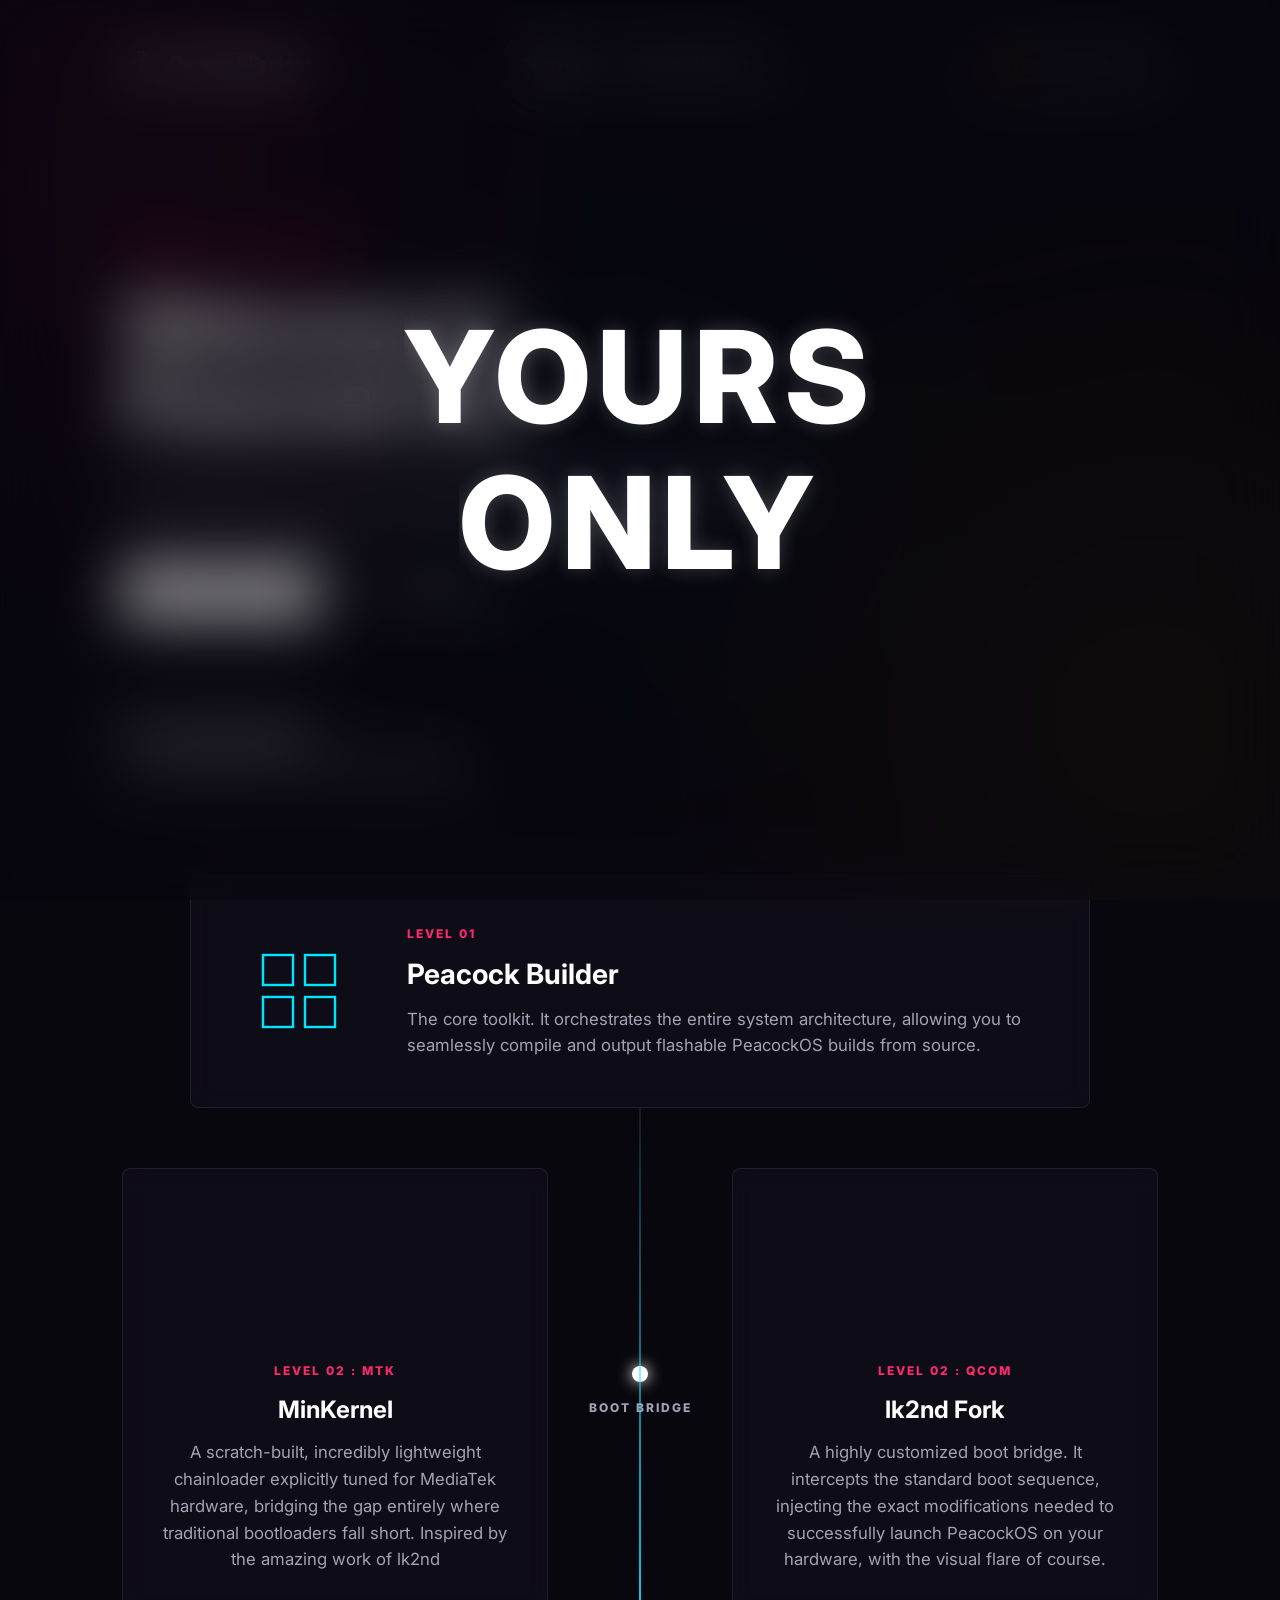
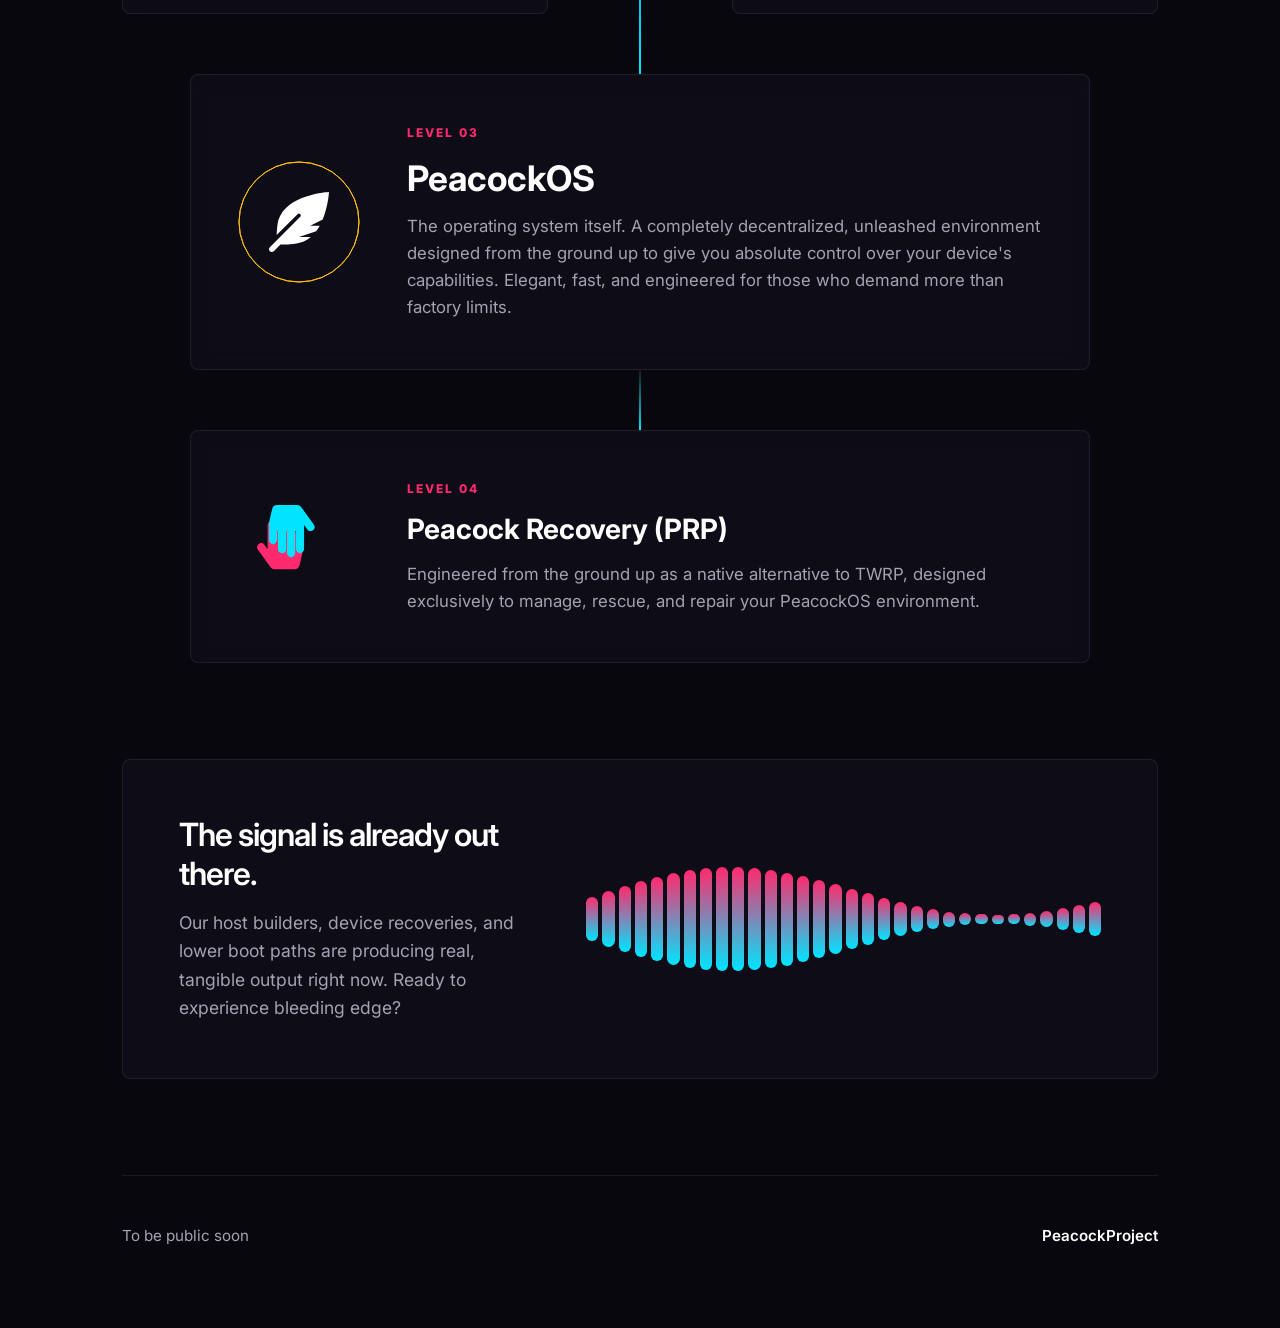
==== index.html @ 3c3fe7de "footer roller, aand we shouldn't display the introduction sequence all the time" ====
<!DOCTYPE html>
<html lang="en">

<head>
    <meta charset="UTF-8">
    <meta name="viewport" content="width=device-width, initial-scale=1.0">
    <title>Peacock // OS</title>
    <link rel="icon" href="./logo-mark-dark.png">
    <link rel="stylesheet" href="styles.css">
    <link rel="preconnect" href="https://fonts.googleapis.com">
    <link rel="preconnect" href="https://fonts.gstatic.com" crossorigin>
    <link href="https://fonts.googleapis.com/css2?family=Inter:wght@300;400;600;800&display=swap" rel="stylesheet">
</head>

<body class="intro-active">
    <div class="launch-intro" aria-hidden="true">
        <div class="launch-intro__center">
            <div class="launch-intro__mask-group">
                <div class="launch-intro__mask launch-intro__mask--top">
                    <span class="launch-intro__word">YOURS</span>
                </div>
                <div class="launch-intro__divider"></div>
                <div class="launch-intro__mask launch-intro__mask--bottom">
                    <span class="launch-intro__word">ONLY</span>
                </div>
            </div>
        </div>
    </div>

    <div class="ambient-background" aria-hidden="true"></div>

    <div class="page-container">
        <!-- GLOBAL HEADER -->
        <header class="sys-header reveal-jump">
            <div class="sys-brand">
                <img src="./logo-mark-dark.png" class="sys-logo" alt="" />
                <span class="sys-title">PeacockProject</span>
            </div>
            <nav class="sys-nav">
                <a href="index.html" class="nav-link active">Overview</a>
                <a href="devices.html" class="nav-link">Supported Devices</a>
            </nav>
            <div class="sys-status">
                <div class="status-indicator"></div>
                <span class="status-text">Development Branch</span>
            </div>
        </header>

        <!-- HERO / SECTION 0 -->
        <section class="module hero-module" id="surface">
            <div class="hero-content reveal-jump">
                <span class="eyebrow">Unshackle Your Device</span>
                <h1 class="hero-title">Welcome to<br>Peacock OS.</h1>
                <p class="hero-lead">We're opening the path to put you back in the driver's seat. Because great hardware
                    deserves an OS that actually listens to you.</p>
                <div class="hero-actions">
                    <a href="#stack" class="btn btn-primary">Explore The Stack</a>
                    <a href="https://github.com/orgs/PeacockProject/" class="btn btn-secondary">Join The Project</a>
                </div>
            </div>
        </section>

        <!-- STACK / SECTION 1 -->
        <section class="module stack-module" id="stack">
            <div class="module-header reveal-jump">
                <h2>The Architecture</h2>
                <p class="section-desc">Four specialized tools. One unified experience.</p>
            </div>

            <div class="arch-flow">
                <!-- LEVEL 1: Builder -->
                <article class="arch-segment segment-full reveal-jump">
                    <div class="segment-visual">
                        <svg class="anim-svg" viewBox="0 0 100 100">
                            <!-- Animated assembling blocks -->
                            <rect class="svg-block" x="20" y="20" width="25" height="25" fill="none"
                                stroke="var(--acc-cyan)" stroke-width="2" />
                            <rect class="svg-block delay-1" x="55" y="20" width="25" height="25" fill="none"
                                stroke="var(--acc-cyan)" stroke-width="2" />
                            <rect class="svg-block delay-2" x="20" y="55" width="25" height="25" fill="none"
                                stroke="var(--acc-cyan)" stroke-width="2" />
                            <rect class="svg-block delay-3" x="55" y="55" width="25" height="25" fill="none"
                                stroke="var(--acc-cyan)" stroke-width="2" />
                        </svg>
                    </div>
                    <div class="segment-content">
                        <div class="tool-index">Level 01</div>
                        <h3 class="tool-title">Peacock Builder</h3>
                        <p class="tool-desc">The core toolkit. It orchestrates the entire system architecture, allowing
                            you to seamlessly compile and output flashable PeacockOS builds from source.</p>
                    </div>
                </article>

                <!-- LEVEL 2: SPLIT (Kernel / Boot) -->
                <div class="arch-split reveal-jump">
                    <article class="arch-segment segment-half">
                        <div class="segment-visual" style="transform: scale(0.9);">
                            <svg class="anim-svg" viewBox="0 0 512 512">
                                <path class="draw-path magenta-path"
                                    d="M416 48v416c0 26.51-21.49 48-48 48H144c-26.51 0-48-21.49-48-48V48c0-26.51 21.49-48 48-48h224c26.51 0 48 21.49 48 48zm96 58v12a6 6 0 0 1-6 6h-18v6a6 6 0 0 1-6 6h-42V88h42a6 6 0 0 1 6 6v6h18a6 6 0 0 1 6 6zm0 96v12a6 6 0 0 1-6 6h-18v6a6 6 0 0 1-6 6h-42v-48h42a6 6 0 0 1 6 6v6h18a6 6 0 0 1 6 6zm0 96v12a6 6 0 0 1-6 6h-18v6a6 6 0 0 1-6 6h-42v-48h42a6 6 0 0 1 6 6v6h18a6 6 0 0 1 6 6zm0 96v12a6 6 0 0 1-6 6h-18v6a6 6 0 0 1-6 6h-42v-48h42a6 6 0 0 1 6 6v6h18a6 6 0 0 1 6 6zM30 376h42v48H30a6 6 0 0 1-6-6v-6H6a6 6 0 0 1-6-6v-12a6 6 0 0 1 6-6h18v-6a6 6 0 0 1 6-6zm0-96h42v48H30a6 6 0 0 1-6-6v-6H6a6 6 0 0 1-6-6v-12a6 6 0 0 1 6-6h18v-6a6 6 0 0 1 6-6zm0-96h42v48H30a6 6 0 0 1-6-6v-6H6a6 6 0 0 1-6-6v-12a6 6 0 0 1 6-6h18v-6a6 6 0 0 1 6-6zm0-96h42v48H30a6 6 0 0 1-6-6v-6H6a6 6 0 0 1-6-6v-12a6 6 0 0 1 6-6h18v-6a6 6 0 0 1 6-6z" />
                            </svg>
                        </div>
                        <div class="segment-content">
                            <div class="tool-index">Level 02 : MTK</div>
                            <h3 class="tool-title">MinKernel</h3>
                            <p class="tool-desc">A scratch-built, incredibly lightweight chainloader explicitly tuned
                                for MediaTek hardware, bridging the gap entirely where traditional bootloaders fall
                                short. Inspired by the amazing work of lk2nd</p>
                        </div>
                    </article>

                    <!-- Boot Bridge node -->
                    <div class="split-center">
                        <div class="center-node"></div>
                        <span class="center-label">BOOT BRIDGE</span>
                    </div>

                    <article class="arch-segment segment-half">
                        <div class="segment-visual" style="transform: scale(0.9);">
                            <svg class="anim-svg" viewBox="0 0 384 512">
                                <path class="draw-path cyan-path"
                                    d="M384 144c0-44.2-35.8-80-80-80s-80 35.8-80 80c0 36.4 24.3 67.1 57.5 76.8-.6 16.1-4.2 28.5-11 36.9-15.4 19.2-49.3 22.4-85.2 25.7-28.2 2.6-57.4 5.4-81.3 16.9v-144c32.5-10.2 56-40.5 56-76.3 0-44.2-35.8-80-80-80S0 35.8 0 80c0 35.8 23.5 66.1 56 76.3v199.3C23.5 365.9 0 396.2 0 432c0 44.2 35.8 80 80 80s80-35.8 80-80c0-34-21.2-63.1-51.2-74.6 3.1-5.2 7.8-9.8 14.9-13.4 16.2-8.2 40.4-10.4 66.1-12.8 42.2-3.9 90-8.4 118.2-43.4 14-17.4 21.1-39.8 21.6-67.9 31.6-10.8 54.4-40.7 54.4-75.9zM80 64c8.8 0 16 7.2 16 16s-7.2 16-16 16-16-7.2-16-16 7.2-16 16-16zm0 384c-8.8 0-16-7.2-16-16s7.2-16 16-16 16 7.2 16 16-7.2 16-16 16zm224-320c8.8 0 16 7.2 16 16s-7.2 16-16 16-16-7.2-16-16 7.2-16 16-16z" />
                            </svg>
                        </div>
                        <div class="segment-content">
                            <div class="tool-index">Level 02 : QCOM</div>
                            <h3 class="tool-title">lk2nd Fork</h3>
                            <p class="tool-desc">A highly customized boot bridge. It intercepts the standard boot
                                sequence, injecting the exact modifications needed to successfully launch PeacockOS on
                                your hardware, with the visual flare of course.</p>
                        </div>
                    </article>
                </div>



                <!-- LEVEL 3: OS -->
                <article class="arch-segment segment-full reveal-jump">
                    <div class="segment-visual">
                        <svg class="anim-svg" viewBox="0 0 512 512" style="overflow: visible;">
                            <!-- Expanding Gold Ripples -->
                            <circle class="svg-ripple-new" cx="256" cy="256" r="256" fill="none"
                                stroke="var(--acc-gold)" vector-effect="non-scaling-stroke" />
                            <circle class="svg-ripple-new delay-2" cx="256" cy="256" r="256" fill="none"
                                stroke="var(--acc-gold)" vector-effect="non-scaling-stroke" />

                            <!-- OS Stack Core (Peacock Feather) -->
                            <g transform="translate(128, 128) scale(0.5)">
                                <path class="svg-os-core" fill="var(--text-primary)"
                                    d="M512 0C460.22 3.56 96.44 38.2 71.01 287.61c-3.09 26.66-4.84 53.44-5.99 80.24l178.87-178.69c6.25-6.25 16.4-6.25 22.65 0s6.25 16.38 0 22.63L7.04 471.03c-9.38 9.37-9.38 24.57 0 33.94 9.38 9.37 24.59 9.37 33.98 0l57.13-57.07c42.09-.14 84.15-2.53 125.96-7.36 53.48-5.44 97.02-26.47 132.58-56.54H255.74l146.79-48.88c11.25-14.89 21.37-30.71 30.45-47.12h-81.14l106.54-53.21C500.29 132.86 510.19 26.26 512 0z" />
                            </g>
                        </svg>
                    </div>
                    <div class="segment-content">
                        <div class="tool-index">Level 03</div>
                        <h3 class="tool-title" style="font-size: 2.2rem; color: var(--text-primary);">PeacockOS</h3>
                        <p class="tool-desc">The operating system itself. A completely decentralized, unleashed
                            environment designed from the ground up to give you absolute control over your device's
                            capabilities. Elegant, fast, and engineered for those who demand more than factory limits.
                        </p>
                    </div>
                </article>

                <div class="flow-connector reveal-jump">
                    <div class="flow-line"></div>
                </div>

                <!-- LEVEL 4: PRP -->
                <article class="arch-segment segment-full reveal-jump">
                    <div class="segment-visual">
                        <svg class="anim-svg prp-rescue-svg" viewBox="0 0 1000 1000" style="overflow: visible;">
                            <!-- Hand needing help (bottom) - hand-paper facing up -->
                            <g class="hand-bottom" fill="var(--acc-magenta)">
                                <g transform="translate(150, 250) scale(0.85)">
                                    <path
                                        d="M408.781 128.007C386.356 127.578 368 146.36 368 168.79V256h-8V79.79c0-22.43-18.356-41.212-40.781-40.783C297.488 39.423 280 57.169 280 79v177h-8V40.79C272 18.36 253.644-.422 231.219.007 209.488.423 192 18.169 192 40v216h-8V80.79c0-22.43-18.356-41.212-40.781-40.783C121.488 40.423 104 58.169 104 80v235.992l-31.648-43.519c-12.993-17.866-38.009-21.817-55.877-8.823-17.865 12.994-21.815 38.01-8.822 55.877l125.601 172.705A48 48 0 0 0 172.073 512h197.59c22.274 0 41.622-15.324 46.724-37.006l26.508-112.66a192.011 192.011 0 0 0 5.104-43.975V168c.001-21.831-17.487-39.577-39.218-39.993z" />
                                </g>
                            </g>

                            <!-- Hand rescuing (top) - hand-paper -->
                            <g class="hand-top" fill="var(--acc-cyan)">
                                <!-- Rotated 180deg down -->
                                <g transform="translate(250, 150) scale(0.85) rotate(180 224 256)">
                                    <path
                                        d="M408.781 128.007C386.356 127.578 368 146.36 368 168.79V256h-8V79.79c0-22.43-18.356-41.212-40.781-40.783C297.488 39.423 280 57.169 280 79v177h-8V40.79C272 18.36 253.644-.422 231.219.007 209.488.423 192 18.169 192 40v216h-8V80.79c0-22.43-18.356-41.212-40.781-40.783C121.488 40.423 104 58.169 104 80v235.992l-31.648-43.519c-12.993-17.866-38.009-21.817-55.877-8.823-17.865 12.994-21.815 38.01-8.822 55.877l125.601 172.705A48 48 0 0 0 172.073 512h197.59c22.274 0 41.622-15.324 46.724-37.006l26.508-112.66a192.011 192.011 0 0 0 5.104-43.975V168c.001-21.831-17.487-39.577-39.218-39.993z" />
                                </g>
                            </g>
                        </svg>
                    </div>
                    <div class="segment-content">
                        <div class="tool-index">Level 04</div>
                        <h3 class="tool-title">Peacock Recovery (PRP)</h3>
                        <p class="tool-desc">Engineered from the ground up as a native alternative to TWRP, designed
                            exclusively to manage, rescue, and repair your PeacockOS environment.</p>
                    </div>
                </article>

            </div>
        </section>

        <!-- SIGNALS / SECTION 2 -->
        <section class="module signals-module reveal-jump" id="signals">
            <div class="signal-container" id="signal-reactor">
                <div class="signal-copy">
                    <h2 class="signal-title">The signal is already out there.</h2>
                    <p>Our host builders, device recoveries, and lower boot paths are producing real, tangible output
                        right now. Ready to experience bleeding edge?</p>
                </div>

                <!-- Fluid/Jumpy FFT Visualizer -->
                <div class="visualizer-wrapper">
                    <div class="visualizer" id="audio-vis"></div>
                </div>
            </div>
        </section>

        <footer class="sys-footer reveal-jump">
            <div class="footer-line">To be public soon</div>
            <div class="footer-brand">
                <div class="brand-roller">
                    <span class="brand-item">PeacockProject</span>
                    <span class="brand-item">YOURS ONLY</span>
                </div>
            </div>
        </footer>
    </div>

    <script src="script.js"></script>
</body>

</html>
---- styles.css ----
:root {
    --bg-dark: #08070d;
    --surface-dark: rgba(26, 22, 38, 0.4);
    --surface-border: rgba(255, 255, 255, 0.08);

    --acc-cyan: #00e5ff;
    --acc-magenta: #ff2a6d;
    --acc-gold: #ffbe0b;

    --text-primary: #ffffff;
    --text-dim: #a5a2b5;

    --transient: 0.4s cubic-bezier(0.16, 1, 0.3, 1);

    /* Extreme springy bezier for jumpy reveal animations */
    --spring: cubic-bezier(0.34, 1.56, 0.64, 1);
}

* {
    box-sizing: border-box;
    margin: 0;
    padding: 0;
    font-family: 'Inter', sans-serif;
    -webkit-font-smoothing: antialiased;
}

/* ----------------------------------------
 * CUSTOM SCROLLBAR
 * ---------------------------------------- */
html {
    scrollbar-color: var(--surface-border) var(--bg-dark);
    scrollbar-width: thin;
}

::-webkit-scrollbar {
    width: 6px;
    height: 6px;
}

::-webkit-scrollbar-track {
    background: var(--bg-dark);
}

::-webkit-scrollbar-thumb {
    background: var(--surface-border);
    border-radius: 4px;
}

::-webkit-scrollbar-thumb:hover {
    background: rgba(255, 255, 255, 0.25);
}

body {
    background-color: var(--bg-dark);
    color: var(--text-primary);
    line-height: 1.6;
    position: relative;
    overflow-x: hidden;
    /* Added to keep normal site from horizontal wobble */
}

/* ----------------------------------------
 * LAUNCH INTRO OVERLAY — Premium Typography Reveal
 * ---------------------------------------- */
.launch-intro {
    position: fixed;
    inset: 0;
    z-index: 100;
    display: grid;
    place-items: center;
    background: rgba(8, 7, 13, 0.4);
    backdrop-filter: blur(30px) saturate(1.5);
    -webkit-backdrop-filter: blur(30px) saturate(1.5);
    transition: opacity 1000ms ease;
    pointer-events: auto;
    overflow: hidden;
}

.launch-intro__center {
    display: flex;
    flex-direction: column;
    align-items: center;
}

.launch-intro__mask-group {
    display: flex;
    flex-direction: column;
    align-items: center;
    position: relative;
}

.launch-intro__divider {
    width: 120%;
    height: 1px;
    background: var(--acc-cyan);
    margin: 0 -10%;
    transform: scaleX(0);
    transform-origin: center;
    animation: introDividerIn 800ms cubic-bezier(0.22, 1, 0.36, 1) forwards, introDividerOut 600ms 1500ms ease forwards;
    box-shadow: 0 0 10px var(--acc-cyan);
    position: relative;
    z-index: 2;
}

.launch-intro__mask {
    overflow: hidden;
    line-height: 1.1;
}

.launch-intro__mask--top {
    padding-bottom: 2px;
}

.launch-intro__mask--bottom {
    padding-top: 2px;
}

.launch-intro__word {
    display: block;
    font-size: clamp(4rem, 12vw, 8rem);
    font-weight: 800;
    letter-spacing: 0.05em;
    color: #ffffff;
    text-transform: uppercase;
    text-shadow: 0 0 20px rgba(255, 255, 255, 0.2);
}

/* Animations for the words sliding out from behind the divider */
.launch-intro__mask--top .launch-intro__word {
    transform: translateY(100%);
    animation: introWordTopIn 800ms 400ms cubic-bezier(0.22, 1, 0.36, 1) forwards;
}

.launch-intro__mask--bottom .launch-intro__word {
    transform: translateY(-100%);
    animation: introWordBottomIn 800ms 400ms cubic-bezier(0.22, 1, 0.36, 1) forwards;
}

/* Exit state */
body.intro-complete .launch-intro {
    opacity: 0;
    pointer-events: none;
}

/* Keyframes */
@keyframes introDividerIn {
    0% {
        transform: scaleX(0);
        opacity: 0;
    }

    30% {
        opacity: 1;
    }

    100% {
        transform: scaleX(1);
        opacity: 1;
    }
}

@keyframes introDividerOut {
    to {
        transform: scaleX(0);
        opacity: 0;
    }
}

@keyframes introWordTopIn {
    to {
        transform: translateY(0);
    }
}

@keyframes introWordBottomIn {
    to {
        transform: translateY(0);
    }
}


/* Elegant, WARMER Ambient Background */
.ambient-background {
    position: fixed;
    top: 0;
    left: 0;
    right: 0;
    bottom: 0;
    background:
        radial-gradient(circle at 10% 20%, rgba(255, 42, 109, 0.05), transparent 35%),
        radial-gradient(circle at 90% 80%, rgba(255, 190, 11, 0.05), transparent 40%),
        radial-gradient(circle at 50% 50%, rgba(0, 229, 255, 0.02), transparent 50%);
    z-index: -1;
    pointer-events: none;
}

.page-container {
    max-width: 1100px;
    margin: 0 auto;
    padding: 3rem 2rem;
    display: flex;
    flex-direction: column;
    gap: 6rem;
}

/* Header */
.sys-header {
    display: grid;
    grid-template-columns: 1fr auto 1fr;
    align-items: center;
    padding-bottom: 2rem;
    border-bottom: 1px solid var(--surface-border);
}

.sys-brand {
    display: flex;
    align-items: center;
    gap: 1rem;
}

.sys-logo {
    width: 32px;
    height: 32px;
    filter: invert(1);
    opacity: 0.9;
}

.sys-title {
    font-size: 1.25rem;
    font-weight: 600;
    letter-spacing: -0.5px;
}

.sys-nav {
    display: flex;
    gap: 2rem;
}

.nav-link {
    color: var(--text-dim);
    text-decoration: none;
    font-size: 0.95rem;
    font-weight: 600;
    transition: color var(--transient);
}

.nav-link:hover,
.nav-link.active {
    color: var(--text-primary);
}

.sys-status {
    display: flex;
    align-items: center;
    gap: 0.75rem;
    justify-content: flex-end;
    font-size: 0.85rem;
    color: var(--text-dim);
    font-weight: 400;
}

.status-indicator {
    width: 8px;
    height: 8px;
    border-radius: 50%;
    background: var(--acc-gold);
    box-shadow: 0 0 12px var(--acc-gold);
    animation: smoothPulse 3s infinite ease-in-out;
}

@keyframes smoothPulse {

    0%,
    100% {
        opacity: 0.5;
        transform: scale(0.9);
    }

    50% {
        opacity: 1;
        transform: scale(1.1);
    }
}

/* Typography */
.eyebrow {
    color: var(--acc-magenta);
    font-weight: 600;
    font-size: 0.9rem;
    text-transform: uppercase;
    letter-spacing: 1.5px;
    margin-bottom: 1.5rem;
    display: block;
}

/* Hero Section */
.hero-module {
    display: flex;
    flex-direction: column;
    gap: 2rem;
    margin-top: 2rem;
}

.hero-title {
    font-size: 4.5rem;
    font-weight: 800;
    line-height: 1.05;
    letter-spacing: -2px;
    margin-bottom: 1.5rem;
    background: linear-gradient(135deg, #fff 0%, #d4d1e0 100%);
    -webkit-background-clip: text;
    background-clip: text;
    -webkit-text-fill-color: transparent;
}

.hero-lead {
    font-size: 1.35rem;
    color: var(--text-dim);
    max-width: 700px;
    font-weight: 400;
    line-height: 1.6;
}

.hero-actions {
    display: flex;
    gap: 1rem;
    margin-top: 2rem;
}

/* Buttons */
.btn {
    padding: 0.875rem 2rem;
    font-size: 0.95rem;
    text-decoration: none;
    font-weight: 600;
    border-radius: 4px;
    transition: all var(--transient);
    cursor: pointer;
    text-align: center;
}

.btn-primary {
    background: var(--text-primary);
    color: var(--bg-dark);
    box-shadow: 0 4px 15px rgba(255, 255, 255, 0.1);
}

.btn-primary:hover {
    background: var(--acc-cyan);
    color: var(--bg-dark);
    box-shadow: 0 4px 20px rgba(0, 229, 255, 0.3);
    transform: translateY(-2px);
}

.btn-secondary {
    background: transparent;
    color: var(--text-primary);
    border: 1px solid var(--surface-border);
}

.btn-secondary:hover {
    border-color: var(--acc-magenta);
    transform: translateY(-2px);
}

/* Narrative Architecture Flow */
.arch-flow {
    margin-top: 6rem;
    display: flex;
    flex-direction: column;
    align-items: center;
    gap: 0;
    width: 100%;
}

.flow-connector {
    height: 60px;
    display: flex;
    justify-content: center;
    align-items: center;
    width: 100%;
}

.flow-line {
    width: 2px;
    height: 100%;
    background-color: var(--surface-border);
    position: relative;
    overflow: hidden;
}

.flow-line::after {
    content: '';
    position: absolute;
    top: 0;
    left: 0;
    width: 100%;
    height: 100%;
    background: linear-gradient(to bottom, transparent, var(--acc-cyan));
    animation: dripDown 2s infinite linear;
}

@keyframes dripDown {
    0% {
        transform: scaleY(0);
        transform-origin: top;
        opacity: 1;
    }

    50% {
        transform: scaleY(1);
        transform-origin: top;
        opacity: 1;
    }

    50.1% {
        transform-origin: bottom;
    }

    100% {
        transform: scaleY(0);
        transform-origin: bottom;
        opacity: 0;
    }
}

.arch-segment {
    background: var(--surface-dark);
    border: 1px solid var(--surface-border);
    border-radius: 8px;
    backdrop-filter: blur(12px);
    display: flex;
    align-items: center;
    gap: 3rem;
    padding: 3rem;
    width: 100%;
    transition: all var(--transient);
}

.arch-segment:hover {
    transform: translateY(-4px);
    border-color: rgba(255, 255, 255, 0.15);
    background: rgba(35, 30, 48, 0.6);
    box-shadow: 0 10px 30px rgba(0, 0, 0, 0.2);
}

.segment-full {
    max-width: 900px;
}

.segment-half {
    flex: 1;
    flex-direction: column;
    text-align: center;
    gap: 2rem;
    padding: 2.5rem;
}

.arch-split {
    display: flex;
    width: 100%;
    max-width: 1100px;
    gap: 2rem;
    position: relative;
    align-items: stretch;
    margin: 60px 0;
}

.split-center {
    display: flex;
    flex-direction: column;
    justify-content: center;
    align-items: center;
    gap: 1rem;
    width: 120px;
    flex-shrink: 0;
}

/* Single continuous line spanning level 1→2→3, drawn on arch-split
   and extending into its 60px top/bottom margins */
.arch-split::before {
    content: '';
    position: absolute;
    top: -60px;
    bottom: -60px;
    left: 50%;
    transform: translateX(-50%);
    width: 2px;
    background-color: var(--surface-border);
    z-index: 0;
    pointer-events: none;
}

.arch-split::after {
    content: '';
    position: absolute;
    top: -60px;
    bottom: -60px;
    left: 50%;
    transform: translateX(-50%);
    width: 2px;
    overflow: hidden;
    background: linear-gradient(to bottom, transparent, var(--acc-cyan));
    animation: dripDown 2s infinite linear;
    z-index: 0;
    pointer-events: none;
}

.center-node {
    width: 16px;
    height: 16px;
    border-radius: 50%;
    background: var(--text-primary);
    box-shadow: 0 0 15px var(--text-primary);
    animation: smoothPulse 1.5s infinite ease-in-out;
}

.center-label {
    font-size: 0.75rem;
    color: var(--text-dim);
    letter-spacing: 2px;
    font-weight: 800;
    text-align: center;
}

.segment-visual {
    width: 120px;
    height: 120px;
    flex-shrink: 0;
    display: flex;
    justify-content: center;
    align-items: center;
}

.segment-half .segment-visual {
    margin: 0 auto;
}

.segment-content {
    flex: 1;
}

/* Custom SVG Animations */
.anim-svg {
    width: 100%;
    height: 100%;
    overflow: visible;
}

/* Level 1: Builder Blocks */
.svg-block {
    animation: assembleBlocks 2s infinite ease-in-out alternate;
}

.svg-block.delay-1 {
    animation-delay: 0.2s;
}

.svg-block.delay-2 {
    animation-delay: 0.4s;
}

.svg-block.delay-3 {
    animation-delay: 0.6s;
}

@keyframes assembleBlocks {
    0% {
        transform: scale(0.8) translate(-10px, -10px);
        opacity: 0;
    }

    50% {
        transform: scale(1) translate(0, 0);
        opacity: 1;
    }

    100% {
        transform: scale(1) translate(0, 0);
        opacity: 1;
    }
}

/* Level 2: Blueprint Animations */
.draw-path {
    fill: transparent;
    stroke-width: 14;
    stroke-linecap: round;
    stroke-linejoin: round;
    stroke-dasharray: 4000;
    stroke-dashoffset: 4000;
}

.magenta-path {
    stroke: var(--acc-magenta);
    animation: drawMagenta 4s infinite cubic-bezier(0.4, 0, 0.2, 1) alternate;
}

.cyan-path {
    stroke: var(--acc-cyan);
    animation: drawCyan 4s infinite cubic-bezier(0.4, 0, 0.2, 1) alternate;
    animation-delay: 0.5s;
}

@keyframes drawMagenta {
    0% {
        stroke-dashoffset: 4000;
        fill: transparent;
    }

    60%,
    70% {
        stroke-dashoffset: 0;
        fill: transparent;
    }

    100% {
        stroke-dashoffset: 0;
        fill: rgba(255, 42, 109, 0.7);
    }
}

@keyframes drawCyan {
    0% {
        stroke-dashoffset: 4000;
        fill: transparent;
    }

    60%,
    70% {
        stroke-dashoffset: 0;
        fill: transparent;
    }

    100% {
        stroke-dashoffset: 0;
        fill: rgba(0, 229, 255, 0.7);
    }
}

/* Level 3: Core OS Layer Stack */
.svg-os-core {
    animation: smoothPulseOS 3s infinite alternate ease-in-out;
    transform-origin: center;
}

@keyframes smoothPulseOS {
    0% {
        transform: scale(0.95);
        opacity: 0.8;
    }

    100% {
        transform: scale(1.05);
        opacity: 1;
    }
}

.svg-ripple-new {
    animation: rippleHeartbeat 4s infinite cubic-bezier(0.1, 0.9, 0.2, 1);
    transform-origin: center;
}

.svg-ripple-new.delay-2 {
    animation-delay: 2s;
}

@keyframes rippleHeartbeat {
    0% {
        transform: scale(0.4);
        opacity: 0;
        stroke-width: 2;
    }

    5% {
        transform: scale(0.5);
        opacity: 1.0;
        stroke-width: 18;
    }

    /* LUB (First powerful flash) */
    10% {
        transform: scale(1.0);
        opacity: 0.2;
        stroke-width: 4;
    }

    /* Heartbeat gap */
    15% {
        transform: scale(1.15);
        opacity: 0.8;
        stroke-width: 14;
    }

    /* DUB (Second powerful flash) */
    100% {
        transform: scale(12.0);
        opacity: 0;
        stroke-width: 1;
    }

    /* Massive expansion and long fade */
}

/* Level 4: Rescue Hands Choreography */
.hand-bottom {
    animation: beckonHelp 5s infinite cubic-bezier(0.4, 0, 0.2, 1);
    transform-origin: center;
}

.hand-top {
    animation: swoopRescue 5s infinite cubic-bezier(0.4, 0, 0.2, 1);
    transform-origin: center;
}

@keyframes beckonHelp {
    0% {
        transform: translateY(400px);
        opacity: 0;
    }

    40%,
    45% {
        transform: translateY(0px);
        opacity: 1;
    }

    /* Reaches out extremely slowly */
    65%,
    85% {
        transform: translateY(-200px);
        opacity: 1;
    }

    /* Synchronized lift up */
    100% {
        transform: translateY(-200px);
        opacity: 0;
    }
}

@keyframes swoopRescue {

    0%,
    25% {
        transform: translateY(-400px);
        opacity: 0;
    }

    45% {
        transform: translateY(-80px);
        opacity: 1;
    }

    /* Swoops down to meet precisely */
    65%,
    85% {
        transform: translateY(-280px);
        opacity: 1;
    }

    /* Synchronized lift up identically */
    100% {
        transform: translateY(-280px);
        opacity: 0;
    }
}

/* Reused card content styling */
.tool-index {
    font-size: 0.75rem;
    color: var(--acc-magenta);
    font-weight: 800;
    text-transform: uppercase;
    letter-spacing: 2px;
    margin-bottom: 1rem;
}

.tool-title {
    font-size: 1.75rem;
    font-weight: 700;
    margin-bottom: 1rem;
    line-height: 1.1;
}

.segment-half .tool-title {
    font-size: 1.5rem;
}

.tool-desc {
    color: var(--text-dim);
    font-size: 1.05rem;
    line-height: 1.6;
}

/* Signals Section */
.signal-container {
    display: grid;
    grid-template-columns: 1fr 1.5fr;
    gap: 4rem;
    align-items: center;
    background: var(--surface-dark);
    border: 1px solid var(--surface-border);
    border-radius: 8px;
    padding: 3.5rem;
}

.signal-copy h2 {
    font-size: 2rem;
    font-weight: 600;
    letter-spacing: -1px;
    margin-bottom: 1rem;
    line-height: 1.2;
}

.signal-copy p {
    color: var(--text-dim);
    font-size: 1.1rem;
}

.visualizer-wrapper {
    width: 100%;
}

.visualizer {
    height: 140px;
    display: flex;
    align-items: center;
    gap: 4px;
}

.vis-bar {
    flex: 1;
    border-radius: 8px;
    background: linear-gradient(to top, var(--acc-cyan), var(--acc-magenta));
    min-height: 4px;
    /* Removed CSS transition because JS will handle fluidity */
    will-change: height;
}

/* Footer */
.sys-footer {
    border-top: 1px solid var(--surface-border);
    padding-top: 3rem;
    padding-bottom: 2rem;
    display: flex;
    justify-content: space-between;
    font-size: 0.95rem;
    color: var(--text-dim);
}

.footer-brand {
    color: var(--text-primary);
    font-weight: 600;
    height: 1.4em;
    position: relative;
    user-select: none;
    min-width: 160px;
    display: flex;
    justify-content: flex-end;
    align-items: center;
}

.brand-roller {
    position: relative;
    width: 100%;
    height: 100%;
    display: grid;
    grid-template-areas: "stack";
    place-items: center end;
}

.brand-item {
    grid-area: stack;
    /* Extra snappy transition: fast opacity, springy scale */
    transition: 
        opacity 0.15s ease-out,
        transform 0.5s var(--spring);
    opacity: 0;
    pointer-events: none;
    transform: scale(0.65);
    white-space: nowrap;
}

/* Active state: Snaps in from scale(0.65) to scale(1) with spring overshoot */
.brand-roller:not(.is-alt) .brand-item:first-child,
.brand-roller.is-alt .brand-item:last-child {
    opacity: 1;
    pointer-events: auto;
    transform: scale(1);
    transition-delay: 0.1s; /* Slight delay to let the previous one clear */
}

/* 
 * ----------------------------------------
 * ENERGETIC SCROLL ANIMATIONS (JUMPY)
 * ----------------------------------------
 */
.reveal-jump {
    opacity: 0;
    /* Start pushed down and slightly scaled down */
    transform: translateY(60px) scale(0.95);
    /* The transition will only apply when class .is-visible is toggled */
    transition: opacity 0.8s ease-out, transform 0.8s var(--spring);
}

.reveal-jump.is-visible {
    opacity: 1;
    transform: translateY(0) scale(1);
}

/* Staggering for grid items */
article[style*="--stagger: 1"] {
    transition-delay: 0.0s;
}

article[style*="--stagger: 2"] {
    transition-delay: 0.1s;
}

article[style*="--stagger: 3"] {
    transition-delay: 0.2s;
}

article[style*="--stagger: 4"] {
    transition-delay: 0.3s;
}
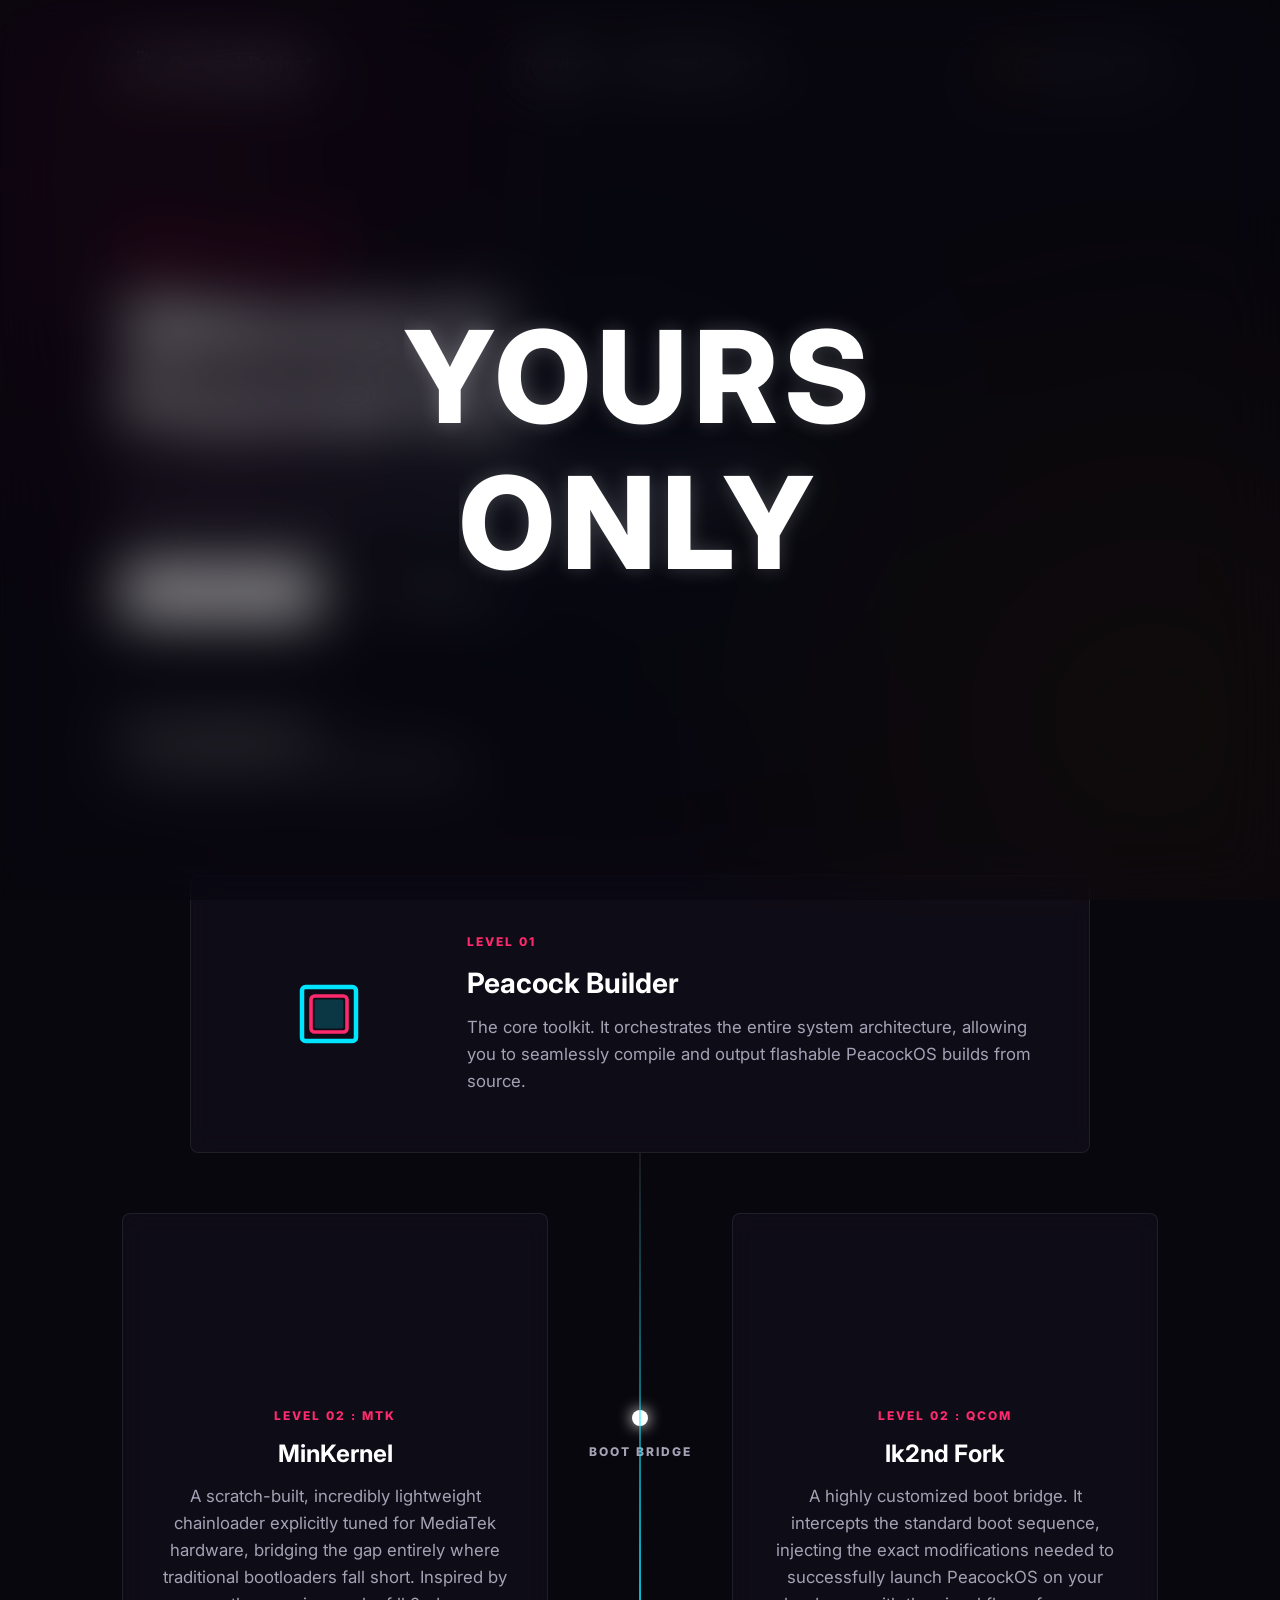
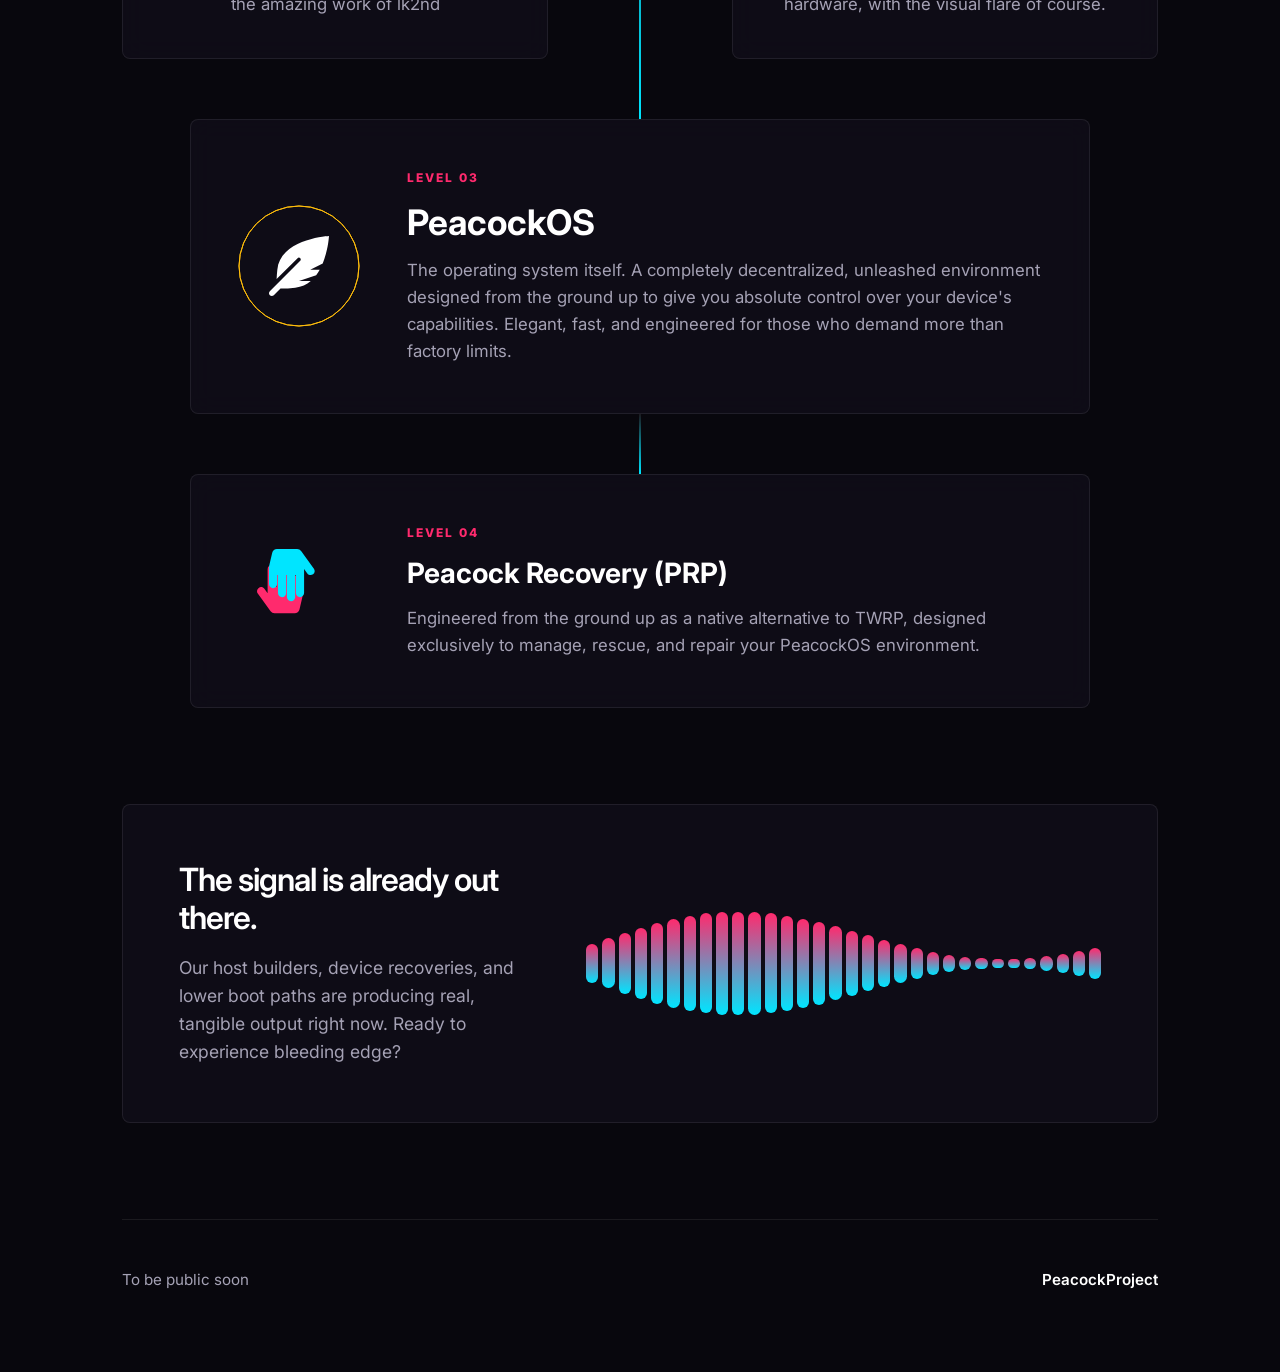
==== commit c8eaf82a: "change the anim for builder" ====
--- a/index.html
+++ b/index.html
@@ -69,18 +69,26 @@
 
             <div class="arch-flow">
                 <!-- LEVEL 1: Builder -->
-                <article class="arch-segment segment-full reveal-jump">
+                <article class="arch-segment segment-full builder-segment reveal-jump">
                     <div class="segment-visual">
                         <svg class="anim-svg" viewBox="0 0 100 100">
-                            <!-- Animated assembling blocks -->
-                            <rect class="svg-block" x="20" y="20" width="25" height="25" fill="none"
-                                stroke="var(--acc-cyan)" stroke-width="2" />
-                            <rect class="svg-block delay-1" x="55" y="20" width="25" height="25" fill="none"
-                                stroke="var(--acc-cyan)" stroke-width="2" />
-                            <rect class="svg-block delay-2" x="20" y="55" width="25" height="25" fill="none"
-                                stroke="var(--acc-cyan)" stroke-width="2" />
-                            <rect class="svg-block delay-3" x="55" y="55" width="25" height="25" fill="none"
-                                stroke="var(--acc-cyan)" stroke-width="2" />
+                            <!-- Central Assembler Core -->
+                            <rect class="svg-builder-core" x="35" y="35" width="30" height="30" rx="2"
+                                fill="none" stroke="var(--acc-cyan)" stroke-width="2.5" />
+                            <rect class="svg-builder-core-inner" x="42" y="42" width="16" height="16" rx="1"
+                                fill="var(--acc-cyan)" opacity="0.2" />
+
+                            <!-- Inbound Bits (Source) -->
+                            <line class="svg-packet p-top" x1="50" y1="5" x2="50" y2="15"
+                                stroke="var(--acc-cyan)" stroke-width="1.5" />
+                            <line class="svg-packet p-left" x1="5" y1="50" x2="15" y2="50"
+                                stroke="var(--acc-cyan)" stroke-width="1.5" />
+                            <line class="svg-packet p-right" x1="95" y1="50" x2="85" y2="50"
+                                stroke="var(--acc-cyan)" stroke-width="1.5" />
+
+                            <!-- Outbound Artifact (Build) -->
+                            <rect class="svg-build-output" x="40" y="40" width="20" height="20" rx="2"
+                                fill="none" stroke="var(--acc-magenta)" stroke-width="2" />
                         </svg>
                     </div>
                     <div class="segment-content">
--- a/styles.css
+++ b/styles.css
@@ -532,6 +532,11 @@
     align-items: center;
 }
 
+.builder-segment .segment-visual {
+    width: 180px;
+    height: 180px;
+}
+
 .segment-half .segment-visual {
     margin: 0 auto;
 }
@@ -547,38 +552,49 @@
     overflow: visible;
 }
 
-/* Level 1: Builder Blocks */
-.svg-block {
-    animation: assembleBlocks 2s infinite ease-in-out alternate;
-}
-
-.svg-block.delay-1 {
-    animation-delay: 0.2s;
-}
-
-.svg-block.delay-2 {
-    animation-delay: 0.4s;
-}
-
-.svg-block.delay-3 {
-    animation-delay: 0.6s;
-}
-
-@keyframes assembleBlocks {
-    0% {
-        transform: scale(0.8) translate(-10px, -10px);
-        opacity: 0;
-    }
-
+/* Level 1: Builder Assembler */
+.svg-builder-core {
+    transform-origin: center;
+    animation: coreEnergy 2s infinite ease-in-out;
+}
+
+@keyframes coreEnergy {
+    0%, 100% {
+        opacity: 0.8;
+        filter: drop-shadow(0 0 2px var(--acc-cyan));
+    }
     50% {
-        transform: scale(1) translate(0, 0);
-        opacity: 1;
-    }
-
-    100% {
-        transform: scale(1) translate(0, 0);
-        opacity: 1;
-    }
+        opacity: 1;
+        filter: drop-shadow(0 0 10px var(--acc-cyan));
+    }
+}
+
+.svg-packet {
+    opacity: 0;
+    animation: packetStream 1.5s infinite linear;
+}
+
+.p-top { animation-delay: 0s; --tx: 0; --ty: 30px; }
+.p-left { animation-delay: 0.5s; --tx: 30px; --ty: 0; }
+.p-right { animation-delay: 1s; --tx: -30px; --ty: 0; }
+
+@keyframes packetStream {
+    0% { transform: translate(0, 0); opacity: 0; }
+    20% { opacity: 1; }
+    80% { opacity: 1; }
+    100% { transform: translate(var(--tx), var(--ty)); opacity: 0; }
+}
+
+.svg-build-output {
+    transform-origin: center;
+    animation: outputBuild 3s infinite ease-in-out;
+}
+
+@keyframes outputBuild {
+    0% { transform: translateY(0) scale(0.8); opacity: 0; }
+    40% { transform: translateY(0) scale(1.1); opacity: 1; }
+    60% { transform: translateY(20px) scale(1.2); opacity: 0.5; }
+    100% { transform: translateY(40px) scale(1.4); opacity: 0; }
 }
 
 /* Level 2: Blueprint Animations */
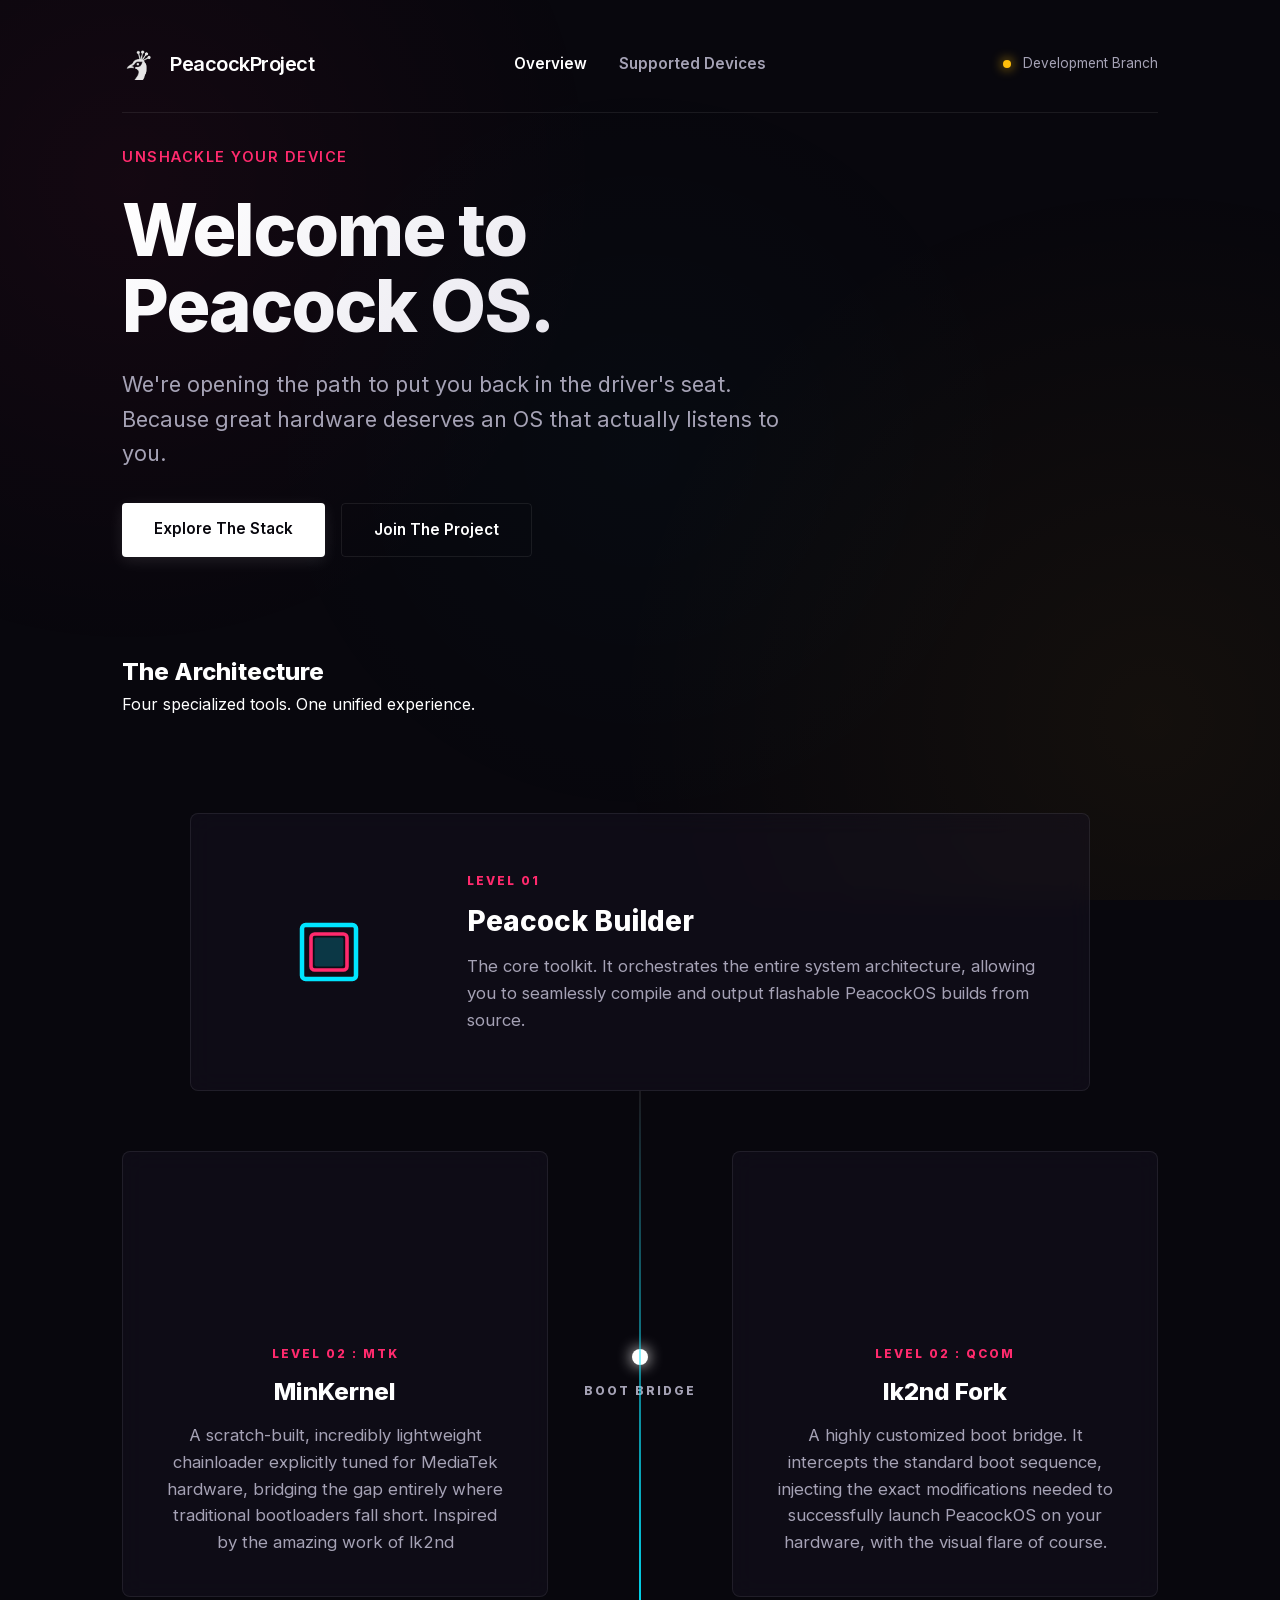
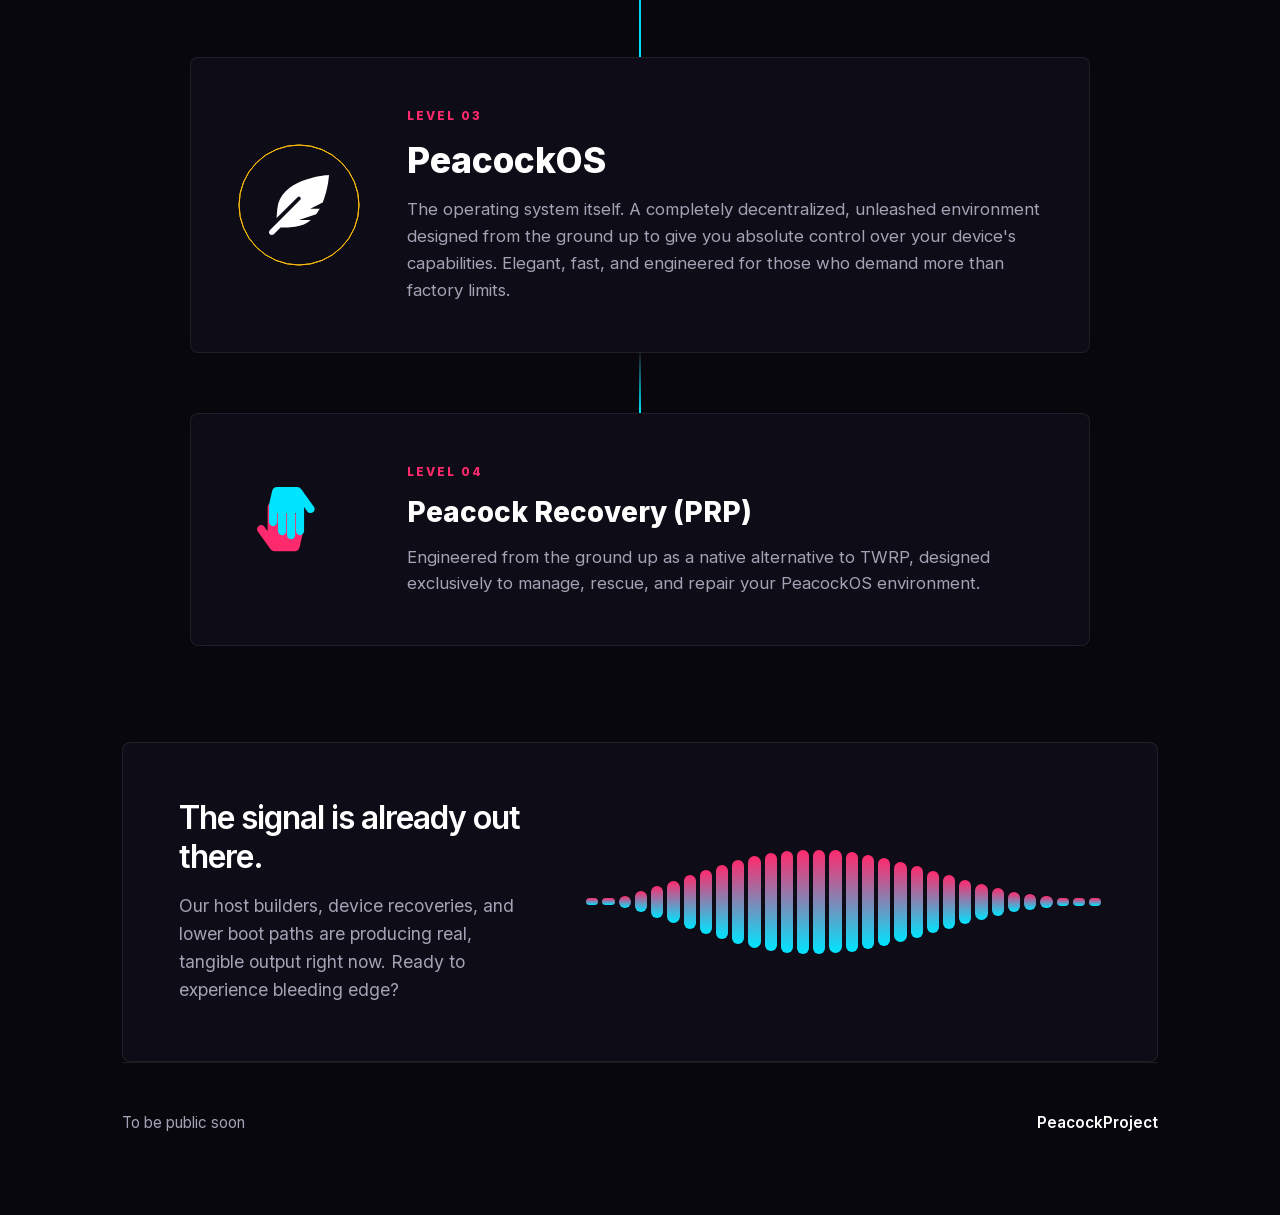
==== commit 46e21d58: "Replace root site with static Next.js export" ====
--- a/index.html
+++ b/index.html
@@ -1,239 +1 @@
-<!DOCTYPE html>
-<html lang="en">
-
-<head>
-    <meta charset="UTF-8">
-    <meta name="viewport" content="width=device-width, initial-scale=1.0">
-    <title>Peacock // OS</title>
-    <link rel="icon" href="./logo-mark-dark.png">
-    <link rel="stylesheet" href="styles.css">
-    <link rel="preconnect" href="https://fonts.googleapis.com">
-    <link rel="preconnect" href="https://fonts.gstatic.com" crossorigin>
-    <link href="https://fonts.googleapis.com/css2?family=Inter:wght@300;400;600;800&display=swap" rel="stylesheet">
-</head>
-
-<body class="intro-active">
-    <div class="launch-intro" aria-hidden="true">
-        <div class="launch-intro__center">
-            <div class="launch-intro__mask-group">
-                <div class="launch-intro__mask launch-intro__mask--top">
-                    <span class="launch-intro__word">YOURS</span>
-                </div>
-                <div class="launch-intro__divider"></div>
-                <div class="launch-intro__mask launch-intro__mask--bottom">
-                    <span class="launch-intro__word">ONLY</span>
-                </div>
-            </div>
-        </div>
-    </div>
-
-    <div class="ambient-background" aria-hidden="true"></div>
-
-    <div class="page-container">
-        <!-- GLOBAL HEADER -->
-        <header class="sys-header reveal-jump">
-            <div class="sys-brand">
-                <img src="./logo-mark-dark.png" class="sys-logo" alt="" />
-                <span class="sys-title">PeacockProject</span>
-            </div>
-            <nav class="sys-nav">
-                <a href="index.html" class="nav-link active">Overview</a>
-                <a href="devices.html" class="nav-link">Supported Devices</a>
-            </nav>
-            <div class="sys-status">
-                <div class="status-indicator"></div>
-                <span class="status-text">Development Branch</span>
-            </div>
-        </header>
-
-        <!-- HERO / SECTION 0 -->
-        <section class="module hero-module" id="surface">
-            <div class="hero-content reveal-jump">
-                <span class="eyebrow">Unshackle Your Device</span>
-                <h1 class="hero-title">Welcome to<br>Peacock OS.</h1>
-                <p class="hero-lead">We're opening the path to put you back in the driver's seat. Because great hardware
-                    deserves an OS that actually listens to you.</p>
-                <div class="hero-actions">
-                    <a href="#stack" class="btn btn-primary">Explore The Stack</a>
-                    <a href="https://github.com/orgs/PeacockProject/" class="btn btn-secondary">Join The Project</a>
-                </div>
-            </div>
-        </section>
-
-        <!-- STACK / SECTION 1 -->
-        <section class="module stack-module" id="stack">
-            <div class="module-header reveal-jump">
-                <h2>The Architecture</h2>
-                <p class="section-desc">Four specialized tools. One unified experience.</p>
-            </div>
-
-            <div class="arch-flow">
-                <!-- LEVEL 1: Builder -->
-                <article class="arch-segment segment-full builder-segment reveal-jump">
-                    <div class="segment-visual">
-                        <svg class="anim-svg" viewBox="0 0 100 100">
-                            <!-- Central Assembler Core -->
-                            <rect class="svg-builder-core" x="35" y="35" width="30" height="30" rx="2"
-                                fill="none" stroke="var(--acc-cyan)" stroke-width="2.5" />
-                            <rect class="svg-builder-core-inner" x="42" y="42" width="16" height="16" rx="1"
-                                fill="var(--acc-cyan)" opacity="0.2" />
-
-                            <!-- Inbound Bits (Source) -->
-                            <line class="svg-packet p-top" x1="50" y1="5" x2="50" y2="15"
-                                stroke="var(--acc-cyan)" stroke-width="1.5" />
-                            <line class="svg-packet p-left" x1="5" y1="50" x2="15" y2="50"
-                                stroke="var(--acc-cyan)" stroke-width="1.5" />
-                            <line class="svg-packet p-right" x1="95" y1="50" x2="85" y2="50"
-                                stroke="var(--acc-cyan)" stroke-width="1.5" />
-
-                            <!-- Outbound Artifact (Build) -->
-                            <rect class="svg-build-output" x="40" y="40" width="20" height="20" rx="2"
-                                fill="none" stroke="var(--acc-magenta)" stroke-width="2" />
-                        </svg>
-                    </div>
-                    <div class="segment-content">
-                        <div class="tool-index">Level 01</div>
-                        <h3 class="tool-title">Peacock Builder</h3>
-                        <p class="tool-desc">The core toolkit. It orchestrates the entire system architecture, allowing
-                            you to seamlessly compile and output flashable PeacockOS builds from source.</p>
-                    </div>
-                </article>
-
-                <!-- LEVEL 2: SPLIT (Kernel / Boot) -->
-                <div class="arch-split reveal-jump">
-                    <article class="arch-segment segment-half">
-                        <div class="segment-visual" style="transform: scale(0.9);">
-                            <svg class="anim-svg" viewBox="0 0 512 512">
-                                <path class="draw-path magenta-path"
-                                    d="M416 48v416c0 26.51-21.49 48-48 48H144c-26.51 0-48-21.49-48-48V48c0-26.51 21.49-48 48-48h224c26.51 0 48 21.49 48 48zm96 58v12a6 6 0 0 1-6 6h-18v6a6 6 0 0 1-6 6h-42V88h42a6 6 0 0 1 6 6v6h18a6 6 0 0 1 6 6zm0 96v12a6 6 0 0 1-6 6h-18v6a6 6 0 0 1-6 6h-42v-48h42a6 6 0 0 1 6 6v6h18a6 6 0 0 1 6 6zm0 96v12a6 6 0 0 1-6 6h-18v6a6 6 0 0 1-6 6h-42v-48h42a6 6 0 0 1 6 6v6h18a6 6 0 0 1 6 6zm0 96v12a6 6 0 0 1-6 6h-18v6a6 6 0 0 1-6 6h-42v-48h42a6 6 0 0 1 6 6v6h18a6 6 0 0 1 6 6zM30 376h42v48H30a6 6 0 0 1-6-6v-6H6a6 6 0 0 1-6-6v-12a6 6 0 0 1 6-6h18v-6a6 6 0 0 1 6-6zm0-96h42v48H30a6 6 0 0 1-6-6v-6H6a6 6 0 0 1-6-6v-12a6 6 0 0 1 6-6h18v-6a6 6 0 0 1 6-6zm0-96h42v48H30a6 6 0 0 1-6-6v-6H6a6 6 0 0 1-6-6v-12a6 6 0 0 1 6-6h18v-6a6 6 0 0 1 6-6zm0-96h42v48H30a6 6 0 0 1-6-6v-6H6a6 6 0 0 1-6-6v-12a6 6 0 0 1 6-6h18v-6a6 6 0 0 1 6-6z" />
-                            </svg>
-                        </div>
-                        <div class="segment-content">
-                            <div class="tool-index">Level 02 : MTK</div>
-                            <h3 class="tool-title">MinKernel</h3>
-                            <p class="tool-desc">A scratch-built, incredibly lightweight chainloader explicitly tuned
-                                for MediaTek hardware, bridging the gap entirely where traditional bootloaders fall
-                                short. Inspired by the amazing work of lk2nd</p>
-                        </div>
-                    </article>
-
-                    <!-- Boot Bridge node -->
-                    <div class="split-center">
-                        <div class="center-node"></div>
-                        <span class="center-label">BOOT BRIDGE</span>
-                    </div>
-
-                    <article class="arch-segment segment-half">
-                        <div class="segment-visual" style="transform: scale(0.9);">
-                            <svg class="anim-svg" viewBox="0 0 384 512">
-                                <path class="draw-path cyan-path"
-                                    d="M384 144c0-44.2-35.8-80-80-80s-80 35.8-80 80c0 36.4 24.3 67.1 57.5 76.8-.6 16.1-4.2 28.5-11 36.9-15.4 19.2-49.3 22.4-85.2 25.7-28.2 2.6-57.4 5.4-81.3 16.9v-144c32.5-10.2 56-40.5 56-76.3 0-44.2-35.8-80-80-80S0 35.8 0 80c0 35.8 23.5 66.1 56 76.3v199.3C23.5 365.9 0 396.2 0 432c0 44.2 35.8 80 80 80s80-35.8 80-80c0-34-21.2-63.1-51.2-74.6 3.1-5.2 7.8-9.8 14.9-13.4 16.2-8.2 40.4-10.4 66.1-12.8 42.2-3.9 90-8.4 118.2-43.4 14-17.4 21.1-39.8 21.6-67.9 31.6-10.8 54.4-40.7 54.4-75.9zM80 64c8.8 0 16 7.2 16 16s-7.2 16-16 16-16-7.2-16-16 7.2-16 16-16zm0 384c-8.8 0-16-7.2-16-16s7.2-16 16-16 16 7.2 16 16-7.2 16-16 16zm224-320c8.8 0 16 7.2 16 16s-7.2 16-16 16-16-7.2-16-16 7.2-16 16-16z" />
-                            </svg>
-                        </div>
-                        <div class="segment-content">
-                            <div class="tool-index">Level 02 : QCOM</div>
-                            <h3 class="tool-title">lk2nd Fork</h3>
-                            <p class="tool-desc">A highly customized boot bridge. It intercepts the standard boot
-                                sequence, injecting the exact modifications needed to successfully launch PeacockOS on
-                                your hardware, with the visual flare of course.</p>
-                        </div>
-                    </article>
-                </div>
-
-
-
-                <!-- LEVEL 3: OS -->
-                <article class="arch-segment segment-full reveal-jump">
-                    <div class="segment-visual">
-                        <svg class="anim-svg" viewBox="0 0 512 512" style="overflow: visible;">
-                            <!-- Expanding Gold Ripples -->
-                            <circle class="svg-ripple-new" cx="256" cy="256" r="256" fill="none"
-                                stroke="var(--acc-gold)" vector-effect="non-scaling-stroke" />
-                            <circle class="svg-ripple-new delay-2" cx="256" cy="256" r="256" fill="none"
-                                stroke="var(--acc-gold)" vector-effect="non-scaling-stroke" />
-
-                            <!-- OS Stack Core (Peacock Feather) -->
-                            <g transform="translate(128, 128) scale(0.5)">
-                                <path class="svg-os-core" fill="var(--text-primary)"
-                                    d="M512 0C460.22 3.56 96.44 38.2 71.01 287.61c-3.09 26.66-4.84 53.44-5.99 80.24l178.87-178.69c6.25-6.25 16.4-6.25 22.65 0s6.25 16.38 0 22.63L7.04 471.03c-9.38 9.37-9.38 24.57 0 33.94 9.38 9.37 24.59 9.37 33.98 0l57.13-57.07c42.09-.14 84.15-2.53 125.96-7.36 53.48-5.44 97.02-26.47 132.58-56.54H255.74l146.79-48.88c11.25-14.89 21.37-30.71 30.45-47.12h-81.14l106.54-53.21C500.29 132.86 510.19 26.26 512 0z" />
-                            </g>
-                        </svg>
-                    </div>
-                    <div class="segment-content">
-                        <div class="tool-index">Level 03</div>
-                        <h3 class="tool-title" style="font-size: 2.2rem; color: var(--text-primary);">PeacockOS</h3>
-                        <p class="tool-desc">The operating system itself. A completely decentralized, unleashed
-                            environment designed from the ground up to give you absolute control over your device's
-                            capabilities. Elegant, fast, and engineered for those who demand more than factory limits.
-                        </p>
-                    </div>
-                </article>
-
-                <div class="flow-connector reveal-jump">
-                    <div class="flow-line"></div>
-                </div>
-
-                <!-- LEVEL 4: PRP -->
-                <article class="arch-segment segment-full reveal-jump">
-                    <div class="segment-visual">
-                        <svg class="anim-svg prp-rescue-svg" viewBox="0 0 1000 1000" style="overflow: visible;">
-                            <!-- Hand needing help (bottom) - hand-paper facing up -->
-                            <g class="hand-bottom" fill="var(--acc-magenta)">
-                                <g transform="translate(150, 250) scale(0.85)">
-                                    <path
-                                        d="M408.781 128.007C386.356 127.578 368 146.36 368 168.79V256h-8V79.79c0-22.43-18.356-41.212-40.781-40.783C297.488 39.423 280 57.169 280 79v177h-8V40.79C272 18.36 253.644-.422 231.219.007 209.488.423 192 18.169 192 40v216h-8V80.79c0-22.43-18.356-41.212-40.781-40.783C121.488 40.423 104 58.169 104 80v235.992l-31.648-43.519c-12.993-17.866-38.009-21.817-55.877-8.823-17.865 12.994-21.815 38.01-8.822 55.877l125.601 172.705A48 48 0 0 0 172.073 512h197.59c22.274 0 41.622-15.324 46.724-37.006l26.508-112.66a192.011 192.011 0 0 0 5.104-43.975V168c.001-21.831-17.487-39.577-39.218-39.993z" />
-                                </g>
-                            </g>
-
-                            <!-- Hand rescuing (top) - hand-paper -->
-                            <g class="hand-top" fill="var(--acc-cyan)">
-                                <!-- Rotated 180deg down -->
-                                <g transform="translate(250, 150) scale(0.85) rotate(180 224 256)">
-                                    <path
-                                        d="M408.781 128.007C386.356 127.578 368 146.36 368 168.79V256h-8V79.79c0-22.43-18.356-41.212-40.781-40.783C297.488 39.423 280 57.169 280 79v177h-8V40.79C272 18.36 253.644-.422 231.219.007 209.488.423 192 18.169 192 40v216h-8V80.79c0-22.43-18.356-41.212-40.781-40.783C121.488 40.423 104 58.169 104 80v235.992l-31.648-43.519c-12.993-17.866-38.009-21.817-55.877-8.823-17.865 12.994-21.815 38.01-8.822 55.877l125.601 172.705A48 48 0 0 0 172.073 512h197.59c22.274 0 41.622-15.324 46.724-37.006l26.508-112.66a192.011 192.011 0 0 0 5.104-43.975V168c.001-21.831-17.487-39.577-39.218-39.993z" />
-                                </g>
-                            </g>
-                        </svg>
-                    </div>
-                    <div class="segment-content">
-                        <div class="tool-index">Level 04</div>
-                        <h3 class="tool-title">Peacock Recovery (PRP)</h3>
-                        <p class="tool-desc">Engineered from the ground up as a native alternative to TWRP, designed
-                            exclusively to manage, rescue, and repair your PeacockOS environment.</p>
-                    </div>
-                </article>
-
-            </div>
-        </section>
-
-        <!-- SIGNALS / SECTION 2 -->
-        <section class="module signals-module reveal-jump" id="signals">
-            <div class="signal-container" id="signal-reactor">
-                <div class="signal-copy">
-                    <h2 class="signal-title">The signal is already out there.</h2>
-                    <p>Our host builders, device recoveries, and lower boot paths are producing real, tangible output
-                        right now. Ready to experience bleeding edge?</p>
-                </div>
-
-                <!-- Fluid/Jumpy FFT Visualizer -->
-                <div class="visualizer-wrapper">
-                    <div class="visualizer" id="audio-vis"></div>
-                </div>
-            </div>
-        </section>
-
-        <footer class="sys-footer reveal-jump">
-            <div class="footer-line">To be public soon</div>
-            <div class="footer-brand">
-                <div class="brand-roller">
-                    <span class="brand-item">PeacockProject</span>
-                    <span class="brand-item">YOURS ONLY</span>
-                </div>
-            </div>
-        </footer>
-    </div>
-
-    <script src="script.js"></script>
-</body>
-
-</html>+<!DOCTYPE html><html lang="en" class="inter_21da586e-module__jGVAvq__variable"><head><meta charSet="utf-8"/><meta name="viewport" content="width=device-width, initial-scale=1"/><link rel="preload" href="/_next/static/media/83afe278b6a6bb3c-s.p.0q-301v4kxxnr.woff2" as="font" crossorigin="" type="font/woff2"/><link rel="preload" as="image" href="/logo-mark-dark.png"/><link rel="stylesheet" href="/_next/static/chunks/067dyvo2xwlrw.css" data-precedence="next"/><link rel="preload" as="script" fetchPriority="low" href="/_next/static/chunks/0bzupvr5gt3k9.js"/><script src="/_next/static/chunks/0wtesm2ne~5-y.js" async=""></script><script src="/_next/static/chunks/16g.ca89g7fib.js" async=""></script><script src="/_next/static/chunks/turbopack-0~b1q~npl1~n-.js" async=""></script><script src="/_next/static/chunks/0bei.lln0a-hw.js" async=""></script><script src="/_next/static/chunks/0d3shmwh5_nmn.js" async=""></script><script src="/_next/static/chunks/0vkqmy-4x_0rw.js" async=""></script><meta name="next-size-adjust" content=""/><title>Peacock // OS</title><meta name="description" content="PeacockProject static site built with Next.js while preserving the original design language and interactions."/><link rel="icon" href="/logo-mark-dark.png"/><script src="/_next/static/chunks/03~yq9q893hmn.js" noModule=""></script></head><body><div hidden=""><!--$--><!--/$--></div><div class="launch-intro" aria-hidden="true"><div class="ambient-background ambient-background--intro"></div><div class="launch-intro__center"><div class="launch-intro__mask-group"><div class="launch-intro__mask launch-intro__mask--top"><span class="launch-intro__word">YOURS</span></div><div class="launch-intro__divider"></div><div class="launch-intro__mask launch-intro__mask--bottom"><span class="launch-intro__word">ONLY</span></div></div></div></div><div class="ambient-background" aria-hidden="true"></div><div class="page-container"><header class="sys-header reveal-jump"><div class="sys-brand"><img src="/logo-mark-dark.png" class="sys-logo" alt=""/><span class="sys-title">PeacockProject</span></div><nav class="sys-nav"><a class="nav-link active" href="/">Overview</a><a class="nav-link" href="/devices/">Supported Devices</a></nav><div class="sys-status"><div class="status-indicator"></div><span class="status-text">Development Branch</span></div></header><main class="page-content"><section class="module hero-module" id="surface"><div class="hero-content reveal-jump"><span class="eyebrow">Unshackle Your Device</span><h1 class="hero-title">Welcome to<br/>Peacock OS.</h1><p class="hero-lead">We&#x27;re opening the path to put you back in the driver&#x27;s seat. Because great hardware deserves an OS that actually listens to you.</p><div class="hero-actions"><a href="#stack" class="btn btn-primary">Explore The Stack</a><a href="https://github.com/orgs/PeacockProject/" class="btn btn-secondary">Join The Project</a></div></div></section><section class="module stack-module" id="stack"><div class="module-header reveal-jump"><h2>The Architecture</h2><p class="section-desc">Four specialized tools. One unified experience.</p></div><div class="arch-flow"><article class="arch-segment segment-full builder-segment reveal-jump"><div class="segment-visual"><svg class="anim-svg" viewBox="0 0 100 100"><rect class="svg-builder-core" x="35" y="35" width="30" height="30" rx="2" fill="none" stroke="var(--acc-cyan)" stroke-width="2.5"></rect><rect class="svg-builder-core-inner" x="42" y="42" width="16" height="16" rx="1" fill="var(--acc-cyan)" opacity="0.2"></rect><line class="svg-packet p-top" x1="50" y1="5" x2="50" y2="15" stroke="var(--acc-cyan)" stroke-width="1.5"></line><line class="svg-packet p-left" x1="5" y1="50" x2="15" y2="50" stroke="var(--acc-cyan)" stroke-width="1.5"></line><line class="svg-packet p-right" x1="95" y1="50" x2="85" y2="50" stroke="var(--acc-cyan)" stroke-width="1.5"></line><rect class="svg-build-output" x="40" y="40" width="20" height="20" rx="2" fill="none" stroke="var(--acc-magenta)" stroke-width="2"></rect></svg></div><div class="segment-content"><div class="tool-index">Level 01</div><h3 class="tool-title">Peacock Builder</h3><p class="tool-desc">The core toolkit. It orchestrates the entire system architecture, allowing you to seamlessly compile and output flashable PeacockOS builds from source.</p></div></article><div class="arch-split reveal-jump"><article class="arch-segment segment-half"><div class="segment-visual" style="transform:scale(0.9)"><svg class="anim-svg" viewBox="0 0 512 512"><path class="draw-path magenta-path" d="M416 48v416c0 26.51-21.49 48-48 48H144c-26.51 0-48-21.49-48-48V48c0-26.51 21.49-48 48-48h224c26.51 0 48 21.49 48 48zm96 58v12a6 6 0 0 1-6 6h-18v6a6 6 0 0 1-6 6h-42V88h42a6 6 0 0 1 6 6v6h18a6 6 0 0 1 6 6zm0 96v12a6 6 0 0 1-6 6h-18v6a6 6 0 0 1-6 6h-42v-48h42a6 6 0 0 1 6 6v6h18a6 6 0 0 1 6 6zm0 96v12a6 6 0 0 1-6 6h-18v6a6 6 0 0 1-6 6h-42v-48h42a6 6 0 0 1 6 6v6h18a6 6 0 0 1 6 6zm0 96v12a6 6 0 0 1-6 6h-18v6a6 6 0 0 1-6 6h-42v-48h42a6 6 0 0 1 6 6v6h18a6 6 0 0 1 6 6zM30 376h42v48H30a6 6 0 0 1-6-6v-6H6a6 6 0 0 1-6-6v-12a6 6 0 0 1 6-6h18v-6a6 6 0 0 1 6-6zm0-96h42v48H30a6 6 0 0 1-6-6v-6H6a6 6 0 0 1-6-6v-12a6 6 0 0 1 6-6h18v-6a6 6 0 0 1 6-6zm0-96h42v48H30a6 6 0 0 1-6-6v-6H6a6 6 0 0 1-6-6v-12a6 6 0 0 1 6-6h18v-6a6 6 0 0 1 6-6zm0-96h42v48H30a6 6 0 0 1-6-6v-6H6a6 6 0 0 1-6-6v-12a6 6 0 0 1 6-6h18v-6a6 6 0 0 1 6-6z"></path></svg></div><div class="segment-content"><div class="tool-index">Level 02 : MTK</div><h3 class="tool-title">MinKernel</h3><p class="tool-desc">A scratch-built, incredibly lightweight chainloader explicitly tuned for MediaTek hardware, bridging the gap entirely where traditional bootloaders fall short. Inspired by the amazing work of lk2nd</p></div></article><div class="split-center"><div class="center-node"></div><span class="center-label">BOOT BRIDGE</span></div><article class="arch-segment segment-half"><div class="segment-visual" style="transform:scale(0.9)"><svg class="anim-svg" viewBox="0 0 384 512"><path class="draw-path cyan-path" d="M384 144c0-44.2-35.8-80-80-80s-80 35.8-80 80c0 36.4 24.3 67.1 57.5 76.8-.6 16.1-4.2 28.5-11 36.9-15.4 19.2-49.3 22.4-85.2 25.7-28.2 2.6-57.4 5.4-81.3 16.9v-144c32.5-10.2 56-40.5 56-76.3 0-44.2-35.8-80-80-80S0 35.8 0 80c0 35.8 23.5 66.1 56 76.3v199.3C23.5 365.9 0 396.2 0 432c0 44.2 35.8 80 80 80s80-35.8 80-80c0-34-21.2-63.1-51.2-74.6 3.1-5.2 7.8-9.8 14.9-13.4 16.2-8.2 40.4-10.4 66.1-12.8 42.2-3.9 90-8.4 118.2-43.4 14-17.4 21.1-39.8 21.6-67.9 31.6-10.8 54.4-40.7 54.4-75.9zM80 64c8.8 0 16 7.2 16 16s-7.2 16-16 16-16-7.2-16-16 7.2-16 16-16zm0 384c-8.8 0-16-7.2-16-16s7.2-16 16-16 16 7.2 16 16-7.2 16-16 16zm224-320c8.8 0 16 7.2 16 16s-7.2 16-16 16-16-7.2-16-16 7.2-16 16-16z"></path></svg></div><div class="segment-content"><div class="tool-index">Level 02 : QCOM</div><h3 class="tool-title">lk2nd Fork</h3><p class="tool-desc">A highly customized boot bridge. It intercepts the standard boot sequence, injecting the exact modifications needed to successfully launch PeacockOS on your hardware, with the visual flare of course.</p></div></article></div><article class="arch-segment segment-full reveal-jump"><div class="segment-visual"><svg class="anim-svg" viewBox="0 0 512 512" style="overflow:visible"><circle class="svg-ripple-new" cx="256" cy="256" r="256" fill="none" stroke="var(--acc-gold)" vector-effect="non-scaling-stroke"></circle><circle class="svg-ripple-new delay-2" cx="256" cy="256" r="256" fill="none" stroke="var(--acc-gold)" vector-effect="non-scaling-stroke"></circle><g transform="translate(128, 128) scale(0.5)"><path class="svg-os-core" fill="var(--text-primary)" d="M512 0C460.22 3.56 96.44 38.2 71.01 287.61c-3.09 26.66-4.84 53.44-5.99 80.24l178.87-178.69c6.25-6.25 16.4-6.25 22.65 0s6.25 16.38 0 22.63L7.04 471.03c-9.38 9.37-9.38 24.57 0 33.94 9.38 9.37 24.59 9.37 33.98 0l57.13-57.07c42.09-.14 84.15-2.53 125.96-7.36 53.48-5.44 97.02-26.47 132.58-56.54H255.74l146.79-48.88c11.25-14.89 21.37-30.71 30.45-47.12h-81.14l106.54-53.21C500.29 132.86 510.19 26.26 512 0z"></path></g></svg></div><div class="segment-content"><div class="tool-index">Level 03</div><h3 class="tool-title" style="font-size:2.2rem;color:var(--text-primary)">PeacockOS</h3><p class="tool-desc">The operating system itself. A completely decentralized, unleashed environment designed from the ground up to give you absolute control over your device&#x27;s capabilities. Elegant, fast, and engineered for those who demand more than factory limits.</p></div></article><div class="flow-connector reveal-jump"><div class="flow-line"></div></div><article class="arch-segment segment-full reveal-jump"><div class="segment-visual"><svg class="anim-svg prp-rescue-svg" viewBox="0 0 1000 1000" style="overflow:visible"><g class="hand-bottom" fill="var(--acc-magenta)"><g transform="translate(150, 250) scale(0.85)"><path d="M408.781 128.007C386.356 127.578 368 146.36 368 168.79V256h-8V79.79c0-22.43-18.356-41.212-40.781-40.783C297.488 39.423 280 57.169 280 79v177h-8V40.79C272 18.36 253.644-.422 231.219.007 209.488.423 192 18.169 192 40v216h-8V80.79c0-22.43-18.356-41.212-40.781-40.783C121.488 40.423 104 58.169 104 80v235.992l-31.648-43.519c-12.993-17.866-38.009-21.817-55.877-8.823-17.865 12.994-21.815 38.01-8.822 55.877l125.601 172.705A48 48 0 0 0 172.073 512h197.59c22.274 0 41.622-15.324 46.724-37.006l26.508-112.66a192.011 192.011 0 0 0 5.104-43.975V168c.001-21.831-17.487-39.577-39.218-39.993z"></path></g></g><g class="hand-top" fill="var(--acc-cyan)"><g transform="translate(250, 150) scale(0.85) rotate(180 224 256)"><path d="M408.781 128.007C386.356 127.578 368 146.36 368 168.79V256h-8V79.79c0-22.43-18.356-41.212-40.781-40.783C297.488 39.423 280 57.169 280 79v177h-8V40.79C272 18.36 253.644-.422 231.219.007 209.488.423 192 18.169 192 40v216h-8V80.79c0-22.43-18.356-41.212-40.781-40.783C121.488 40.423 104 58.169 104 80v235.992l-31.648-43.519c-12.993-17.866-38.009-21.817-55.877-8.823-17.865 12.994-21.815 38.01-8.822 55.877l125.601 172.705A48 48 0 0 0 172.073 512h197.59c22.274 0 41.622-15.324 46.724-37.006l26.508-112.66a192.011 192.011 0 0 0 5.104-43.975V168c.001-21.831-17.487-39.577-39.218-39.993z"></path></g></g></svg></div><div class="segment-content"><div class="tool-index">Level 04</div><h3 class="tool-title">Peacock Recovery (PRP)</h3><p class="tool-desc">Engineered from the ground up as a native alternative to TWRP, designed exclusively to manage, rescue, and repair your PeacockOS environment.</p></div></article></div></section><section class="module signals-module reveal-jump" id="signals"><div class="signal-container" id="signal-reactor"><div class="signal-copy"><h2 class="signal-title">The signal is already out there.</h2><p>Our host builders, device recoveries, and lower boot paths are producing real, tangible output right now. Ready to experience bleeding edge?</p></div><div class="visualizer-wrapper"><div class="visualizer" id="audio-vis"><div class="vis-bar"></div><div class="vis-bar"></div><div class="vis-bar"></div><div class="vis-bar"></div><div class="vis-bar"></div><div class="vis-bar"></div><div class="vis-bar"></div><div class="vis-bar"></div><div class="vis-bar"></div><div class="vis-bar"></div><div class="vis-bar"></div><div class="vis-bar"></div><div class="vis-bar"></div><div class="vis-bar"></div><div class="vis-bar"></div><div class="vis-bar"></div><div class="vis-bar"></div><div class="vis-bar"></div><div class="vis-bar"></div><div class="vis-bar"></div><div class="vis-bar"></div><div class="vis-bar"></div><div class="vis-bar"></div><div class="vis-bar"></div><div class="vis-bar"></div><div class="vis-bar"></div><div class="vis-bar"></div><div class="vis-bar"></div><div class="vis-bar"></div><div class="vis-bar"></div><div class="vis-bar"></div><div class="vis-bar"></div></div></div></div></section><!--$--><!--/$--></main><footer class="sys-footer reveal-jump"><div class="footer-line">To be public soon</div><div class="footer-brand"><div class="brand-roller" data-direction="init" data-state="project"><span class="brand-item brand-item--project">PeacockProject</span><span class="brand-item brand-item--alt">YOURS ONLY</span></div></div></footer></div><script src="/_next/static/chunks/0bzupvr5gt3k9.js" id="_R_" async=""></script><script>(self.__next_f=self.__next_f||[]).push([0])</script><script>self.__next_f.push([1,"1:\"$Sreact.fragment\"\n2:I[37509,[\"/_next/static/chunks/0bei.lln0a-hw.js\",\"/_next/static/chunks/0d3shmwh5_nmn.js\"],\"HomeIntro\"]\n3:I[48303,[\"/_next/static/chunks/0bei.lln0a-hw.js\",\"/_next/static/chunks/0d3shmwh5_nmn.js\"],\"SiteHeader\"]\n4:I[39756,[\"/_next/static/chunks/0bei.lln0a-hw.js\",\"/_next/static/chunks/0d3shmwh5_nmn.js\"],\"default\"]\n5:I[37457,[\"/_next/static/chunks/0bei.lln0a-hw.js\",\"/_next/static/chunks/0d3shmwh5_nmn.js\"],\"default\"]\n6:I[16200,[\"/_next/static/chunks/0bei.lln0a-hw.js\",\"/_next/static/chunks/0d3shmwh5_nmn.js\"],\"SiteFooter\"]\n7:I[36260,[\"/_next/static/chunks/0bei.lln0a-hw.js\",\"/_next/static/chunks/0d3shmwh5_nmn.js\"],\"SiteEffects\"]\n10:I[68027,[\"/_next/static/chunks/0bei.lln0a-hw.js\",\"/_next/static/chunks/0d3shmwh5_nmn.js\"],\"default\",1]\n:HL[\"/_next/static/chunks/067dyvo2xwlrw.css\",\"style\"]\n:HL[\"/_next/static/media/83afe278b6a6bb3c-s.p.0q-301v4kxxnr.woff2\",\"font\",{\"crossOrigin\":\"\",\"type\":\"font/woff2\"}]\n"])</script><script>self.__next_f.push([1,"0:{\"P\":null,\"c\":[\"\",\"\"],\"q\":\"\",\"i\":false,\"f\":[[[\"\",{\"children\":[\"__PAGE__\",{}]},\"$undefined\",\"$undefined\",16],[[\"$\",\"$1\",\"c\",{\"children\":[[[\"$\",\"link\",\"0\",{\"rel\":\"stylesheet\",\"href\":\"/_next/static/chunks/067dyvo2xwlrw.css\",\"precedence\":\"next\",\"crossOrigin\":\"$undefined\",\"nonce\":\"$undefined\"}],[\"$\",\"script\",\"script-0\",{\"src\":\"/_next/static/chunks/0bei.lln0a-hw.js\",\"async\":true,\"nonce\":\"$undefined\"}],[\"$\",\"script\",\"script-1\",{\"src\":\"/_next/static/chunks/0d3shmwh5_nmn.js\",\"async\":true,\"nonce\":\"$undefined\"}]],[\"$\",\"html\",null,{\"lang\":\"en\",\"className\":\"inter_21da586e-module__jGVAvq__variable\",\"children\":[\"$\",\"body\",null,{\"children\":[[\"$\",\"$L2\",null,{}],[\"$\",\"div\",null,{\"className\":\"ambient-background\",\"aria-hidden\":\"true\"}],[\"$\",\"div\",null,{\"className\":\"page-container\",\"children\":[[\"$\",\"$L3\",null,{}],[\"$\",\"main\",null,{\"className\":\"page-content\",\"children\":[\"$\",\"$L4\",null,{\"parallelRouterKey\":\"children\",\"error\":\"$undefined\",\"errorStyles\":\"$undefined\",\"errorScripts\":\"$undefined\",\"template\":[\"$\",\"$L5\",null,{}],\"templateStyles\":\"$undefined\",\"templateScripts\":\"$undefined\",\"notFound\":[[[\"$\",\"title\",null,{\"children\":\"404: This page could not be found.\"}],[\"$\",\"div\",null,{\"style\":{\"fontFamily\":\"system-ui,\\\"Segoe UI\\\",Roboto,Helvetica,Arial,sans-serif,\\\"Apple Color Emoji\\\",\\\"Segoe UI Emoji\\\"\",\"height\":\"100vh\",\"textAlign\":\"center\",\"display\":\"flex\",\"flexDirection\":\"column\",\"alignItems\":\"center\",\"justifyContent\":\"center\"},\"children\":[\"$\",\"div\",null,{\"children\":[[\"$\",\"style\",null,{\"dangerouslySetInnerHTML\":{\"__html\":\"body{color:#000;background:#fff;margin:0}.next-error-h1{border-right:1px solid rgba(0,0,0,.3)}@media (prefers-color-scheme:dark){body{color:#fff;background:#000}.next-error-h1{border-right:1px solid rgba(255,255,255,.3)}}\"}}],[\"$\",\"h1\",null,{\"className\":\"next-error-h1\",\"style\":{\"display\":\"inline-block\",\"margin\":\"0 20px 0 0\",\"padding\":\"0 23px 0 0\",\"fontSize\":24,\"fontWeight\":500,\"verticalAlign\":\"top\",\"lineHeight\":\"49px\"},\"children\":404}],[\"$\",\"div\",null,{\"style\":{\"display\":\"inline-block\"},\"children\":[\"$\",\"h2\",null,{\"style\":{\"fontSize\":14,\"fontWeight\":400,\"lineHeight\":\"49px\",\"margin\":0},\"children\":\"This page could not be found.\"}]}]]}]}]],[]],\"forbidden\":\"$undefined\",\"unauthorized\":\"$undefined\"}]}],[\"$\",\"$L6\",null,{}]]}],[\"$\",\"$L7\",null,{}]]}]}]]}],{\"children\":[[\"$\",\"$1\",\"c\",{\"children\":[[[\"$\",\"section\",null,{\"className\":\"module hero-module\",\"id\":\"surface\",\"children\":[\"$\",\"div\",null,{\"className\":\"hero-content reveal-jump\",\"children\":[[\"$\",\"span\",null,{\"className\":\"eyebrow\",\"children\":\"Unshackle Your Device\"}],[\"$\",\"h1\",null,{\"className\":\"hero-title\",\"children\":[\"Welcome to\",[\"$\",\"br\",null,{}],\"Peacock OS.\"]}],[\"$\",\"p\",null,{\"className\":\"hero-lead\",\"children\":\"We're opening the path to put you back in the driver's seat. Because great hardware deserves an OS that actually listens to you.\"}],[\"$\",\"div\",null,{\"className\":\"hero-actions\",\"children\":[[\"$\",\"a\",null,{\"href\":\"#stack\",\"className\":\"btn btn-primary\",\"children\":\"Explore The Stack\"}],[\"$\",\"a\",null,{\"href\":\"https://github.com/orgs/PeacockProject/\",\"className\":\"btn btn-secondary\",\"children\":\"Join The Project\"}]]}]]}]}],[\"$\",\"section\",null,{\"className\":\"module stack-module\",\"id\":\"stack\",\"children\":[[\"$\",\"div\",null,{\"className\":\"module-header reveal-jump\",\"children\":[[\"$\",\"h2\",null,{\"children\":\"The Architecture\"}],[\"$\",\"p\",null,{\"className\":\"section-desc\",\"children\":\"Four specialized tools. One unified experience.\"}]]}],[\"$\",\"div\",null,{\"className\":\"arch-flow\",\"children\":[[\"$\",\"article\",null,{\"className\":\"arch-segment segment-full builder-segment reveal-jump\",\"children\":[[\"$\",\"div\",null,{\"className\":\"segment-visual\",\"children\":[\"$\",\"svg\",null,{\"className\":\"anim-svg\",\"viewBox\":\"0 0 100 100\",\"children\":[[\"$\",\"rect\",null,{\"className\":\"svg-builder-core\",\"x\":\"35\",\"y\":\"35\",\"width\":\"30\",\"height\":\"30\",\"rx\":\"2\",\"fill\":\"none\",\"stroke\":\"var(--acc-cyan)\",\"strokeWidth\":\"2.5\"}],[\"$\",\"rect\",null,{\"className\":\"svg-builder-core-inner\",\"x\":\"42\",\"y\":\"42\",\"width\":\"16\",\"height\":\"16\",\"rx\":\"1\",\"fill\":\"var(--acc-cyan)\",\"opacity\":\"0.2\"}],[\"$\",\"line\",null,{\"className\":\"svg-packet p-top\",\"x1\":\"50\",\"y1\":\"5\",\"x2\":\"50\",\"y2\":\"15\",\"stroke\":\"var(--acc-cyan)\",\"strokeWidth\":\"1.5\"}],[\"$\",\"line\",null,{\"className\":\"svg-packet p-left\",\"x1\":\"5\",\"y1\":\"50\",\"x2\":\"15\",\"y2\":\"50\",\"stroke\":\"var(--acc-cyan)\",\"strokeWidth\":\"1.5\"}],[\"$\",\"line\",null,{\"className\":\"svg-packet p-right\",\"x1\":\"95\",\"y1\":\"50\",\"x2\":\"85\",\"y2\":\"50\",\"stroke\":\"var(--acc-cyan)\",\"strokeWidth\":\"1.5\"}],[\"$\",\"rect\",null,{\"className\":\"svg-build-output\",\"x\":\"40\",\"y\":\"40\",\"width\":\"20\",\"height\":\"20\",\"rx\":\"2\",\"fill\":\"none\",\"stroke\":\"var(--acc-magenta)\",\"strokeWidth\":\"2\"}]]}]}],[\"$\",\"div\",null,{\"className\":\"segment-content\",\"children\":[[\"$\",\"div\",null,{\"className\":\"tool-index\",\"children\":\"Level 01\"}],[\"$\",\"h3\",null,{\"className\":\"tool-title\",\"children\":\"Peacock Builder\"}],[\"$\",\"p\",null,{\"className\":\"tool-desc\",\"children\":\"The core toolkit. It orchestrates the entire system architecture, allowing you to seamlessly compile and output flashable PeacockOS builds from source.\"}]]}]]}],\"$L8\",\"$L9\",\"$La\",\"$Lb\"]}]]}],\"$Lc\"],[\"$Ld\"],\"$Le\"]}],{},null,false,null]},null,false,null],\"$Lf\",false]],\"m\":\"$undefined\",\"G\":[\"$10\",[\"$L11\"]],\"S\":true,\"h\":null,\"s\":\"$undefined\",\"l\":\"$undefined\",\"p\":\"$undefined\",\"d\":\"$undefined\",\"b\":\"gR3j6_B81Z5BOPqmdd4fd\"}\n"])</script><script>self.__next_f.push([1,"12:I[93641,[\"/_next/static/chunks/0bei.lln0a-hw.js\",\"/_next/static/chunks/0d3shmwh5_nmn.js\",\"/_next/static/chunks/0vkqmy-4x_0rw.js\"],\"SignalVisualizer\"]\n13:I[97367,[\"/_next/static/chunks/0bei.lln0a-hw.js\",\"/_next/static/chunks/0d3shmwh5_nmn.js\"],\"OutletBoundary\"]\n14:\"$Sreact.suspense\"\n16:I[97367,[\"/_next/static/chunks/0bei.lln0a-hw.js\",\"/_next/static/chunks/0d3shmwh5_nmn.js\"],\"ViewportBoundary\"]\n18:I[97367,[\"/_next/static/chunks/0bei.lln0a-hw.js\",\"/_next/static/chunks/0d3shmwh5_nmn.js\"],\"MetadataBoundary\"]\n"])</script><script>self.__next_f.push([1,"8:[\"$\",\"div\",null,{\"className\":\"arch-split reveal-jump\",\"children\":[[\"$\",\"article\",null,{\"className\":\"arch-segment segment-half\",\"children\":[[\"$\",\"div\",null,{\"className\":\"segment-visual\",\"style\":{\"transform\":\"scale(0.9)\"},\"children\":[\"$\",\"svg\",null,{\"className\":\"anim-svg\",\"viewBox\":\"0 0 512 512\",\"children\":[\"$\",\"path\",null,{\"className\":\"draw-path magenta-path\",\"d\":\"M416 48v416c0 26.51-21.49 48-48 48H144c-26.51 0-48-21.49-48-48V48c0-26.51 21.49-48 48-48h224c26.51 0 48 21.49 48 48zm96 58v12a6 6 0 0 1-6 6h-18v6a6 6 0 0 1-6 6h-42V88h42a6 6 0 0 1 6 6v6h18a6 6 0 0 1 6 6zm0 96v12a6 6 0 0 1-6 6h-18v6a6 6 0 0 1-6 6h-42v-48h42a6 6 0 0 1 6 6v6h18a6 6 0 0 1 6 6zm0 96v12a6 6 0 0 1-6 6h-18v6a6 6 0 0 1-6 6h-42v-48h42a6 6 0 0 1 6 6v6h18a6 6 0 0 1 6 6zm0 96v12a6 6 0 0 1-6 6h-18v6a6 6 0 0 1-6 6h-42v-48h42a6 6 0 0 1 6 6v6h18a6 6 0 0 1 6 6zM30 376h42v48H30a6 6 0 0 1-6-6v-6H6a6 6 0 0 1-6-6v-12a6 6 0 0 1 6-6h18v-6a6 6 0 0 1 6-6zm0-96h42v48H30a6 6 0 0 1-6-6v-6H6a6 6 0 0 1-6-6v-12a6 6 0 0 1 6-6h18v-6a6 6 0 0 1 6-6zm0-96h42v48H30a6 6 0 0 1-6-6v-6H6a6 6 0 0 1-6-6v-12a6 6 0 0 1 6-6h18v-6a6 6 0 0 1 6-6zm0-96h42v48H30a6 6 0 0 1-6-6v-6H6a6 6 0 0 1-6-6v-12a6 6 0 0 1 6-6h18v-6a6 6 0 0 1 6-6z\"}]}]}],[\"$\",\"div\",null,{\"className\":\"segment-content\",\"children\":[[\"$\",\"div\",null,{\"className\":\"tool-index\",\"children\":\"Level 02 : MTK\"}],[\"$\",\"h3\",null,{\"className\":\"tool-title\",\"children\":\"MinKernel\"}],[\"$\",\"p\",null,{\"className\":\"tool-desc\",\"children\":\"A scratch-built, incredibly lightweight chainloader explicitly tuned for MediaTek hardware, bridging the gap entirely where traditional bootloaders fall short. Inspired by the amazing work of lk2nd\"}]]}]]}],[\"$\",\"div\",null,{\"className\":\"split-center\",\"children\":[[\"$\",\"div\",null,{\"className\":\"center-node\"}],[\"$\",\"span\",null,{\"className\":\"center-label\",\"children\":\"BOOT BRIDGE\"}]]}],[\"$\",\"article\",null,{\"className\":\"arch-segment segment-half\",\"children\":[[\"$\",\"div\",null,{\"className\":\"segment-visual\",\"style\":{\"transform\":\"scale(0.9)\"},\"children\":[\"$\",\"svg\",null,{\"className\":\"anim-svg\",\"viewBox\":\"0 0 384 512\",\"children\":[\"$\",\"path\",null,{\"className\":\"draw-path cyan-path\",\"d\":\"M384 144c0-44.2-35.8-80-80-80s-80 35.8-80 80c0 36.4 24.3 67.1 57.5 76.8-.6 16.1-4.2 28.5-11 36.9-15.4 19.2-49.3 22.4-85.2 25.7-28.2 2.6-57.4 5.4-81.3 16.9v-144c32.5-10.2 56-40.5 56-76.3 0-44.2-35.8-80-80-80S0 35.8 0 80c0 35.8 23.5 66.1 56 76.3v199.3C23.5 365.9 0 396.2 0 432c0 44.2 35.8 80 80 80s80-35.8 80-80c0-34-21.2-63.1-51.2-74.6 3.1-5.2 7.8-9.8 14.9-13.4 16.2-8.2 40.4-10.4 66.1-12.8 42.2-3.9 90-8.4 118.2-43.4 14-17.4 21.1-39.8 21.6-67.9 31.6-10.8 54.4-40.7 54.4-75.9zM80 64c8.8 0 16 7.2 16 16s-7.2 16-16 16-16-7.2-16-16 7.2-16 16-16zm0 384c-8.8 0-16-7.2-16-16s7.2-16 16-16 16 7.2 16 16-7.2 16-16 16zm224-320c8.8 0 16 7.2 16 16s-7.2 16-16 16-16-7.2-16-16 7.2-16 16-16z\"}]}]}],[\"$\",\"div\",null,{\"className\":\"segment-content\",\"children\":[[\"$\",\"div\",null,{\"className\":\"tool-index\",\"children\":\"Level 02 : QCOM\"}],[\"$\",\"h3\",null,{\"className\":\"tool-title\",\"children\":\"lk2nd Fork\"}],[\"$\",\"p\",null,{\"className\":\"tool-desc\",\"children\":\"A highly customized boot bridge. It intercepts the standard boot sequence, injecting the exact modifications needed to successfully launch PeacockOS on your hardware, with the visual flare of course.\"}]]}]]}]]}]\n"])</script><script>self.__next_f.push([1,"9:[\"$\",\"article\",null,{\"className\":\"arch-segment segment-full reveal-jump\",\"children\":[[\"$\",\"div\",null,{\"className\":\"segment-visual\",\"children\":[\"$\",\"svg\",null,{\"className\":\"anim-svg\",\"viewBox\":\"0 0 512 512\",\"style\":{\"overflow\":\"visible\"},\"children\":[[\"$\",\"circle\",null,{\"className\":\"svg-ripple-new\",\"cx\":\"256\",\"cy\":\"256\",\"r\":\"256\",\"fill\":\"none\",\"stroke\":\"var(--acc-gold)\",\"vectorEffect\":\"non-scaling-stroke\"}],[\"$\",\"circle\",null,{\"className\":\"svg-ripple-new delay-2\",\"cx\":\"256\",\"cy\":\"256\",\"r\":\"256\",\"fill\":\"none\",\"stroke\":\"var(--acc-gold)\",\"vectorEffect\":\"non-scaling-stroke\"}],[\"$\",\"g\",null,{\"transform\":\"translate(128, 128) scale(0.5)\",\"children\":[\"$\",\"path\",null,{\"className\":\"svg-os-core\",\"fill\":\"var(--text-primary)\",\"d\":\"M512 0C460.22 3.56 96.44 38.2 71.01 287.61c-3.09 26.66-4.84 53.44-5.99 80.24l178.87-178.69c6.25-6.25 16.4-6.25 22.65 0s6.25 16.38 0 22.63L7.04 471.03c-9.38 9.37-9.38 24.57 0 33.94 9.38 9.37 24.59 9.37 33.98 0l57.13-57.07c42.09-.14 84.15-2.53 125.96-7.36 53.48-5.44 97.02-26.47 132.58-56.54H255.74l146.79-48.88c11.25-14.89 21.37-30.71 30.45-47.12h-81.14l106.54-53.21C500.29 132.86 510.19 26.26 512 0z\"}]}]]}]}],[\"$\",\"div\",null,{\"className\":\"segment-content\",\"children\":[[\"$\",\"div\",null,{\"className\":\"tool-index\",\"children\":\"Level 03\"}],[\"$\",\"h3\",null,{\"className\":\"tool-title\",\"style\":{\"fontSize\":\"2.2rem\",\"color\":\"var(--text-primary)\"},\"children\":\"PeacockOS\"}],[\"$\",\"p\",null,{\"className\":\"tool-desc\",\"children\":\"The operating system itself. A completely decentralized, unleashed environment designed from the ground up to give you absolute control over your device's capabilities. Elegant, fast, and engineered for those who demand more than factory limits.\"}]]}]]}]\n"])</script><script>self.__next_f.push([1,"a:[\"$\",\"div\",null,{\"className\":\"flow-connector reveal-jump\",\"children\":[\"$\",\"div\",null,{\"className\":\"flow-line\"}]}]\n"])</script><script>self.__next_f.push([1,"b:[\"$\",\"article\",null,{\"className\":\"arch-segment segment-full reveal-jump\",\"children\":[[\"$\",\"div\",null,{\"className\":\"segment-visual\",\"children\":[\"$\",\"svg\",null,{\"className\":\"anim-svg prp-rescue-svg\",\"viewBox\":\"0 0 1000 1000\",\"style\":{\"overflow\":\"visible\"},\"children\":[[\"$\",\"g\",null,{\"className\":\"hand-bottom\",\"fill\":\"var(--acc-magenta)\",\"children\":[\"$\",\"g\",null,{\"transform\":\"translate(150, 250) scale(0.85)\",\"children\":[\"$\",\"path\",null,{\"d\":\"M408.781 128.007C386.356 127.578 368 146.36 368 168.79V256h-8V79.79c0-22.43-18.356-41.212-40.781-40.783C297.488 39.423 280 57.169 280 79v177h-8V40.79C272 18.36 253.644-.422 231.219.007 209.488.423 192 18.169 192 40v216h-8V80.79c0-22.43-18.356-41.212-40.781-40.783C121.488 40.423 104 58.169 104 80v235.992l-31.648-43.519c-12.993-17.866-38.009-21.817-55.877-8.823-17.865 12.994-21.815 38.01-8.822 55.877l125.601 172.705A48 48 0 0 0 172.073 512h197.59c22.274 0 41.622-15.324 46.724-37.006l26.508-112.66a192.011 192.011 0 0 0 5.104-43.975V168c.001-21.831-17.487-39.577-39.218-39.993z\"}]}]}],[\"$\",\"g\",null,{\"className\":\"hand-top\",\"fill\":\"var(--acc-cyan)\",\"children\":[\"$\",\"g\",null,{\"transform\":\"translate(250, 150) scale(0.85) rotate(180 224 256)\",\"children\":[\"$\",\"path\",null,{\"d\":\"M408.781 128.007C386.356 127.578 368 146.36 368 168.79V256h-8V79.79c0-22.43-18.356-41.212-40.781-40.783C297.488 39.423 280 57.169 280 79v177h-8V40.79C272 18.36 253.644-.422 231.219.007 209.488.423 192 18.169 192 40v216h-8V80.79c0-22.43-18.356-41.212-40.781-40.783C121.488 40.423 104 58.169 104 80v235.992l-31.648-43.519c-12.993-17.866-38.009-21.817-55.877-8.823-17.865 12.994-21.815 38.01-8.822 55.877l125.601 172.705A48 48 0 0 0 172.073 512h197.59c22.274 0 41.622-15.324 46.724-37.006l26.508-112.66a192.011 192.011 0 0 0 5.104-43.975V168c.001-21.831-17.487-39.577-39.218-39.993z\"}]}]}]]}]}],[\"$\",\"div\",null,{\"className\":\"segment-content\",\"children\":[[\"$\",\"div\",null,{\"className\":\"tool-index\",\"children\":\"Level 04\"}],[\"$\",\"h3\",null,{\"className\":\"tool-title\",\"children\":\"Peacock Recovery (PRP)\"}],[\"$\",\"p\",null,{\"className\":\"tool-desc\",\"children\":\"Engineered from the ground up as a native alternative to TWRP, designed exclusively to manage, rescue, and repair your PeacockOS environment.\"}]]}]]}]\n"])</script><script>self.__next_f.push([1,"c:[\"$\",\"section\",null,{\"className\":\"module signals-module reveal-jump\",\"id\":\"signals\",\"children\":[\"$\",\"div\",null,{\"className\":\"signal-container\",\"id\":\"signal-reactor\",\"children\":[[\"$\",\"div\",null,{\"className\":\"signal-copy\",\"children\":[[\"$\",\"h2\",null,{\"className\":\"signal-title\",\"children\":\"The signal is already out there.\"}],[\"$\",\"p\",null,{\"children\":\"Our host builders, device recoveries, and lower boot paths are producing real, tangible output right now. Ready to experience bleeding edge?\"}]]}],[\"$\",\"div\",null,{\"className\":\"visualizer-wrapper\",\"children\":[\"$\",\"$L12\",null,{}]}]]}]}]\nd:[\"$\",\"script\",\"script-0\",{\"src\":\"/_next/static/chunks/0vkqmy-4x_0rw.js\",\"async\":true,\"nonce\":\"$undefined\"}]\ne:[\"$\",\"$L13\",null,{\"children\":[\"$\",\"$14\",null,{\"name\":\"Next.MetadataOutlet\",\"children\":\"$@15\"}]}]\nf:[\"$\",\"$1\",\"h\",{\"children\":[null,[\"$\",\"$L16\",null,{\"children\":\"$L17\"}],[\"$\",\"div\",null,{\"hidden\":true,\"children\":[\"$\",\"$L18\",null,{\"children\":[\"$\",\"$14\",null,{\"name\":\"Next.Metadata\",\"children\":\"$L19\"}]}]}],[\"$\",\"meta\",null,{\"name\":\"next-size-adjust\",\"content\":\"\"}]]}]\n11:[\"$\",\"link\",\"0\",{\"rel\":\"stylesheet\",\"href\":\"/_next/static/chunks/067dyvo2xwlrw.css\",\"precedence\":\"next\",\"crossOrigin\":\"$undefined\",\"nonce\":\"$undefined\"}]\n"])</script><script>self.__next_f.push([1,"17:[[\"$\",\"meta\",\"0\",{\"charSet\":\"utf-8\"}],[\"$\",\"meta\",\"1\",{\"name\":\"viewport\",\"content\":\"width=device-width, initial-scale=1\"}]]\n"])</script><script>self.__next_f.push([1,"1a:I[27201,[\"/_next/static/chunks/0bei.lln0a-hw.js\",\"/_next/static/chunks/0d3shmwh5_nmn.js\"],\"IconMark\"]\n15:null\n19:[[\"$\",\"title\",\"0\",{\"children\":\"Peacock // OS\"}],[\"$\",\"meta\",\"1\",{\"name\":\"description\",\"content\":\"PeacockProject static site built with Next.js while preserving the original design language and interactions.\"}],[\"$\",\"link\",\"2\",{\"rel\":\"icon\",\"href\":\"/logo-mark-dark.png\"}],[\"$\",\"$L1a\",\"3\",{}]]\n"])</script></body></html>
--- a/_next/static/chunks/067dyvo2xwlrw.css
+++ b/_next/static/chunks/067dyvo2xwlrw.css
@@ -0,0 +1,2 @@
+@font-face{font-family:Inter;font-style:normal;font-weight:300;font-display:swap;src:url(../media/2c55a0e60120577a-s.0bjc5tiuqdqro.woff2)format("woff2");unicode-range:U+460-52F,U+1C80-1C8A,U+20B4,U+2DE0-2DFF,U+A640-A69F,U+FE2E-FE2F}@font-face{font-family:Inter;font-style:normal;font-weight:300;font-display:swap;src:url(../media/9c72aa0f40e4eef8-s.0m6w47a4e5dy9.woff2)format("woff2");unicode-range:U+301,U+400-45F,U+490-491,U+4B0-4B1,U+2116}@font-face{font-family:Inter;font-style:normal;font-weight:300;font-display:swap;src:url(../media/ad66f9afd8947f86-s.11u06r12fd6v_.woff2)format("woff2");unicode-range:U+1F??}@font-face{font-family:Inter;font-style:normal;font-weight:300;font-display:swap;src:url(../media/5476f68d60460930-s.0wxq9webf.ew4.woff2)format("woff2");unicode-range:U+370-377,U+37A-37F,U+384-38A,U+38C,U+38E-3A1,U+3A3-3FF}@font-face{font-family:Inter;font-style:normal;font-weight:300;font-display:swap;src:url(../media/2bbe8d2671613f1f-s.067x_6k0k23tk.woff2)format("woff2");unicode-range:U+102-103,U+110-111,U+128-129,U+168-169,U+1A0-1A1,U+1AF-1B0,U+300-301,U+303-304,U+308-309,U+323,U+329,U+1EA0-1EF9,U+20AB}@font-face{font-family:Inter;font-style:normal;font-weight:300;font-display:swap;src:url(../media/1bffadaabf893a1e-s.16ipb6fqu393i.woff2)format("woff2");unicode-range:U+100-2BA,U+2BD-2C5,U+2C7-2CC,U+2CE-2D7,U+2DD-2FF,U+304,U+308,U+329,U+1D00-1DBF,U+1E00-1E9F,U+1EF2-1EFF,U+2020,U+20A0-20AB,U+20AD-20C0,U+2113,U+2C60-2C7F,U+A720-A7FF}@font-face{font-family:Inter;font-style:normal;font-weight:300;font-display:swap;src:url(../media/83afe278b6a6bb3c-s.p.0q-301v4kxxnr.woff2)format("woff2");unicode-range:U+??,U+131,U+152-153,U+2BB-2BC,U+2C6,U+2DA,U+2DC,U+304,U+308,U+329,U+2000-206F,U+20AC,U+2122,U+2191,U+2193,U+2212,U+2215,U+FEFF,U+FFFD}@font-face{font-family:Inter;font-style:normal;font-weight:400;font-display:swap;src:url(../media/2c55a0e60120577a-s.0bjc5tiuqdqro.woff2)format("woff2");unicode-range:U+460-52F,U+1C80-1C8A,U+20B4,U+2DE0-2DFF,U+A640-A69F,U+FE2E-FE2F}@font-face{font-family:Inter;font-style:normal;font-weight:400;font-display:swap;src:url(../media/9c72aa0f40e4eef8-s.0m6w47a4e5dy9.woff2)format("woff2");unicode-range:U+301,U+400-45F,U+490-491,U+4B0-4B1,U+2116}@font-face{font-family:Inter;font-style:normal;font-weight:400;font-display:swap;src:url(../media/ad66f9afd8947f86-s.11u06r12fd6v_.woff2)format("woff2");unicode-range:U+1F??}@font-face{font-family:Inter;font-style:normal;font-weight:400;font-display:swap;src:url(../media/5476f68d60460930-s.0wxq9webf.ew4.woff2)format("woff2");unicode-range:U+370-377,U+37A-37F,U+384-38A,U+38C,U+38E-3A1,U+3A3-3FF}@font-face{font-family:Inter;font-style:normal;font-weight:400;font-display:swap;src:url(../media/2bbe8d2671613f1f-s.067x_6k0k23tk.woff2)format("woff2");unicode-range:U+102-103,U+110-111,U+128-129,U+168-169,U+1A0-1A1,U+1AF-1B0,U+300-301,U+303-304,U+308-309,U+323,U+329,U+1EA0-1EF9,U+20AB}@font-face{font-family:Inter;font-style:normal;font-weight:400;font-display:swap;src:url(../media/1bffadaabf893a1e-s.16ipb6fqu393i.woff2)format("woff2");unicode-range:U+100-2BA,U+2BD-2C5,U+2C7-2CC,U+2CE-2D7,U+2DD-2FF,U+304,U+308,U+329,U+1D00-1DBF,U+1E00-1E9F,U+1EF2-1EFF,U+2020,U+20A0-20AB,U+20AD-20C0,U+2113,U+2C60-2C7F,U+A720-A7FF}@font-face{font-family:Inter;font-style:normal;font-weight:400;font-display:swap;src:url(../media/83afe278b6a6bb3c-s.p.0q-301v4kxxnr.woff2)format("woff2");unicode-range:U+??,U+131,U+152-153,U+2BB-2BC,U+2C6,U+2DA,U+2DC,U+304,U+308,U+329,U+2000-206F,U+20AC,U+2122,U+2191,U+2193,U+2212,U+2215,U+FEFF,U+FFFD}@font-face{font-family:Inter;font-style:normal;font-weight:600;font-display:swap;src:url(../media/2c55a0e60120577a-s.0bjc5tiuqdqro.woff2)format("woff2");unicode-range:U+460-52F,U+1C80-1C8A,U+20B4,U+2DE0-2DFF,U+A640-A69F,U+FE2E-FE2F}@font-face{font-family:Inter;font-style:normal;font-weight:600;font-display:swap;src:url(../media/9c72aa0f40e4eef8-s.0m6w47a4e5dy9.woff2)format("woff2");unicode-range:U+301,U+400-45F,U+490-491,U+4B0-4B1,U+2116}@font-face{font-family:Inter;font-style:normal;font-weight:600;font-display:swap;src:url(../media/ad66f9afd8947f86-s.11u06r12fd6v_.woff2)format("woff2");unicode-range:U+1F??}@font-face{font-family:Inter;font-style:normal;font-weight:600;font-display:swap;src:url(../media/5476f68d60460930-s.0wxq9webf.ew4.woff2)format("woff2");unicode-range:U+370-377,U+37A-37F,U+384-38A,U+38C,U+38E-3A1,U+3A3-3FF}@font-face{font-family:Inter;font-style:normal;font-weight:600;font-display:swap;src:url(../media/2bbe8d2671613f1f-s.067x_6k0k23tk.woff2)format("woff2");unicode-range:U+102-103,U+110-111,U+128-129,U+168-169,U+1A0-1A1,U+1AF-1B0,U+300-301,U+303-304,U+308-309,U+323,U+329,U+1EA0-1EF9,U+20AB}@font-face{font-family:Inter;font-style:normal;font-weight:600;font-display:swap;src:url(../media/1bffadaabf893a1e-s.16ipb6fqu393i.woff2)format("woff2");unicode-range:U+100-2BA,U+2BD-2C5,U+2C7-2CC,U+2CE-2D7,U+2DD-2FF,U+304,U+308,U+329,U+1D00-1DBF,U+1E00-1E9F,U+1EF2-1EFF,U+2020,U+20A0-20AB,U+20AD-20C0,U+2113,U+2C60-2C7F,U+A720-A7FF}@font-face{font-family:Inter;font-style:normal;font-weight:600;font-display:swap;src:url(../media/83afe278b6a6bb3c-s.p.0q-301v4kxxnr.woff2)format("woff2");unicode-range:U+??,U+131,U+152-153,U+2BB-2BC,U+2C6,U+2DA,U+2DC,U+304,U+308,U+329,U+2000-206F,U+20AC,U+2122,U+2191,U+2193,U+2212,U+2215,U+FEFF,U+FFFD}@font-face{font-family:Inter;font-style:normal;font-weight:800;font-display:swap;src:url(../media/2c55a0e60120577a-s.0bjc5tiuqdqro.woff2)format("woff2");unicode-range:U+460-52F,U+1C80-1C8A,U+20B4,U+2DE0-2DFF,U+A640-A69F,U+FE2E-FE2F}@font-face{font-family:Inter;font-style:normal;font-weight:800;font-display:swap;src:url(../media/9c72aa0f40e4eef8-s.0m6w47a4e5dy9.woff2)format("woff2");unicode-range:U+301,U+400-45F,U+490-491,U+4B0-4B1,U+2116}@font-face{font-family:Inter;font-style:normal;font-weight:800;font-display:swap;src:url(../media/ad66f9afd8947f86-s.11u06r12fd6v_.woff2)format("woff2");unicode-range:U+1F??}@font-face{font-family:Inter;font-style:normal;font-weight:800;font-display:swap;src:url(../media/5476f68d60460930-s.0wxq9webf.ew4.woff2)format("woff2");unicode-range:U+370-377,U+37A-37F,U+384-38A,U+38C,U+38E-3A1,U+3A3-3FF}@font-face{font-family:Inter;font-style:normal;font-weight:800;font-display:swap;src:url(../media/2bbe8d2671613f1f-s.067x_6k0k23tk.woff2)format("woff2");unicode-range:U+102-103,U+110-111,U+128-129,U+168-169,U+1A0-1A1,U+1AF-1B0,U+300-301,U+303-304,U+308-309,U+323,U+329,U+1EA0-1EF9,U+20AB}@font-face{font-family:Inter;font-style:normal;font-weight:800;font-display:swap;src:url(../media/1bffadaabf893a1e-s.16ipb6fqu393i.woff2)format("woff2");unicode-range:U+100-2BA,U+2BD-2C5,U+2C7-2CC,U+2CE-2D7,U+2DD-2FF,U+304,U+308,U+329,U+1D00-1DBF,U+1E00-1E9F,U+1EF2-1EFF,U+2020,U+20A0-20AB,U+20AD-20C0,U+2113,U+2C60-2C7F,U+A720-A7FF}@font-face{font-family:Inter;font-style:normal;font-weight:800;font-display:swap;src:url(../media/83afe278b6a6bb3c-s.p.0q-301v4kxxnr.woff2)format("woff2");unicode-range:U+??,U+131,U+152-153,U+2BB-2BC,U+2C6,U+2DA,U+2DC,U+304,U+308,U+329,U+2000-206F,U+20AC,U+2122,U+2191,U+2193,U+2212,U+2215,U+FEFF,U+FFFD}@font-face{font-family:Inter Fallback;src:local(Arial);ascent-override:90.44%;descent-override:22.52%;line-gap-override:0.0%;size-adjust:107.12%}.inter_21da586e-module__jGVAvq__className{font-family:Inter,Inter Fallback;font-style:normal}.inter_21da586e-module__jGVAvq__variable{--font-inter:"Inter", "Inter Fallback"}
+:root{--bg-dark:#08070d;--surface-dark:#1a162666;--surface-border:#ffffff14;--acc-cyan:#00e5ff;--acc-magenta:#ff2a6d;--acc-gold:#ffbe0b;--text-primary:#fff;--text-dim:#a5a2b5;--transient:.4s cubic-bezier(.16, 1, .3, 1);--spring:cubic-bezier(.34, 1.56, .64, 1)}*{box-sizing:border-box;font-family:var(--font-inter), sans-serif;-webkit-font-smoothing:antialiased;margin:0;padding:0}html{scrollbar-color:var(--surface-border) var(--bg-dark);scrollbar-width:thin}::-webkit-scrollbar{width:6px;height:6px}::-webkit-scrollbar-track{background:var(--bg-dark)}::-webkit-scrollbar-thumb{background:var(--surface-border);border-radius:4px}::-webkit-scrollbar-thumb:hover{background:#ffffff40}body{background-color:var(--bg-dark);color:var(--text-primary);line-height:1.6;position:relative;overflow-x:hidden}.launch-intro{z-index:100;-webkit-backdrop-filter:blur(30px)saturate(1.5);pointer-events:auto;background:#08070d66;place-items:center;transition:opacity 1s;display:grid;position:fixed;inset:0;overflow:hidden}.launch-intro__center{z-index:1;flex-direction:column;align-items:center;display:flex;position:relative}.launch-intro__mask-group{flex-direction:column;align-items:center;display:flex;position:relative}.launch-intro__divider{background:var(--acc-cyan);transform-origin:50%;width:120%;height:1px;box-shadow:0 0 10px var(--acc-cyan);z-index:2;margin:0 -10%;animation:.8s cubic-bezier(.22,1,.36,1) forwards introDividerIn,.6s 1.5s forwards introDividerOut;position:relative;transform:scaleX(0)}.launch-intro__mask{line-height:1.1;overflow:hidden}.launch-intro__mask--top{padding-bottom:2px}.launch-intro__mask--bottom{padding-top:2px}.launch-intro__word{letter-spacing:.05em;color:#fff;text-transform:uppercase;text-shadow:0 0 20px #fff3;font-size:clamp(4rem,12vw,8rem);font-weight:800;display:block}.launch-intro__mask--top .launch-intro__word{animation:.8s cubic-bezier(.22,1,.36,1) .4s forwards introWordTopIn;transform:translateY(100%)}.launch-intro__mask--bottom .launch-intro__word{animation:.8s cubic-bezier(.22,1,.36,1) .4s forwards introWordBottomIn;transform:translateY(-100%)}body.intro-complete .launch-intro{opacity:0;pointer-events:none}@keyframes introDividerIn{0%{opacity:0;transform:scaleX(0)}30%{opacity:1}to{opacity:1;transform:scaleX(1)}}@keyframes introDividerOut{to{opacity:0;transform:scaleX(0)}}@keyframes introWordTopIn{to{transform:translateY(0)}}@keyframes introWordBottomIn{to{transform:translateY(0)}}.ambient-background{z-index:-1;pointer-events:none;background:radial-gradient(circle at 10% 20%,#ff2a6d0d,#0000 35%),radial-gradient(circle at 90% 80%,#ffbe0b0d,#0000 40%),radial-gradient(circle,#00e5ff05,#0000 50%);position:fixed;inset:0}.ambient-background--intro{z-index:0}body.intro-active>.ambient-background:not(.ambient-background--intro){opacity:0}.page-container{flex-direction:column;gap:0;max-width:1100px;margin:0 auto;padding:3rem 2rem;display:flex}.page-content{flex-direction:column;gap:6rem;display:flex}body.intro-active .page-container{display:none}.sys-header{border-bottom:1px solid var(--surface-border);grid-template-columns:1fr auto 1fr;align-items:center;padding-bottom:2rem;display:grid}.sys-brand{align-items:center;gap:1rem;display:flex}.sys-logo{filter:invert();opacity:.9;width:32px;height:32px}.sys-title{letter-spacing:-.5px;font-size:1.25rem;font-weight:600}.sys-nav{gap:2rem;display:flex}.nav-link{color:var(--text-dim);transition:color var(--transient);font-size:.95rem;font-weight:600;text-decoration:none}.nav-link:hover,.nav-link.active{color:var(--text-primary)}.sys-status{color:var(--text-dim);justify-content:flex-end;align-items:center;gap:.75rem;font-size:.85rem;font-weight:400;display:flex}.status-indicator{background:var(--acc-gold);width:8px;height:8px;box-shadow:0 0 12px var(--acc-gold);border-radius:50%;animation:3s ease-in-out infinite smoothPulse}@keyframes smoothPulse{0%,to{opacity:.5;transform:scale(.9)}50%{opacity:1;transform:scale(1.1)}}.eyebrow{color:var(--acc-magenta);text-transform:uppercase;letter-spacing:1.5px;margin-bottom:1.5rem;font-size:.9rem;font-weight:600;display:block}.hero-module{flex-direction:column;gap:2rem;margin-top:2rem;display:flex}.hero-title{letter-spacing:-2px;background:linear-gradient(135deg,#fff 0%,#d4d1e0 100%);-webkit-text-fill-color:transparent;-webkit-background-clip:text;background-clip:text;margin-bottom:1.5rem;font-size:4.5rem;font-weight:800;line-height:1.05}.hero-lead{color:var(--text-dim);max-width:700px;font-size:1.35rem;font-weight:400;line-height:1.6}.hero-actions{gap:1rem;margin-top:2rem;display:flex}.btn{transition:all var(--transient);cursor:pointer;text-align:center;border-radius:4px;padding:.875rem 2rem;font-size:.95rem;font-weight:600;text-decoration:none}.btn-primary{background:var(--text-primary);color:var(--bg-dark);box-shadow:0 4px 15px #ffffff1a}.btn-primary:hover{background:var(--acc-cyan);color:var(--bg-dark);transform:translateY(-2px);box-shadow:0 4px 20px #00e5ff4d}.btn-secondary{color:var(--text-primary);border:1px solid var(--surface-border);background:0 0}.btn-secondary:hover{border-color:var(--acc-magenta);transform:translateY(-2px)}.arch-flow{flex-direction:column;align-items:center;gap:0;width:100%;margin-top:6rem;display:flex}.flow-connector{justify-content:center;align-items:center;width:100%;height:60px;display:flex}.flow-line{background-color:var(--surface-border);width:2px;height:100%;position:relative;overflow:hidden}.flow-line:after{content:"";background:linear-gradient(to bottom, transparent, var(--acc-cyan));width:100%;height:100%;animation:2s linear infinite dripDown;position:absolute;top:0;left:0}@keyframes dripDown{0%{transform-origin:top;opacity:1;transform:scaleY(0)}50%{transform-origin:top;opacity:1;transform:scaleY(1)}50.1%{transform-origin:bottom}to{transform-origin:bottom;opacity:0;transform:scaleY(0)}}.arch-segment{background:var(--surface-dark);border:1px solid var(--surface-border);-webkit-backdrop-filter:blur(12px);backdrop-filter:blur(12px);width:100%;transition:all var(--transient);border-radius:8px;align-items:center;gap:3rem;padding:3rem;display:flex}.arch-segment:hover{background:#231e3099;border-color:#ffffff26;transform:translateY(-4px);box-shadow:0 10px 30px #0003}.segment-full{max-width:900px}.segment-half{text-align:center;flex-direction:column;flex:1;gap:2rem;padding:2.5rem}.arch-split{align-items:stretch;gap:2rem;width:100%;max-width:1100px;margin:60px 0;display:flex;position:relative}.split-center{flex-direction:column;flex-shrink:0;justify-content:center;align-items:center;gap:1rem;width:120px;display:flex}.arch-split:before{content:"";background-color:var(--surface-border);z-index:0;pointer-events:none;width:2px;position:absolute;top:-60px;bottom:-60px;left:50%;transform:translate(-50%)}.arch-split:after{content:"";background:linear-gradient(to bottom, transparent, var(--acc-cyan));z-index:0;pointer-events:none;width:2px;animation:2s linear infinite dripDown;position:absolute;top:-60px;bottom:-60px;left:50%;overflow:hidden;transform:translate(-50%)}.center-node{background:var(--text-primary);width:16px;height:16px;box-shadow:0 0 15px var(--text-primary);border-radius:50%;animation:1.5s ease-in-out infinite smoothPulse}.center-label{color:var(--text-dim);letter-spacing:2px;text-align:center;font-size:.75rem;font-weight:800}.segment-visual{flex-shrink:0;justify-content:center;align-items:center;width:120px;height:120px;display:flex}.builder-segment .segment-visual{width:180px;height:180px}.segment-half .segment-visual{margin:0 auto}.segment-content{flex:1}.anim-svg{width:100%;height:100%;overflow:visible}.svg-builder-core{transform-origin:50%;animation:2s ease-in-out infinite coreEnergy}@keyframes coreEnergy{0%,to{opacity:.8;filter:drop-shadow(0 0 2px var(--acc-cyan))}50%{opacity:1;filter:drop-shadow(0 0 10px var(--acc-cyan))}}.svg-packet{opacity:0;animation:1.5s linear infinite packetStream}.p-top{--tx:0;--ty:30px;animation-delay:0s}.p-left{--tx:30px;--ty:0;animation-delay:.5s}.p-right{--tx:-30px;--ty:0;animation-delay:1s}@keyframes packetStream{0%{opacity:0;transform:translate(0)}20%{opacity:1}80%{opacity:1}to{transform:translate(var(--tx), var(--ty));opacity:0}}.svg-build-output{transform-origin:50%;animation:3s ease-in-out infinite outputBuild}@keyframes outputBuild{0%{opacity:0;transform:translateY(0)scale(.8)}40%{opacity:1;transform:translateY(0)scale(1.1)}60%{opacity:.5;transform:translateY(20px)scale(1.2)}to{opacity:0;transform:translateY(40px)scale(1.4)}}.draw-path{fill:#0000;stroke-width:14px;stroke-linecap:round;stroke-linejoin:round;stroke-dasharray:4000;stroke-dashoffset:4000px}.magenta-path{stroke:var(--acc-magenta);animation:4s cubic-bezier(.4,0,.2,1) infinite alternate drawMagenta}.cyan-path{stroke:var(--acc-cyan);animation:4s cubic-bezier(.4,0,.2,1) .5s infinite alternate drawCyan}@keyframes drawMagenta{0%{stroke-dashoffset:4000px;fill:#0000}60%,70%{stroke-dashoffset:0;fill:#0000}to{stroke-dashoffset:0;fill:#ff2a6db3}}@keyframes drawCyan{0%{stroke-dashoffset:4000px;fill:#0000}60%,70%{stroke-dashoffset:0;fill:#0000}to{stroke-dashoffset:0;fill:#00e5ffb3}}.svg-os-core{transform-origin:50%;animation:3s ease-in-out infinite alternate smoothPulseOS}@keyframes smoothPulseOS{0%{opacity:.8;transform:scale(.95)}to{opacity:1;transform:scale(1.05)}}.svg-ripple-new{transform-origin:50%;animation:4s cubic-bezier(.1,.9,.2,1) infinite rippleHeartbeat}.svg-ripple-new.delay-2{animation-delay:2s}@keyframes rippleHeartbeat{0%{opacity:0;stroke-width:2px;transform:scale(.4)}5%{opacity:1;stroke-width:18px;transform:scale(.5)}10%{opacity:.2;stroke-width:4px;transform:scale(1)}15%{opacity:.8;stroke-width:14px;transform:scale(1.15)}to{opacity:0;stroke-width:1px;transform:scale(12)}}.hand-bottom{transform-origin:50%;animation:5s cubic-bezier(.4,0,.2,1) infinite beckonHelp}.hand-top{transform-origin:50%;animation:5s cubic-bezier(.4,0,.2,1) infinite swoopRescue}@keyframes beckonHelp{0%{opacity:0;transform:translateY(400px)}40%,45%{opacity:1;transform:translateY(0)}65%,85%{opacity:1;transform:translateY(-200px)}to{opacity:0;transform:translateY(-200px)}}@keyframes swoopRescue{0%,25%{opacity:0;transform:translateY(-400px)}45%{opacity:1;transform:translateY(-80px)}65%,85%{opacity:1;transform:translateY(-280px)}to{opacity:0;transform:translateY(-280px)}}.tool-index{color:var(--acc-magenta);text-transform:uppercase;letter-spacing:2px;margin-bottom:1rem;font-size:.75rem;font-weight:800}.tool-title{margin-bottom:1rem;font-size:1.75rem;font-weight:700;line-height:1.1}.segment-half .tool-title{font-size:1.5rem}.tool-desc{color:var(--text-dim);font-size:1.05rem;line-height:1.6}.signal-container{background:var(--surface-dark);border:1px solid var(--surface-border);border-radius:8px;grid-template-columns:1fr 1.5fr;align-items:center;gap:4rem;padding:3.5rem;display:grid}.signal-copy h2{letter-spacing:-1px;margin-bottom:1rem;font-size:2rem;font-weight:600;line-height:1.2}.signal-copy p{color:var(--text-dim);font-size:1.1rem}.visualizer-wrapper{width:100%}.visualizer{align-items:center;gap:4px;height:140px;display:flex}.vis-bar{background:linear-gradient(to top, var(--acc-cyan), var(--acc-magenta));will-change:height;border-radius:8px;flex:1;min-height:4px}.sys-footer{border-top:1px solid var(--surface-border);color:var(--text-dim);justify-content:space-between;padding-top:3rem;padding-bottom:2rem;font-size:.95rem;display:flex}.footer-brand{color:var(--text-primary);-webkit-user-select:none;user-select:none;justify-content:flex-end;align-items:center;min-width:160px;height:1.4em;font-weight:600;display:flex;position:relative}.brand-roller{perspective:900px;isolation:isolate;grid-template-areas:"stack";place-items:center end;width:100%;height:100%;display:grid;position:relative}.brand-item{opacity:0;pointer-events:none;transform-origin:100%;white-space:nowrap;will-change:opacity, transform, filter;grid-area:stack}.brand-item--alt{letter-spacing:.08em}.brand-roller[data-state=project] .brand-item--project{opacity:1;pointer-events:auto;animation:.44s cubic-bezier(.18,1.2,.32,1) both footerBrandSlamIn}.brand-roller[data-state=project][data-direction=to-project] .brand-item--project{animation:.52s cubic-bezier(.2,.9,.25,1.08) both footerBrandReformIn}.brand-roller[data-state=project] .brand-item--alt{animation:.18s ease-out both footerBrandGhostOut}.brand-roller[data-state=project][data-direction=to-project] .brand-item--alt{animation:.26s cubic-bezier(.55,0,.75,.2) both footerAltCollapseOut}.brand-roller[data-state=alt] .brand-item--project{animation:.26s cubic-bezier(.55,0,.75,.2) both footerBrandKickOut}.brand-roller[data-state=alt] .brand-item--alt{opacity:1;pointer-events:auto;text-shadow:0 0 10px #ffffff2e,0 0 22px #ffffff14;animation:.42s cubic-bezier(.18,1.2,.32,1) both footerBrandSlamIn,.26s linear footerAltFlicker}@keyframes footerBrandSlamIn{0%{opacity:0;filter:blur(8px);transform:translate(20px,18px)scale(.82)rotateX(-24deg)skew(-12deg)}48%{opacity:1;filter:blur();transform:translate(-6px,-2px)scale(1.08)rotateX(0)skew(0)}70%{transform:translate(2px,1px)scale(.97)}to{opacity:1;filter:blur();transform:translate(0,0)scale(1)}}@keyframes footerBrandKickOut{0%{opacity:1;filter:blur();transform:translate(0,0)scale(1)}to{opacity:0;filter:blur(6px);transform:translate(18px,-12px)scale(.9)skew(-16deg)}}@keyframes footerBrandReformIn{0%{opacity:0;letter-spacing:.18em;filter:blur(10px);transform:translate(-28px,8px)scale(.92)skew(18deg)}38%{opacity:.9;letter-spacing:.08em;filter:blur(1px);transform:translate(6px,-1px)scale(1.03)skew(-6deg)}62%{opacity:1;letter-spacing:.01em;filter:blur();transform:translate(-2px)scale(.995)}to{opacity:1;letter-spacing:0;filter:blur();transform:translate(0,0)scale(1)}}@keyframes footerBrandGhostOut{0%,to{opacity:0;filter:blur(6px);transform:translate(-10px,6px)scale(.88)}}@keyframes footerAltCollapseOut{0%{opacity:1;filter:blur();transform:translate(0,0)scale(1)}45%{opacity:.65;transform:translate(3px,1px)scale(.94)skew(10deg)}to{opacity:0;filter:blur(8px);transform:translate(14px,7px)scale(.82)skew(20deg)}}@keyframes footerAltFlicker{0%{opacity:0;filter:blur(3px)}12%{opacity:.95;filter:blur()}22%{opacity:.2;transform:translate(2px)scale(1.01)}34%{opacity:1;transform:translate(-1px)scale(1)}48%{opacity:.35}62%{opacity:1}to{opacity:1;filter:blur()}}.section-offset{margin-top:4rem}.devices-title{font-size:3.5rem}.matrix-disclaimer{color:var(--text-dim);border-left:2px solid var(--acc-cyan);background:#ffffff08;border-radius:0 4px 4px 0;max-width:800px;margin-top:2rem;margin-bottom:2.5rem;padding:1rem 1.5rem;font-size:.9rem;line-height:1.5}.hardware-matrix{border:1px solid var(--surface-border);scrollbar-width:thin;background:#14121c66;border-radius:8px;flex-direction:column;width:100%;display:flex;overflow-x:auto}.matrix-header,.matrix-row{grid-template-columns:280px repeat(7,140px);align-items:center;gap:2rem;width:max-content;min-width:100%;padding:1.25rem 1.5rem;display:grid}.matrix-header{border-bottom:1px solid var(--surface-border);text-transform:uppercase;letter-spacing:1px;color:var(--text-dim);background:#ffffff08;font-size:.75rem;font-weight:800;line-height:1.2}.matrix-row{border-bottom:1px solid var(--surface-border);transition:background var(--transient)}.matrix-row:last-child{border-bottom:none}.matrix-row:hover{background:#ffffff05}.col-device{color:var(--acc-cyan);text-align:left;font-size:1.05rem;font-weight:600}.col-feature{text-align:center;color:var(--text-dim);justify-content:center;min-height:1.5em;font-size:.9rem;display:flex}.status-tag{text-transform:uppercase;letter-spacing:.5px;border-radius:4px;padding:.25rem .75rem;font-size:.75rem;font-weight:800}.status-tag.mainline{color:var(--acc-cyan);background:#00e5ff1a;border:1px solid #00e5ff33}.status-tag.downstream{color:var(--acc-magenta);background:#ff00e61a;border:1px solid #ff00e633}.reveal-jump{opacity:0;transition:opacity .8s ease-out, transform .8s var(--spring);transform:translateY(60px)scale(.95)}.reveal-jump.is-visible{opacity:1;transform:translateY(0)scale(1)}article[style*="--stagger: 1"]{transition-delay:0s}article[style*="--stagger: 2"]{transition-delay:.1s}article[style*="--stagger: 3"]{transition-delay:.2s}article[style*="--stagger: 4"]{transition-delay:.3s}@media (max-width:980px){.page-container{padding:2rem 1.25rem}.page-content{gap:4.5rem}.sys-header{grid-template-columns:1fr auto;gap:1rem 1.5rem}.sys-nav{grid-column:1/-1;justify-content:flex-start;gap:1.25rem;padding-top:.25rem}.hero-title{letter-spacing:-1.5px;font-size:clamp(3.2rem,11vw,4.4rem)}.hero-lead{max-width:38rem;font-size:1.15rem}.arch-segment{gap:2rem;padding:2.25rem}.segment-full{max-width:none}.arch-split{flex-direction:column;gap:1.5rem;margin:2.5rem 0}.arch-split:before,.arch-split:after{display:none}.split-center{flex-direction:row;justify-content:center;gap:.85rem;width:100%}.center-label{letter-spacing:1.5px}.signal-container{grid-template-columns:1fr;gap:2rem;padding:2.5rem}.sys-footer{gap:1rem}.matrix-header,.matrix-row{grid-template-columns:240px repeat(7,120px);gap:1.5rem}}@media (max-width:640px){.page-container{padding:1.25rem 1rem 2rem}.page-content{gap:3.5rem}.launch-intro__word{font-size:clamp(3rem,18vw,5.2rem)}.launch-intro__divider{width:min(120%,16rem);margin:0}.sys-header{grid-template-columns:1fr;gap:1rem;padding-bottom:1.25rem}.sys-brand,.sys-nav,.sys-status{width:100%}.sys-brand{gap:.75rem}.sys-title{font-size:1.1rem}.sys-nav{flex-wrap:wrap;grid-column:auto;gap:.75rem}.nav-link{font-size:.92rem}.sys-status{justify-content:flex-start;font-size:.8rem}.hero-module{margin-top:.75rem}.hero-title,.devices-title{letter-spacing:-1.2px;font-size:clamp(2.9rem,15vw,3.9rem);line-height:.98}.hero-lead,.section-desc,.tool-desc,.signal-copy p{font-size:1rem}.hero-actions{flex-direction:column;align-items:stretch}.btn{width:100%;padding:.95rem 1.25rem}.arch-flow{gap:1rem;margin-top:3rem}.arch-segment{text-align:left;flex-direction:column;align-items:flex-start;gap:1.5rem;padding:1.5rem}.segment-half{text-align:left;padding:1.5rem}.arch-split{gap:1rem;margin:0}.arch-split .segment-half{text-align:center;background:linear-gradient(180deg, #ffffff05, #fff0), var(--surface-dark);align-items:center;gap:1.15rem;padding:1.5rem 1.2rem 1.65rem}.arch-split .segment-half .segment-content{width:100%}.arch-split .segment-half .tool-desc{max-width:18rem;margin:0 auto}.segment-half .segment-visual,.segment-visual,.builder-segment .segment-visual{width:110px;height:110px;margin:0}.split-center{justify-content:center;gap:.6rem;margin:.15rem 0 .35rem;padding:.2rem 0;position:relative}.center-node,.center-label{z-index:1;position:relative}.center-label{letter-spacing:1.7px;background:#08070deb;border:1px solid #ffffff14;border-radius:999px;padding:.25rem .65rem;font-size:.68rem}.center-node{flex-shrink:0;width:14px;height:14px;display:block}.tool-title{font-size:1.45rem}.segment-half .tool-title{font-size:1.35rem}.flow-connector{display:none}.signal-container{gap:1.5rem;padding:1.5rem}.signal-copy h2{font-size:1.6rem}.visualizer{gap:3px;height:110px}.sys-footer{flex-direction:column;align-items:flex-start;gap:.75rem;padding-top:2rem}.footer-brand{justify-content:flex-start;width:100%;min-width:0}.brand-roller{place-items:center start}.matrix-disclaimer{margin-bottom:1.5rem;padding:.9rem 1rem;font-size:.88rem}.hardware-matrix{border-radius:6px}.matrix-header,.matrix-row{grid-template-columns:210px repeat(7,108px);gap:1rem;padding:1rem}.col-device{font-size:.98rem}.col-feature{font-size:.84rem}.status-tag{padding:.25rem .55rem;font-size:.68rem}}
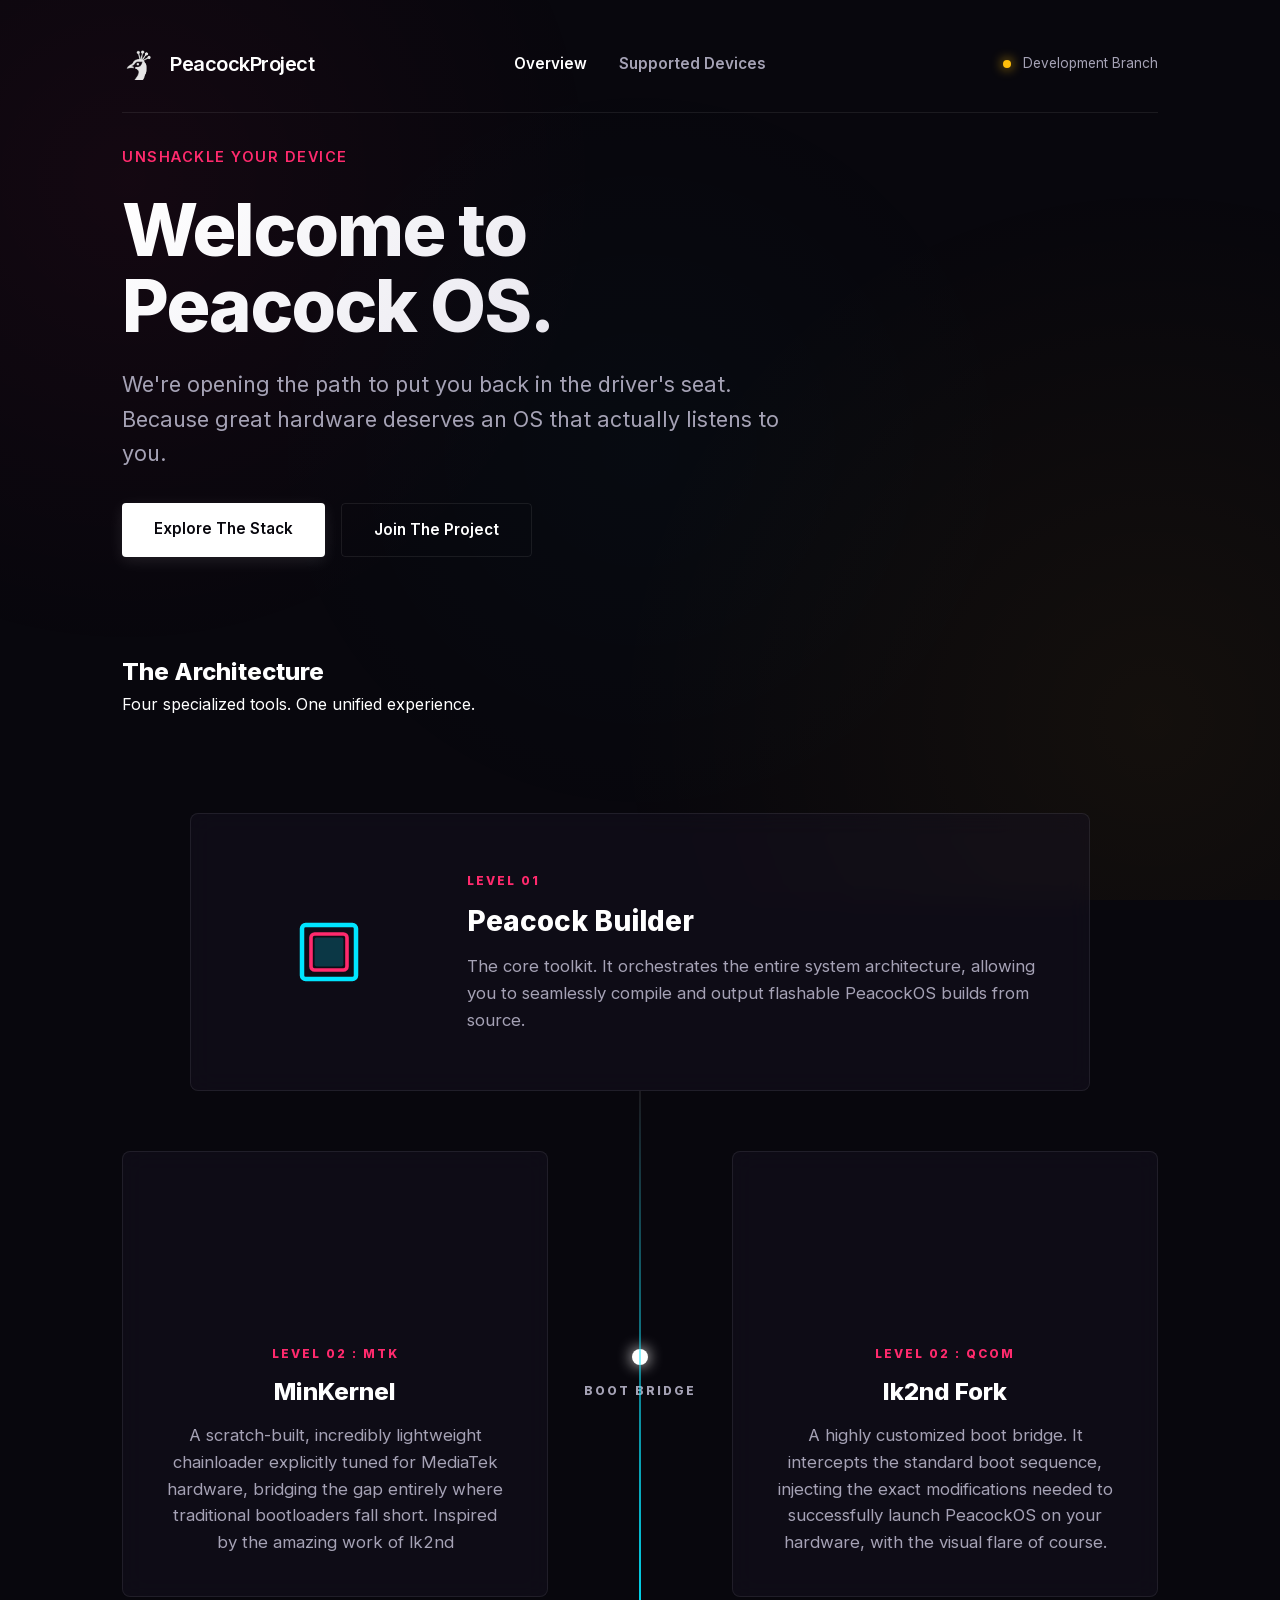
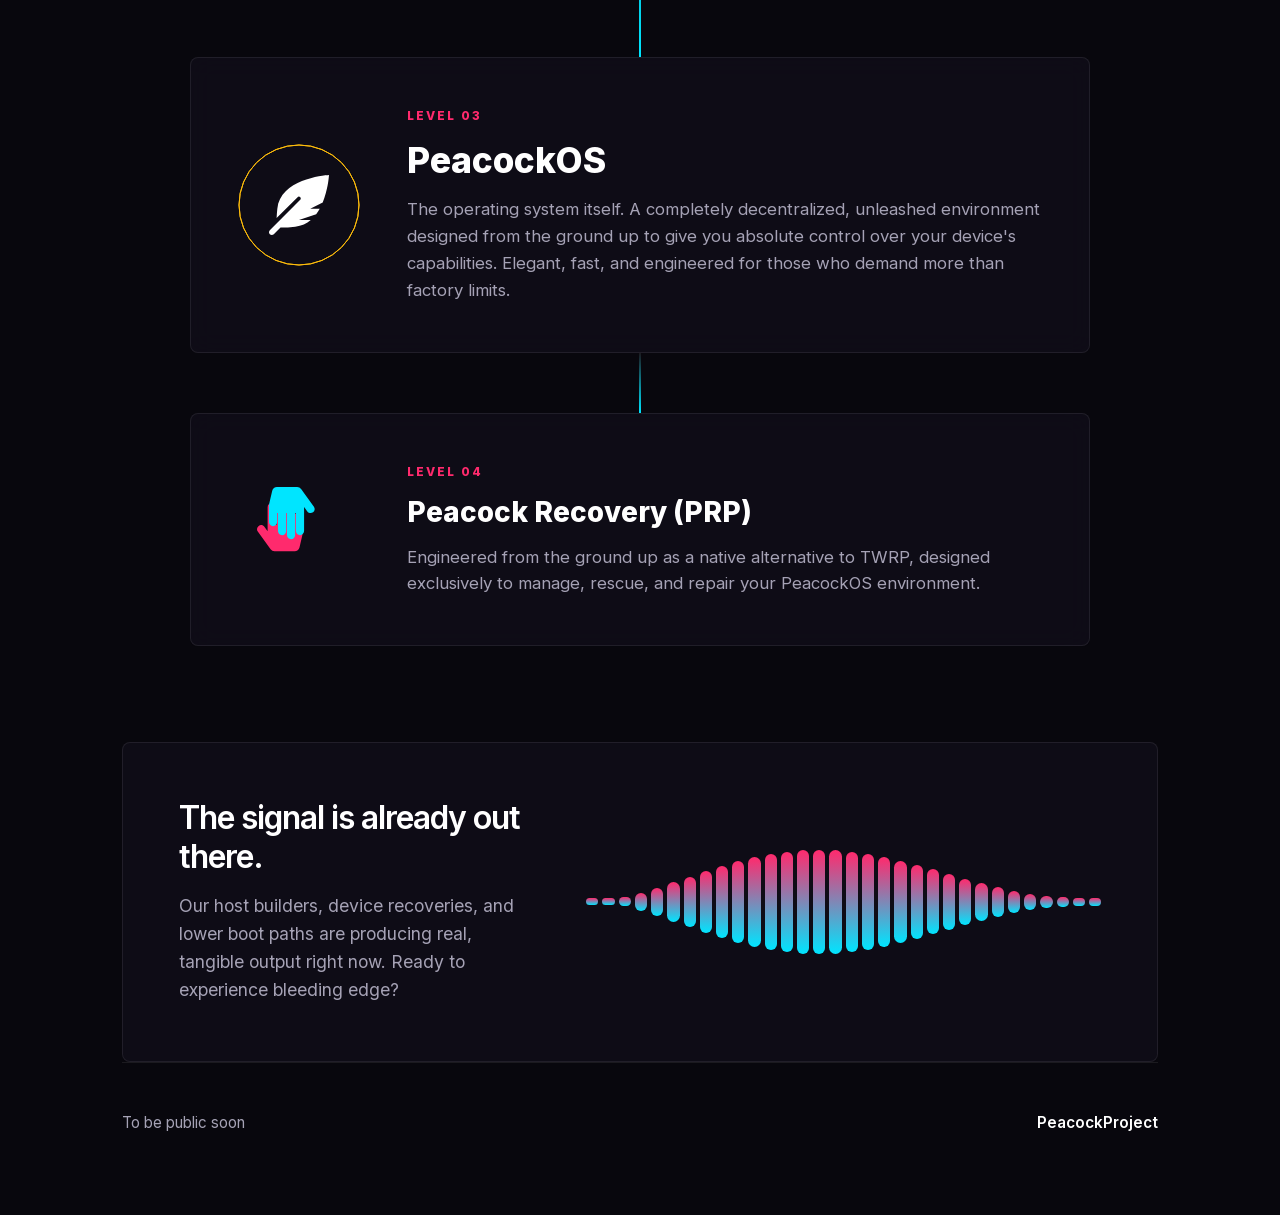
==== commit 26798332: "Update static export for intro skip fix" ====
--- a/index.html
+++ b/index.html
@@ -1 +1 @@
-<!DOCTYPE html><html lang="en" class="inter_21da586e-module__jGVAvq__variable"><head><meta charSet="utf-8"/><meta name="viewport" content="width=device-width, initial-scale=1"/><link rel="preload" href="/_next/static/media/83afe278b6a6bb3c-s.p.0q-301v4kxxnr.woff2" as="font" crossorigin="" type="font/woff2"/><link rel="preload" as="image" href="/logo-mark-dark.png"/><link rel="stylesheet" href="/_next/static/chunks/067dyvo2xwlrw.css" data-precedence="next"/><link rel="preload" as="script" fetchPriority="low" href="/_next/static/chunks/0bzupvr5gt3k9.js"/><script src="/_next/static/chunks/0wtesm2ne~5-y.js" async=""></script><script src="/_next/static/chunks/16g.ca89g7fib.js" async=""></script><script src="/_next/static/chunks/turbopack-0~b1q~npl1~n-.js" async=""></script><script src="/_next/static/chunks/0bei.lln0a-hw.js" async=""></script><script src="/_next/static/chunks/0d3shmwh5_nmn.js" async=""></script><script src="/_next/static/chunks/0vkqmy-4x_0rw.js" async=""></script><meta name="next-size-adjust" content=""/><title>Peacock // OS</title><meta name="description" content="PeacockProject static site built with Next.js while preserving the original design language and interactions."/><link rel="icon" href="/logo-mark-dark.png"/><script src="/_next/static/chunks/03~yq9q893hmn.js" noModule=""></script></head><body><div hidden=""><!--$--><!--/$--></div><div class="launch-intro" aria-hidden="true"><div class="ambient-background ambient-background--intro"></div><div class="launch-intro__center"><div class="launch-intro__mask-group"><div class="launch-intro__mask launch-intro__mask--top"><span class="launch-intro__word">YOURS</span></div><div class="launch-intro__divider"></div><div class="launch-intro__mask launch-intro__mask--bottom"><span class="launch-intro__word">ONLY</span></div></div></div></div><div class="ambient-background" aria-hidden="true"></div><div class="page-container"><header class="sys-header reveal-jump"><div class="sys-brand"><img src="/logo-mark-dark.png" class="sys-logo" alt=""/><span class="sys-title">PeacockProject</span></div><nav class="sys-nav"><a class="nav-link active" href="/">Overview</a><a class="nav-link" href="/devices/">Supported Devices</a></nav><div class="sys-status"><div class="status-indicator"></div><span class="status-text">Development Branch</span></div></header><main class="page-content"><section class="module hero-module" id="surface"><div class="hero-content reveal-jump"><span class="eyebrow">Unshackle Your Device</span><h1 class="hero-title">Welcome to<br/>Peacock OS.</h1><p class="hero-lead">We&#x27;re opening the path to put you back in the driver&#x27;s seat. Because great hardware deserves an OS that actually listens to you.</p><div class="hero-actions"><a href="#stack" class="btn btn-primary">Explore The Stack</a><a href="https://github.com/orgs/PeacockProject/" class="btn btn-secondary">Join The Project</a></div></div></section><section class="module stack-module" id="stack"><div class="module-header reveal-jump"><h2>The Architecture</h2><p class="section-desc">Four specialized tools. One unified experience.</p></div><div class="arch-flow"><article class="arch-segment segment-full builder-segment reveal-jump"><div class="segment-visual"><svg class="anim-svg" viewBox="0 0 100 100"><rect class="svg-builder-core" x="35" y="35" width="30" height="30" rx="2" fill="none" stroke="var(--acc-cyan)" stroke-width="2.5"></rect><rect class="svg-builder-core-inner" x="42" y="42" width="16" height="16" rx="1" fill="var(--acc-cyan)" opacity="0.2"></rect><line class="svg-packet p-top" x1="50" y1="5" x2="50" y2="15" stroke="var(--acc-cyan)" stroke-width="1.5"></line><line class="svg-packet p-left" x1="5" y1="50" x2="15" y2="50" stroke="var(--acc-cyan)" stroke-width="1.5"></line><line class="svg-packet p-right" x1="95" y1="50" x2="85" y2="50" stroke="var(--acc-cyan)" stroke-width="1.5"></line><rect class="svg-build-output" x="40" y="40" width="20" height="20" rx="2" fill="none" stroke="var(--acc-magenta)" stroke-width="2"></rect></svg></div><div class="segment-content"><div class="tool-index">Level 01</div><h3 class="tool-title">Peacock Builder</h3><p class="tool-desc">The core toolkit. It orchestrates the entire system architecture, allowing you to seamlessly compile and output flashable PeacockOS builds from source.</p></div></article><div class="arch-split reveal-jump"><article class="arch-segment segment-half"><div class="segment-visual" style="transform:scale(0.9)"><svg class="anim-svg" viewBox="0 0 512 512"><path class="draw-path magenta-path" d="M416 48v416c0 26.51-21.49 48-48 48H144c-26.51 0-48-21.49-48-48V48c0-26.51 21.49-48 48-48h224c26.51 0 48 21.49 48 48zm96 58v12a6 6 0 0 1-6 6h-18v6a6 6 0 0 1-6 6h-42V88h42a6 6 0 0 1 6 6v6h18a6 6 0 0 1 6 6zm0 96v12a6 6 0 0 1-6 6h-18v6a6 6 0 0 1-6 6h-42v-48h42a6 6 0 0 1 6 6v6h18a6 6 0 0 1 6 6zm0 96v12a6 6 0 0 1-6 6h-18v6a6 6 0 0 1-6 6h-42v-48h42a6 6 0 0 1 6 6v6h18a6 6 0 0 1 6 6zm0 96v12a6 6 0 0 1-6 6h-18v6a6 6 0 0 1-6 6h-42v-48h42a6 6 0 0 1 6 6v6h18a6 6 0 0 1 6 6zM30 376h42v48H30a6 6 0 0 1-6-6v-6H6a6 6 0 0 1-6-6v-12a6 6 0 0 1 6-6h18v-6a6 6 0 0 1 6-6zm0-96h42v48H30a6 6 0 0 1-6-6v-6H6a6 6 0 0 1-6-6v-12a6 6 0 0 1 6-6h18v-6a6 6 0 0 1 6-6zm0-96h42v48H30a6 6 0 0 1-6-6v-6H6a6 6 0 0 1-6-6v-12a6 6 0 0 1 6-6h18v-6a6 6 0 0 1 6-6zm0-96h42v48H30a6 6 0 0 1-6-6v-6H6a6 6 0 0 1-6-6v-12a6 6 0 0 1 6-6h18v-6a6 6 0 0 1 6-6z"></path></svg></div><div class="segment-content"><div class="tool-index">Level 02 : MTK</div><h3 class="tool-title">MinKernel</h3><p class="tool-desc">A scratch-built, incredibly lightweight chainloader explicitly tuned for MediaTek hardware, bridging the gap entirely where traditional bootloaders fall short. Inspired by the amazing work of lk2nd</p></div></article><div class="split-center"><div class="center-node"></div><span class="center-label">BOOT BRIDGE</span></div><article class="arch-segment segment-half"><div class="segment-visual" style="transform:scale(0.9)"><svg class="anim-svg" viewBox="0 0 384 512"><path class="draw-path cyan-path" d="M384 144c0-44.2-35.8-80-80-80s-80 35.8-80 80c0 36.4 24.3 67.1 57.5 76.8-.6 16.1-4.2 28.5-11 36.9-15.4 19.2-49.3 22.4-85.2 25.7-28.2 2.6-57.4 5.4-81.3 16.9v-144c32.5-10.2 56-40.5 56-76.3 0-44.2-35.8-80-80-80S0 35.8 0 80c0 35.8 23.5 66.1 56 76.3v199.3C23.5 365.9 0 396.2 0 432c0 44.2 35.8 80 80 80s80-35.8 80-80c0-34-21.2-63.1-51.2-74.6 3.1-5.2 7.8-9.8 14.9-13.4 16.2-8.2 40.4-10.4 66.1-12.8 42.2-3.9 90-8.4 118.2-43.4 14-17.4 21.1-39.8 21.6-67.9 31.6-10.8 54.4-40.7 54.4-75.9zM80 64c8.8 0 16 7.2 16 16s-7.2 16-16 16-16-7.2-16-16 7.2-16 16-16zm0 384c-8.8 0-16-7.2-16-16s7.2-16 16-16 16 7.2 16 16-7.2 16-16 16zm224-320c8.8 0 16 7.2 16 16s-7.2 16-16 16-16-7.2-16-16 7.2-16 16-16z"></path></svg></div><div class="segment-content"><div class="tool-index">Level 02 : QCOM</div><h3 class="tool-title">lk2nd Fork</h3><p class="tool-desc">A highly customized boot bridge. It intercepts the standard boot sequence, injecting the exact modifications needed to successfully launch PeacockOS on your hardware, with the visual flare of course.</p></div></article></div><article class="arch-segment segment-full reveal-jump"><div class="segment-visual"><svg class="anim-svg" viewBox="0 0 512 512" style="overflow:visible"><circle class="svg-ripple-new" cx="256" cy="256" r="256" fill="none" stroke="var(--acc-gold)" vector-effect="non-scaling-stroke"></circle><circle class="svg-ripple-new delay-2" cx="256" cy="256" r="256" fill="none" stroke="var(--acc-gold)" vector-effect="non-scaling-stroke"></circle><g transform="translate(128, 128) scale(0.5)"><path class="svg-os-core" fill="var(--text-primary)" d="M512 0C460.22 3.56 96.44 38.2 71.01 287.61c-3.09 26.66-4.84 53.44-5.99 80.24l178.87-178.69c6.25-6.25 16.4-6.25 22.65 0s6.25 16.38 0 22.63L7.04 471.03c-9.38 9.37-9.38 24.57 0 33.94 9.38 9.37 24.59 9.37 33.98 0l57.13-57.07c42.09-.14 84.15-2.53 125.96-7.36 53.48-5.44 97.02-26.47 132.58-56.54H255.74l146.79-48.88c11.25-14.89 21.37-30.71 30.45-47.12h-81.14l106.54-53.21C500.29 132.86 510.19 26.26 512 0z"></path></g></svg></div><div class="segment-content"><div class="tool-index">Level 03</div><h3 class="tool-title" style="font-size:2.2rem;color:var(--text-primary)">PeacockOS</h3><p class="tool-desc">The operating system itself. A completely decentralized, unleashed environment designed from the ground up to give you absolute control over your device&#x27;s capabilities. Elegant, fast, and engineered for those who demand more than factory limits.</p></div></article><div class="flow-connector reveal-jump"><div class="flow-line"></div></div><article class="arch-segment segment-full reveal-jump"><div class="segment-visual"><svg class="anim-svg prp-rescue-svg" viewBox="0 0 1000 1000" style="overflow:visible"><g class="hand-bottom" fill="var(--acc-magenta)"><g transform="translate(150, 250) scale(0.85)"><path d="M408.781 128.007C386.356 127.578 368 146.36 368 168.79V256h-8V79.79c0-22.43-18.356-41.212-40.781-40.783C297.488 39.423 280 57.169 280 79v177h-8V40.79C272 18.36 253.644-.422 231.219.007 209.488.423 192 18.169 192 40v216h-8V80.79c0-22.43-18.356-41.212-40.781-40.783C121.488 40.423 104 58.169 104 80v235.992l-31.648-43.519c-12.993-17.866-38.009-21.817-55.877-8.823-17.865 12.994-21.815 38.01-8.822 55.877l125.601 172.705A48 48 0 0 0 172.073 512h197.59c22.274 0 41.622-15.324 46.724-37.006l26.508-112.66a192.011 192.011 0 0 0 5.104-43.975V168c.001-21.831-17.487-39.577-39.218-39.993z"></path></g></g><g class="hand-top" fill="var(--acc-cyan)"><g transform="translate(250, 150) scale(0.85) rotate(180 224 256)"><path d="M408.781 128.007C386.356 127.578 368 146.36 368 168.79V256h-8V79.79c0-22.43-18.356-41.212-40.781-40.783C297.488 39.423 280 57.169 280 79v177h-8V40.79C272 18.36 253.644-.422 231.219.007 209.488.423 192 18.169 192 40v216h-8V80.79c0-22.43-18.356-41.212-40.781-40.783C121.488 40.423 104 58.169 104 80v235.992l-31.648-43.519c-12.993-17.866-38.009-21.817-55.877-8.823-17.865 12.994-21.815 38.01-8.822 55.877l125.601 172.705A48 48 0 0 0 172.073 512h197.59c22.274 0 41.622-15.324 46.724-37.006l26.508-112.66a192.011 192.011 0 0 0 5.104-43.975V168c.001-21.831-17.487-39.577-39.218-39.993z"></path></g></g></svg></div><div class="segment-content"><div class="tool-index">Level 04</div><h3 class="tool-title">Peacock Recovery (PRP)</h3><p class="tool-desc">Engineered from the ground up as a native alternative to TWRP, designed exclusively to manage, rescue, and repair your PeacockOS environment.</p></div></article></div></section><section class="module signals-module reveal-jump" id="signals"><div class="signal-container" id="signal-reactor"><div class="signal-copy"><h2 class="signal-title">The signal is already out there.</h2><p>Our host builders, device recoveries, and lower boot paths are producing real, tangible output right now. Ready to experience bleeding edge?</p></div><div class="visualizer-wrapper"><div class="visualizer" id="audio-vis"><div class="vis-bar"></div><div class="vis-bar"></div><div class="vis-bar"></div><div class="vis-bar"></div><div class="vis-bar"></div><div class="vis-bar"></div><div class="vis-bar"></div><div class="vis-bar"></div><div class="vis-bar"></div><div class="vis-bar"></div><div class="vis-bar"></div><div class="vis-bar"></div><div class="vis-bar"></div><div class="vis-bar"></div><div class="vis-bar"></div><div class="vis-bar"></div><div class="vis-bar"></div><div class="vis-bar"></div><div class="vis-bar"></div><div class="vis-bar"></div><div class="vis-bar"></div><div class="vis-bar"></div><div class="vis-bar"></div><div class="vis-bar"></div><div class="vis-bar"></div><div class="vis-bar"></div><div class="vis-bar"></div><div class="vis-bar"></div><div class="vis-bar"></div><div class="vis-bar"></div><div class="vis-bar"></div><div class="vis-bar"></div></div></div></div></section><!--$--><!--/$--></main><footer class="sys-footer reveal-jump"><div class="footer-line">To be public soon</div><div class="footer-brand"><div class="brand-roller" data-direction="init" data-state="project"><span class="brand-item brand-item--project">PeacockProject</span><span class="brand-item brand-item--alt">YOURS ONLY</span></div></div></footer></div><script src="/_next/static/chunks/0bzupvr5gt3k9.js" id="_R_" async=""></script><script>(self.__next_f=self.__next_f||[]).push([0])</script><script>self.__next_f.push([1,"1:\"$Sreact.fragment\"\n2:I[37509,[\"/_next/static/chunks/0bei.lln0a-hw.js\",\"/_next/static/chunks/0d3shmwh5_nmn.js\"],\"HomeIntro\"]\n3:I[48303,[\"/_next/static/chunks/0bei.lln0a-hw.js\",\"/_next/static/chunks/0d3shmwh5_nmn.js\"],\"SiteHeader\"]\n4:I[39756,[\"/_next/static/chunks/0bei.lln0a-hw.js\",\"/_next/static/chunks/0d3shmwh5_nmn.js\"],\"default\"]\n5:I[37457,[\"/_next/static/chunks/0bei.lln0a-hw.js\",\"/_next/static/chunks/0d3shmwh5_nmn.js\"],\"default\"]\n6:I[16200,[\"/_next/static/chunks/0bei.lln0a-hw.js\",\"/_next/static/chunks/0d3shmwh5_nmn.js\"],\"SiteFooter\"]\n7:I[36260,[\"/_next/static/chunks/0bei.lln0a-hw.js\",\"/_next/static/chunks/0d3shmwh5_nmn.js\"],\"SiteEffects\"]\n10:I[68027,[\"/_next/static/chunks/0bei.lln0a-hw.js\",\"/_next/static/chunks/0d3shmwh5_nmn.js\"],\"default\",1]\n:HL[\"/_next/static/chunks/067dyvo2xwlrw.css\",\"style\"]\n:HL[\"/_next/static/media/83afe278b6a6bb3c-s.p.0q-301v4kxxnr.woff2\",\"font\",{\"crossOrigin\":\"\",\"type\":\"font/woff2\"}]\n"])</script><script>self.__next_f.push([1,"0:{\"P\":null,\"c\":[\"\",\"\"],\"q\":\"\",\"i\":false,\"f\":[[[\"\",{\"children\":[\"__PAGE__\",{}]},\"$undefined\",\"$undefined\",16],[[\"$\",\"$1\",\"c\",{\"children\":[[[\"$\",\"link\",\"0\",{\"rel\":\"stylesheet\",\"href\":\"/_next/static/chunks/067dyvo2xwlrw.css\",\"precedence\":\"next\",\"crossOrigin\":\"$undefined\",\"nonce\":\"$undefined\"}],[\"$\",\"script\",\"script-0\",{\"src\":\"/_next/static/chunks/0bei.lln0a-hw.js\",\"async\":true,\"nonce\":\"$undefined\"}],[\"$\",\"script\",\"script-1\",{\"src\":\"/_next/static/chunks/0d3shmwh5_nmn.js\",\"async\":true,\"nonce\":\"$undefined\"}]],[\"$\",\"html\",null,{\"lang\":\"en\",\"className\":\"inter_21da586e-module__jGVAvq__variable\",\"children\":[\"$\",\"body\",null,{\"children\":[[\"$\",\"$L2\",null,{}],[\"$\",\"div\",null,{\"className\":\"ambient-background\",\"aria-hidden\":\"true\"}],[\"$\",\"div\",null,{\"className\":\"page-container\",\"children\":[[\"$\",\"$L3\",null,{}],[\"$\",\"main\",null,{\"className\":\"page-content\",\"children\":[\"$\",\"$L4\",null,{\"parallelRouterKey\":\"children\",\"error\":\"$undefined\",\"errorStyles\":\"$undefined\",\"errorScripts\":\"$undefined\",\"template\":[\"$\",\"$L5\",null,{}],\"templateStyles\":\"$undefined\",\"templateScripts\":\"$undefined\",\"notFound\":[[[\"$\",\"title\",null,{\"children\":\"404: This page could not be found.\"}],[\"$\",\"div\",null,{\"style\":{\"fontFamily\":\"system-ui,\\\"Segoe UI\\\",Roboto,Helvetica,Arial,sans-serif,\\\"Apple Color Emoji\\\",\\\"Segoe UI Emoji\\\"\",\"height\":\"100vh\",\"textAlign\":\"center\",\"display\":\"flex\",\"flexDirection\":\"column\",\"alignItems\":\"center\",\"justifyContent\":\"center\"},\"children\":[\"$\",\"div\",null,{\"children\":[[\"$\",\"style\",null,{\"dangerouslySetInnerHTML\":{\"__html\":\"body{color:#000;background:#fff;margin:0}.next-error-h1{border-right:1px solid rgba(0,0,0,.3)}@media (prefers-color-scheme:dark){body{color:#fff;background:#000}.next-error-h1{border-right:1px solid rgba(255,255,255,.3)}}\"}}],[\"$\",\"h1\",null,{\"className\":\"next-error-h1\",\"style\":{\"display\":\"inline-block\",\"margin\":\"0 20px 0 0\",\"padding\":\"0 23px 0 0\",\"fontSize\":24,\"fontWeight\":500,\"verticalAlign\":\"top\",\"lineHeight\":\"49px\"},\"children\":404}],[\"$\",\"div\",null,{\"style\":{\"display\":\"inline-block\"},\"children\":[\"$\",\"h2\",null,{\"style\":{\"fontSize\":14,\"fontWeight\":400,\"lineHeight\":\"49px\",\"margin\":0},\"children\":\"This page could not be found.\"}]}]]}]}]],[]],\"forbidden\":\"$undefined\",\"unauthorized\":\"$undefined\"}]}],[\"$\",\"$L6\",null,{}]]}],[\"$\",\"$L7\",null,{}]]}]}]]}],{\"children\":[[\"$\",\"$1\",\"c\",{\"children\":[[[\"$\",\"section\",null,{\"className\":\"module hero-module\",\"id\":\"surface\",\"children\":[\"$\",\"div\",null,{\"className\":\"hero-content reveal-jump\",\"children\":[[\"$\",\"span\",null,{\"className\":\"eyebrow\",\"children\":\"Unshackle Your Device\"}],[\"$\",\"h1\",null,{\"className\":\"hero-title\",\"children\":[\"Welcome to\",[\"$\",\"br\",null,{}],\"Peacock OS.\"]}],[\"$\",\"p\",null,{\"className\":\"hero-lead\",\"children\":\"We're opening the path to put you back in the driver's seat. Because great hardware deserves an OS that actually listens to you.\"}],[\"$\",\"div\",null,{\"className\":\"hero-actions\",\"children\":[[\"$\",\"a\",null,{\"href\":\"#stack\",\"className\":\"btn btn-primary\",\"children\":\"Explore The Stack\"}],[\"$\",\"a\",null,{\"href\":\"https://github.com/orgs/PeacockProject/\",\"className\":\"btn btn-secondary\",\"children\":\"Join The Project\"}]]}]]}]}],[\"$\",\"section\",null,{\"className\":\"module stack-module\",\"id\":\"stack\",\"children\":[[\"$\",\"div\",null,{\"className\":\"module-header reveal-jump\",\"children\":[[\"$\",\"h2\",null,{\"children\":\"The Architecture\"}],[\"$\",\"p\",null,{\"className\":\"section-desc\",\"children\":\"Four specialized tools. One unified experience.\"}]]}],[\"$\",\"div\",null,{\"className\":\"arch-flow\",\"children\":[[\"$\",\"article\",null,{\"className\":\"arch-segment segment-full builder-segment reveal-jump\",\"children\":[[\"$\",\"div\",null,{\"className\":\"segment-visual\",\"children\":[\"$\",\"svg\",null,{\"className\":\"anim-svg\",\"viewBox\":\"0 0 100 100\",\"children\":[[\"$\",\"rect\",null,{\"className\":\"svg-builder-core\",\"x\":\"35\",\"y\":\"35\",\"width\":\"30\",\"height\":\"30\",\"rx\":\"2\",\"fill\":\"none\",\"stroke\":\"var(--acc-cyan)\",\"strokeWidth\":\"2.5\"}],[\"$\",\"rect\",null,{\"className\":\"svg-builder-core-inner\",\"x\":\"42\",\"y\":\"42\",\"width\":\"16\",\"height\":\"16\",\"rx\":\"1\",\"fill\":\"var(--acc-cyan)\",\"opacity\":\"0.2\"}],[\"$\",\"line\",null,{\"className\":\"svg-packet p-top\",\"x1\":\"50\",\"y1\":\"5\",\"x2\":\"50\",\"y2\":\"15\",\"stroke\":\"var(--acc-cyan)\",\"strokeWidth\":\"1.5\"}],[\"$\",\"line\",null,{\"className\":\"svg-packet p-left\",\"x1\":\"5\",\"y1\":\"50\",\"x2\":\"15\",\"y2\":\"50\",\"stroke\":\"var(--acc-cyan)\",\"strokeWidth\":\"1.5\"}],[\"$\",\"line\",null,{\"className\":\"svg-packet p-right\",\"x1\":\"95\",\"y1\":\"50\",\"x2\":\"85\",\"y2\":\"50\",\"stroke\":\"var(--acc-cyan)\",\"strokeWidth\":\"1.5\"}],[\"$\",\"rect\",null,{\"className\":\"svg-build-output\",\"x\":\"40\",\"y\":\"40\",\"width\":\"20\",\"height\":\"20\",\"rx\":\"2\",\"fill\":\"none\",\"stroke\":\"var(--acc-magenta)\",\"strokeWidth\":\"2\"}]]}]}],[\"$\",\"div\",null,{\"className\":\"segment-content\",\"children\":[[\"$\",\"div\",null,{\"className\":\"tool-index\",\"children\":\"Level 01\"}],[\"$\",\"h3\",null,{\"className\":\"tool-title\",\"children\":\"Peacock Builder\"}],[\"$\",\"p\",null,{\"className\":\"tool-desc\",\"children\":\"The core toolkit. It orchestrates the entire system architecture, allowing you to seamlessly compile and output flashable PeacockOS builds from source.\"}]]}]]}],\"$L8\",\"$L9\",\"$La\",\"$Lb\"]}]]}],\"$Lc\"],[\"$Ld\"],\"$Le\"]}],{},null,false,null]},null,false,null],\"$Lf\",false]],\"m\":\"$undefined\",\"G\":[\"$10\",[\"$L11\"]],\"S\":true,\"h\":null,\"s\":\"$undefined\",\"l\":\"$undefined\",\"p\":\"$undefined\",\"d\":\"$undefined\",\"b\":\"gR3j6_B81Z5BOPqmdd4fd\"}\n"])</script><script>self.__next_f.push([1,"12:I[93641,[\"/_next/static/chunks/0bei.lln0a-hw.js\",\"/_next/static/chunks/0d3shmwh5_nmn.js\",\"/_next/static/chunks/0vkqmy-4x_0rw.js\"],\"SignalVisualizer\"]\n13:I[97367,[\"/_next/static/chunks/0bei.lln0a-hw.js\",\"/_next/static/chunks/0d3shmwh5_nmn.js\"],\"OutletBoundary\"]\n14:\"$Sreact.suspense\"\n16:I[97367,[\"/_next/static/chunks/0bei.lln0a-hw.js\",\"/_next/static/chunks/0d3shmwh5_nmn.js\"],\"ViewportBoundary\"]\n18:I[97367,[\"/_next/static/chunks/0bei.lln0a-hw.js\",\"/_next/static/chunks/0d3shmwh5_nmn.js\"],\"MetadataBoundary\"]\n"])</script><script>self.__next_f.push([1,"8:[\"$\",\"div\",null,{\"className\":\"arch-split reveal-jump\",\"children\":[[\"$\",\"article\",null,{\"className\":\"arch-segment segment-half\",\"children\":[[\"$\",\"div\",null,{\"className\":\"segment-visual\",\"style\":{\"transform\":\"scale(0.9)\"},\"children\":[\"$\",\"svg\",null,{\"className\":\"anim-svg\",\"viewBox\":\"0 0 512 512\",\"children\":[\"$\",\"path\",null,{\"className\":\"draw-path magenta-path\",\"d\":\"M416 48v416c0 26.51-21.49 48-48 48H144c-26.51 0-48-21.49-48-48V48c0-26.51 21.49-48 48-48h224c26.51 0 48 21.49 48 48zm96 58v12a6 6 0 0 1-6 6h-18v6a6 6 0 0 1-6 6h-42V88h42a6 6 0 0 1 6 6v6h18a6 6 0 0 1 6 6zm0 96v12a6 6 0 0 1-6 6h-18v6a6 6 0 0 1-6 6h-42v-48h42a6 6 0 0 1 6 6v6h18a6 6 0 0 1 6 6zm0 96v12a6 6 0 0 1-6 6h-18v6a6 6 0 0 1-6 6h-42v-48h42a6 6 0 0 1 6 6v6h18a6 6 0 0 1 6 6zm0 96v12a6 6 0 0 1-6 6h-18v6a6 6 0 0 1-6 6h-42v-48h42a6 6 0 0 1 6 6v6h18a6 6 0 0 1 6 6zM30 376h42v48H30a6 6 0 0 1-6-6v-6H6a6 6 0 0 1-6-6v-12a6 6 0 0 1 6-6h18v-6a6 6 0 0 1 6-6zm0-96h42v48H30a6 6 0 0 1-6-6v-6H6a6 6 0 0 1-6-6v-12a6 6 0 0 1 6-6h18v-6a6 6 0 0 1 6-6zm0-96h42v48H30a6 6 0 0 1-6-6v-6H6a6 6 0 0 1-6-6v-12a6 6 0 0 1 6-6h18v-6a6 6 0 0 1 6-6zm0-96h42v48H30a6 6 0 0 1-6-6v-6H6a6 6 0 0 1-6-6v-12a6 6 0 0 1 6-6h18v-6a6 6 0 0 1 6-6z\"}]}]}],[\"$\",\"div\",null,{\"className\":\"segment-content\",\"children\":[[\"$\",\"div\",null,{\"className\":\"tool-index\",\"children\":\"Level 02 : MTK\"}],[\"$\",\"h3\",null,{\"className\":\"tool-title\",\"children\":\"MinKernel\"}],[\"$\",\"p\",null,{\"className\":\"tool-desc\",\"children\":\"A scratch-built, incredibly lightweight chainloader explicitly tuned for MediaTek hardware, bridging the gap entirely where traditional bootloaders fall short. Inspired by the amazing work of lk2nd\"}]]}]]}],[\"$\",\"div\",null,{\"className\":\"split-center\",\"children\":[[\"$\",\"div\",null,{\"className\":\"center-node\"}],[\"$\",\"span\",null,{\"className\":\"center-label\",\"children\":\"BOOT BRIDGE\"}]]}],[\"$\",\"article\",null,{\"className\":\"arch-segment segment-half\",\"children\":[[\"$\",\"div\",null,{\"className\":\"segment-visual\",\"style\":{\"transform\":\"scale(0.9)\"},\"children\":[\"$\",\"svg\",null,{\"className\":\"anim-svg\",\"viewBox\":\"0 0 384 512\",\"children\":[\"$\",\"path\",null,{\"className\":\"draw-path cyan-path\",\"d\":\"M384 144c0-44.2-35.8-80-80-80s-80 35.8-80 80c0 36.4 24.3 67.1 57.5 76.8-.6 16.1-4.2 28.5-11 36.9-15.4 19.2-49.3 22.4-85.2 25.7-28.2 2.6-57.4 5.4-81.3 16.9v-144c32.5-10.2 56-40.5 56-76.3 0-44.2-35.8-80-80-80S0 35.8 0 80c0 35.8 23.5 66.1 56 76.3v199.3C23.5 365.9 0 396.2 0 432c0 44.2 35.8 80 80 80s80-35.8 80-80c0-34-21.2-63.1-51.2-74.6 3.1-5.2 7.8-9.8 14.9-13.4 16.2-8.2 40.4-10.4 66.1-12.8 42.2-3.9 90-8.4 118.2-43.4 14-17.4 21.1-39.8 21.6-67.9 31.6-10.8 54.4-40.7 54.4-75.9zM80 64c8.8 0 16 7.2 16 16s-7.2 16-16 16-16-7.2-16-16 7.2-16 16-16zm0 384c-8.8 0-16-7.2-16-16s7.2-16 16-16 16 7.2 16 16-7.2 16-16 16zm224-320c8.8 0 16 7.2 16 16s-7.2 16-16 16-16-7.2-16-16 7.2-16 16-16z\"}]}]}],[\"$\",\"div\",null,{\"className\":\"segment-content\",\"children\":[[\"$\",\"div\",null,{\"className\":\"tool-index\",\"children\":\"Level 02 : QCOM\"}],[\"$\",\"h3\",null,{\"className\":\"tool-title\",\"children\":\"lk2nd Fork\"}],[\"$\",\"p\",null,{\"className\":\"tool-desc\",\"children\":\"A highly customized boot bridge. It intercepts the standard boot sequence, injecting the exact modifications needed to successfully launch PeacockOS on your hardware, with the visual flare of course.\"}]]}]]}]]}]\n"])</script><script>self.__next_f.push([1,"9:[\"$\",\"article\",null,{\"className\":\"arch-segment segment-full reveal-jump\",\"children\":[[\"$\",\"div\",null,{\"className\":\"segment-visual\",\"children\":[\"$\",\"svg\",null,{\"className\":\"anim-svg\",\"viewBox\":\"0 0 512 512\",\"style\":{\"overflow\":\"visible\"},\"children\":[[\"$\",\"circle\",null,{\"className\":\"svg-ripple-new\",\"cx\":\"256\",\"cy\":\"256\",\"r\":\"256\",\"fill\":\"none\",\"stroke\":\"var(--acc-gold)\",\"vectorEffect\":\"non-scaling-stroke\"}],[\"$\",\"circle\",null,{\"className\":\"svg-ripple-new delay-2\",\"cx\":\"256\",\"cy\":\"256\",\"r\":\"256\",\"fill\":\"none\",\"stroke\":\"var(--acc-gold)\",\"vectorEffect\":\"non-scaling-stroke\"}],[\"$\",\"g\",null,{\"transform\":\"translate(128, 128) scale(0.5)\",\"children\":[\"$\",\"path\",null,{\"className\":\"svg-os-core\",\"fill\":\"var(--text-primary)\",\"d\":\"M512 0C460.22 3.56 96.44 38.2 71.01 287.61c-3.09 26.66-4.84 53.44-5.99 80.24l178.87-178.69c6.25-6.25 16.4-6.25 22.65 0s6.25 16.38 0 22.63L7.04 471.03c-9.38 9.37-9.38 24.57 0 33.94 9.38 9.37 24.59 9.37 33.98 0l57.13-57.07c42.09-.14 84.15-2.53 125.96-7.36 53.48-5.44 97.02-26.47 132.58-56.54H255.74l146.79-48.88c11.25-14.89 21.37-30.71 30.45-47.12h-81.14l106.54-53.21C500.29 132.86 510.19 26.26 512 0z\"}]}]]}]}],[\"$\",\"div\",null,{\"className\":\"segment-content\",\"children\":[[\"$\",\"div\",null,{\"className\":\"tool-index\",\"children\":\"Level 03\"}],[\"$\",\"h3\",null,{\"className\":\"tool-title\",\"style\":{\"fontSize\":\"2.2rem\",\"color\":\"var(--text-primary)\"},\"children\":\"PeacockOS\"}],[\"$\",\"p\",null,{\"className\":\"tool-desc\",\"children\":\"The operating system itself. A completely decentralized, unleashed environment designed from the ground up to give you absolute control over your device's capabilities. Elegant, fast, and engineered for those who demand more than factory limits.\"}]]}]]}]\n"])</script><script>self.__next_f.push([1,"a:[\"$\",\"div\",null,{\"className\":\"flow-connector reveal-jump\",\"children\":[\"$\",\"div\",null,{\"className\":\"flow-line\"}]}]\n"])</script><script>self.__next_f.push([1,"b:[\"$\",\"article\",null,{\"className\":\"arch-segment segment-full reveal-jump\",\"children\":[[\"$\",\"div\",null,{\"className\":\"segment-visual\",\"children\":[\"$\",\"svg\",null,{\"className\":\"anim-svg prp-rescue-svg\",\"viewBox\":\"0 0 1000 1000\",\"style\":{\"overflow\":\"visible\"},\"children\":[[\"$\",\"g\",null,{\"className\":\"hand-bottom\",\"fill\":\"var(--acc-magenta)\",\"children\":[\"$\",\"g\",null,{\"transform\":\"translate(150, 250) scale(0.85)\",\"children\":[\"$\",\"path\",null,{\"d\":\"M408.781 128.007C386.356 127.578 368 146.36 368 168.79V256h-8V79.79c0-22.43-18.356-41.212-40.781-40.783C297.488 39.423 280 57.169 280 79v177h-8V40.79C272 18.36 253.644-.422 231.219.007 209.488.423 192 18.169 192 40v216h-8V80.79c0-22.43-18.356-41.212-40.781-40.783C121.488 40.423 104 58.169 104 80v235.992l-31.648-43.519c-12.993-17.866-38.009-21.817-55.877-8.823-17.865 12.994-21.815 38.01-8.822 55.877l125.601 172.705A48 48 0 0 0 172.073 512h197.59c22.274 0 41.622-15.324 46.724-37.006l26.508-112.66a192.011 192.011 0 0 0 5.104-43.975V168c.001-21.831-17.487-39.577-39.218-39.993z\"}]}]}],[\"$\",\"g\",null,{\"className\":\"hand-top\",\"fill\":\"var(--acc-cyan)\",\"children\":[\"$\",\"g\",null,{\"transform\":\"translate(250, 150) scale(0.85) rotate(180 224 256)\",\"children\":[\"$\",\"path\",null,{\"d\":\"M408.781 128.007C386.356 127.578 368 146.36 368 168.79V256h-8V79.79c0-22.43-18.356-41.212-40.781-40.783C297.488 39.423 280 57.169 280 79v177h-8V40.79C272 18.36 253.644-.422 231.219.007 209.488.423 192 18.169 192 40v216h-8V80.79c0-22.43-18.356-41.212-40.781-40.783C121.488 40.423 104 58.169 104 80v235.992l-31.648-43.519c-12.993-17.866-38.009-21.817-55.877-8.823-17.865 12.994-21.815 38.01-8.822 55.877l125.601 172.705A48 48 0 0 0 172.073 512h197.59c22.274 0 41.622-15.324 46.724-37.006l26.508-112.66a192.011 192.011 0 0 0 5.104-43.975V168c.001-21.831-17.487-39.577-39.218-39.993z\"}]}]}]]}]}],[\"$\",\"div\",null,{\"className\":\"segment-content\",\"children\":[[\"$\",\"div\",null,{\"className\":\"tool-index\",\"children\":\"Level 04\"}],[\"$\",\"h3\",null,{\"className\":\"tool-title\",\"children\":\"Peacock Recovery (PRP)\"}],[\"$\",\"p\",null,{\"className\":\"tool-desc\",\"children\":\"Engineered from the ground up as a native alternative to TWRP, designed exclusively to manage, rescue, and repair your PeacockOS environment.\"}]]}]]}]\n"])</script><script>self.__next_f.push([1,"c:[\"$\",\"section\",null,{\"className\":\"module signals-module reveal-jump\",\"id\":\"signals\",\"children\":[\"$\",\"div\",null,{\"className\":\"signal-container\",\"id\":\"signal-reactor\",\"children\":[[\"$\",\"div\",null,{\"className\":\"signal-copy\",\"children\":[[\"$\",\"h2\",null,{\"className\":\"signal-title\",\"children\":\"The signal is already out there.\"}],[\"$\",\"p\",null,{\"children\":\"Our host builders, device recoveries, and lower boot paths are producing real, tangible output right now. Ready to experience bleeding edge?\"}]]}],[\"$\",\"div\",null,{\"className\":\"visualizer-wrapper\",\"children\":[\"$\",\"$L12\",null,{}]}]]}]}]\nd:[\"$\",\"script\",\"script-0\",{\"src\":\"/_next/static/chunks/0vkqmy-4x_0rw.js\",\"async\":true,\"nonce\":\"$undefined\"}]\ne:[\"$\",\"$L13\",null,{\"children\":[\"$\",\"$14\",null,{\"name\":\"Next.MetadataOutlet\",\"children\":\"$@15\"}]}]\nf:[\"$\",\"$1\",\"h\",{\"children\":[null,[\"$\",\"$L16\",null,{\"children\":\"$L17\"}],[\"$\",\"div\",null,{\"hidden\":true,\"children\":[\"$\",\"$L18\",null,{\"children\":[\"$\",\"$14\",null,{\"name\":\"Next.Metadata\",\"children\":\"$L19\"}]}]}],[\"$\",\"meta\",null,{\"name\":\"next-size-adjust\",\"content\":\"\"}]]}]\n11:[\"$\",\"link\",\"0\",{\"rel\":\"stylesheet\",\"href\":\"/_next/static/chunks/067dyvo2xwlrw.css\",\"precedence\":\"next\",\"crossOrigin\":\"$undefined\",\"nonce\":\"$undefined\"}]\n"])</script><script>self.__next_f.push([1,"17:[[\"$\",\"meta\",\"0\",{\"charSet\":\"utf-8\"}],[\"$\",\"meta\",\"1\",{\"name\":\"viewport\",\"content\":\"width=device-width, initial-scale=1\"}]]\n"])</script><script>self.__next_f.push([1,"1a:I[27201,[\"/_next/static/chunks/0bei.lln0a-hw.js\",\"/_next/static/chunks/0d3shmwh5_nmn.js\"],\"IconMark\"]\n15:null\n19:[[\"$\",\"title\",\"0\",{\"children\":\"Peacock // OS\"}],[\"$\",\"meta\",\"1\",{\"name\":\"description\",\"content\":\"PeacockProject static site built with Next.js while preserving the original design language and interactions.\"}],[\"$\",\"link\",\"2\",{\"rel\":\"icon\",\"href\":\"/logo-mark-dark.png\"}],[\"$\",\"$L1a\",\"3\",{}]]\n"])</script></body></html>+<!DOCTYPE html><html lang="en" class="inter_21da586e-module__jGVAvq__variable"><head><meta charSet="utf-8"/><meta name="viewport" content="width=device-width, initial-scale=1"/><link rel="preload" href="/_next/static/media/83afe278b6a6bb3c-s.p.0q-301v4kxxnr.woff2" as="font" crossorigin="" type="font/woff2"/><link rel="preload" as="image" href="/logo-mark-dark.png"/><link rel="stylesheet" href="/_next/static/chunks/067dyvo2xwlrw.css" data-precedence="next"/><link rel="preload" as="script" fetchPriority="low" href="/_next/static/chunks/0bzupvr5gt3k9.js"/><script src="/_next/static/chunks/0wtesm2ne~5-y.js" async=""></script><script src="/_next/static/chunks/16g.ca89g7fib.js" async=""></script><script src="/_next/static/chunks/turbopack-0~b1q~npl1~n-.js" async=""></script><script src="/_next/static/chunks/0h-jufpm1r-bk.js" async=""></script><script src="/_next/static/chunks/0d3shmwh5_nmn.js" async=""></script><script src="/_next/static/chunks/0vkqmy-4x_0rw.js" async=""></script><meta name="next-size-adjust" content=""/><title>Peacock // OS</title><meta name="description" content="PeacockProject static site built with Next.js while preserving the original design language and interactions."/><link rel="icon" href="/logo-mark-dark.png"/><script src="/_next/static/chunks/03~yq9q893hmn.js" noModule=""></script></head><body><div hidden=""><!--$--><!--/$--></div><div class="ambient-background" aria-hidden="true"></div><div class="page-container"><header class="sys-header reveal-jump"><div class="sys-brand"><img src="/logo-mark-dark.png" class="sys-logo" alt=""/><span class="sys-title">PeacockProject</span></div><nav class="sys-nav"><a class="nav-link active" href="/">Overview</a><a class="nav-link" href="/devices/">Supported Devices</a></nav><div class="sys-status"><div class="status-indicator"></div><span class="status-text">Development Branch</span></div></header><main class="page-content"><section class="module hero-module" id="surface"><div class="hero-content reveal-jump"><span class="eyebrow">Unshackle Your Device</span><h1 class="hero-title">Welcome to<br/>Peacock OS.</h1><p class="hero-lead">We&#x27;re opening the path to put you back in the driver&#x27;s seat. Because great hardware deserves an OS that actually listens to you.</p><div class="hero-actions"><a href="#stack" class="btn btn-primary">Explore The Stack</a><a href="https://github.com/orgs/PeacockProject/" class="btn btn-secondary">Join The Project</a></div></div></section><section class="module stack-module" id="stack"><div class="module-header reveal-jump"><h2>The Architecture</h2><p class="section-desc">Four specialized tools. One unified experience.</p></div><div class="arch-flow"><article class="arch-segment segment-full builder-segment reveal-jump"><div class="segment-visual"><svg class="anim-svg" viewBox="0 0 100 100"><rect class="svg-builder-core" x="35" y="35" width="30" height="30" rx="2" fill="none" stroke="var(--acc-cyan)" stroke-width="2.5"></rect><rect class="svg-builder-core-inner" x="42" y="42" width="16" height="16" rx="1" fill="var(--acc-cyan)" opacity="0.2"></rect><line class="svg-packet p-top" x1="50" y1="5" x2="50" y2="15" stroke="var(--acc-cyan)" stroke-width="1.5"></line><line class="svg-packet p-left" x1="5" y1="50" x2="15" y2="50" stroke="var(--acc-cyan)" stroke-width="1.5"></line><line class="svg-packet p-right" x1="95" y1="50" x2="85" y2="50" stroke="var(--acc-cyan)" stroke-width="1.5"></line><rect class="svg-build-output" x="40" y="40" width="20" height="20" rx="2" fill="none" stroke="var(--acc-magenta)" stroke-width="2"></rect></svg></div><div class="segment-content"><div class="tool-index">Level 01</div><h3 class="tool-title">Peacock Builder</h3><p class="tool-desc">The core toolkit. It orchestrates the entire system architecture, allowing you to seamlessly compile and output flashable PeacockOS builds from source.</p></div></article><div class="arch-split reveal-jump"><article class="arch-segment segment-half"><div class="segment-visual" style="transform:scale(0.9)"><svg class="anim-svg" viewBox="0 0 512 512"><path class="draw-path magenta-path" d="M416 48v416c0 26.51-21.49 48-48 48H144c-26.51 0-48-21.49-48-48V48c0-26.51 21.49-48 48-48h224c26.51 0 48 21.49 48 48zm96 58v12a6 6 0 0 1-6 6h-18v6a6 6 0 0 1-6 6h-42V88h42a6 6 0 0 1 6 6v6h18a6 6 0 0 1 6 6zm0 96v12a6 6 0 0 1-6 6h-18v6a6 6 0 0 1-6 6h-42v-48h42a6 6 0 0 1 6 6v6h18a6 6 0 0 1 6 6zm0 96v12a6 6 0 0 1-6 6h-18v6a6 6 0 0 1-6 6h-42v-48h42a6 6 0 0 1 6 6v6h18a6 6 0 0 1 6 6zm0 96v12a6 6 0 0 1-6 6h-18v6a6 6 0 0 1-6 6h-42v-48h42a6 6 0 0 1 6 6v6h18a6 6 0 0 1 6 6zM30 376h42v48H30a6 6 0 0 1-6-6v-6H6a6 6 0 0 1-6-6v-12a6 6 0 0 1 6-6h18v-6a6 6 0 0 1 6-6zm0-96h42v48H30a6 6 0 0 1-6-6v-6H6a6 6 0 0 1-6-6v-12a6 6 0 0 1 6-6h18v-6a6 6 0 0 1 6-6zm0-96h42v48H30a6 6 0 0 1-6-6v-6H6a6 6 0 0 1-6-6v-12a6 6 0 0 1 6-6h18v-6a6 6 0 0 1 6-6zm0-96h42v48H30a6 6 0 0 1-6-6v-6H6a6 6 0 0 1-6-6v-12a6 6 0 0 1 6-6h18v-6a6 6 0 0 1 6-6z"></path></svg></div><div class="segment-content"><div class="tool-index">Level 02 : MTK</div><h3 class="tool-title">MinKernel</h3><p class="tool-desc">A scratch-built, incredibly lightweight chainloader explicitly tuned for MediaTek hardware, bridging the gap entirely where traditional bootloaders fall short. Inspired by the amazing work of lk2nd</p></div></article><div class="split-center"><div class="center-node"></div><span class="center-label">BOOT BRIDGE</span></div><article class="arch-segment segment-half"><div class="segment-visual" style="transform:scale(0.9)"><svg class="anim-svg" viewBox="0 0 384 512"><path class="draw-path cyan-path" d="M384 144c0-44.2-35.8-80-80-80s-80 35.8-80 80c0 36.4 24.3 67.1 57.5 76.8-.6 16.1-4.2 28.5-11 36.9-15.4 19.2-49.3 22.4-85.2 25.7-28.2 2.6-57.4 5.4-81.3 16.9v-144c32.5-10.2 56-40.5 56-76.3 0-44.2-35.8-80-80-80S0 35.8 0 80c0 35.8 23.5 66.1 56 76.3v199.3C23.5 365.9 0 396.2 0 432c0 44.2 35.8 80 80 80s80-35.8 80-80c0-34-21.2-63.1-51.2-74.6 3.1-5.2 7.8-9.8 14.9-13.4 16.2-8.2 40.4-10.4 66.1-12.8 42.2-3.9 90-8.4 118.2-43.4 14-17.4 21.1-39.8 21.6-67.9 31.6-10.8 54.4-40.7 54.4-75.9zM80 64c8.8 0 16 7.2 16 16s-7.2 16-16 16-16-7.2-16-16 7.2-16 16-16zm0 384c-8.8 0-16-7.2-16-16s7.2-16 16-16 16 7.2 16 16-7.2 16-16 16zm224-320c8.8 0 16 7.2 16 16s-7.2 16-16 16-16-7.2-16-16 7.2-16 16-16z"></path></svg></div><div class="segment-content"><div class="tool-index">Level 02 : QCOM</div><h3 class="tool-title">lk2nd Fork</h3><p class="tool-desc">A highly customized boot bridge. It intercepts the standard boot sequence, injecting the exact modifications needed to successfully launch PeacockOS on your hardware, with the visual flare of course.</p></div></article></div><article class="arch-segment segment-full reveal-jump"><div class="segment-visual"><svg class="anim-svg" viewBox="0 0 512 512" style="overflow:visible"><circle class="svg-ripple-new" cx="256" cy="256" r="256" fill="none" stroke="var(--acc-gold)" vector-effect="non-scaling-stroke"></circle><circle class="svg-ripple-new delay-2" cx="256" cy="256" r="256" fill="none" stroke="var(--acc-gold)" vector-effect="non-scaling-stroke"></circle><g transform="translate(128, 128) scale(0.5)"><path class="svg-os-core" fill="var(--text-primary)" d="M512 0C460.22 3.56 96.44 38.2 71.01 287.61c-3.09 26.66-4.84 53.44-5.99 80.24l178.87-178.69c6.25-6.25 16.4-6.25 22.65 0s6.25 16.38 0 22.63L7.04 471.03c-9.38 9.37-9.38 24.57 0 33.94 9.38 9.37 24.59 9.37 33.98 0l57.13-57.07c42.09-.14 84.15-2.53 125.96-7.36 53.48-5.44 97.02-26.47 132.58-56.54H255.74l146.79-48.88c11.25-14.89 21.37-30.71 30.45-47.12h-81.14l106.54-53.21C500.29 132.86 510.19 26.26 512 0z"></path></g></svg></div><div class="segment-content"><div class="tool-index">Level 03</div><h3 class="tool-title" style="font-size:2.2rem;color:var(--text-primary)">PeacockOS</h3><p class="tool-desc">The operating system itself. A completely decentralized, unleashed environment designed from the ground up to give you absolute control over your device&#x27;s capabilities. Elegant, fast, and engineered for those who demand more than factory limits.</p></div></article><div class="flow-connector reveal-jump"><div class="flow-line"></div></div><article class="arch-segment segment-full reveal-jump"><div class="segment-visual"><svg class="anim-svg prp-rescue-svg" viewBox="0 0 1000 1000" style="overflow:visible"><g class="hand-bottom" fill="var(--acc-magenta)"><g transform="translate(150, 250) scale(0.85)"><path d="M408.781 128.007C386.356 127.578 368 146.36 368 168.79V256h-8V79.79c0-22.43-18.356-41.212-40.781-40.783C297.488 39.423 280 57.169 280 79v177h-8V40.79C272 18.36 253.644-.422 231.219.007 209.488.423 192 18.169 192 40v216h-8V80.79c0-22.43-18.356-41.212-40.781-40.783C121.488 40.423 104 58.169 104 80v235.992l-31.648-43.519c-12.993-17.866-38.009-21.817-55.877-8.823-17.865 12.994-21.815 38.01-8.822 55.877l125.601 172.705A48 48 0 0 0 172.073 512h197.59c22.274 0 41.622-15.324 46.724-37.006l26.508-112.66a192.011 192.011 0 0 0 5.104-43.975V168c.001-21.831-17.487-39.577-39.218-39.993z"></path></g></g><g class="hand-top" fill="var(--acc-cyan)"><g transform="translate(250, 150) scale(0.85) rotate(180 224 256)"><path d="M408.781 128.007C386.356 127.578 368 146.36 368 168.79V256h-8V79.79c0-22.43-18.356-41.212-40.781-40.783C297.488 39.423 280 57.169 280 79v177h-8V40.79C272 18.36 253.644-.422 231.219.007 209.488.423 192 18.169 192 40v216h-8V80.79c0-22.43-18.356-41.212-40.781-40.783C121.488 40.423 104 58.169 104 80v235.992l-31.648-43.519c-12.993-17.866-38.009-21.817-55.877-8.823-17.865 12.994-21.815 38.01-8.822 55.877l125.601 172.705A48 48 0 0 0 172.073 512h197.59c22.274 0 41.622-15.324 46.724-37.006l26.508-112.66a192.011 192.011 0 0 0 5.104-43.975V168c.001-21.831-17.487-39.577-39.218-39.993z"></path></g></g></svg></div><div class="segment-content"><div class="tool-index">Level 04</div><h3 class="tool-title">Peacock Recovery (PRP)</h3><p class="tool-desc">Engineered from the ground up as a native alternative to TWRP, designed exclusively to manage, rescue, and repair your PeacockOS environment.</p></div></article></div></section><section class="module signals-module reveal-jump" id="signals"><div class="signal-container" id="signal-reactor"><div class="signal-copy"><h2 class="signal-title">The signal is already out there.</h2><p>Our host builders, device recoveries, and lower boot paths are producing real, tangible output right now. Ready to experience bleeding edge?</p></div><div class="visualizer-wrapper"><div class="visualizer" id="audio-vis"><div class="vis-bar"></div><div class="vis-bar"></div><div class="vis-bar"></div><div class="vis-bar"></div><div class="vis-bar"></div><div class="vis-bar"></div><div class="vis-bar"></div><div class="vis-bar"></div><div class="vis-bar"></div><div class="vis-bar"></div><div class="vis-bar"></div><div class="vis-bar"></div><div class="vis-bar"></div><div class="vis-bar"></div><div class="vis-bar"></div><div class="vis-bar"></div><div class="vis-bar"></div><div class="vis-bar"></div><div class="vis-bar"></div><div class="vis-bar"></div><div class="vis-bar"></div><div class="vis-bar"></div><div class="vis-bar"></div><div class="vis-bar"></div><div class="vis-bar"></div><div class="vis-bar"></div><div class="vis-bar"></div><div class="vis-bar"></div><div class="vis-bar"></div><div class="vis-bar"></div><div class="vis-bar"></div><div class="vis-bar"></div></div></div></div></section><!--$--><!--/$--></main><footer class="sys-footer reveal-jump"><div class="footer-line">To be public soon</div><div class="footer-brand"><div class="brand-roller" data-direction="init" data-state="project"><span class="brand-item brand-item--project">PeacockProject</span><span class="brand-item brand-item--alt">YOURS ONLY</span></div></div></footer></div><script src="/_next/static/chunks/0bzupvr5gt3k9.js" id="_R_" async=""></script><script>(self.__next_f=self.__next_f||[]).push([0])</script><script>self.__next_f.push([1,"1:\"$Sreact.fragment\"\n2:I[37509,[\"/_next/static/chunks/0h-jufpm1r-bk.js\",\"/_next/static/chunks/0d3shmwh5_nmn.js\"],\"HomeIntro\"]\n3:I[48303,[\"/_next/static/chunks/0h-jufpm1r-bk.js\",\"/_next/static/chunks/0d3shmwh5_nmn.js\"],\"SiteHeader\"]\n4:I[39756,[\"/_next/static/chunks/0h-jufpm1r-bk.js\",\"/_next/static/chunks/0d3shmwh5_nmn.js\"],\"default\"]\n5:I[37457,[\"/_next/static/chunks/0h-jufpm1r-bk.js\",\"/_next/static/chunks/0d3shmwh5_nmn.js\"],\"default\"]\n6:I[16200,[\"/_next/static/chunks/0h-jufpm1r-bk.js\",\"/_next/static/chunks/0d3shmwh5_nmn.js\"],\"SiteFooter\"]\n7:I[36260,[\"/_next/static/chunks/0h-jufpm1r-bk.js\",\"/_next/static/chunks/0d3shmwh5_nmn.js\"],\"SiteEffects\"]\n10:I[68027,[\"/_next/static/chunks/0h-jufpm1r-bk.js\",\"/_next/static/chunks/0d3shmwh5_nmn.js\"],\"default\",1]\n:HL[\"/_next/static/chunks/067dyvo2xwlrw.css\",\"style\"]\n:HL[\"/_next/static/media/83afe278b6a6bb3c-s.p.0q-301v4kxxnr.woff2\",\"font\",{\"crossOrigin\":\"\",\"type\":\"font/woff2\"}]\n"])</script><script>self.__next_f.push([1,"0:{\"P\":null,\"c\":[\"\",\"\"],\"q\":\"\",\"i\":false,\"f\":[[[\"\",{\"children\":[\"__PAGE__\",{}]},\"$undefined\",\"$undefined\",16],[[\"$\",\"$1\",\"c\",{\"children\":[[[\"$\",\"link\",\"0\",{\"rel\":\"stylesheet\",\"href\":\"/_next/static/chunks/067dyvo2xwlrw.css\",\"precedence\":\"next\",\"crossOrigin\":\"$undefined\",\"nonce\":\"$undefined\"}],[\"$\",\"script\",\"script-0\",{\"src\":\"/_next/static/chunks/0h-jufpm1r-bk.js\",\"async\":true,\"nonce\":\"$undefined\"}],[\"$\",\"script\",\"script-1\",{\"src\":\"/_next/static/chunks/0d3shmwh5_nmn.js\",\"async\":true,\"nonce\":\"$undefined\"}]],[\"$\",\"html\",null,{\"lang\":\"en\",\"className\":\"inter_21da586e-module__jGVAvq__variable\",\"children\":[\"$\",\"body\",null,{\"children\":[[\"$\",\"$L2\",null,{}],[\"$\",\"div\",null,{\"className\":\"ambient-background\",\"aria-hidden\":\"true\"}],[\"$\",\"div\",null,{\"className\":\"page-container\",\"children\":[[\"$\",\"$L3\",null,{}],[\"$\",\"main\",null,{\"className\":\"page-content\",\"children\":[\"$\",\"$L4\",null,{\"parallelRouterKey\":\"children\",\"error\":\"$undefined\",\"errorStyles\":\"$undefined\",\"errorScripts\":\"$undefined\",\"template\":[\"$\",\"$L5\",null,{}],\"templateStyles\":\"$undefined\",\"templateScripts\":\"$undefined\",\"notFound\":[[[\"$\",\"title\",null,{\"children\":\"404: This page could not be found.\"}],[\"$\",\"div\",null,{\"style\":{\"fontFamily\":\"system-ui,\\\"Segoe UI\\\",Roboto,Helvetica,Arial,sans-serif,\\\"Apple Color Emoji\\\",\\\"Segoe UI Emoji\\\"\",\"height\":\"100vh\",\"textAlign\":\"center\",\"display\":\"flex\",\"flexDirection\":\"column\",\"alignItems\":\"center\",\"justifyContent\":\"center\"},\"children\":[\"$\",\"div\",null,{\"children\":[[\"$\",\"style\",null,{\"dangerouslySetInnerHTML\":{\"__html\":\"body{color:#000;background:#fff;margin:0}.next-error-h1{border-right:1px solid rgba(0,0,0,.3)}@media (prefers-color-scheme:dark){body{color:#fff;background:#000}.next-error-h1{border-right:1px solid rgba(255,255,255,.3)}}\"}}],[\"$\",\"h1\",null,{\"className\":\"next-error-h1\",\"style\":{\"display\":\"inline-block\",\"margin\":\"0 20px 0 0\",\"padding\":\"0 23px 0 0\",\"fontSize\":24,\"fontWeight\":500,\"verticalAlign\":\"top\",\"lineHeight\":\"49px\"},\"children\":404}],[\"$\",\"div\",null,{\"style\":{\"display\":\"inline-block\"},\"children\":[\"$\",\"h2\",null,{\"style\":{\"fontSize\":14,\"fontWeight\":400,\"lineHeight\":\"49px\",\"margin\":0},\"children\":\"This page could not be found.\"}]}]]}]}]],[]],\"forbidden\":\"$undefined\",\"unauthorized\":\"$undefined\"}]}],[\"$\",\"$L6\",null,{}]]}],[\"$\",\"$L7\",null,{}]]}]}]]}],{\"children\":[[\"$\",\"$1\",\"c\",{\"children\":[[[\"$\",\"section\",null,{\"className\":\"module hero-module\",\"id\":\"surface\",\"children\":[\"$\",\"div\",null,{\"className\":\"hero-content reveal-jump\",\"children\":[[\"$\",\"span\",null,{\"className\":\"eyebrow\",\"children\":\"Unshackle Your Device\"}],[\"$\",\"h1\",null,{\"className\":\"hero-title\",\"children\":[\"Welcome to\",[\"$\",\"br\",null,{}],\"Peacock OS.\"]}],[\"$\",\"p\",null,{\"className\":\"hero-lead\",\"children\":\"We're opening the path to put you back in the driver's seat. Because great hardware deserves an OS that actually listens to you.\"}],[\"$\",\"div\",null,{\"className\":\"hero-actions\",\"children\":[[\"$\",\"a\",null,{\"href\":\"#stack\",\"className\":\"btn btn-primary\",\"children\":\"Explore The Stack\"}],[\"$\",\"a\",null,{\"href\":\"https://github.com/orgs/PeacockProject/\",\"className\":\"btn btn-secondary\",\"children\":\"Join The Project\"}]]}]]}]}],[\"$\",\"section\",null,{\"className\":\"module stack-module\",\"id\":\"stack\",\"children\":[[\"$\",\"div\",null,{\"className\":\"module-header reveal-jump\",\"children\":[[\"$\",\"h2\",null,{\"children\":\"The Architecture\"}],[\"$\",\"p\",null,{\"className\":\"section-desc\",\"children\":\"Four specialized tools. One unified experience.\"}]]}],[\"$\",\"div\",null,{\"className\":\"arch-flow\",\"children\":[[\"$\",\"article\",null,{\"className\":\"arch-segment segment-full builder-segment reveal-jump\",\"children\":[[\"$\",\"div\",null,{\"className\":\"segment-visual\",\"children\":[\"$\",\"svg\",null,{\"className\":\"anim-svg\",\"viewBox\":\"0 0 100 100\",\"children\":[[\"$\",\"rect\",null,{\"className\":\"svg-builder-core\",\"x\":\"35\",\"y\":\"35\",\"width\":\"30\",\"height\":\"30\",\"rx\":\"2\",\"fill\":\"none\",\"stroke\":\"var(--acc-cyan)\",\"strokeWidth\":\"2.5\"}],[\"$\",\"rect\",null,{\"className\":\"svg-builder-core-inner\",\"x\":\"42\",\"y\":\"42\",\"width\":\"16\",\"height\":\"16\",\"rx\":\"1\",\"fill\":\"var(--acc-cyan)\",\"opacity\":\"0.2\"}],[\"$\",\"line\",null,{\"className\":\"svg-packet p-top\",\"x1\":\"50\",\"y1\":\"5\",\"x2\":\"50\",\"y2\":\"15\",\"stroke\":\"var(--acc-cyan)\",\"strokeWidth\":\"1.5\"}],[\"$\",\"line\",null,{\"className\":\"svg-packet p-left\",\"x1\":\"5\",\"y1\":\"50\",\"x2\":\"15\",\"y2\":\"50\",\"stroke\":\"var(--acc-cyan)\",\"strokeWidth\":\"1.5\"}],[\"$\",\"line\",null,{\"className\":\"svg-packet p-right\",\"x1\":\"95\",\"y1\":\"50\",\"x2\":\"85\",\"y2\":\"50\",\"stroke\":\"var(--acc-cyan)\",\"strokeWidth\":\"1.5\"}],[\"$\",\"rect\",null,{\"className\":\"svg-build-output\",\"x\":\"40\",\"y\":\"40\",\"width\":\"20\",\"height\":\"20\",\"rx\":\"2\",\"fill\":\"none\",\"stroke\":\"var(--acc-magenta)\",\"strokeWidth\":\"2\"}]]}]}],[\"$\",\"div\",null,{\"className\":\"segment-content\",\"children\":[[\"$\",\"div\",null,{\"className\":\"tool-index\",\"children\":\"Level 01\"}],[\"$\",\"h3\",null,{\"className\":\"tool-title\",\"children\":\"Peacock Builder\"}],[\"$\",\"p\",null,{\"className\":\"tool-desc\",\"children\":\"The core toolkit. It orchestrates the entire system architecture, allowing you to seamlessly compile and output flashable PeacockOS builds from source.\"}]]}]]}],\"$L8\",\"$L9\",\"$La\",\"$Lb\"]}]]}],\"$Lc\"],[\"$Ld\"],\"$Le\"]}],{},null,false,null]},null,false,null],\"$Lf\",false]],\"m\":\"$undefined\",\"G\":[\"$10\",[\"$L11\"]],\"S\":true,\"h\":null,\"s\":\"$undefined\",\"l\":\"$undefined\",\"p\":\"$undefined\",\"d\":\"$undefined\",\"b\":\"dGeat1KcF65G0ehK0OfGv\"}\n"])</script><script>self.__next_f.push([1,"12:I[93641,[\"/_next/static/chunks/0h-jufpm1r-bk.js\",\"/_next/static/chunks/0d3shmwh5_nmn.js\",\"/_next/static/chunks/0vkqmy-4x_0rw.js\"],\"SignalVisualizer\"]\n13:I[97367,[\"/_next/static/chunks/0h-jufpm1r-bk.js\",\"/_next/static/chunks/0d3shmwh5_nmn.js\"],\"OutletBoundary\"]\n14:\"$Sreact.suspense\"\n16:I[97367,[\"/_next/static/chunks/0h-jufpm1r-bk.js\",\"/_next/static/chunks/0d3shmwh5_nmn.js\"],\"ViewportBoundary\"]\n18:I[97367,[\"/_next/static/chunks/0h-jufpm1r-bk.js\",\"/_next/static/chunks/0d3shmwh5_nmn.js\"],\"MetadataBoundary\"]\n"])</script><script>self.__next_f.push([1,"8:[\"$\",\"div\",null,{\"className\":\"arch-split reveal-jump\",\"children\":[[\"$\",\"article\",null,{\"className\":\"arch-segment segment-half\",\"children\":[[\"$\",\"div\",null,{\"className\":\"segment-visual\",\"style\":{\"transform\":\"scale(0.9)\"},\"children\":[\"$\",\"svg\",null,{\"className\":\"anim-svg\",\"viewBox\":\"0 0 512 512\",\"children\":[\"$\",\"path\",null,{\"className\":\"draw-path magenta-path\",\"d\":\"M416 48v416c0 26.51-21.49 48-48 48H144c-26.51 0-48-21.49-48-48V48c0-26.51 21.49-48 48-48h224c26.51 0 48 21.49 48 48zm96 58v12a6 6 0 0 1-6 6h-18v6a6 6 0 0 1-6 6h-42V88h42a6 6 0 0 1 6 6v6h18a6 6 0 0 1 6 6zm0 96v12a6 6 0 0 1-6 6h-18v6a6 6 0 0 1-6 6h-42v-48h42a6 6 0 0 1 6 6v6h18a6 6 0 0 1 6 6zm0 96v12a6 6 0 0 1-6 6h-18v6a6 6 0 0 1-6 6h-42v-48h42a6 6 0 0 1 6 6v6h18a6 6 0 0 1 6 6zm0 96v12a6 6 0 0 1-6 6h-18v6a6 6 0 0 1-6 6h-42v-48h42a6 6 0 0 1 6 6v6h18a6 6 0 0 1 6 6zM30 376h42v48H30a6 6 0 0 1-6-6v-6H6a6 6 0 0 1-6-6v-12a6 6 0 0 1 6-6h18v-6a6 6 0 0 1 6-6zm0-96h42v48H30a6 6 0 0 1-6-6v-6H6a6 6 0 0 1-6-6v-12a6 6 0 0 1 6-6h18v-6a6 6 0 0 1 6-6zm0-96h42v48H30a6 6 0 0 1-6-6v-6H6a6 6 0 0 1-6-6v-12a6 6 0 0 1 6-6h18v-6a6 6 0 0 1 6-6zm0-96h42v48H30a6 6 0 0 1-6-6v-6H6a6 6 0 0 1-6-6v-12a6 6 0 0 1 6-6h18v-6a6 6 0 0 1 6-6z\"}]}]}],[\"$\",\"div\",null,{\"className\":\"segment-content\",\"children\":[[\"$\",\"div\",null,{\"className\":\"tool-index\",\"children\":\"Level 02 : MTK\"}],[\"$\",\"h3\",null,{\"className\":\"tool-title\",\"children\":\"MinKernel\"}],[\"$\",\"p\",null,{\"className\":\"tool-desc\",\"children\":\"A scratch-built, incredibly lightweight chainloader explicitly tuned for MediaTek hardware, bridging the gap entirely where traditional bootloaders fall short. Inspired by the amazing work of lk2nd\"}]]}]]}],[\"$\",\"div\",null,{\"className\":\"split-center\",\"children\":[[\"$\",\"div\",null,{\"className\":\"center-node\"}],[\"$\",\"span\",null,{\"className\":\"center-label\",\"children\":\"BOOT BRIDGE\"}]]}],[\"$\",\"article\",null,{\"className\":\"arch-segment segment-half\",\"children\":[[\"$\",\"div\",null,{\"className\":\"segment-visual\",\"style\":{\"transform\":\"scale(0.9)\"},\"children\":[\"$\",\"svg\",null,{\"className\":\"anim-svg\",\"viewBox\":\"0 0 384 512\",\"children\":[\"$\",\"path\",null,{\"className\":\"draw-path cyan-path\",\"d\":\"M384 144c0-44.2-35.8-80-80-80s-80 35.8-80 80c0 36.4 24.3 67.1 57.5 76.8-.6 16.1-4.2 28.5-11 36.9-15.4 19.2-49.3 22.4-85.2 25.7-28.2 2.6-57.4 5.4-81.3 16.9v-144c32.5-10.2 56-40.5 56-76.3 0-44.2-35.8-80-80-80S0 35.8 0 80c0 35.8 23.5 66.1 56 76.3v199.3C23.5 365.9 0 396.2 0 432c0 44.2 35.8 80 80 80s80-35.8 80-80c0-34-21.2-63.1-51.2-74.6 3.1-5.2 7.8-9.8 14.9-13.4 16.2-8.2 40.4-10.4 66.1-12.8 42.2-3.9 90-8.4 118.2-43.4 14-17.4 21.1-39.8 21.6-67.9 31.6-10.8 54.4-40.7 54.4-75.9zM80 64c8.8 0 16 7.2 16 16s-7.2 16-16 16-16-7.2-16-16 7.2-16 16-16zm0 384c-8.8 0-16-7.2-16-16s7.2-16 16-16 16 7.2 16 16-7.2 16-16 16zm224-320c8.8 0 16 7.2 16 16s-7.2 16-16 16-16-7.2-16-16 7.2-16 16-16z\"}]}]}],[\"$\",\"div\",null,{\"className\":\"segment-content\",\"children\":[[\"$\",\"div\",null,{\"className\":\"tool-index\",\"children\":\"Level 02 : QCOM\"}],[\"$\",\"h3\",null,{\"className\":\"tool-title\",\"children\":\"lk2nd Fork\"}],[\"$\",\"p\",null,{\"className\":\"tool-desc\",\"children\":\"A highly customized boot bridge. It intercepts the standard boot sequence, injecting the exact modifications needed to successfully launch PeacockOS on your hardware, with the visual flare of course.\"}]]}]]}]]}]\n"])</script><script>self.__next_f.push([1,"9:[\"$\",\"article\",null,{\"className\":\"arch-segment segment-full reveal-jump\",\"children\":[[\"$\",\"div\",null,{\"className\":\"segment-visual\",\"children\":[\"$\",\"svg\",null,{\"className\":\"anim-svg\",\"viewBox\":\"0 0 512 512\",\"style\":{\"overflow\":\"visible\"},\"children\":[[\"$\",\"circle\",null,{\"className\":\"svg-ripple-new\",\"cx\":\"256\",\"cy\":\"256\",\"r\":\"256\",\"fill\":\"none\",\"stroke\":\"var(--acc-gold)\",\"vectorEffect\":\"non-scaling-stroke\"}],[\"$\",\"circle\",null,{\"className\":\"svg-ripple-new delay-2\",\"cx\":\"256\",\"cy\":\"256\",\"r\":\"256\",\"fill\":\"none\",\"stroke\":\"var(--acc-gold)\",\"vectorEffect\":\"non-scaling-stroke\"}],[\"$\",\"g\",null,{\"transform\":\"translate(128, 128) scale(0.5)\",\"children\":[\"$\",\"path\",null,{\"className\":\"svg-os-core\",\"fill\":\"var(--text-primary)\",\"d\":\"M512 0C460.22 3.56 96.44 38.2 71.01 287.61c-3.09 26.66-4.84 53.44-5.99 80.24l178.87-178.69c6.25-6.25 16.4-6.25 22.65 0s6.25 16.38 0 22.63L7.04 471.03c-9.38 9.37-9.38 24.57 0 33.94 9.38 9.37 24.59 9.37 33.98 0l57.13-57.07c42.09-.14 84.15-2.53 125.96-7.36 53.48-5.44 97.02-26.47 132.58-56.54H255.74l146.79-48.88c11.25-14.89 21.37-30.71 30.45-47.12h-81.14l106.54-53.21C500.29 132.86 510.19 26.26 512 0z\"}]}]]}]}],[\"$\",\"div\",null,{\"className\":\"segment-content\",\"children\":[[\"$\",\"div\",null,{\"className\":\"tool-index\",\"children\":\"Level 03\"}],[\"$\",\"h3\",null,{\"className\":\"tool-title\",\"style\":{\"fontSize\":\"2.2rem\",\"color\":\"var(--text-primary)\"},\"children\":\"PeacockOS\"}],[\"$\",\"p\",null,{\"className\":\"tool-desc\",\"children\":\"The operating system itself. A completely decentralized, unleashed environment designed from the ground up to give you absolute control over your device's capabilities. Elegant, fast, and engineered for those who demand more than factory limits.\"}]]}]]}]\n"])</script><script>self.__next_f.push([1,"a:[\"$\",\"div\",null,{\"className\":\"flow-connector reveal-jump\",\"children\":[\"$\",\"div\",null,{\"className\":\"flow-line\"}]}]\n"])</script><script>self.__next_f.push([1,"b:[\"$\",\"article\",null,{\"className\":\"arch-segment segment-full reveal-jump\",\"children\":[[\"$\",\"div\",null,{\"className\":\"segment-visual\",\"children\":[\"$\",\"svg\",null,{\"className\":\"anim-svg prp-rescue-svg\",\"viewBox\":\"0 0 1000 1000\",\"style\":{\"overflow\":\"visible\"},\"children\":[[\"$\",\"g\",null,{\"className\":\"hand-bottom\",\"fill\":\"var(--acc-magenta)\",\"children\":[\"$\",\"g\",null,{\"transform\":\"translate(150, 250) scale(0.85)\",\"children\":[\"$\",\"path\",null,{\"d\":\"M408.781 128.007C386.356 127.578 368 146.36 368 168.79V256h-8V79.79c0-22.43-18.356-41.212-40.781-40.783C297.488 39.423 280 57.169 280 79v177h-8V40.79C272 18.36 253.644-.422 231.219.007 209.488.423 192 18.169 192 40v216h-8V80.79c0-22.43-18.356-41.212-40.781-40.783C121.488 40.423 104 58.169 104 80v235.992l-31.648-43.519c-12.993-17.866-38.009-21.817-55.877-8.823-17.865 12.994-21.815 38.01-8.822 55.877l125.601 172.705A48 48 0 0 0 172.073 512h197.59c22.274 0 41.622-15.324 46.724-37.006l26.508-112.66a192.011 192.011 0 0 0 5.104-43.975V168c.001-21.831-17.487-39.577-39.218-39.993z\"}]}]}],[\"$\",\"g\",null,{\"className\":\"hand-top\",\"fill\":\"var(--acc-cyan)\",\"children\":[\"$\",\"g\",null,{\"transform\":\"translate(250, 150) scale(0.85) rotate(180 224 256)\",\"children\":[\"$\",\"path\",null,{\"d\":\"M408.781 128.007C386.356 127.578 368 146.36 368 168.79V256h-8V79.79c0-22.43-18.356-41.212-40.781-40.783C297.488 39.423 280 57.169 280 79v177h-8V40.79C272 18.36 253.644-.422 231.219.007 209.488.423 192 18.169 192 40v216h-8V80.79c0-22.43-18.356-41.212-40.781-40.783C121.488 40.423 104 58.169 104 80v235.992l-31.648-43.519c-12.993-17.866-38.009-21.817-55.877-8.823-17.865 12.994-21.815 38.01-8.822 55.877l125.601 172.705A48 48 0 0 0 172.073 512h197.59c22.274 0 41.622-15.324 46.724-37.006l26.508-112.66a192.011 192.011 0 0 0 5.104-43.975V168c.001-21.831-17.487-39.577-39.218-39.993z\"}]}]}]]}]}],[\"$\",\"div\",null,{\"className\":\"segment-content\",\"children\":[[\"$\",\"div\",null,{\"className\":\"tool-index\",\"children\":\"Level 04\"}],[\"$\",\"h3\",null,{\"className\":\"tool-title\",\"children\":\"Peacock Recovery (PRP)\"}],[\"$\",\"p\",null,{\"className\":\"tool-desc\",\"children\":\"Engineered from the ground up as a native alternative to TWRP, designed exclusively to manage, rescue, and repair your PeacockOS environment.\"}]]}]]}]\n"])</script><script>self.__next_f.push([1,"c:[\"$\",\"section\",null,{\"className\":\"module signals-module reveal-jump\",\"id\":\"signals\",\"children\":[\"$\",\"div\",null,{\"className\":\"signal-container\",\"id\":\"signal-reactor\",\"children\":[[\"$\",\"div\",null,{\"className\":\"signal-copy\",\"children\":[[\"$\",\"h2\",null,{\"className\":\"signal-title\",\"children\":\"The signal is already out there.\"}],[\"$\",\"p\",null,{\"children\":\"Our host builders, device recoveries, and lower boot paths are producing real, tangible output right now. Ready to experience bleeding edge?\"}]]}],[\"$\",\"div\",null,{\"className\":\"visualizer-wrapper\",\"children\":[\"$\",\"$L12\",null,{}]}]]}]}]\nd:[\"$\",\"script\",\"script-0\",{\"src\":\"/_next/static/chunks/0vkqmy-4x_0rw.js\",\"async\":true,\"nonce\":\"$undefined\"}]\ne:[\"$\",\"$L13\",null,{\"children\":[\"$\",\"$14\",null,{\"name\":\"Next.MetadataOutlet\",\"children\":\"$@15\"}]}]\nf:[\"$\",\"$1\",\"h\",{\"children\":[null,[\"$\",\"$L16\",null,{\"children\":\"$L17\"}],[\"$\",\"div\",null,{\"hidden\":true,\"children\":[\"$\",\"$L18\",null,{\"children\":[\"$\",\"$14\",null,{\"name\":\"Next.Metadata\",\"children\":\"$L19\"}]}]}],[\"$\",\"meta\",null,{\"name\":\"next-size-adjust\",\"content\":\"\"}]]}]\n11:[\"$\",\"link\",\"0\",{\"rel\":\"stylesheet\",\"href\":\"/_next/static/chunks/067dyvo2xwlrw.css\",\"precedence\":\"next\",\"crossOrigin\":\"$undefined\",\"nonce\":\"$undefined\"}]\n"])</script><script>self.__next_f.push([1,"17:[[\"$\",\"meta\",\"0\",{\"charSet\":\"utf-8\"}],[\"$\",\"meta\",\"1\",{\"name\":\"viewport\",\"content\":\"width=device-width, initial-scale=1\"}]]\n"])</script><script>self.__next_f.push([1,"1a:I[27201,[\"/_next/static/chunks/0h-jufpm1r-bk.js\",\"/_next/static/chunks/0d3shmwh5_nmn.js\"],\"IconMark\"]\n15:null\n19:[[\"$\",\"title\",\"0\",{\"children\":\"Peacock // OS\"}],[\"$\",\"meta\",\"1\",{\"name\":\"description\",\"content\":\"PeacockProject static site built with Next.js while preserving the original design language and interactions.\"}],[\"$\",\"link\",\"2\",{\"rel\":\"icon\",\"href\":\"/logo-mark-dark.png\"}],[\"$\",\"$L1a\",\"3\",{}]]\n"])</script></body></html>
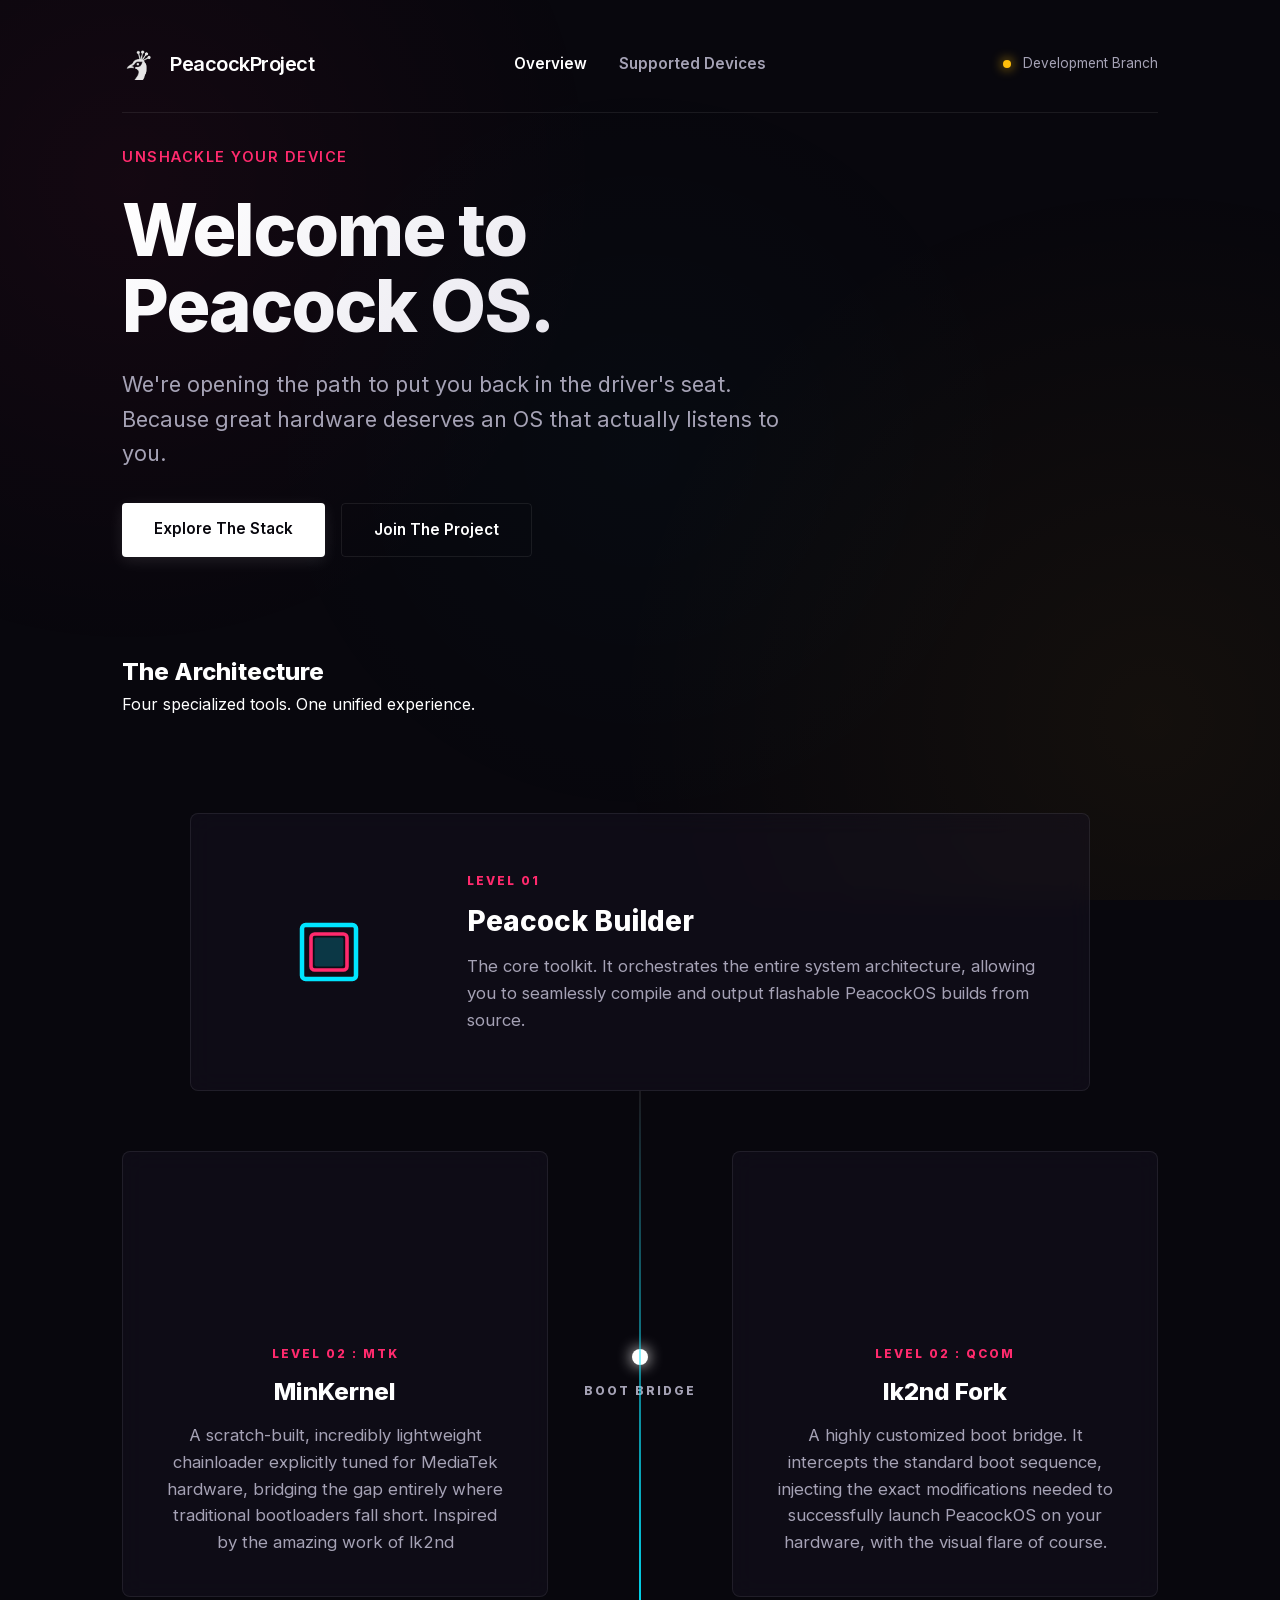
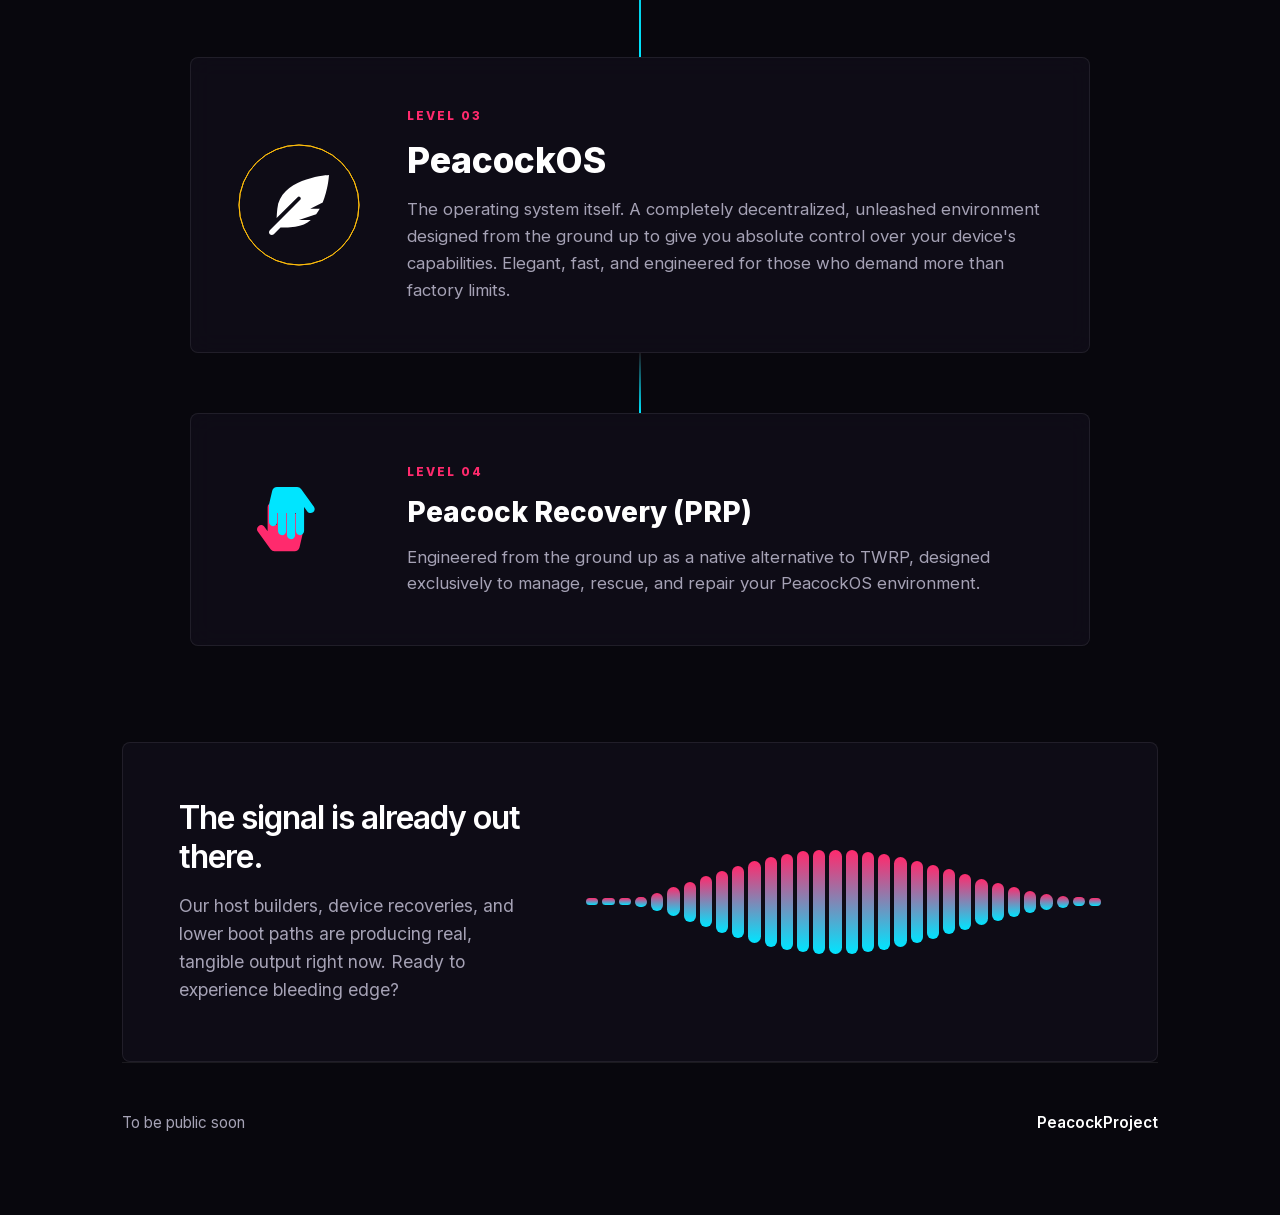
==== commit 211fe754: "Refresh static export for intro reveal handoff" ====
--- a/index.html
+++ b/index.html
@@ -1 +1 @@
-<!DOCTYPE html><html lang="en" class="inter_21da586e-module__jGVAvq__variable"><head><meta charSet="utf-8"/><meta name="viewport" content="width=device-width, initial-scale=1"/><link rel="preload" href="/_next/static/media/83afe278b6a6bb3c-s.p.0q-301v4kxxnr.woff2" as="font" crossorigin="" type="font/woff2"/><link rel="preload" as="image" href="/logo-mark-dark.png"/><link rel="stylesheet" href="/_next/static/chunks/067dyvo2xwlrw.css" data-precedence="next"/><link rel="preload" as="script" fetchPriority="low" href="/_next/static/chunks/0bzupvr5gt3k9.js"/><script src="/_next/static/chunks/0wtesm2ne~5-y.js" async=""></script><script src="/_next/static/chunks/16g.ca89g7fib.js" async=""></script><script src="/_next/static/chunks/turbopack-0~b1q~npl1~n-.js" async=""></script><script src="/_next/static/chunks/0h-jufpm1r-bk.js" async=""></script><script src="/_next/static/chunks/0d3shmwh5_nmn.js" async=""></script><script src="/_next/static/chunks/0vkqmy-4x_0rw.js" async=""></script><meta name="next-size-adjust" content=""/><title>Peacock // OS</title><meta name="description" content="PeacockProject static site built with Next.js while preserving the original design language and interactions."/><link rel="icon" href="/logo-mark-dark.png"/><script src="/_next/static/chunks/03~yq9q893hmn.js" noModule=""></script></head><body><div hidden=""><!--$--><!--/$--></div><div class="ambient-background" aria-hidden="true"></div><div class="page-container"><header class="sys-header reveal-jump"><div class="sys-brand"><img src="/logo-mark-dark.png" class="sys-logo" alt=""/><span class="sys-title">PeacockProject</span></div><nav class="sys-nav"><a class="nav-link active" href="/">Overview</a><a class="nav-link" href="/devices/">Supported Devices</a></nav><div class="sys-status"><div class="status-indicator"></div><span class="status-text">Development Branch</span></div></header><main class="page-content"><section class="module hero-module" id="surface"><div class="hero-content reveal-jump"><span class="eyebrow">Unshackle Your Device</span><h1 class="hero-title">Welcome to<br/>Peacock OS.</h1><p class="hero-lead">We&#x27;re opening the path to put you back in the driver&#x27;s seat. Because great hardware deserves an OS that actually listens to you.</p><div class="hero-actions"><a href="#stack" class="btn btn-primary">Explore The Stack</a><a href="https://github.com/orgs/PeacockProject/" class="btn btn-secondary">Join The Project</a></div></div></section><section class="module stack-module" id="stack"><div class="module-header reveal-jump"><h2>The Architecture</h2><p class="section-desc">Four specialized tools. One unified experience.</p></div><div class="arch-flow"><article class="arch-segment segment-full builder-segment reveal-jump"><div class="segment-visual"><svg class="anim-svg" viewBox="0 0 100 100"><rect class="svg-builder-core" x="35" y="35" width="30" height="30" rx="2" fill="none" stroke="var(--acc-cyan)" stroke-width="2.5"></rect><rect class="svg-builder-core-inner" x="42" y="42" width="16" height="16" rx="1" fill="var(--acc-cyan)" opacity="0.2"></rect><line class="svg-packet p-top" x1="50" y1="5" x2="50" y2="15" stroke="var(--acc-cyan)" stroke-width="1.5"></line><line class="svg-packet p-left" x1="5" y1="50" x2="15" y2="50" stroke="var(--acc-cyan)" stroke-width="1.5"></line><line class="svg-packet p-right" x1="95" y1="50" x2="85" y2="50" stroke="var(--acc-cyan)" stroke-width="1.5"></line><rect class="svg-build-output" x="40" y="40" width="20" height="20" rx="2" fill="none" stroke="var(--acc-magenta)" stroke-width="2"></rect></svg></div><div class="segment-content"><div class="tool-index">Level 01</div><h3 class="tool-title">Peacock Builder</h3><p class="tool-desc">The core toolkit. It orchestrates the entire system architecture, allowing you to seamlessly compile and output flashable PeacockOS builds from source.</p></div></article><div class="arch-split reveal-jump"><article class="arch-segment segment-half"><div class="segment-visual" style="transform:scale(0.9)"><svg class="anim-svg" viewBox="0 0 512 512"><path class="draw-path magenta-path" d="M416 48v416c0 26.51-21.49 48-48 48H144c-26.51 0-48-21.49-48-48V48c0-26.51 21.49-48 48-48h224c26.51 0 48 21.49 48 48zm96 58v12a6 6 0 0 1-6 6h-18v6a6 6 0 0 1-6 6h-42V88h42a6 6 0 0 1 6 6v6h18a6 6 0 0 1 6 6zm0 96v12a6 6 0 0 1-6 6h-18v6a6 6 0 0 1-6 6h-42v-48h42a6 6 0 0 1 6 6v6h18a6 6 0 0 1 6 6zm0 96v12a6 6 0 0 1-6 6h-18v6a6 6 0 0 1-6 6h-42v-48h42a6 6 0 0 1 6 6v6h18a6 6 0 0 1 6 6zm0 96v12a6 6 0 0 1-6 6h-18v6a6 6 0 0 1-6 6h-42v-48h42a6 6 0 0 1 6 6v6h18a6 6 0 0 1 6 6zM30 376h42v48H30a6 6 0 0 1-6-6v-6H6a6 6 0 0 1-6-6v-12a6 6 0 0 1 6-6h18v-6a6 6 0 0 1 6-6zm0-96h42v48H30a6 6 0 0 1-6-6v-6H6a6 6 0 0 1-6-6v-12a6 6 0 0 1 6-6h18v-6a6 6 0 0 1 6-6zm0-96h42v48H30a6 6 0 0 1-6-6v-6H6a6 6 0 0 1-6-6v-12a6 6 0 0 1 6-6h18v-6a6 6 0 0 1 6-6zm0-96h42v48H30a6 6 0 0 1-6-6v-6H6a6 6 0 0 1-6-6v-12a6 6 0 0 1 6-6h18v-6a6 6 0 0 1 6-6z"></path></svg></div><div class="segment-content"><div class="tool-index">Level 02 : MTK</div><h3 class="tool-title">MinKernel</h3><p class="tool-desc">A scratch-built, incredibly lightweight chainloader explicitly tuned for MediaTek hardware, bridging the gap entirely where traditional bootloaders fall short. Inspired by the amazing work of lk2nd</p></div></article><div class="split-center"><div class="center-node"></div><span class="center-label">BOOT BRIDGE</span></div><article class="arch-segment segment-half"><div class="segment-visual" style="transform:scale(0.9)"><svg class="anim-svg" viewBox="0 0 384 512"><path class="draw-path cyan-path" d="M384 144c0-44.2-35.8-80-80-80s-80 35.8-80 80c0 36.4 24.3 67.1 57.5 76.8-.6 16.1-4.2 28.5-11 36.9-15.4 19.2-49.3 22.4-85.2 25.7-28.2 2.6-57.4 5.4-81.3 16.9v-144c32.5-10.2 56-40.5 56-76.3 0-44.2-35.8-80-80-80S0 35.8 0 80c0 35.8 23.5 66.1 56 76.3v199.3C23.5 365.9 0 396.2 0 432c0 44.2 35.8 80 80 80s80-35.8 80-80c0-34-21.2-63.1-51.2-74.6 3.1-5.2 7.8-9.8 14.9-13.4 16.2-8.2 40.4-10.4 66.1-12.8 42.2-3.9 90-8.4 118.2-43.4 14-17.4 21.1-39.8 21.6-67.9 31.6-10.8 54.4-40.7 54.4-75.9zM80 64c8.8 0 16 7.2 16 16s-7.2 16-16 16-16-7.2-16-16 7.2-16 16-16zm0 384c-8.8 0-16-7.2-16-16s7.2-16 16-16 16 7.2 16 16-7.2 16-16 16zm224-320c8.8 0 16 7.2 16 16s-7.2 16-16 16-16-7.2-16-16 7.2-16 16-16z"></path></svg></div><div class="segment-content"><div class="tool-index">Level 02 : QCOM</div><h3 class="tool-title">lk2nd Fork</h3><p class="tool-desc">A highly customized boot bridge. It intercepts the standard boot sequence, injecting the exact modifications needed to successfully launch PeacockOS on your hardware, with the visual flare of course.</p></div></article></div><article class="arch-segment segment-full reveal-jump"><div class="segment-visual"><svg class="anim-svg" viewBox="0 0 512 512" style="overflow:visible"><circle class="svg-ripple-new" cx="256" cy="256" r="256" fill="none" stroke="var(--acc-gold)" vector-effect="non-scaling-stroke"></circle><circle class="svg-ripple-new delay-2" cx="256" cy="256" r="256" fill="none" stroke="var(--acc-gold)" vector-effect="non-scaling-stroke"></circle><g transform="translate(128, 128) scale(0.5)"><path class="svg-os-core" fill="var(--text-primary)" d="M512 0C460.22 3.56 96.44 38.2 71.01 287.61c-3.09 26.66-4.84 53.44-5.99 80.24l178.87-178.69c6.25-6.25 16.4-6.25 22.65 0s6.25 16.38 0 22.63L7.04 471.03c-9.38 9.37-9.38 24.57 0 33.94 9.38 9.37 24.59 9.37 33.98 0l57.13-57.07c42.09-.14 84.15-2.53 125.96-7.36 53.48-5.44 97.02-26.47 132.58-56.54H255.74l146.79-48.88c11.25-14.89 21.37-30.71 30.45-47.12h-81.14l106.54-53.21C500.29 132.86 510.19 26.26 512 0z"></path></g></svg></div><div class="segment-content"><div class="tool-index">Level 03</div><h3 class="tool-title" style="font-size:2.2rem;color:var(--text-primary)">PeacockOS</h3><p class="tool-desc">The operating system itself. A completely decentralized, unleashed environment designed from the ground up to give you absolute control over your device&#x27;s capabilities. Elegant, fast, and engineered for those who demand more than factory limits.</p></div></article><div class="flow-connector reveal-jump"><div class="flow-line"></div></div><article class="arch-segment segment-full reveal-jump"><div class="segment-visual"><svg class="anim-svg prp-rescue-svg" viewBox="0 0 1000 1000" style="overflow:visible"><g class="hand-bottom" fill="var(--acc-magenta)"><g transform="translate(150, 250) scale(0.85)"><path d="M408.781 128.007C386.356 127.578 368 146.36 368 168.79V256h-8V79.79c0-22.43-18.356-41.212-40.781-40.783C297.488 39.423 280 57.169 280 79v177h-8V40.79C272 18.36 253.644-.422 231.219.007 209.488.423 192 18.169 192 40v216h-8V80.79c0-22.43-18.356-41.212-40.781-40.783C121.488 40.423 104 58.169 104 80v235.992l-31.648-43.519c-12.993-17.866-38.009-21.817-55.877-8.823-17.865 12.994-21.815 38.01-8.822 55.877l125.601 172.705A48 48 0 0 0 172.073 512h197.59c22.274 0 41.622-15.324 46.724-37.006l26.508-112.66a192.011 192.011 0 0 0 5.104-43.975V168c.001-21.831-17.487-39.577-39.218-39.993z"></path></g></g><g class="hand-top" fill="var(--acc-cyan)"><g transform="translate(250, 150) scale(0.85) rotate(180 224 256)"><path d="M408.781 128.007C386.356 127.578 368 146.36 368 168.79V256h-8V79.79c0-22.43-18.356-41.212-40.781-40.783C297.488 39.423 280 57.169 280 79v177h-8V40.79C272 18.36 253.644-.422 231.219.007 209.488.423 192 18.169 192 40v216h-8V80.79c0-22.43-18.356-41.212-40.781-40.783C121.488 40.423 104 58.169 104 80v235.992l-31.648-43.519c-12.993-17.866-38.009-21.817-55.877-8.823-17.865 12.994-21.815 38.01-8.822 55.877l125.601 172.705A48 48 0 0 0 172.073 512h197.59c22.274 0 41.622-15.324 46.724-37.006l26.508-112.66a192.011 192.011 0 0 0 5.104-43.975V168c.001-21.831-17.487-39.577-39.218-39.993z"></path></g></g></svg></div><div class="segment-content"><div class="tool-index">Level 04</div><h3 class="tool-title">Peacock Recovery (PRP)</h3><p class="tool-desc">Engineered from the ground up as a native alternative to TWRP, designed exclusively to manage, rescue, and repair your PeacockOS environment.</p></div></article></div></section><section class="module signals-module reveal-jump" id="signals"><div class="signal-container" id="signal-reactor"><div class="signal-copy"><h2 class="signal-title">The signal is already out there.</h2><p>Our host builders, device recoveries, and lower boot paths are producing real, tangible output right now. Ready to experience bleeding edge?</p></div><div class="visualizer-wrapper"><div class="visualizer" id="audio-vis"><div class="vis-bar"></div><div class="vis-bar"></div><div class="vis-bar"></div><div class="vis-bar"></div><div class="vis-bar"></div><div class="vis-bar"></div><div class="vis-bar"></div><div class="vis-bar"></div><div class="vis-bar"></div><div class="vis-bar"></div><div class="vis-bar"></div><div class="vis-bar"></div><div class="vis-bar"></div><div class="vis-bar"></div><div class="vis-bar"></div><div class="vis-bar"></div><div class="vis-bar"></div><div class="vis-bar"></div><div class="vis-bar"></div><div class="vis-bar"></div><div class="vis-bar"></div><div class="vis-bar"></div><div class="vis-bar"></div><div class="vis-bar"></div><div class="vis-bar"></div><div class="vis-bar"></div><div class="vis-bar"></div><div class="vis-bar"></div><div class="vis-bar"></div><div class="vis-bar"></div><div class="vis-bar"></div><div class="vis-bar"></div></div></div></div></section><!--$--><!--/$--></main><footer class="sys-footer reveal-jump"><div class="footer-line">To be public soon</div><div class="footer-brand"><div class="brand-roller" data-direction="init" data-state="project"><span class="brand-item brand-item--project">PeacockProject</span><span class="brand-item brand-item--alt">YOURS ONLY</span></div></div></footer></div><script src="/_next/static/chunks/0bzupvr5gt3k9.js" id="_R_" async=""></script><script>(self.__next_f=self.__next_f||[]).push([0])</script><script>self.__next_f.push([1,"1:\"$Sreact.fragment\"\n2:I[37509,[\"/_next/static/chunks/0h-jufpm1r-bk.js\",\"/_next/static/chunks/0d3shmwh5_nmn.js\"],\"HomeIntro\"]\n3:I[48303,[\"/_next/static/chunks/0h-jufpm1r-bk.js\",\"/_next/static/chunks/0d3shmwh5_nmn.js\"],\"SiteHeader\"]\n4:I[39756,[\"/_next/static/chunks/0h-jufpm1r-bk.js\",\"/_next/static/chunks/0d3shmwh5_nmn.js\"],\"default\"]\n5:I[37457,[\"/_next/static/chunks/0h-jufpm1r-bk.js\",\"/_next/static/chunks/0d3shmwh5_nmn.js\"],\"default\"]\n6:I[16200,[\"/_next/static/chunks/0h-jufpm1r-bk.js\",\"/_next/static/chunks/0d3shmwh5_nmn.js\"],\"SiteFooter\"]\n7:I[36260,[\"/_next/static/chunks/0h-jufpm1r-bk.js\",\"/_next/static/chunks/0d3shmwh5_nmn.js\"],\"SiteEffects\"]\n10:I[68027,[\"/_next/static/chunks/0h-jufpm1r-bk.js\",\"/_next/static/chunks/0d3shmwh5_nmn.js\"],\"default\",1]\n:HL[\"/_next/static/chunks/067dyvo2xwlrw.css\",\"style\"]\n:HL[\"/_next/static/media/83afe278b6a6bb3c-s.p.0q-301v4kxxnr.woff2\",\"font\",{\"crossOrigin\":\"\",\"type\":\"font/woff2\"}]\n"])</script><script>self.__next_f.push([1,"0:{\"P\":null,\"c\":[\"\",\"\"],\"q\":\"\",\"i\":false,\"f\":[[[\"\",{\"children\":[\"__PAGE__\",{}]},\"$undefined\",\"$undefined\",16],[[\"$\",\"$1\",\"c\",{\"children\":[[[\"$\",\"link\",\"0\",{\"rel\":\"stylesheet\",\"href\":\"/_next/static/chunks/067dyvo2xwlrw.css\",\"precedence\":\"next\",\"crossOrigin\":\"$undefined\",\"nonce\":\"$undefined\"}],[\"$\",\"script\",\"script-0\",{\"src\":\"/_next/static/chunks/0h-jufpm1r-bk.js\",\"async\":true,\"nonce\":\"$undefined\"}],[\"$\",\"script\",\"script-1\",{\"src\":\"/_next/static/chunks/0d3shmwh5_nmn.js\",\"async\":true,\"nonce\":\"$undefined\"}]],[\"$\",\"html\",null,{\"lang\":\"en\",\"className\":\"inter_21da586e-module__jGVAvq__variable\",\"children\":[\"$\",\"body\",null,{\"children\":[[\"$\",\"$L2\",null,{}],[\"$\",\"div\",null,{\"className\":\"ambient-background\",\"aria-hidden\":\"true\"}],[\"$\",\"div\",null,{\"className\":\"page-container\",\"children\":[[\"$\",\"$L3\",null,{}],[\"$\",\"main\",null,{\"className\":\"page-content\",\"children\":[\"$\",\"$L4\",null,{\"parallelRouterKey\":\"children\",\"error\":\"$undefined\",\"errorStyles\":\"$undefined\",\"errorScripts\":\"$undefined\",\"template\":[\"$\",\"$L5\",null,{}],\"templateStyles\":\"$undefined\",\"templateScripts\":\"$undefined\",\"notFound\":[[[\"$\",\"title\",null,{\"children\":\"404: This page could not be found.\"}],[\"$\",\"div\",null,{\"style\":{\"fontFamily\":\"system-ui,\\\"Segoe UI\\\",Roboto,Helvetica,Arial,sans-serif,\\\"Apple Color Emoji\\\",\\\"Segoe UI Emoji\\\"\",\"height\":\"100vh\",\"textAlign\":\"center\",\"display\":\"flex\",\"flexDirection\":\"column\",\"alignItems\":\"center\",\"justifyContent\":\"center\"},\"children\":[\"$\",\"div\",null,{\"children\":[[\"$\",\"style\",null,{\"dangerouslySetInnerHTML\":{\"__html\":\"body{color:#000;background:#fff;margin:0}.next-error-h1{border-right:1px solid rgba(0,0,0,.3)}@media (prefers-color-scheme:dark){body{color:#fff;background:#000}.next-error-h1{border-right:1px solid rgba(255,255,255,.3)}}\"}}],[\"$\",\"h1\",null,{\"className\":\"next-error-h1\",\"style\":{\"display\":\"inline-block\",\"margin\":\"0 20px 0 0\",\"padding\":\"0 23px 0 0\",\"fontSize\":24,\"fontWeight\":500,\"verticalAlign\":\"top\",\"lineHeight\":\"49px\"},\"children\":404}],[\"$\",\"div\",null,{\"style\":{\"display\":\"inline-block\"},\"children\":[\"$\",\"h2\",null,{\"style\":{\"fontSize\":14,\"fontWeight\":400,\"lineHeight\":\"49px\",\"margin\":0},\"children\":\"This page could not be found.\"}]}]]}]}]],[]],\"forbidden\":\"$undefined\",\"unauthorized\":\"$undefined\"}]}],[\"$\",\"$L6\",null,{}]]}],[\"$\",\"$L7\",null,{}]]}]}]]}],{\"children\":[[\"$\",\"$1\",\"c\",{\"children\":[[[\"$\",\"section\",null,{\"className\":\"module hero-module\",\"id\":\"surface\",\"children\":[\"$\",\"div\",null,{\"className\":\"hero-content reveal-jump\",\"children\":[[\"$\",\"span\",null,{\"className\":\"eyebrow\",\"children\":\"Unshackle Your Device\"}],[\"$\",\"h1\",null,{\"className\":\"hero-title\",\"children\":[\"Welcome to\",[\"$\",\"br\",null,{}],\"Peacock OS.\"]}],[\"$\",\"p\",null,{\"className\":\"hero-lead\",\"children\":\"We're opening the path to put you back in the driver's seat. Because great hardware deserves an OS that actually listens to you.\"}],[\"$\",\"div\",null,{\"className\":\"hero-actions\",\"children\":[[\"$\",\"a\",null,{\"href\":\"#stack\",\"className\":\"btn btn-primary\",\"children\":\"Explore The Stack\"}],[\"$\",\"a\",null,{\"href\":\"https://github.com/orgs/PeacockProject/\",\"className\":\"btn btn-secondary\",\"children\":\"Join The Project\"}]]}]]}]}],[\"$\",\"section\",null,{\"className\":\"module stack-module\",\"id\":\"stack\",\"children\":[[\"$\",\"div\",null,{\"className\":\"module-header reveal-jump\",\"children\":[[\"$\",\"h2\",null,{\"children\":\"The Architecture\"}],[\"$\",\"p\",null,{\"className\":\"section-desc\",\"children\":\"Four specialized tools. One unified experience.\"}]]}],[\"$\",\"div\",null,{\"className\":\"arch-flow\",\"children\":[[\"$\",\"article\",null,{\"className\":\"arch-segment segment-full builder-segment reveal-jump\",\"children\":[[\"$\",\"div\",null,{\"className\":\"segment-visual\",\"children\":[\"$\",\"svg\",null,{\"className\":\"anim-svg\",\"viewBox\":\"0 0 100 100\",\"children\":[[\"$\",\"rect\",null,{\"className\":\"svg-builder-core\",\"x\":\"35\",\"y\":\"35\",\"width\":\"30\",\"height\":\"30\",\"rx\":\"2\",\"fill\":\"none\",\"stroke\":\"var(--acc-cyan)\",\"strokeWidth\":\"2.5\"}],[\"$\",\"rect\",null,{\"className\":\"svg-builder-core-inner\",\"x\":\"42\",\"y\":\"42\",\"width\":\"16\",\"height\":\"16\",\"rx\":\"1\",\"fill\":\"var(--acc-cyan)\",\"opacity\":\"0.2\"}],[\"$\",\"line\",null,{\"className\":\"svg-packet p-top\",\"x1\":\"50\",\"y1\":\"5\",\"x2\":\"50\",\"y2\":\"15\",\"stroke\":\"var(--acc-cyan)\",\"strokeWidth\":\"1.5\"}],[\"$\",\"line\",null,{\"className\":\"svg-packet p-left\",\"x1\":\"5\",\"y1\":\"50\",\"x2\":\"15\",\"y2\":\"50\",\"stroke\":\"var(--acc-cyan)\",\"strokeWidth\":\"1.5\"}],[\"$\",\"line\",null,{\"className\":\"svg-packet p-right\",\"x1\":\"95\",\"y1\":\"50\",\"x2\":\"85\",\"y2\":\"50\",\"stroke\":\"var(--acc-cyan)\",\"strokeWidth\":\"1.5\"}],[\"$\",\"rect\",null,{\"className\":\"svg-build-output\",\"x\":\"40\",\"y\":\"40\",\"width\":\"20\",\"height\":\"20\",\"rx\":\"2\",\"fill\":\"none\",\"stroke\":\"var(--acc-magenta)\",\"strokeWidth\":\"2\"}]]}]}],[\"$\",\"div\",null,{\"className\":\"segment-content\",\"children\":[[\"$\",\"div\",null,{\"className\":\"tool-index\",\"children\":\"Level 01\"}],[\"$\",\"h3\",null,{\"className\":\"tool-title\",\"children\":\"Peacock Builder\"}],[\"$\",\"p\",null,{\"className\":\"tool-desc\",\"children\":\"The core toolkit. It orchestrates the entire system architecture, allowing you to seamlessly compile and output flashable PeacockOS builds from source.\"}]]}]]}],\"$L8\",\"$L9\",\"$La\",\"$Lb\"]}]]}],\"$Lc\"],[\"$Ld\"],\"$Le\"]}],{},null,false,null]},null,false,null],\"$Lf\",false]],\"m\":\"$undefined\",\"G\":[\"$10\",[\"$L11\"]],\"S\":true,\"h\":null,\"s\":\"$undefined\",\"l\":\"$undefined\",\"p\":\"$undefined\",\"d\":\"$undefined\",\"b\":\"dGeat1KcF65G0ehK0OfGv\"}\n"])</script><script>self.__next_f.push([1,"12:I[93641,[\"/_next/static/chunks/0h-jufpm1r-bk.js\",\"/_next/static/chunks/0d3shmwh5_nmn.js\",\"/_next/static/chunks/0vkqmy-4x_0rw.js\"],\"SignalVisualizer\"]\n13:I[97367,[\"/_next/static/chunks/0h-jufpm1r-bk.js\",\"/_next/static/chunks/0d3shmwh5_nmn.js\"],\"OutletBoundary\"]\n14:\"$Sreact.suspense\"\n16:I[97367,[\"/_next/static/chunks/0h-jufpm1r-bk.js\",\"/_next/static/chunks/0d3shmwh5_nmn.js\"],\"ViewportBoundary\"]\n18:I[97367,[\"/_next/static/chunks/0h-jufpm1r-bk.js\",\"/_next/static/chunks/0d3shmwh5_nmn.js\"],\"MetadataBoundary\"]\n"])</script><script>self.__next_f.push([1,"8:[\"$\",\"div\",null,{\"className\":\"arch-split reveal-jump\",\"children\":[[\"$\",\"article\",null,{\"className\":\"arch-segment segment-half\",\"children\":[[\"$\",\"div\",null,{\"className\":\"segment-visual\",\"style\":{\"transform\":\"scale(0.9)\"},\"children\":[\"$\",\"svg\",null,{\"className\":\"anim-svg\",\"viewBox\":\"0 0 512 512\",\"children\":[\"$\",\"path\",null,{\"className\":\"draw-path magenta-path\",\"d\":\"M416 48v416c0 26.51-21.49 48-48 48H144c-26.51 0-48-21.49-48-48V48c0-26.51 21.49-48 48-48h224c26.51 0 48 21.49 48 48zm96 58v12a6 6 0 0 1-6 6h-18v6a6 6 0 0 1-6 6h-42V88h42a6 6 0 0 1 6 6v6h18a6 6 0 0 1 6 6zm0 96v12a6 6 0 0 1-6 6h-18v6a6 6 0 0 1-6 6h-42v-48h42a6 6 0 0 1 6 6v6h18a6 6 0 0 1 6 6zm0 96v12a6 6 0 0 1-6 6h-18v6a6 6 0 0 1-6 6h-42v-48h42a6 6 0 0 1 6 6v6h18a6 6 0 0 1 6 6zm0 96v12a6 6 0 0 1-6 6h-18v6a6 6 0 0 1-6 6h-42v-48h42a6 6 0 0 1 6 6v6h18a6 6 0 0 1 6 6zM30 376h42v48H30a6 6 0 0 1-6-6v-6H6a6 6 0 0 1-6-6v-12a6 6 0 0 1 6-6h18v-6a6 6 0 0 1 6-6zm0-96h42v48H30a6 6 0 0 1-6-6v-6H6a6 6 0 0 1-6-6v-12a6 6 0 0 1 6-6h18v-6a6 6 0 0 1 6-6zm0-96h42v48H30a6 6 0 0 1-6-6v-6H6a6 6 0 0 1-6-6v-12a6 6 0 0 1 6-6h18v-6a6 6 0 0 1 6-6zm0-96h42v48H30a6 6 0 0 1-6-6v-6H6a6 6 0 0 1-6-6v-12a6 6 0 0 1 6-6h18v-6a6 6 0 0 1 6-6z\"}]}]}],[\"$\",\"div\",null,{\"className\":\"segment-content\",\"children\":[[\"$\",\"div\",null,{\"className\":\"tool-index\",\"children\":\"Level 02 : MTK\"}],[\"$\",\"h3\",null,{\"className\":\"tool-title\",\"children\":\"MinKernel\"}],[\"$\",\"p\",null,{\"className\":\"tool-desc\",\"children\":\"A scratch-built, incredibly lightweight chainloader explicitly tuned for MediaTek hardware, bridging the gap entirely where traditional bootloaders fall short. Inspired by the amazing work of lk2nd\"}]]}]]}],[\"$\",\"div\",null,{\"className\":\"split-center\",\"children\":[[\"$\",\"div\",null,{\"className\":\"center-node\"}],[\"$\",\"span\",null,{\"className\":\"center-label\",\"children\":\"BOOT BRIDGE\"}]]}],[\"$\",\"article\",null,{\"className\":\"arch-segment segment-half\",\"children\":[[\"$\",\"div\",null,{\"className\":\"segment-visual\",\"style\":{\"transform\":\"scale(0.9)\"},\"children\":[\"$\",\"svg\",null,{\"className\":\"anim-svg\",\"viewBox\":\"0 0 384 512\",\"children\":[\"$\",\"path\",null,{\"className\":\"draw-path cyan-path\",\"d\":\"M384 144c0-44.2-35.8-80-80-80s-80 35.8-80 80c0 36.4 24.3 67.1 57.5 76.8-.6 16.1-4.2 28.5-11 36.9-15.4 19.2-49.3 22.4-85.2 25.7-28.2 2.6-57.4 5.4-81.3 16.9v-144c32.5-10.2 56-40.5 56-76.3 0-44.2-35.8-80-80-80S0 35.8 0 80c0 35.8 23.5 66.1 56 76.3v199.3C23.5 365.9 0 396.2 0 432c0 44.2 35.8 80 80 80s80-35.8 80-80c0-34-21.2-63.1-51.2-74.6 3.1-5.2 7.8-9.8 14.9-13.4 16.2-8.2 40.4-10.4 66.1-12.8 42.2-3.9 90-8.4 118.2-43.4 14-17.4 21.1-39.8 21.6-67.9 31.6-10.8 54.4-40.7 54.4-75.9zM80 64c8.8 0 16 7.2 16 16s-7.2 16-16 16-16-7.2-16-16 7.2-16 16-16zm0 384c-8.8 0-16-7.2-16-16s7.2-16 16-16 16 7.2 16 16-7.2 16-16 16zm224-320c8.8 0 16 7.2 16 16s-7.2 16-16 16-16-7.2-16-16 7.2-16 16-16z\"}]}]}],[\"$\",\"div\",null,{\"className\":\"segment-content\",\"children\":[[\"$\",\"div\",null,{\"className\":\"tool-index\",\"children\":\"Level 02 : QCOM\"}],[\"$\",\"h3\",null,{\"className\":\"tool-title\",\"children\":\"lk2nd Fork\"}],[\"$\",\"p\",null,{\"className\":\"tool-desc\",\"children\":\"A highly customized boot bridge. It intercepts the standard boot sequence, injecting the exact modifications needed to successfully launch PeacockOS on your hardware, with the visual flare of course.\"}]]}]]}]]}]\n"])</script><script>self.__next_f.push([1,"9:[\"$\",\"article\",null,{\"className\":\"arch-segment segment-full reveal-jump\",\"children\":[[\"$\",\"div\",null,{\"className\":\"segment-visual\",\"children\":[\"$\",\"svg\",null,{\"className\":\"anim-svg\",\"viewBox\":\"0 0 512 512\",\"style\":{\"overflow\":\"visible\"},\"children\":[[\"$\",\"circle\",null,{\"className\":\"svg-ripple-new\",\"cx\":\"256\",\"cy\":\"256\",\"r\":\"256\",\"fill\":\"none\",\"stroke\":\"var(--acc-gold)\",\"vectorEffect\":\"non-scaling-stroke\"}],[\"$\",\"circle\",null,{\"className\":\"svg-ripple-new delay-2\",\"cx\":\"256\",\"cy\":\"256\",\"r\":\"256\",\"fill\":\"none\",\"stroke\":\"var(--acc-gold)\",\"vectorEffect\":\"non-scaling-stroke\"}],[\"$\",\"g\",null,{\"transform\":\"translate(128, 128) scale(0.5)\",\"children\":[\"$\",\"path\",null,{\"className\":\"svg-os-core\",\"fill\":\"var(--text-primary)\",\"d\":\"M512 0C460.22 3.56 96.44 38.2 71.01 287.61c-3.09 26.66-4.84 53.44-5.99 80.24l178.87-178.69c6.25-6.25 16.4-6.25 22.65 0s6.25 16.38 0 22.63L7.04 471.03c-9.38 9.37-9.38 24.57 0 33.94 9.38 9.37 24.59 9.37 33.98 0l57.13-57.07c42.09-.14 84.15-2.53 125.96-7.36 53.48-5.44 97.02-26.47 132.58-56.54H255.74l146.79-48.88c11.25-14.89 21.37-30.71 30.45-47.12h-81.14l106.54-53.21C500.29 132.86 510.19 26.26 512 0z\"}]}]]}]}],[\"$\",\"div\",null,{\"className\":\"segment-content\",\"children\":[[\"$\",\"div\",null,{\"className\":\"tool-index\",\"children\":\"Level 03\"}],[\"$\",\"h3\",null,{\"className\":\"tool-title\",\"style\":{\"fontSize\":\"2.2rem\",\"color\":\"var(--text-primary)\"},\"children\":\"PeacockOS\"}],[\"$\",\"p\",null,{\"className\":\"tool-desc\",\"children\":\"The operating system itself. A completely decentralized, unleashed environment designed from the ground up to give you absolute control over your device's capabilities. Elegant, fast, and engineered for those who demand more than factory limits.\"}]]}]]}]\n"])</script><script>self.__next_f.push([1,"a:[\"$\",\"div\",null,{\"className\":\"flow-connector reveal-jump\",\"children\":[\"$\",\"div\",null,{\"className\":\"flow-line\"}]}]\n"])</script><script>self.__next_f.push([1,"b:[\"$\",\"article\",null,{\"className\":\"arch-segment segment-full reveal-jump\",\"children\":[[\"$\",\"div\",null,{\"className\":\"segment-visual\",\"children\":[\"$\",\"svg\",null,{\"className\":\"anim-svg prp-rescue-svg\",\"viewBox\":\"0 0 1000 1000\",\"style\":{\"overflow\":\"visible\"},\"children\":[[\"$\",\"g\",null,{\"className\":\"hand-bottom\",\"fill\":\"var(--acc-magenta)\",\"children\":[\"$\",\"g\",null,{\"transform\":\"translate(150, 250) scale(0.85)\",\"children\":[\"$\",\"path\",null,{\"d\":\"M408.781 128.007C386.356 127.578 368 146.36 368 168.79V256h-8V79.79c0-22.43-18.356-41.212-40.781-40.783C297.488 39.423 280 57.169 280 79v177h-8V40.79C272 18.36 253.644-.422 231.219.007 209.488.423 192 18.169 192 40v216h-8V80.79c0-22.43-18.356-41.212-40.781-40.783C121.488 40.423 104 58.169 104 80v235.992l-31.648-43.519c-12.993-17.866-38.009-21.817-55.877-8.823-17.865 12.994-21.815 38.01-8.822 55.877l125.601 172.705A48 48 0 0 0 172.073 512h197.59c22.274 0 41.622-15.324 46.724-37.006l26.508-112.66a192.011 192.011 0 0 0 5.104-43.975V168c.001-21.831-17.487-39.577-39.218-39.993z\"}]}]}],[\"$\",\"g\",null,{\"className\":\"hand-top\",\"fill\":\"var(--acc-cyan)\",\"children\":[\"$\",\"g\",null,{\"transform\":\"translate(250, 150) scale(0.85) rotate(180 224 256)\",\"children\":[\"$\",\"path\",null,{\"d\":\"M408.781 128.007C386.356 127.578 368 146.36 368 168.79V256h-8V79.79c0-22.43-18.356-41.212-40.781-40.783C297.488 39.423 280 57.169 280 79v177h-8V40.79C272 18.36 253.644-.422 231.219.007 209.488.423 192 18.169 192 40v216h-8V80.79c0-22.43-18.356-41.212-40.781-40.783C121.488 40.423 104 58.169 104 80v235.992l-31.648-43.519c-12.993-17.866-38.009-21.817-55.877-8.823-17.865 12.994-21.815 38.01-8.822 55.877l125.601 172.705A48 48 0 0 0 172.073 512h197.59c22.274 0 41.622-15.324 46.724-37.006l26.508-112.66a192.011 192.011 0 0 0 5.104-43.975V168c.001-21.831-17.487-39.577-39.218-39.993z\"}]}]}]]}]}],[\"$\",\"div\",null,{\"className\":\"segment-content\",\"children\":[[\"$\",\"div\",null,{\"className\":\"tool-index\",\"children\":\"Level 04\"}],[\"$\",\"h3\",null,{\"className\":\"tool-title\",\"children\":\"Peacock Recovery (PRP)\"}],[\"$\",\"p\",null,{\"className\":\"tool-desc\",\"children\":\"Engineered from the ground up as a native alternative to TWRP, designed exclusively to manage, rescue, and repair your PeacockOS environment.\"}]]}]]}]\n"])</script><script>self.__next_f.push([1,"c:[\"$\",\"section\",null,{\"className\":\"module signals-module reveal-jump\",\"id\":\"signals\",\"children\":[\"$\",\"div\",null,{\"className\":\"signal-container\",\"id\":\"signal-reactor\",\"children\":[[\"$\",\"div\",null,{\"className\":\"signal-copy\",\"children\":[[\"$\",\"h2\",null,{\"className\":\"signal-title\",\"children\":\"The signal is already out there.\"}],[\"$\",\"p\",null,{\"children\":\"Our host builders, device recoveries, and lower boot paths are producing real, tangible output right now. Ready to experience bleeding edge?\"}]]}],[\"$\",\"div\",null,{\"className\":\"visualizer-wrapper\",\"children\":[\"$\",\"$L12\",null,{}]}]]}]}]\nd:[\"$\",\"script\",\"script-0\",{\"src\":\"/_next/static/chunks/0vkqmy-4x_0rw.js\",\"async\":true,\"nonce\":\"$undefined\"}]\ne:[\"$\",\"$L13\",null,{\"children\":[\"$\",\"$14\",null,{\"name\":\"Next.MetadataOutlet\",\"children\":\"$@15\"}]}]\nf:[\"$\",\"$1\",\"h\",{\"children\":[null,[\"$\",\"$L16\",null,{\"children\":\"$L17\"}],[\"$\",\"div\",null,{\"hidden\":true,\"children\":[\"$\",\"$L18\",null,{\"children\":[\"$\",\"$14\",null,{\"name\":\"Next.Metadata\",\"children\":\"$L19\"}]}]}],[\"$\",\"meta\",null,{\"name\":\"next-size-adjust\",\"content\":\"\"}]]}]\n11:[\"$\",\"link\",\"0\",{\"rel\":\"stylesheet\",\"href\":\"/_next/static/chunks/067dyvo2xwlrw.css\",\"precedence\":\"next\",\"crossOrigin\":\"$undefined\",\"nonce\":\"$undefined\"}]\n"])</script><script>self.__next_f.push([1,"17:[[\"$\",\"meta\",\"0\",{\"charSet\":\"utf-8\"}],[\"$\",\"meta\",\"1\",{\"name\":\"viewport\",\"content\":\"width=device-width, initial-scale=1\"}]]\n"])</script><script>self.__next_f.push([1,"1a:I[27201,[\"/_next/static/chunks/0h-jufpm1r-bk.js\",\"/_next/static/chunks/0d3shmwh5_nmn.js\"],\"IconMark\"]\n15:null\n19:[[\"$\",\"title\",\"0\",{\"children\":\"Peacock // OS\"}],[\"$\",\"meta\",\"1\",{\"name\":\"description\",\"content\":\"PeacockProject static site built with Next.js while preserving the original design language and interactions.\"}],[\"$\",\"link\",\"2\",{\"rel\":\"icon\",\"href\":\"/logo-mark-dark.png\"}],[\"$\",\"$L1a\",\"3\",{}]]\n"])</script></body></html>+<!DOCTYPE html><html lang="en" class="inter_21da586e-module__jGVAvq__variable"><head><meta charSet="utf-8"/><meta name="viewport" content="width=device-width, initial-scale=1"/><link rel="preload" href="/_next/static/media/83afe278b6a6bb3c-s.p.0q-301v4kxxnr.woff2" as="font" crossorigin="" type="font/woff2"/><link rel="preload" as="image" href="/logo-mark-dark.png"/><link rel="stylesheet" href="/_next/static/chunks/067dyvo2xwlrw.css" data-precedence="next"/><link rel="preload" as="script" fetchPriority="low" href="/_next/static/chunks/0bzupvr5gt3k9.js"/><script src="/_next/static/chunks/0wtesm2ne~5-y.js" async=""></script><script src="/_next/static/chunks/16g.ca89g7fib.js" async=""></script><script src="/_next/static/chunks/turbopack-0~b1q~npl1~n-.js" async=""></script><script src="/_next/static/chunks/0palhgcng43il.js" async=""></script><script src="/_next/static/chunks/0d3shmwh5_nmn.js" async=""></script><script src="/_next/static/chunks/0vkqmy-4x_0rw.js" async=""></script><meta name="next-size-adjust" content=""/><title>Peacock // OS</title><meta name="description" content="PeacockProject static site built with Next.js while preserving the original design language and interactions."/><link rel="icon" href="/logo-mark-dark.png"/><script src="/_next/static/chunks/03~yq9q893hmn.js" noModule=""></script></head><body><div hidden=""><!--$--><!--/$--></div><div class="ambient-background" aria-hidden="true"></div><div class="page-container"><header class="sys-header reveal-jump"><div class="sys-brand"><img src="/logo-mark-dark.png" class="sys-logo" alt=""/><span class="sys-title">PeacockProject</span></div><nav class="sys-nav"><a class="nav-link active" href="/">Overview</a><a class="nav-link" href="/devices/">Supported Devices</a></nav><div class="sys-status"><div class="status-indicator"></div><span class="status-text">Development Branch</span></div></header><main class="page-content"><section class="module hero-module" id="surface"><div class="hero-content reveal-jump"><span class="eyebrow">Unshackle Your Device</span><h1 class="hero-title">Welcome to<br/>Peacock OS.</h1><p class="hero-lead">We&#x27;re opening the path to put you back in the driver&#x27;s seat. Because great hardware deserves an OS that actually listens to you.</p><div class="hero-actions"><a href="#stack" class="btn btn-primary">Explore The Stack</a><a href="https://github.com/orgs/PeacockProject/" class="btn btn-secondary">Join The Project</a></div></div></section><section class="module stack-module" id="stack"><div class="module-header reveal-jump"><h2>The Architecture</h2><p class="section-desc">Four specialized tools. One unified experience.</p></div><div class="arch-flow"><article class="arch-segment segment-full builder-segment reveal-jump"><div class="segment-visual"><svg class="anim-svg" viewBox="0 0 100 100"><rect class="svg-builder-core" x="35" y="35" width="30" height="30" rx="2" fill="none" stroke="var(--acc-cyan)" stroke-width="2.5"></rect><rect class="svg-builder-core-inner" x="42" y="42" width="16" height="16" rx="1" fill="var(--acc-cyan)" opacity="0.2"></rect><line class="svg-packet p-top" x1="50" y1="5" x2="50" y2="15" stroke="var(--acc-cyan)" stroke-width="1.5"></line><line class="svg-packet p-left" x1="5" y1="50" x2="15" y2="50" stroke="var(--acc-cyan)" stroke-width="1.5"></line><line class="svg-packet p-right" x1="95" y1="50" x2="85" y2="50" stroke="var(--acc-cyan)" stroke-width="1.5"></line><rect class="svg-build-output" x="40" y="40" width="20" height="20" rx="2" fill="none" stroke="var(--acc-magenta)" stroke-width="2"></rect></svg></div><div class="segment-content"><div class="tool-index">Level 01</div><h3 class="tool-title">Peacock Builder</h3><p class="tool-desc">The core toolkit. It orchestrates the entire system architecture, allowing you to seamlessly compile and output flashable PeacockOS builds from source.</p></div></article><div class="arch-split reveal-jump"><article class="arch-segment segment-half"><div class="segment-visual" style="transform:scale(0.9)"><svg class="anim-svg" viewBox="0 0 512 512"><path class="draw-path magenta-path" d="M416 48v416c0 26.51-21.49 48-48 48H144c-26.51 0-48-21.49-48-48V48c0-26.51 21.49-48 48-48h224c26.51 0 48 21.49 48 48zm96 58v12a6 6 0 0 1-6 6h-18v6a6 6 0 0 1-6 6h-42V88h42a6 6 0 0 1 6 6v6h18a6 6 0 0 1 6 6zm0 96v12a6 6 0 0 1-6 6h-18v6a6 6 0 0 1-6 6h-42v-48h42a6 6 0 0 1 6 6v6h18a6 6 0 0 1 6 6zm0 96v12a6 6 0 0 1-6 6h-18v6a6 6 0 0 1-6 6h-42v-48h42a6 6 0 0 1 6 6v6h18a6 6 0 0 1 6 6zm0 96v12a6 6 0 0 1-6 6h-18v6a6 6 0 0 1-6 6h-42v-48h42a6 6 0 0 1 6 6v6h18a6 6 0 0 1 6 6zM30 376h42v48H30a6 6 0 0 1-6-6v-6H6a6 6 0 0 1-6-6v-12a6 6 0 0 1 6-6h18v-6a6 6 0 0 1 6-6zm0-96h42v48H30a6 6 0 0 1-6-6v-6H6a6 6 0 0 1-6-6v-12a6 6 0 0 1 6-6h18v-6a6 6 0 0 1 6-6zm0-96h42v48H30a6 6 0 0 1-6-6v-6H6a6 6 0 0 1-6-6v-12a6 6 0 0 1 6-6h18v-6a6 6 0 0 1 6-6zm0-96h42v48H30a6 6 0 0 1-6-6v-6H6a6 6 0 0 1-6-6v-12a6 6 0 0 1 6-6h18v-6a6 6 0 0 1 6-6z"></path></svg></div><div class="segment-content"><div class="tool-index">Level 02 : MTK</div><h3 class="tool-title">MinKernel</h3><p class="tool-desc">A scratch-built, incredibly lightweight chainloader explicitly tuned for MediaTek hardware, bridging the gap entirely where traditional bootloaders fall short. Inspired by the amazing work of lk2nd</p></div></article><div class="split-center"><div class="center-node"></div><span class="center-label">BOOT BRIDGE</span></div><article class="arch-segment segment-half"><div class="segment-visual" style="transform:scale(0.9)"><svg class="anim-svg" viewBox="0 0 384 512"><path class="draw-path cyan-path" d="M384 144c0-44.2-35.8-80-80-80s-80 35.8-80 80c0 36.4 24.3 67.1 57.5 76.8-.6 16.1-4.2 28.5-11 36.9-15.4 19.2-49.3 22.4-85.2 25.7-28.2 2.6-57.4 5.4-81.3 16.9v-144c32.5-10.2 56-40.5 56-76.3 0-44.2-35.8-80-80-80S0 35.8 0 80c0 35.8 23.5 66.1 56 76.3v199.3C23.5 365.9 0 396.2 0 432c0 44.2 35.8 80 80 80s80-35.8 80-80c0-34-21.2-63.1-51.2-74.6 3.1-5.2 7.8-9.8 14.9-13.4 16.2-8.2 40.4-10.4 66.1-12.8 42.2-3.9 90-8.4 118.2-43.4 14-17.4 21.1-39.8 21.6-67.9 31.6-10.8 54.4-40.7 54.4-75.9zM80 64c8.8 0 16 7.2 16 16s-7.2 16-16 16-16-7.2-16-16 7.2-16 16-16zm0 384c-8.8 0-16-7.2-16-16s7.2-16 16-16 16 7.2 16 16-7.2 16-16 16zm224-320c8.8 0 16 7.2 16 16s-7.2 16-16 16-16-7.2-16-16 7.2-16 16-16z"></path></svg></div><div class="segment-content"><div class="tool-index">Level 02 : QCOM</div><h3 class="tool-title">lk2nd Fork</h3><p class="tool-desc">A highly customized boot bridge. It intercepts the standard boot sequence, injecting the exact modifications needed to successfully launch PeacockOS on your hardware, with the visual flare of course.</p></div></article></div><article class="arch-segment segment-full reveal-jump"><div class="segment-visual"><svg class="anim-svg" viewBox="0 0 512 512" style="overflow:visible"><circle class="svg-ripple-new" cx="256" cy="256" r="256" fill="none" stroke="var(--acc-gold)" vector-effect="non-scaling-stroke"></circle><circle class="svg-ripple-new delay-2" cx="256" cy="256" r="256" fill="none" stroke="var(--acc-gold)" vector-effect="non-scaling-stroke"></circle><g transform="translate(128, 128) scale(0.5)"><path class="svg-os-core" fill="var(--text-primary)" d="M512 0C460.22 3.56 96.44 38.2 71.01 287.61c-3.09 26.66-4.84 53.44-5.99 80.24l178.87-178.69c6.25-6.25 16.4-6.25 22.65 0s6.25 16.38 0 22.63L7.04 471.03c-9.38 9.37-9.38 24.57 0 33.94 9.38 9.37 24.59 9.37 33.98 0l57.13-57.07c42.09-.14 84.15-2.53 125.96-7.36 53.48-5.44 97.02-26.47 132.58-56.54H255.74l146.79-48.88c11.25-14.89 21.37-30.71 30.45-47.12h-81.14l106.54-53.21C500.29 132.86 510.19 26.26 512 0z"></path></g></svg></div><div class="segment-content"><div class="tool-index">Level 03</div><h3 class="tool-title" style="font-size:2.2rem;color:var(--text-primary)">PeacockOS</h3><p class="tool-desc">The operating system itself. A completely decentralized, unleashed environment designed from the ground up to give you absolute control over your device&#x27;s capabilities. Elegant, fast, and engineered for those who demand more than factory limits.</p></div></article><div class="flow-connector reveal-jump"><div class="flow-line"></div></div><article class="arch-segment segment-full reveal-jump"><div class="segment-visual"><svg class="anim-svg prp-rescue-svg" viewBox="0 0 1000 1000" style="overflow:visible"><g class="hand-bottom" fill="var(--acc-magenta)"><g transform="translate(150, 250) scale(0.85)"><path d="M408.781 128.007C386.356 127.578 368 146.36 368 168.79V256h-8V79.79c0-22.43-18.356-41.212-40.781-40.783C297.488 39.423 280 57.169 280 79v177h-8V40.79C272 18.36 253.644-.422 231.219.007 209.488.423 192 18.169 192 40v216h-8V80.79c0-22.43-18.356-41.212-40.781-40.783C121.488 40.423 104 58.169 104 80v235.992l-31.648-43.519c-12.993-17.866-38.009-21.817-55.877-8.823-17.865 12.994-21.815 38.01-8.822 55.877l125.601 172.705A48 48 0 0 0 172.073 512h197.59c22.274 0 41.622-15.324 46.724-37.006l26.508-112.66a192.011 192.011 0 0 0 5.104-43.975V168c.001-21.831-17.487-39.577-39.218-39.993z"></path></g></g><g class="hand-top" fill="var(--acc-cyan)"><g transform="translate(250, 150) scale(0.85) rotate(180 224 256)"><path d="M408.781 128.007C386.356 127.578 368 146.36 368 168.79V256h-8V79.79c0-22.43-18.356-41.212-40.781-40.783C297.488 39.423 280 57.169 280 79v177h-8V40.79C272 18.36 253.644-.422 231.219.007 209.488.423 192 18.169 192 40v216h-8V80.79c0-22.43-18.356-41.212-40.781-40.783C121.488 40.423 104 58.169 104 80v235.992l-31.648-43.519c-12.993-17.866-38.009-21.817-55.877-8.823-17.865 12.994-21.815 38.01-8.822 55.877l125.601 172.705A48 48 0 0 0 172.073 512h197.59c22.274 0 41.622-15.324 46.724-37.006l26.508-112.66a192.011 192.011 0 0 0 5.104-43.975V168c.001-21.831-17.487-39.577-39.218-39.993z"></path></g></g></svg></div><div class="segment-content"><div class="tool-index">Level 04</div><h3 class="tool-title">Peacock Recovery (PRP)</h3><p class="tool-desc">Engineered from the ground up as a native alternative to TWRP, designed exclusively to manage, rescue, and repair your PeacockOS environment.</p></div></article></div></section><section class="module signals-module reveal-jump" id="signals"><div class="signal-container" id="signal-reactor"><div class="signal-copy"><h2 class="signal-title">The signal is already out there.</h2><p>Our host builders, device recoveries, and lower boot paths are producing real, tangible output right now. Ready to experience bleeding edge?</p></div><div class="visualizer-wrapper"><div class="visualizer" id="audio-vis"><div class="vis-bar"></div><div class="vis-bar"></div><div class="vis-bar"></div><div class="vis-bar"></div><div class="vis-bar"></div><div class="vis-bar"></div><div class="vis-bar"></div><div class="vis-bar"></div><div class="vis-bar"></div><div class="vis-bar"></div><div class="vis-bar"></div><div class="vis-bar"></div><div class="vis-bar"></div><div class="vis-bar"></div><div class="vis-bar"></div><div class="vis-bar"></div><div class="vis-bar"></div><div class="vis-bar"></div><div class="vis-bar"></div><div class="vis-bar"></div><div class="vis-bar"></div><div class="vis-bar"></div><div class="vis-bar"></div><div class="vis-bar"></div><div class="vis-bar"></div><div class="vis-bar"></div><div class="vis-bar"></div><div class="vis-bar"></div><div class="vis-bar"></div><div class="vis-bar"></div><div class="vis-bar"></div><div class="vis-bar"></div></div></div></div></section><!--$--><!--/$--></main><footer class="sys-footer reveal-jump"><div class="footer-line">To be public soon</div><div class="footer-brand"><div class="brand-roller" data-direction="init" data-state="project"><span class="brand-item brand-item--project">PeacockProject</span><span class="brand-item brand-item--alt">YOURS ONLY</span></div></div></footer></div><script src="/_next/static/chunks/0bzupvr5gt3k9.js" id="_R_" async=""></script><script>(self.__next_f=self.__next_f||[]).push([0])</script><script>self.__next_f.push([1,"1:\"$Sreact.fragment\"\n2:I[37509,[\"/_next/static/chunks/0palhgcng43il.js\",\"/_next/static/chunks/0d3shmwh5_nmn.js\"],\"HomeIntro\"]\n3:I[48303,[\"/_next/static/chunks/0palhgcng43il.js\",\"/_next/static/chunks/0d3shmwh5_nmn.js\"],\"SiteHeader\"]\n4:I[39756,[\"/_next/static/chunks/0palhgcng43il.js\",\"/_next/static/chunks/0d3shmwh5_nmn.js\"],\"default\"]\n5:I[37457,[\"/_next/static/chunks/0palhgcng43il.js\",\"/_next/static/chunks/0d3shmwh5_nmn.js\"],\"default\"]\n6:I[16200,[\"/_next/static/chunks/0palhgcng43il.js\",\"/_next/static/chunks/0d3shmwh5_nmn.js\"],\"SiteFooter\"]\n7:I[36260,[\"/_next/static/chunks/0palhgcng43il.js\",\"/_next/static/chunks/0d3shmwh5_nmn.js\"],\"SiteEffects\"]\n10:I[68027,[\"/_next/static/chunks/0palhgcng43il.js\",\"/_next/static/chunks/0d3shmwh5_nmn.js\"],\"default\",1]\n:HL[\"/_next/static/chunks/067dyvo2xwlrw.css\",\"style\"]\n:HL[\"/_next/static/media/83afe278b6a6bb3c-s.p.0q-301v4kxxnr.woff2\",\"font\",{\"crossOrigin\":\"\",\"type\":\"font/woff2\"}]\n"])</script><script>self.__next_f.push([1,"0:{\"P\":null,\"c\":[\"\",\"\"],\"q\":\"\",\"i\":false,\"f\":[[[\"\",{\"children\":[\"__PAGE__\",{}]},\"$undefined\",\"$undefined\",16],[[\"$\",\"$1\",\"c\",{\"children\":[[[\"$\",\"link\",\"0\",{\"rel\":\"stylesheet\",\"href\":\"/_next/static/chunks/067dyvo2xwlrw.css\",\"precedence\":\"next\",\"crossOrigin\":\"$undefined\",\"nonce\":\"$undefined\"}],[\"$\",\"script\",\"script-0\",{\"src\":\"/_next/static/chunks/0palhgcng43il.js\",\"async\":true,\"nonce\":\"$undefined\"}],[\"$\",\"script\",\"script-1\",{\"src\":\"/_next/static/chunks/0d3shmwh5_nmn.js\",\"async\":true,\"nonce\":\"$undefined\"}]],[\"$\",\"html\",null,{\"lang\":\"en\",\"className\":\"inter_21da586e-module__jGVAvq__variable\",\"children\":[\"$\",\"body\",null,{\"children\":[[\"$\",\"$L2\",null,{}],[\"$\",\"div\",null,{\"className\":\"ambient-background\",\"aria-hidden\":\"true\"}],[\"$\",\"div\",null,{\"className\":\"page-container\",\"children\":[[\"$\",\"$L3\",null,{}],[\"$\",\"main\",null,{\"className\":\"page-content\",\"children\":[\"$\",\"$L4\",null,{\"parallelRouterKey\":\"children\",\"error\":\"$undefined\",\"errorStyles\":\"$undefined\",\"errorScripts\":\"$undefined\",\"template\":[\"$\",\"$L5\",null,{}],\"templateStyles\":\"$undefined\",\"templateScripts\":\"$undefined\",\"notFound\":[[[\"$\",\"title\",null,{\"children\":\"404: This page could not be found.\"}],[\"$\",\"div\",null,{\"style\":{\"fontFamily\":\"system-ui,\\\"Segoe UI\\\",Roboto,Helvetica,Arial,sans-serif,\\\"Apple Color Emoji\\\",\\\"Segoe UI Emoji\\\"\",\"height\":\"100vh\",\"textAlign\":\"center\",\"display\":\"flex\",\"flexDirection\":\"column\",\"alignItems\":\"center\",\"justifyContent\":\"center\"},\"children\":[\"$\",\"div\",null,{\"children\":[[\"$\",\"style\",null,{\"dangerouslySetInnerHTML\":{\"__html\":\"body{color:#000;background:#fff;margin:0}.next-error-h1{border-right:1px solid rgba(0,0,0,.3)}@media (prefers-color-scheme:dark){body{color:#fff;background:#000}.next-error-h1{border-right:1px solid rgba(255,255,255,.3)}}\"}}],[\"$\",\"h1\",null,{\"className\":\"next-error-h1\",\"style\":{\"display\":\"inline-block\",\"margin\":\"0 20px 0 0\",\"padding\":\"0 23px 0 0\",\"fontSize\":24,\"fontWeight\":500,\"verticalAlign\":\"top\",\"lineHeight\":\"49px\"},\"children\":404}],[\"$\",\"div\",null,{\"style\":{\"display\":\"inline-block\"},\"children\":[\"$\",\"h2\",null,{\"style\":{\"fontSize\":14,\"fontWeight\":400,\"lineHeight\":\"49px\",\"margin\":0},\"children\":\"This page could not be found.\"}]}]]}]}]],[]],\"forbidden\":\"$undefined\",\"unauthorized\":\"$undefined\"}]}],[\"$\",\"$L6\",null,{}]]}],[\"$\",\"$L7\",null,{}]]}]}]]}],{\"children\":[[\"$\",\"$1\",\"c\",{\"children\":[[[\"$\",\"section\",null,{\"className\":\"module hero-module\",\"id\":\"surface\",\"children\":[\"$\",\"div\",null,{\"className\":\"hero-content reveal-jump\",\"children\":[[\"$\",\"span\",null,{\"className\":\"eyebrow\",\"children\":\"Unshackle Your Device\"}],[\"$\",\"h1\",null,{\"className\":\"hero-title\",\"children\":[\"Welcome to\",[\"$\",\"br\",null,{}],\"Peacock OS.\"]}],[\"$\",\"p\",null,{\"className\":\"hero-lead\",\"children\":\"We're opening the path to put you back in the driver's seat. Because great hardware deserves an OS that actually listens to you.\"}],[\"$\",\"div\",null,{\"className\":\"hero-actions\",\"children\":[[\"$\",\"a\",null,{\"href\":\"#stack\",\"className\":\"btn btn-primary\",\"children\":\"Explore The Stack\"}],[\"$\",\"a\",null,{\"href\":\"https://github.com/orgs/PeacockProject/\",\"className\":\"btn btn-secondary\",\"children\":\"Join The Project\"}]]}]]}]}],[\"$\",\"section\",null,{\"className\":\"module stack-module\",\"id\":\"stack\",\"children\":[[\"$\",\"div\",null,{\"className\":\"module-header reveal-jump\",\"children\":[[\"$\",\"h2\",null,{\"children\":\"The Architecture\"}],[\"$\",\"p\",null,{\"className\":\"section-desc\",\"children\":\"Four specialized tools. One unified experience.\"}]]}],[\"$\",\"div\",null,{\"className\":\"arch-flow\",\"children\":[[\"$\",\"article\",null,{\"className\":\"arch-segment segment-full builder-segment reveal-jump\",\"children\":[[\"$\",\"div\",null,{\"className\":\"segment-visual\",\"children\":[\"$\",\"svg\",null,{\"className\":\"anim-svg\",\"viewBox\":\"0 0 100 100\",\"children\":[[\"$\",\"rect\",null,{\"className\":\"svg-builder-core\",\"x\":\"35\",\"y\":\"35\",\"width\":\"30\",\"height\":\"30\",\"rx\":\"2\",\"fill\":\"none\",\"stroke\":\"var(--acc-cyan)\",\"strokeWidth\":\"2.5\"}],[\"$\",\"rect\",null,{\"className\":\"svg-builder-core-inner\",\"x\":\"42\",\"y\":\"42\",\"width\":\"16\",\"height\":\"16\",\"rx\":\"1\",\"fill\":\"var(--acc-cyan)\",\"opacity\":\"0.2\"}],[\"$\",\"line\",null,{\"className\":\"svg-packet p-top\",\"x1\":\"50\",\"y1\":\"5\",\"x2\":\"50\",\"y2\":\"15\",\"stroke\":\"var(--acc-cyan)\",\"strokeWidth\":\"1.5\"}],[\"$\",\"line\",null,{\"className\":\"svg-packet p-left\",\"x1\":\"5\",\"y1\":\"50\",\"x2\":\"15\",\"y2\":\"50\",\"stroke\":\"var(--acc-cyan)\",\"strokeWidth\":\"1.5\"}],[\"$\",\"line\",null,{\"className\":\"svg-packet p-right\",\"x1\":\"95\",\"y1\":\"50\",\"x2\":\"85\",\"y2\":\"50\",\"stroke\":\"var(--acc-cyan)\",\"strokeWidth\":\"1.5\"}],[\"$\",\"rect\",null,{\"className\":\"svg-build-output\",\"x\":\"40\",\"y\":\"40\",\"width\":\"20\",\"height\":\"20\",\"rx\":\"2\",\"fill\":\"none\",\"stroke\":\"var(--acc-magenta)\",\"strokeWidth\":\"2\"}]]}]}],[\"$\",\"div\",null,{\"className\":\"segment-content\",\"children\":[[\"$\",\"div\",null,{\"className\":\"tool-index\",\"children\":\"Level 01\"}],[\"$\",\"h3\",null,{\"className\":\"tool-title\",\"children\":\"Peacock Builder\"}],[\"$\",\"p\",null,{\"className\":\"tool-desc\",\"children\":\"The core toolkit. It orchestrates the entire system architecture, allowing you to seamlessly compile and output flashable PeacockOS builds from source.\"}]]}]]}],\"$L8\",\"$L9\",\"$La\",\"$Lb\"]}]]}],\"$Lc\"],[\"$Ld\"],\"$Le\"]}],{},null,false,null]},null,false,null],\"$Lf\",false]],\"m\":\"$undefined\",\"G\":[\"$10\",[\"$L11\"]],\"S\":true,\"h\":null,\"s\":\"$undefined\",\"l\":\"$undefined\",\"p\":\"$undefined\",\"d\":\"$undefined\",\"b\":\"LMcVMeE8R8FS7VRLOVkOo\"}\n"])</script><script>self.__next_f.push([1,"12:I[93641,[\"/_next/static/chunks/0palhgcng43il.js\",\"/_next/static/chunks/0d3shmwh5_nmn.js\",\"/_next/static/chunks/0vkqmy-4x_0rw.js\"],\"SignalVisualizer\"]\n13:I[97367,[\"/_next/static/chunks/0palhgcng43il.js\",\"/_next/static/chunks/0d3shmwh5_nmn.js\"],\"OutletBoundary\"]\n14:\"$Sreact.suspense\"\n16:I[97367,[\"/_next/static/chunks/0palhgcng43il.js\",\"/_next/static/chunks/0d3shmwh5_nmn.js\"],\"ViewportBoundary\"]\n18:I[97367,[\"/_next/static/chunks/0palhgcng43il.js\",\"/_next/static/chunks/0d3shmwh5_nmn.js\"],\"MetadataBoundary\"]\n"])</script><script>self.__next_f.push([1,"8:[\"$\",\"div\",null,{\"className\":\"arch-split reveal-jump\",\"children\":[[\"$\",\"article\",null,{\"className\":\"arch-segment segment-half\",\"children\":[[\"$\",\"div\",null,{\"className\":\"segment-visual\",\"style\":{\"transform\":\"scale(0.9)\"},\"children\":[\"$\",\"svg\",null,{\"className\":\"anim-svg\",\"viewBox\":\"0 0 512 512\",\"children\":[\"$\",\"path\",null,{\"className\":\"draw-path magenta-path\",\"d\":\"M416 48v416c0 26.51-21.49 48-48 48H144c-26.51 0-48-21.49-48-48V48c0-26.51 21.49-48 48-48h224c26.51 0 48 21.49 48 48zm96 58v12a6 6 0 0 1-6 6h-18v6a6 6 0 0 1-6 6h-42V88h42a6 6 0 0 1 6 6v6h18a6 6 0 0 1 6 6zm0 96v12a6 6 0 0 1-6 6h-18v6a6 6 0 0 1-6 6h-42v-48h42a6 6 0 0 1 6 6v6h18a6 6 0 0 1 6 6zm0 96v12a6 6 0 0 1-6 6h-18v6a6 6 0 0 1-6 6h-42v-48h42a6 6 0 0 1 6 6v6h18a6 6 0 0 1 6 6zm0 96v12a6 6 0 0 1-6 6h-18v6a6 6 0 0 1-6 6h-42v-48h42a6 6 0 0 1 6 6v6h18a6 6 0 0 1 6 6zM30 376h42v48H30a6 6 0 0 1-6-6v-6H6a6 6 0 0 1-6-6v-12a6 6 0 0 1 6-6h18v-6a6 6 0 0 1 6-6zm0-96h42v48H30a6 6 0 0 1-6-6v-6H6a6 6 0 0 1-6-6v-12a6 6 0 0 1 6-6h18v-6a6 6 0 0 1 6-6zm0-96h42v48H30a6 6 0 0 1-6-6v-6H6a6 6 0 0 1-6-6v-12a6 6 0 0 1 6-6h18v-6a6 6 0 0 1 6-6zm0-96h42v48H30a6 6 0 0 1-6-6v-6H6a6 6 0 0 1-6-6v-12a6 6 0 0 1 6-6h18v-6a6 6 0 0 1 6-6z\"}]}]}],[\"$\",\"div\",null,{\"className\":\"segment-content\",\"children\":[[\"$\",\"div\",null,{\"className\":\"tool-index\",\"children\":\"Level 02 : MTK\"}],[\"$\",\"h3\",null,{\"className\":\"tool-title\",\"children\":\"MinKernel\"}],[\"$\",\"p\",null,{\"className\":\"tool-desc\",\"children\":\"A scratch-built, incredibly lightweight chainloader explicitly tuned for MediaTek hardware, bridging the gap entirely where traditional bootloaders fall short. Inspired by the amazing work of lk2nd\"}]]}]]}],[\"$\",\"div\",null,{\"className\":\"split-center\",\"children\":[[\"$\",\"div\",null,{\"className\":\"center-node\"}],[\"$\",\"span\",null,{\"className\":\"center-label\",\"children\":\"BOOT BRIDGE\"}]]}],[\"$\",\"article\",null,{\"className\":\"arch-segment segment-half\",\"children\":[[\"$\",\"div\",null,{\"className\":\"segment-visual\",\"style\":{\"transform\":\"scale(0.9)\"},\"children\":[\"$\",\"svg\",null,{\"className\":\"anim-svg\",\"viewBox\":\"0 0 384 512\",\"children\":[\"$\",\"path\",null,{\"className\":\"draw-path cyan-path\",\"d\":\"M384 144c0-44.2-35.8-80-80-80s-80 35.8-80 80c0 36.4 24.3 67.1 57.5 76.8-.6 16.1-4.2 28.5-11 36.9-15.4 19.2-49.3 22.4-85.2 25.7-28.2 2.6-57.4 5.4-81.3 16.9v-144c32.5-10.2 56-40.5 56-76.3 0-44.2-35.8-80-80-80S0 35.8 0 80c0 35.8 23.5 66.1 56 76.3v199.3C23.5 365.9 0 396.2 0 432c0 44.2 35.8 80 80 80s80-35.8 80-80c0-34-21.2-63.1-51.2-74.6 3.1-5.2 7.8-9.8 14.9-13.4 16.2-8.2 40.4-10.4 66.1-12.8 42.2-3.9 90-8.4 118.2-43.4 14-17.4 21.1-39.8 21.6-67.9 31.6-10.8 54.4-40.7 54.4-75.9zM80 64c8.8 0 16 7.2 16 16s-7.2 16-16 16-16-7.2-16-16 7.2-16 16-16zm0 384c-8.8 0-16-7.2-16-16s7.2-16 16-16 16 7.2 16 16-7.2 16-16 16zm224-320c8.8 0 16 7.2 16 16s-7.2 16-16 16-16-7.2-16-16 7.2-16 16-16z\"}]}]}],[\"$\",\"div\",null,{\"className\":\"segment-content\",\"children\":[[\"$\",\"div\",null,{\"className\":\"tool-index\",\"children\":\"Level 02 : QCOM\"}],[\"$\",\"h3\",null,{\"className\":\"tool-title\",\"children\":\"lk2nd Fork\"}],[\"$\",\"p\",null,{\"className\":\"tool-desc\",\"children\":\"A highly customized boot bridge. It intercepts the standard boot sequence, injecting the exact modifications needed to successfully launch PeacockOS on your hardware, with the visual flare of course.\"}]]}]]}]]}]\n"])</script><script>self.__next_f.push([1,"9:[\"$\",\"article\",null,{\"className\":\"arch-segment segment-full reveal-jump\",\"children\":[[\"$\",\"div\",null,{\"className\":\"segment-visual\",\"children\":[\"$\",\"svg\",null,{\"className\":\"anim-svg\",\"viewBox\":\"0 0 512 512\",\"style\":{\"overflow\":\"visible\"},\"children\":[[\"$\",\"circle\",null,{\"className\":\"svg-ripple-new\",\"cx\":\"256\",\"cy\":\"256\",\"r\":\"256\",\"fill\":\"none\",\"stroke\":\"var(--acc-gold)\",\"vectorEffect\":\"non-scaling-stroke\"}],[\"$\",\"circle\",null,{\"className\":\"svg-ripple-new delay-2\",\"cx\":\"256\",\"cy\":\"256\",\"r\":\"256\",\"fill\":\"none\",\"stroke\":\"var(--acc-gold)\",\"vectorEffect\":\"non-scaling-stroke\"}],[\"$\",\"g\",null,{\"transform\":\"translate(128, 128) scale(0.5)\",\"children\":[\"$\",\"path\",null,{\"className\":\"svg-os-core\",\"fill\":\"var(--text-primary)\",\"d\":\"M512 0C460.22 3.56 96.44 38.2 71.01 287.61c-3.09 26.66-4.84 53.44-5.99 80.24l178.87-178.69c6.25-6.25 16.4-6.25 22.65 0s6.25 16.38 0 22.63L7.04 471.03c-9.38 9.37-9.38 24.57 0 33.94 9.38 9.37 24.59 9.37 33.98 0l57.13-57.07c42.09-.14 84.15-2.53 125.96-7.36 53.48-5.44 97.02-26.47 132.58-56.54H255.74l146.79-48.88c11.25-14.89 21.37-30.71 30.45-47.12h-81.14l106.54-53.21C500.29 132.86 510.19 26.26 512 0z\"}]}]]}]}],[\"$\",\"div\",null,{\"className\":\"segment-content\",\"children\":[[\"$\",\"div\",null,{\"className\":\"tool-index\",\"children\":\"Level 03\"}],[\"$\",\"h3\",null,{\"className\":\"tool-title\",\"style\":{\"fontSize\":\"2.2rem\",\"color\":\"var(--text-primary)\"},\"children\":\"PeacockOS\"}],[\"$\",\"p\",null,{\"className\":\"tool-desc\",\"children\":\"The operating system itself. A completely decentralized, unleashed environment designed from the ground up to give you absolute control over your device's capabilities. Elegant, fast, and engineered for those who demand more than factory limits.\"}]]}]]}]\n"])</script><script>self.__next_f.push([1,"a:[\"$\",\"div\",null,{\"className\":\"flow-connector reveal-jump\",\"children\":[\"$\",\"div\",null,{\"className\":\"flow-line\"}]}]\n"])</script><script>self.__next_f.push([1,"b:[\"$\",\"article\",null,{\"className\":\"arch-segment segment-full reveal-jump\",\"children\":[[\"$\",\"div\",null,{\"className\":\"segment-visual\",\"children\":[\"$\",\"svg\",null,{\"className\":\"anim-svg prp-rescue-svg\",\"viewBox\":\"0 0 1000 1000\",\"style\":{\"overflow\":\"visible\"},\"children\":[[\"$\",\"g\",null,{\"className\":\"hand-bottom\",\"fill\":\"var(--acc-magenta)\",\"children\":[\"$\",\"g\",null,{\"transform\":\"translate(150, 250) scale(0.85)\",\"children\":[\"$\",\"path\",null,{\"d\":\"M408.781 128.007C386.356 127.578 368 146.36 368 168.79V256h-8V79.79c0-22.43-18.356-41.212-40.781-40.783C297.488 39.423 280 57.169 280 79v177h-8V40.79C272 18.36 253.644-.422 231.219.007 209.488.423 192 18.169 192 40v216h-8V80.79c0-22.43-18.356-41.212-40.781-40.783C121.488 40.423 104 58.169 104 80v235.992l-31.648-43.519c-12.993-17.866-38.009-21.817-55.877-8.823-17.865 12.994-21.815 38.01-8.822 55.877l125.601 172.705A48 48 0 0 0 172.073 512h197.59c22.274 0 41.622-15.324 46.724-37.006l26.508-112.66a192.011 192.011 0 0 0 5.104-43.975V168c.001-21.831-17.487-39.577-39.218-39.993z\"}]}]}],[\"$\",\"g\",null,{\"className\":\"hand-top\",\"fill\":\"var(--acc-cyan)\",\"children\":[\"$\",\"g\",null,{\"transform\":\"translate(250, 150) scale(0.85) rotate(180 224 256)\",\"children\":[\"$\",\"path\",null,{\"d\":\"M408.781 128.007C386.356 127.578 368 146.36 368 168.79V256h-8V79.79c0-22.43-18.356-41.212-40.781-40.783C297.488 39.423 280 57.169 280 79v177h-8V40.79C272 18.36 253.644-.422 231.219.007 209.488.423 192 18.169 192 40v216h-8V80.79c0-22.43-18.356-41.212-40.781-40.783C121.488 40.423 104 58.169 104 80v235.992l-31.648-43.519c-12.993-17.866-38.009-21.817-55.877-8.823-17.865 12.994-21.815 38.01-8.822 55.877l125.601 172.705A48 48 0 0 0 172.073 512h197.59c22.274 0 41.622-15.324 46.724-37.006l26.508-112.66a192.011 192.011 0 0 0 5.104-43.975V168c.001-21.831-17.487-39.577-39.218-39.993z\"}]}]}]]}]}],[\"$\",\"div\",null,{\"className\":\"segment-content\",\"children\":[[\"$\",\"div\",null,{\"className\":\"tool-index\",\"children\":\"Level 04\"}],[\"$\",\"h3\",null,{\"className\":\"tool-title\",\"children\":\"Peacock Recovery (PRP)\"}],[\"$\",\"p\",null,{\"className\":\"tool-desc\",\"children\":\"Engineered from the ground up as a native alternative to TWRP, designed exclusively to manage, rescue, and repair your PeacockOS environment.\"}]]}]]}]\n"])</script><script>self.__next_f.push([1,"c:[\"$\",\"section\",null,{\"className\":\"module signals-module reveal-jump\",\"id\":\"signals\",\"children\":[\"$\",\"div\",null,{\"className\":\"signal-container\",\"id\":\"signal-reactor\",\"children\":[[\"$\",\"div\",null,{\"className\":\"signal-copy\",\"children\":[[\"$\",\"h2\",null,{\"className\":\"signal-title\",\"children\":\"The signal is already out there.\"}],[\"$\",\"p\",null,{\"children\":\"Our host builders, device recoveries, and lower boot paths are producing real, tangible output right now. Ready to experience bleeding edge?\"}]]}],[\"$\",\"div\",null,{\"className\":\"visualizer-wrapper\",\"children\":[\"$\",\"$L12\",null,{}]}]]}]}]\nd:[\"$\",\"script\",\"script-0\",{\"src\":\"/_next/static/chunks/0vkqmy-4x_0rw.js\",\"async\":true,\"nonce\":\"$undefined\"}]\ne:[\"$\",\"$L13\",null,{\"children\":[\"$\",\"$14\",null,{\"name\":\"Next.MetadataOutlet\",\"children\":\"$@15\"}]}]\nf:[\"$\",\"$1\",\"h\",{\"children\":[null,[\"$\",\"$L16\",null,{\"children\":\"$L17\"}],[\"$\",\"div\",null,{\"hidden\":true,\"children\":[\"$\",\"$L18\",null,{\"children\":[\"$\",\"$14\",null,{\"name\":\"Next.Metadata\",\"children\":\"$L19\"}]}]}],[\"$\",\"meta\",null,{\"name\":\"next-size-adjust\",\"content\":\"\"}]]}]\n11:[\"$\",\"link\",\"0\",{\"rel\":\"stylesheet\",\"href\":\"/_next/static/chunks/067dyvo2xwlrw.css\",\"precedence\":\"next\",\"crossOrigin\":\"$undefined\",\"nonce\":\"$undefined\"}]\n"])</script><script>self.__next_f.push([1,"17:[[\"$\",\"meta\",\"0\",{\"charSet\":\"utf-8\"}],[\"$\",\"meta\",\"1\",{\"name\":\"viewport\",\"content\":\"width=device-width, initial-scale=1\"}]]\n"])</script><script>self.__next_f.push([1,"1a:I[27201,[\"/_next/static/chunks/0palhgcng43il.js\",\"/_next/static/chunks/0d3shmwh5_nmn.js\"],\"IconMark\"]\n15:null\n19:[[\"$\",\"title\",\"0\",{\"children\":\"Peacock // OS\"}],[\"$\",\"meta\",\"1\",{\"name\":\"description\",\"content\":\"PeacockProject static site built with Next.js while preserving the original design language and interactions.\"}],[\"$\",\"link\",\"2\",{\"rel\":\"icon\",\"href\":\"/logo-mark-dark.png\"}],[\"$\",\"$L1a\",\"3\",{}]]\n"])</script></body></html>
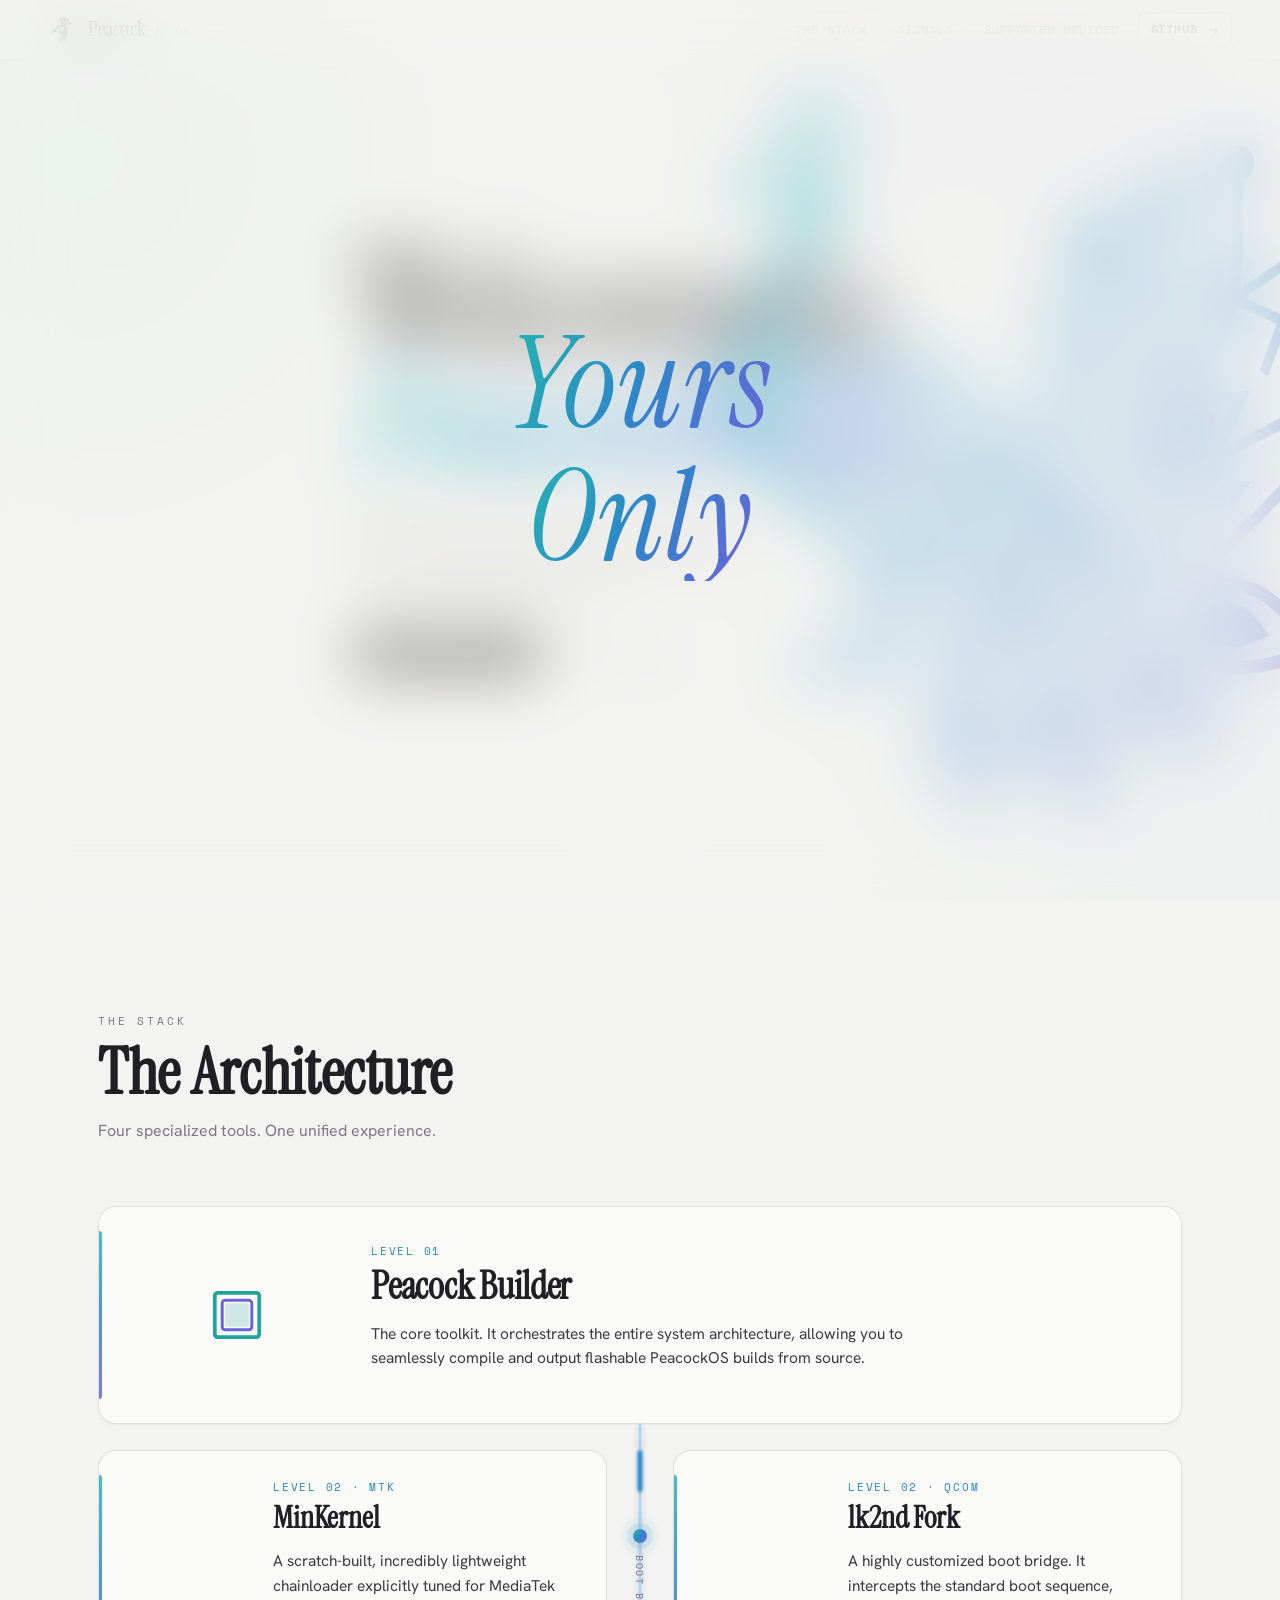
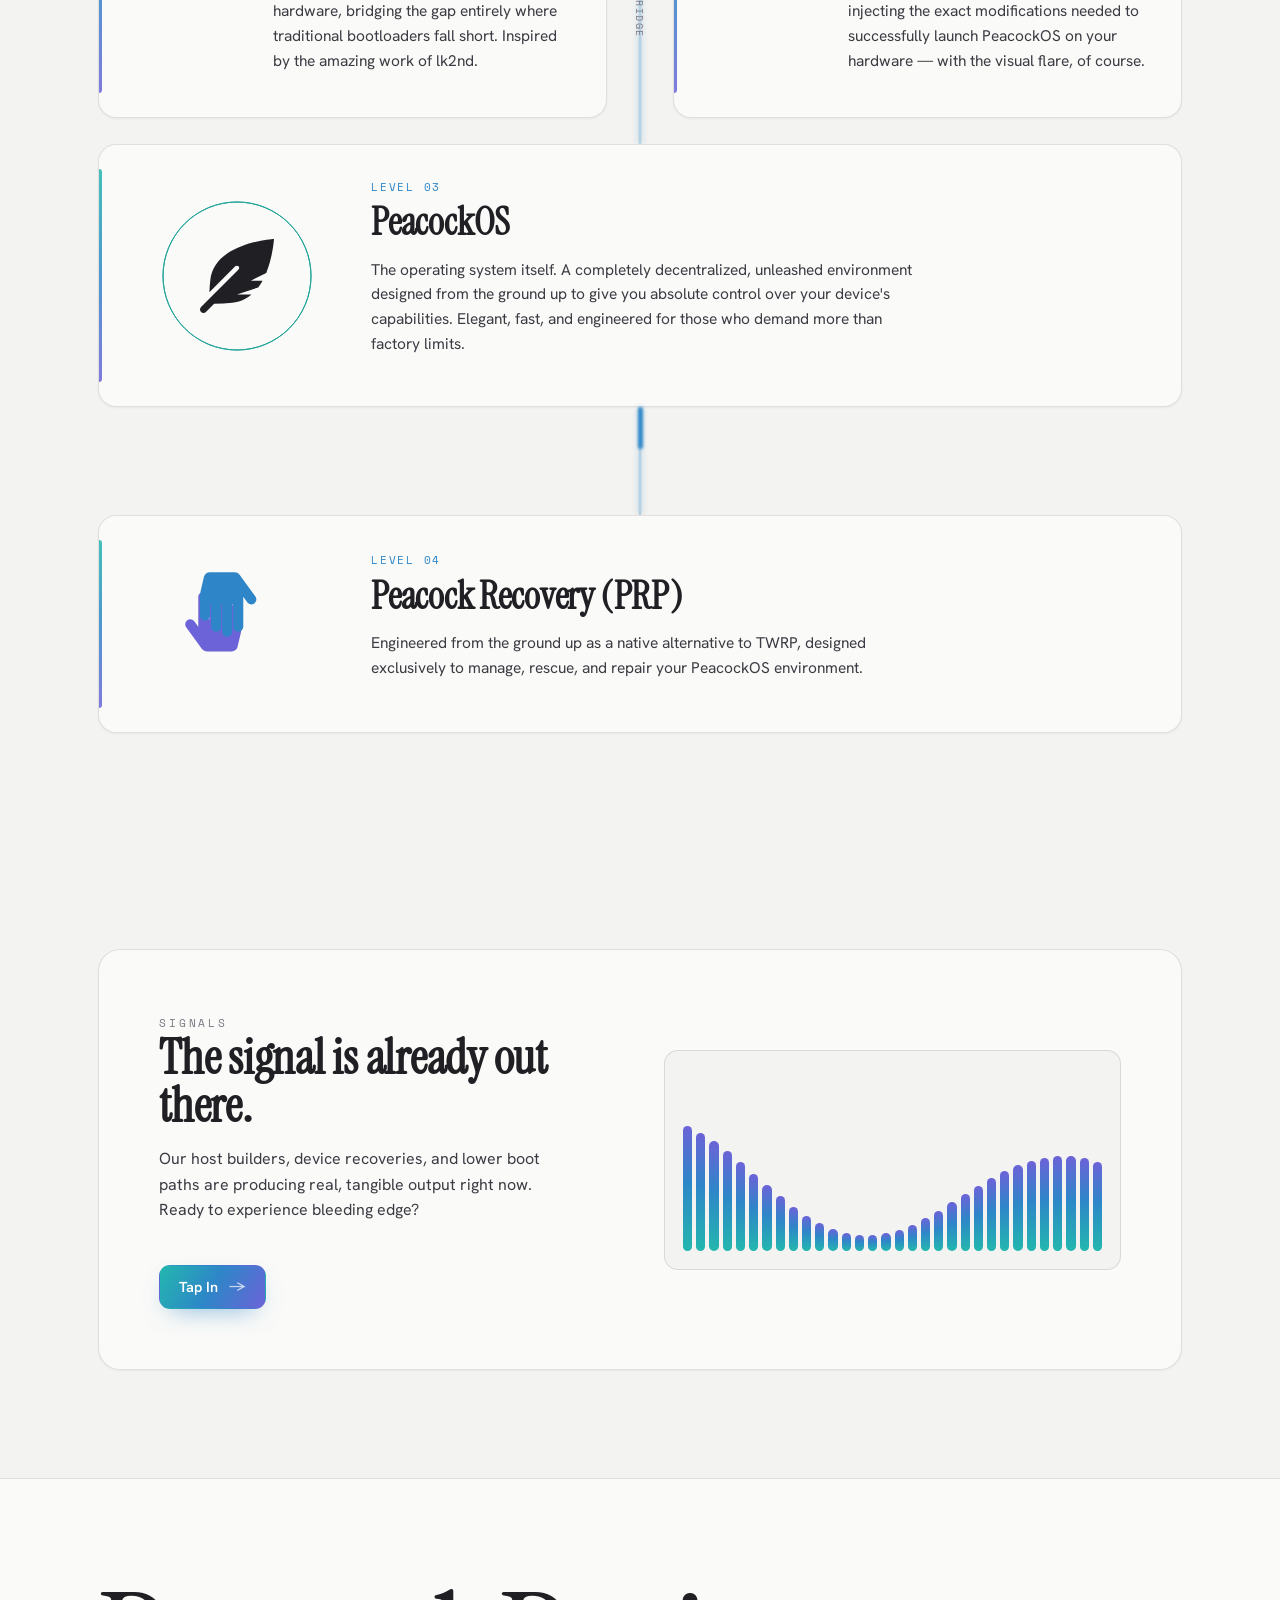
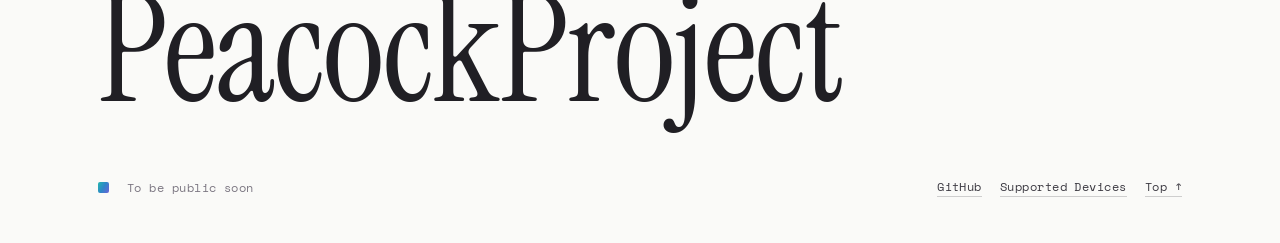
==== commit 37f36323: "site: rebuild landing in the Peacock Builder design language (light academia) Hand-authored static r" ====
--- a/index.html
+++ b/index.html
@@ -1 +1,211 @@
-<!DOCTYPE html><html lang="en" class="inter_21da586e-module__jGVAvq__variable"><head><meta charSet="utf-8"/><meta name="viewport" content="width=device-width, initial-scale=1"/><link rel="preload" href="/_next/static/media/83afe278b6a6bb3c-s.p.0q-301v4kxxnr.woff2" as="font" crossorigin="" type="font/woff2"/><link rel="preload" as="image" href="/logo-mark-dark.png"/><link rel="stylesheet" href="/_next/static/chunks/067dyvo2xwlrw.css" data-precedence="next"/><link rel="preload" as="script" fetchPriority="low" href="/_next/static/chunks/0bzupvr5gt3k9.js"/><script src="/_next/static/chunks/0wtesm2ne~5-y.js" async=""></script><script src="/_next/static/chunks/16g.ca89g7fib.js" async=""></script><script src="/_next/static/chunks/turbopack-0~b1q~npl1~n-.js" async=""></script><script src="/_next/static/chunks/0palhgcng43il.js" async=""></script><script src="/_next/static/chunks/0d3shmwh5_nmn.js" async=""></script><script src="/_next/static/chunks/0vkqmy-4x_0rw.js" async=""></script><meta name="next-size-adjust" content=""/><title>Peacock // OS</title><meta name="description" content="PeacockProject static site built with Next.js while preserving the original design language and interactions."/><link rel="icon" href="/logo-mark-dark.png"/><script src="/_next/static/chunks/03~yq9q893hmn.js" noModule=""></script></head><body><div hidden=""><!--$--><!--/$--></div><div class="ambient-background" aria-hidden="true"></div><div class="page-container"><header class="sys-header reveal-jump"><div class="sys-brand"><img src="/logo-mark-dark.png" class="sys-logo" alt=""/><span class="sys-title">PeacockProject</span></div><nav class="sys-nav"><a class="nav-link active" href="/">Overview</a><a class="nav-link" href="/devices/">Supported Devices</a></nav><div class="sys-status"><div class="status-indicator"></div><span class="status-text">Development Branch</span></div></header><main class="page-content"><section class="module hero-module" id="surface"><div class="hero-content reveal-jump"><span class="eyebrow">Unshackle Your Device</span><h1 class="hero-title">Welcome to<br/>Peacock OS.</h1><p class="hero-lead">We&#x27;re opening the path to put you back in the driver&#x27;s seat. Because great hardware deserves an OS that actually listens to you.</p><div class="hero-actions"><a href="#stack" class="btn btn-primary">Explore The Stack</a><a href="https://github.com/orgs/PeacockProject/" class="btn btn-secondary">Join The Project</a></div></div></section><section class="module stack-module" id="stack"><div class="module-header reveal-jump"><h2>The Architecture</h2><p class="section-desc">Four specialized tools. One unified experience.</p></div><div class="arch-flow"><article class="arch-segment segment-full builder-segment reveal-jump"><div class="segment-visual"><svg class="anim-svg" viewBox="0 0 100 100"><rect class="svg-builder-core" x="35" y="35" width="30" height="30" rx="2" fill="none" stroke="var(--acc-cyan)" stroke-width="2.5"></rect><rect class="svg-builder-core-inner" x="42" y="42" width="16" height="16" rx="1" fill="var(--acc-cyan)" opacity="0.2"></rect><line class="svg-packet p-top" x1="50" y1="5" x2="50" y2="15" stroke="var(--acc-cyan)" stroke-width="1.5"></line><line class="svg-packet p-left" x1="5" y1="50" x2="15" y2="50" stroke="var(--acc-cyan)" stroke-width="1.5"></line><line class="svg-packet p-right" x1="95" y1="50" x2="85" y2="50" stroke="var(--acc-cyan)" stroke-width="1.5"></line><rect class="svg-build-output" x="40" y="40" width="20" height="20" rx="2" fill="none" stroke="var(--acc-magenta)" stroke-width="2"></rect></svg></div><div class="segment-content"><div class="tool-index">Level 01</div><h3 class="tool-title">Peacock Builder</h3><p class="tool-desc">The core toolkit. It orchestrates the entire system architecture, allowing you to seamlessly compile and output flashable PeacockOS builds from source.</p></div></article><div class="arch-split reveal-jump"><article class="arch-segment segment-half"><div class="segment-visual" style="transform:scale(0.9)"><svg class="anim-svg" viewBox="0 0 512 512"><path class="draw-path magenta-path" d="M416 48v416c0 26.51-21.49 48-48 48H144c-26.51 0-48-21.49-48-48V48c0-26.51 21.49-48 48-48h224c26.51 0 48 21.49 48 48zm96 58v12a6 6 0 0 1-6 6h-18v6a6 6 0 0 1-6 6h-42V88h42a6 6 0 0 1 6 6v6h18a6 6 0 0 1 6 6zm0 96v12a6 6 0 0 1-6 6h-18v6a6 6 0 0 1-6 6h-42v-48h42a6 6 0 0 1 6 6v6h18a6 6 0 0 1 6 6zm0 96v12a6 6 0 0 1-6 6h-18v6a6 6 0 0 1-6 6h-42v-48h42a6 6 0 0 1 6 6v6h18a6 6 0 0 1 6 6zm0 96v12a6 6 0 0 1-6 6h-18v6a6 6 0 0 1-6 6h-42v-48h42a6 6 0 0 1 6 6v6h18a6 6 0 0 1 6 6zM30 376h42v48H30a6 6 0 0 1-6-6v-6H6a6 6 0 0 1-6-6v-12a6 6 0 0 1 6-6h18v-6a6 6 0 0 1 6-6zm0-96h42v48H30a6 6 0 0 1-6-6v-6H6a6 6 0 0 1-6-6v-12a6 6 0 0 1 6-6h18v-6a6 6 0 0 1 6-6zm0-96h42v48H30a6 6 0 0 1-6-6v-6H6a6 6 0 0 1-6-6v-12a6 6 0 0 1 6-6h18v-6a6 6 0 0 1 6-6zm0-96h42v48H30a6 6 0 0 1-6-6v-6H6a6 6 0 0 1-6-6v-12a6 6 0 0 1 6-6h18v-6a6 6 0 0 1 6-6z"></path></svg></div><div class="segment-content"><div class="tool-index">Level 02 : MTK</div><h3 class="tool-title">MinKernel</h3><p class="tool-desc">A scratch-built, incredibly lightweight chainloader explicitly tuned for MediaTek hardware, bridging the gap entirely where traditional bootloaders fall short. Inspired by the amazing work of lk2nd</p></div></article><div class="split-center"><div class="center-node"></div><span class="center-label">BOOT BRIDGE</span></div><article class="arch-segment segment-half"><div class="segment-visual" style="transform:scale(0.9)"><svg class="anim-svg" viewBox="0 0 384 512"><path class="draw-path cyan-path" d="M384 144c0-44.2-35.8-80-80-80s-80 35.8-80 80c0 36.4 24.3 67.1 57.5 76.8-.6 16.1-4.2 28.5-11 36.9-15.4 19.2-49.3 22.4-85.2 25.7-28.2 2.6-57.4 5.4-81.3 16.9v-144c32.5-10.2 56-40.5 56-76.3 0-44.2-35.8-80-80-80S0 35.8 0 80c0 35.8 23.5 66.1 56 76.3v199.3C23.5 365.9 0 396.2 0 432c0 44.2 35.8 80 80 80s80-35.8 80-80c0-34-21.2-63.1-51.2-74.6 3.1-5.2 7.8-9.8 14.9-13.4 16.2-8.2 40.4-10.4 66.1-12.8 42.2-3.9 90-8.4 118.2-43.4 14-17.4 21.1-39.8 21.6-67.9 31.6-10.8 54.4-40.7 54.4-75.9zM80 64c8.8 0 16 7.2 16 16s-7.2 16-16 16-16-7.2-16-16 7.2-16 16-16zm0 384c-8.8 0-16-7.2-16-16s7.2-16 16-16 16 7.2 16 16-7.2 16-16 16zm224-320c8.8 0 16 7.2 16 16s-7.2 16-16 16-16-7.2-16-16 7.2-16 16-16z"></path></svg></div><div class="segment-content"><div class="tool-index">Level 02 : QCOM</div><h3 class="tool-title">lk2nd Fork</h3><p class="tool-desc">A highly customized boot bridge. It intercepts the standard boot sequence, injecting the exact modifications needed to successfully launch PeacockOS on your hardware, with the visual flare of course.</p></div></article></div><article class="arch-segment segment-full reveal-jump"><div class="segment-visual"><svg class="anim-svg" viewBox="0 0 512 512" style="overflow:visible"><circle class="svg-ripple-new" cx="256" cy="256" r="256" fill="none" stroke="var(--acc-gold)" vector-effect="non-scaling-stroke"></circle><circle class="svg-ripple-new delay-2" cx="256" cy="256" r="256" fill="none" stroke="var(--acc-gold)" vector-effect="non-scaling-stroke"></circle><g transform="translate(128, 128) scale(0.5)"><path class="svg-os-core" fill="var(--text-primary)" d="M512 0C460.22 3.56 96.44 38.2 71.01 287.61c-3.09 26.66-4.84 53.44-5.99 80.24l178.87-178.69c6.25-6.25 16.4-6.25 22.65 0s6.25 16.38 0 22.63L7.04 471.03c-9.38 9.37-9.38 24.57 0 33.94 9.38 9.37 24.59 9.37 33.98 0l57.13-57.07c42.09-.14 84.15-2.53 125.96-7.36 53.48-5.44 97.02-26.47 132.58-56.54H255.74l146.79-48.88c11.25-14.89 21.37-30.71 30.45-47.12h-81.14l106.54-53.21C500.29 132.86 510.19 26.26 512 0z"></path></g></svg></div><div class="segment-content"><div class="tool-index">Level 03</div><h3 class="tool-title" style="font-size:2.2rem;color:var(--text-primary)">PeacockOS</h3><p class="tool-desc">The operating system itself. A completely decentralized, unleashed environment designed from the ground up to give you absolute control over your device&#x27;s capabilities. Elegant, fast, and engineered for those who demand more than factory limits.</p></div></article><div class="flow-connector reveal-jump"><div class="flow-line"></div></div><article class="arch-segment segment-full reveal-jump"><div class="segment-visual"><svg class="anim-svg prp-rescue-svg" viewBox="0 0 1000 1000" style="overflow:visible"><g class="hand-bottom" fill="var(--acc-magenta)"><g transform="translate(150, 250) scale(0.85)"><path d="M408.781 128.007C386.356 127.578 368 146.36 368 168.79V256h-8V79.79c0-22.43-18.356-41.212-40.781-40.783C297.488 39.423 280 57.169 280 79v177h-8V40.79C272 18.36 253.644-.422 231.219.007 209.488.423 192 18.169 192 40v216h-8V80.79c0-22.43-18.356-41.212-40.781-40.783C121.488 40.423 104 58.169 104 80v235.992l-31.648-43.519c-12.993-17.866-38.009-21.817-55.877-8.823-17.865 12.994-21.815 38.01-8.822 55.877l125.601 172.705A48 48 0 0 0 172.073 512h197.59c22.274 0 41.622-15.324 46.724-37.006l26.508-112.66a192.011 192.011 0 0 0 5.104-43.975V168c.001-21.831-17.487-39.577-39.218-39.993z"></path></g></g><g class="hand-top" fill="var(--acc-cyan)"><g transform="translate(250, 150) scale(0.85) rotate(180 224 256)"><path d="M408.781 128.007C386.356 127.578 368 146.36 368 168.79V256h-8V79.79c0-22.43-18.356-41.212-40.781-40.783C297.488 39.423 280 57.169 280 79v177h-8V40.79C272 18.36 253.644-.422 231.219.007 209.488.423 192 18.169 192 40v216h-8V80.79c0-22.43-18.356-41.212-40.781-40.783C121.488 40.423 104 58.169 104 80v235.992l-31.648-43.519c-12.993-17.866-38.009-21.817-55.877-8.823-17.865 12.994-21.815 38.01-8.822 55.877l125.601 172.705A48 48 0 0 0 172.073 512h197.59c22.274 0 41.622-15.324 46.724-37.006l26.508-112.66a192.011 192.011 0 0 0 5.104-43.975V168c.001-21.831-17.487-39.577-39.218-39.993z"></path></g></g></svg></div><div class="segment-content"><div class="tool-index">Level 04</div><h3 class="tool-title">Peacock Recovery (PRP)</h3><p class="tool-desc">Engineered from the ground up as a native alternative to TWRP, designed exclusively to manage, rescue, and repair your PeacockOS environment.</p></div></article></div></section><section class="module signals-module reveal-jump" id="signals"><div class="signal-container" id="signal-reactor"><div class="signal-copy"><h2 class="signal-title">The signal is already out there.</h2><p>Our host builders, device recoveries, and lower boot paths are producing real, tangible output right now. Ready to experience bleeding edge?</p></div><div class="visualizer-wrapper"><div class="visualizer" id="audio-vis"><div class="vis-bar"></div><div class="vis-bar"></div><div class="vis-bar"></div><div class="vis-bar"></div><div class="vis-bar"></div><div class="vis-bar"></div><div class="vis-bar"></div><div class="vis-bar"></div><div class="vis-bar"></div><div class="vis-bar"></div><div class="vis-bar"></div><div class="vis-bar"></div><div class="vis-bar"></div><div class="vis-bar"></div><div class="vis-bar"></div><div class="vis-bar"></div><div class="vis-bar"></div><div class="vis-bar"></div><div class="vis-bar"></div><div class="vis-bar"></div><div class="vis-bar"></div><div class="vis-bar"></div><div class="vis-bar"></div><div class="vis-bar"></div><div class="vis-bar"></div><div class="vis-bar"></div><div class="vis-bar"></div><div class="vis-bar"></div><div class="vis-bar"></div><div class="vis-bar"></div><div class="vis-bar"></div><div class="vis-bar"></div></div></div></div></section><!--$--><!--/$--></main><footer class="sys-footer reveal-jump"><div class="footer-line">To be public soon</div><div class="footer-brand"><div class="brand-roller" data-direction="init" data-state="project"><span class="brand-item brand-item--project">PeacockProject</span><span class="brand-item brand-item--alt">YOURS ONLY</span></div></div></footer></div><script src="/_next/static/chunks/0bzupvr5gt3k9.js" id="_R_" async=""></script><script>(self.__next_f=self.__next_f||[]).push([0])</script><script>self.__next_f.push([1,"1:\"$Sreact.fragment\"\n2:I[37509,[\"/_next/static/chunks/0palhgcng43il.js\",\"/_next/static/chunks/0d3shmwh5_nmn.js\"],\"HomeIntro\"]\n3:I[48303,[\"/_next/static/chunks/0palhgcng43il.js\",\"/_next/static/chunks/0d3shmwh5_nmn.js\"],\"SiteHeader\"]\n4:I[39756,[\"/_next/static/chunks/0palhgcng43il.js\",\"/_next/static/chunks/0d3shmwh5_nmn.js\"],\"default\"]\n5:I[37457,[\"/_next/static/chunks/0palhgcng43il.js\",\"/_next/static/chunks/0d3shmwh5_nmn.js\"],\"default\"]\n6:I[16200,[\"/_next/static/chunks/0palhgcng43il.js\",\"/_next/static/chunks/0d3shmwh5_nmn.js\"],\"SiteFooter\"]\n7:I[36260,[\"/_next/static/chunks/0palhgcng43il.js\",\"/_next/static/chunks/0d3shmwh5_nmn.js\"],\"SiteEffects\"]\n10:I[68027,[\"/_next/static/chunks/0palhgcng43il.js\",\"/_next/static/chunks/0d3shmwh5_nmn.js\"],\"default\",1]\n:HL[\"/_next/static/chunks/067dyvo2xwlrw.css\",\"style\"]\n:HL[\"/_next/static/media/83afe278b6a6bb3c-s.p.0q-301v4kxxnr.woff2\",\"font\",{\"crossOrigin\":\"\",\"type\":\"font/woff2\"}]\n"])</script><script>self.__next_f.push([1,"0:{\"P\":null,\"c\":[\"\",\"\"],\"q\":\"\",\"i\":false,\"f\":[[[\"\",{\"children\":[\"__PAGE__\",{}]},\"$undefined\",\"$undefined\",16],[[\"$\",\"$1\",\"c\",{\"children\":[[[\"$\",\"link\",\"0\",{\"rel\":\"stylesheet\",\"href\":\"/_next/static/chunks/067dyvo2xwlrw.css\",\"precedence\":\"next\",\"crossOrigin\":\"$undefined\",\"nonce\":\"$undefined\"}],[\"$\",\"script\",\"script-0\",{\"src\":\"/_next/static/chunks/0palhgcng43il.js\",\"async\":true,\"nonce\":\"$undefined\"}],[\"$\",\"script\",\"script-1\",{\"src\":\"/_next/static/chunks/0d3shmwh5_nmn.js\",\"async\":true,\"nonce\":\"$undefined\"}]],[\"$\",\"html\",null,{\"lang\":\"en\",\"className\":\"inter_21da586e-module__jGVAvq__variable\",\"children\":[\"$\",\"body\",null,{\"children\":[[\"$\",\"$L2\",null,{}],[\"$\",\"div\",null,{\"className\":\"ambient-background\",\"aria-hidden\":\"true\"}],[\"$\",\"div\",null,{\"className\":\"page-container\",\"children\":[[\"$\",\"$L3\",null,{}],[\"$\",\"main\",null,{\"className\":\"page-content\",\"children\":[\"$\",\"$L4\",null,{\"parallelRouterKey\":\"children\",\"error\":\"$undefined\",\"errorStyles\":\"$undefined\",\"errorScripts\":\"$undefined\",\"template\":[\"$\",\"$L5\",null,{}],\"templateStyles\":\"$undefined\",\"templateScripts\":\"$undefined\",\"notFound\":[[[\"$\",\"title\",null,{\"children\":\"404: This page could not be found.\"}],[\"$\",\"div\",null,{\"style\":{\"fontFamily\":\"system-ui,\\\"Segoe UI\\\",Roboto,Helvetica,Arial,sans-serif,\\\"Apple Color Emoji\\\",\\\"Segoe UI Emoji\\\"\",\"height\":\"100vh\",\"textAlign\":\"center\",\"display\":\"flex\",\"flexDirection\":\"column\",\"alignItems\":\"center\",\"justifyContent\":\"center\"},\"children\":[\"$\",\"div\",null,{\"children\":[[\"$\",\"style\",null,{\"dangerouslySetInnerHTML\":{\"__html\":\"body{color:#000;background:#fff;margin:0}.next-error-h1{border-right:1px solid rgba(0,0,0,.3)}@media (prefers-color-scheme:dark){body{color:#fff;background:#000}.next-error-h1{border-right:1px solid rgba(255,255,255,.3)}}\"}}],[\"$\",\"h1\",null,{\"className\":\"next-error-h1\",\"style\":{\"display\":\"inline-block\",\"margin\":\"0 20px 0 0\",\"padding\":\"0 23px 0 0\",\"fontSize\":24,\"fontWeight\":500,\"verticalAlign\":\"top\",\"lineHeight\":\"49px\"},\"children\":404}],[\"$\",\"div\",null,{\"style\":{\"display\":\"inline-block\"},\"children\":[\"$\",\"h2\",null,{\"style\":{\"fontSize\":14,\"fontWeight\":400,\"lineHeight\":\"49px\",\"margin\":0},\"children\":\"This page could not be found.\"}]}]]}]}]],[]],\"forbidden\":\"$undefined\",\"unauthorized\":\"$undefined\"}]}],[\"$\",\"$L6\",null,{}]]}],[\"$\",\"$L7\",null,{}]]}]}]]}],{\"children\":[[\"$\",\"$1\",\"c\",{\"children\":[[[\"$\",\"section\",null,{\"className\":\"module hero-module\",\"id\":\"surface\",\"children\":[\"$\",\"div\",null,{\"className\":\"hero-content reveal-jump\",\"children\":[[\"$\",\"span\",null,{\"className\":\"eyebrow\",\"children\":\"Unshackle Your Device\"}],[\"$\",\"h1\",null,{\"className\":\"hero-title\",\"children\":[\"Welcome to\",[\"$\",\"br\",null,{}],\"Peacock OS.\"]}],[\"$\",\"p\",null,{\"className\":\"hero-lead\",\"children\":\"We're opening the path to put you back in the driver's seat. Because great hardware deserves an OS that actually listens to you.\"}],[\"$\",\"div\",null,{\"className\":\"hero-actions\",\"children\":[[\"$\",\"a\",null,{\"href\":\"#stack\",\"className\":\"btn btn-primary\",\"children\":\"Explore The Stack\"}],[\"$\",\"a\",null,{\"href\":\"https://github.com/orgs/PeacockProject/\",\"className\":\"btn btn-secondary\",\"children\":\"Join The Project\"}]]}]]}]}],[\"$\",\"section\",null,{\"className\":\"module stack-module\",\"id\":\"stack\",\"children\":[[\"$\",\"div\",null,{\"className\":\"module-header reveal-jump\",\"children\":[[\"$\",\"h2\",null,{\"children\":\"The Architecture\"}],[\"$\",\"p\",null,{\"className\":\"section-desc\",\"children\":\"Four specialized tools. One unified experience.\"}]]}],[\"$\",\"div\",null,{\"className\":\"arch-flow\",\"children\":[[\"$\",\"article\",null,{\"className\":\"arch-segment segment-full builder-segment reveal-jump\",\"children\":[[\"$\",\"div\",null,{\"className\":\"segment-visual\",\"children\":[\"$\",\"svg\",null,{\"className\":\"anim-svg\",\"viewBox\":\"0 0 100 100\",\"children\":[[\"$\",\"rect\",null,{\"className\":\"svg-builder-core\",\"x\":\"35\",\"y\":\"35\",\"width\":\"30\",\"height\":\"30\",\"rx\":\"2\",\"fill\":\"none\",\"stroke\":\"var(--acc-cyan)\",\"strokeWidth\":\"2.5\"}],[\"$\",\"rect\",null,{\"className\":\"svg-builder-core-inner\",\"x\":\"42\",\"y\":\"42\",\"width\":\"16\",\"height\":\"16\",\"rx\":\"1\",\"fill\":\"var(--acc-cyan)\",\"opacity\":\"0.2\"}],[\"$\",\"line\",null,{\"className\":\"svg-packet p-top\",\"x1\":\"50\",\"y1\":\"5\",\"x2\":\"50\",\"y2\":\"15\",\"stroke\":\"var(--acc-cyan)\",\"strokeWidth\":\"1.5\"}],[\"$\",\"line\",null,{\"className\":\"svg-packet p-left\",\"x1\":\"5\",\"y1\":\"50\",\"x2\":\"15\",\"y2\":\"50\",\"stroke\":\"var(--acc-cyan)\",\"strokeWidth\":\"1.5\"}],[\"$\",\"line\",null,{\"className\":\"svg-packet p-right\",\"x1\":\"95\",\"y1\":\"50\",\"x2\":\"85\",\"y2\":\"50\",\"stroke\":\"var(--acc-cyan)\",\"strokeWidth\":\"1.5\"}],[\"$\",\"rect\",null,{\"className\":\"svg-build-output\",\"x\":\"40\",\"y\":\"40\",\"width\":\"20\",\"height\":\"20\",\"rx\":\"2\",\"fill\":\"none\",\"stroke\":\"var(--acc-magenta)\",\"strokeWidth\":\"2\"}]]}]}],[\"$\",\"div\",null,{\"className\":\"segment-content\",\"children\":[[\"$\",\"div\",null,{\"className\":\"tool-index\",\"children\":\"Level 01\"}],[\"$\",\"h3\",null,{\"className\":\"tool-title\",\"children\":\"Peacock Builder\"}],[\"$\",\"p\",null,{\"className\":\"tool-desc\",\"children\":\"The core toolkit. It orchestrates the entire system architecture, allowing you to seamlessly compile and output flashable PeacockOS builds from source.\"}]]}]]}],\"$L8\",\"$L9\",\"$La\",\"$Lb\"]}]]}],\"$Lc\"],[\"$Ld\"],\"$Le\"]}],{},null,false,null]},null,false,null],\"$Lf\",false]],\"m\":\"$undefined\",\"G\":[\"$10\",[\"$L11\"]],\"S\":true,\"h\":null,\"s\":\"$undefined\",\"l\":\"$undefined\",\"p\":\"$undefined\",\"d\":\"$undefined\",\"b\":\"LMcVMeE8R8FS7VRLOVkOo\"}\n"])</script><script>self.__next_f.push([1,"12:I[93641,[\"/_next/static/chunks/0palhgcng43il.js\",\"/_next/static/chunks/0d3shmwh5_nmn.js\",\"/_next/static/chunks/0vkqmy-4x_0rw.js\"],\"SignalVisualizer\"]\n13:I[97367,[\"/_next/static/chunks/0palhgcng43il.js\",\"/_next/static/chunks/0d3shmwh5_nmn.js\"],\"OutletBoundary\"]\n14:\"$Sreact.suspense\"\n16:I[97367,[\"/_next/static/chunks/0palhgcng43il.js\",\"/_next/static/chunks/0d3shmwh5_nmn.js\"],\"ViewportBoundary\"]\n18:I[97367,[\"/_next/static/chunks/0palhgcng43il.js\",\"/_next/static/chunks/0d3shmwh5_nmn.js\"],\"MetadataBoundary\"]\n"])</script><script>self.__next_f.push([1,"8:[\"$\",\"div\",null,{\"className\":\"arch-split reveal-jump\",\"children\":[[\"$\",\"article\",null,{\"className\":\"arch-segment segment-half\",\"children\":[[\"$\",\"div\",null,{\"className\":\"segment-visual\",\"style\":{\"transform\":\"scale(0.9)\"},\"children\":[\"$\",\"svg\",null,{\"className\":\"anim-svg\",\"viewBox\":\"0 0 512 512\",\"children\":[\"$\",\"path\",null,{\"className\":\"draw-path magenta-path\",\"d\":\"M416 48v416c0 26.51-21.49 48-48 48H144c-26.51 0-48-21.49-48-48V48c0-26.51 21.49-48 48-48h224c26.51 0 48 21.49 48 48zm96 58v12a6 6 0 0 1-6 6h-18v6a6 6 0 0 1-6 6h-42V88h42a6 6 0 0 1 6 6v6h18a6 6 0 0 1 6 6zm0 96v12a6 6 0 0 1-6 6h-18v6a6 6 0 0 1-6 6h-42v-48h42a6 6 0 0 1 6 6v6h18a6 6 0 0 1 6 6zm0 96v12a6 6 0 0 1-6 6h-18v6a6 6 0 0 1-6 6h-42v-48h42a6 6 0 0 1 6 6v6h18a6 6 0 0 1 6 6zm0 96v12a6 6 0 0 1-6 6h-18v6a6 6 0 0 1-6 6h-42v-48h42a6 6 0 0 1 6 6v6h18a6 6 0 0 1 6 6zM30 376h42v48H30a6 6 0 0 1-6-6v-6H6a6 6 0 0 1-6-6v-12a6 6 0 0 1 6-6h18v-6a6 6 0 0 1 6-6zm0-96h42v48H30a6 6 0 0 1-6-6v-6H6a6 6 0 0 1-6-6v-12a6 6 0 0 1 6-6h18v-6a6 6 0 0 1 6-6zm0-96h42v48H30a6 6 0 0 1-6-6v-6H6a6 6 0 0 1-6-6v-12a6 6 0 0 1 6-6h18v-6a6 6 0 0 1 6-6zm0-96h42v48H30a6 6 0 0 1-6-6v-6H6a6 6 0 0 1-6-6v-12a6 6 0 0 1 6-6h18v-6a6 6 0 0 1 6-6z\"}]}]}],[\"$\",\"div\",null,{\"className\":\"segment-content\",\"children\":[[\"$\",\"div\",null,{\"className\":\"tool-index\",\"children\":\"Level 02 : MTK\"}],[\"$\",\"h3\",null,{\"className\":\"tool-title\",\"children\":\"MinKernel\"}],[\"$\",\"p\",null,{\"className\":\"tool-desc\",\"children\":\"A scratch-built, incredibly lightweight chainloader explicitly tuned for MediaTek hardware, bridging the gap entirely where traditional bootloaders fall short. Inspired by the amazing work of lk2nd\"}]]}]]}],[\"$\",\"div\",null,{\"className\":\"split-center\",\"children\":[[\"$\",\"div\",null,{\"className\":\"center-node\"}],[\"$\",\"span\",null,{\"className\":\"center-label\",\"children\":\"BOOT BRIDGE\"}]]}],[\"$\",\"article\",null,{\"className\":\"arch-segment segment-half\",\"children\":[[\"$\",\"div\",null,{\"className\":\"segment-visual\",\"style\":{\"transform\":\"scale(0.9)\"},\"children\":[\"$\",\"svg\",null,{\"className\":\"anim-svg\",\"viewBox\":\"0 0 384 512\",\"children\":[\"$\",\"path\",null,{\"className\":\"draw-path cyan-path\",\"d\":\"M384 144c0-44.2-35.8-80-80-80s-80 35.8-80 80c0 36.4 24.3 67.1 57.5 76.8-.6 16.1-4.2 28.5-11 36.9-15.4 19.2-49.3 22.4-85.2 25.7-28.2 2.6-57.4 5.4-81.3 16.9v-144c32.5-10.2 56-40.5 56-76.3 0-44.2-35.8-80-80-80S0 35.8 0 80c0 35.8 23.5 66.1 56 76.3v199.3C23.5 365.9 0 396.2 0 432c0 44.2 35.8 80 80 80s80-35.8 80-80c0-34-21.2-63.1-51.2-74.6 3.1-5.2 7.8-9.8 14.9-13.4 16.2-8.2 40.4-10.4 66.1-12.8 42.2-3.9 90-8.4 118.2-43.4 14-17.4 21.1-39.8 21.6-67.9 31.6-10.8 54.4-40.7 54.4-75.9zM80 64c8.8 0 16 7.2 16 16s-7.2 16-16 16-16-7.2-16-16 7.2-16 16-16zm0 384c-8.8 0-16-7.2-16-16s7.2-16 16-16 16 7.2 16 16-7.2 16-16 16zm224-320c8.8 0 16 7.2 16 16s-7.2 16-16 16-16-7.2-16-16 7.2-16 16-16z\"}]}]}],[\"$\",\"div\",null,{\"className\":\"segment-content\",\"children\":[[\"$\",\"div\",null,{\"className\":\"tool-index\",\"children\":\"Level 02 : QCOM\"}],[\"$\",\"h3\",null,{\"className\":\"tool-title\",\"children\":\"lk2nd Fork\"}],[\"$\",\"p\",null,{\"className\":\"tool-desc\",\"children\":\"A highly customized boot bridge. It intercepts the standard boot sequence, injecting the exact modifications needed to successfully launch PeacockOS on your hardware, with the visual flare of course.\"}]]}]]}]]}]\n"])</script><script>self.__next_f.push([1,"9:[\"$\",\"article\",null,{\"className\":\"arch-segment segment-full reveal-jump\",\"children\":[[\"$\",\"div\",null,{\"className\":\"segment-visual\",\"children\":[\"$\",\"svg\",null,{\"className\":\"anim-svg\",\"viewBox\":\"0 0 512 512\",\"style\":{\"overflow\":\"visible\"},\"children\":[[\"$\",\"circle\",null,{\"className\":\"svg-ripple-new\",\"cx\":\"256\",\"cy\":\"256\",\"r\":\"256\",\"fill\":\"none\",\"stroke\":\"var(--acc-gold)\",\"vectorEffect\":\"non-scaling-stroke\"}],[\"$\",\"circle\",null,{\"className\":\"svg-ripple-new delay-2\",\"cx\":\"256\",\"cy\":\"256\",\"r\":\"256\",\"fill\":\"none\",\"stroke\":\"var(--acc-gold)\",\"vectorEffect\":\"non-scaling-stroke\"}],[\"$\",\"g\",null,{\"transform\":\"translate(128, 128) scale(0.5)\",\"children\":[\"$\",\"path\",null,{\"className\":\"svg-os-core\",\"fill\":\"var(--text-primary)\",\"d\":\"M512 0C460.22 3.56 96.44 38.2 71.01 287.61c-3.09 26.66-4.84 53.44-5.99 80.24l178.87-178.69c6.25-6.25 16.4-6.25 22.65 0s6.25 16.38 0 22.63L7.04 471.03c-9.38 9.37-9.38 24.57 0 33.94 9.38 9.37 24.59 9.37 33.98 0l57.13-57.07c42.09-.14 84.15-2.53 125.96-7.36 53.48-5.44 97.02-26.47 132.58-56.54H255.74l146.79-48.88c11.25-14.89 21.37-30.71 30.45-47.12h-81.14l106.54-53.21C500.29 132.86 510.19 26.26 512 0z\"}]}]]}]}],[\"$\",\"div\",null,{\"className\":\"segment-content\",\"children\":[[\"$\",\"div\",null,{\"className\":\"tool-index\",\"children\":\"Level 03\"}],[\"$\",\"h3\",null,{\"className\":\"tool-title\",\"style\":{\"fontSize\":\"2.2rem\",\"color\":\"var(--text-primary)\"},\"children\":\"PeacockOS\"}],[\"$\",\"p\",null,{\"className\":\"tool-desc\",\"children\":\"The operating system itself. A completely decentralized, unleashed environment designed from the ground up to give you absolute control over your device's capabilities. Elegant, fast, and engineered for those who demand more than factory limits.\"}]]}]]}]\n"])</script><script>self.__next_f.push([1,"a:[\"$\",\"div\",null,{\"className\":\"flow-connector reveal-jump\",\"children\":[\"$\",\"div\",null,{\"className\":\"flow-line\"}]}]\n"])</script><script>self.__next_f.push([1,"b:[\"$\",\"article\",null,{\"className\":\"arch-segment segment-full reveal-jump\",\"children\":[[\"$\",\"div\",null,{\"className\":\"segment-visual\",\"children\":[\"$\",\"svg\",null,{\"className\":\"anim-svg prp-rescue-svg\",\"viewBox\":\"0 0 1000 1000\",\"style\":{\"overflow\":\"visible\"},\"children\":[[\"$\",\"g\",null,{\"className\":\"hand-bottom\",\"fill\":\"var(--acc-magenta)\",\"children\":[\"$\",\"g\",null,{\"transform\":\"translate(150, 250) scale(0.85)\",\"children\":[\"$\",\"path\",null,{\"d\":\"M408.781 128.007C386.356 127.578 368 146.36 368 168.79V256h-8V79.79c0-22.43-18.356-41.212-40.781-40.783C297.488 39.423 280 57.169 280 79v177h-8V40.79C272 18.36 253.644-.422 231.219.007 209.488.423 192 18.169 192 40v216h-8V80.79c0-22.43-18.356-41.212-40.781-40.783C121.488 40.423 104 58.169 104 80v235.992l-31.648-43.519c-12.993-17.866-38.009-21.817-55.877-8.823-17.865 12.994-21.815 38.01-8.822 55.877l125.601 172.705A48 48 0 0 0 172.073 512h197.59c22.274 0 41.622-15.324 46.724-37.006l26.508-112.66a192.011 192.011 0 0 0 5.104-43.975V168c.001-21.831-17.487-39.577-39.218-39.993z\"}]}]}],[\"$\",\"g\",null,{\"className\":\"hand-top\",\"fill\":\"var(--acc-cyan)\",\"children\":[\"$\",\"g\",null,{\"transform\":\"translate(250, 150) scale(0.85) rotate(180 224 256)\",\"children\":[\"$\",\"path\",null,{\"d\":\"M408.781 128.007C386.356 127.578 368 146.36 368 168.79V256h-8V79.79c0-22.43-18.356-41.212-40.781-40.783C297.488 39.423 280 57.169 280 79v177h-8V40.79C272 18.36 253.644-.422 231.219.007 209.488.423 192 18.169 192 40v216h-8V80.79c0-22.43-18.356-41.212-40.781-40.783C121.488 40.423 104 58.169 104 80v235.992l-31.648-43.519c-12.993-17.866-38.009-21.817-55.877-8.823-17.865 12.994-21.815 38.01-8.822 55.877l125.601 172.705A48 48 0 0 0 172.073 512h197.59c22.274 0 41.622-15.324 46.724-37.006l26.508-112.66a192.011 192.011 0 0 0 5.104-43.975V168c.001-21.831-17.487-39.577-39.218-39.993z\"}]}]}]]}]}],[\"$\",\"div\",null,{\"className\":\"segment-content\",\"children\":[[\"$\",\"div\",null,{\"className\":\"tool-index\",\"children\":\"Level 04\"}],[\"$\",\"h3\",null,{\"className\":\"tool-title\",\"children\":\"Peacock Recovery (PRP)\"}],[\"$\",\"p\",null,{\"className\":\"tool-desc\",\"children\":\"Engineered from the ground up as a native alternative to TWRP, designed exclusively to manage, rescue, and repair your PeacockOS environment.\"}]]}]]}]\n"])</script><script>self.__next_f.push([1,"c:[\"$\",\"section\",null,{\"className\":\"module signals-module reveal-jump\",\"id\":\"signals\",\"children\":[\"$\",\"div\",null,{\"className\":\"signal-container\",\"id\":\"signal-reactor\",\"children\":[[\"$\",\"div\",null,{\"className\":\"signal-copy\",\"children\":[[\"$\",\"h2\",null,{\"className\":\"signal-title\",\"children\":\"The signal is already out there.\"}],[\"$\",\"p\",null,{\"children\":\"Our host builders, device recoveries, and lower boot paths are producing real, tangible output right now. Ready to experience bleeding edge?\"}]]}],[\"$\",\"div\",null,{\"className\":\"visualizer-wrapper\",\"children\":[\"$\",\"$L12\",null,{}]}]]}]}]\nd:[\"$\",\"script\",\"script-0\",{\"src\":\"/_next/static/chunks/0vkqmy-4x_0rw.js\",\"async\":true,\"nonce\":\"$undefined\"}]\ne:[\"$\",\"$L13\",null,{\"children\":[\"$\",\"$14\",null,{\"name\":\"Next.MetadataOutlet\",\"children\":\"$@15\"}]}]\nf:[\"$\",\"$1\",\"h\",{\"children\":[null,[\"$\",\"$L16\",null,{\"children\":\"$L17\"}],[\"$\",\"div\",null,{\"hidden\":true,\"children\":[\"$\",\"$L18\",null,{\"children\":[\"$\",\"$14\",null,{\"name\":\"Next.Metadata\",\"children\":\"$L19\"}]}]}],[\"$\",\"meta\",null,{\"name\":\"next-size-adjust\",\"content\":\"\"}]]}]\n11:[\"$\",\"link\",\"0\",{\"rel\":\"stylesheet\",\"href\":\"/_next/static/chunks/067dyvo2xwlrw.css\",\"precedence\":\"next\",\"crossOrigin\":\"$undefined\",\"nonce\":\"$undefined\"}]\n"])</script><script>self.__next_f.push([1,"17:[[\"$\",\"meta\",\"0\",{\"charSet\":\"utf-8\"}],[\"$\",\"meta\",\"1\",{\"name\":\"viewport\",\"content\":\"width=device-width, initial-scale=1\"}]]\n"])</script><script>self.__next_f.push([1,"1a:I[27201,[\"/_next/static/chunks/0palhgcng43il.js\",\"/_next/static/chunks/0d3shmwh5_nmn.js\"],\"IconMark\"]\n15:null\n19:[[\"$\",\"title\",\"0\",{\"children\":\"Peacock // OS\"}],[\"$\",\"meta\",\"1\",{\"name\":\"description\",\"content\":\"PeacockProject static site built with Next.js while preserving the original design language and interactions.\"}],[\"$\",\"link\",\"2\",{\"rel\":\"icon\",\"href\":\"/logo-mark-dark.png\"}],[\"$\",\"$L1a\",\"3\",{}]]\n"])</script></body></html>+<!doctype html>
+<html lang="en">
+<head>
+<meta charset="utf-8" />
+<meta name="viewport" content="width=device-width, initial-scale=1" />
+<title>Peacock // OS</title>
+<meta name="description" content="PeacockProject — unshackle your device. A unified stack: Builder, MinKernel, lk2nd fork, PeacockOS, and PRP recovery." />
+<link rel="icon" href="/logo-mark-dark.png" />
+<link rel="preconnect" href="https://fonts.googleapis.com">
+<link rel="preconnect" href="https://fonts.gstatic.com" crossorigin>
+<link href="https://fonts.googleapis.com/css2?family=Instrument+Serif:ital@0;1&family=Hanken+Grotesk:wght@400;500;600;700&family=Space+Mono:wght@400;700&display=swap" rel="stylesheet">
+<link rel="stylesheet" href="/assets/site.css" />
+</head>
+<body>
+
+<!-- iridescent gradient referenced by peacock fills + visualizer bars -->
+<svg width="0" height="0" style="position:absolute" aria-hidden="true"><defs>
+  <linearGradient id="irid" x1="0" y1="0" x2="1" y2="1">
+    <stop offset="0%" stop-color="#23B7AE"/><stop offset="50%" stop-color="#2E86C8"/><stop offset="100%" stop-color="#6C63D8"/>
+  </linearGradient>
+</defs></svg>
+
+<!-- intro reveal — "Yours / Only" split-mask -->
+<div class="intro" id="intro" aria-hidden="true">
+  <div class="igroup">
+    <div class="imask imask--top"><span class="iword">Yours</span></div>
+    <div class="idiv"></div>
+    <div class="imask imask--bottom"><span class="iword">Only</span></div>
+  </div>
+</div>
+
+<div class="ambient" aria-hidden="true"></div>
+
+<div class="page">
+
+  <!-- header -->
+  <header class="hdr">
+    <div class="mk" data-mark="head" aria-hidden="true"></div>
+    <a class="word" href="#surface">Peacock<span class="os">// OS</span></a>
+    <nav>
+      <a href="#stack">The Stack</a>
+      <a href="#signals">Signals</a>
+      <a href="/devices/">Supported Devices</a>
+      <a class="btn ghost" href="https://github.com/orgs/PeacockProject/" target="_blank" rel="noopener">GitHub <span class="ar">&#8594;</span></a>
+    </nav>
+  </header>
+
+  <main>
+
+    <!-- hero -->
+    <section class="module hero" id="surface">
+      <div class="pkhero" data-mark="full" aria-hidden="true"></div>
+      <div class="wrap hero-content reveal in">
+        <span class="eyebrow">Unshackle Your Device</span>
+        <h1 class="hero-title">Welcome to<span class="grad">Peacock OS.</span></h1>
+        <p class="hero-lead">We're opening the path to put you back in the driver's seat. Because great hardware deserves an OS that actually listens to you.</p>
+        <div class="hero-actions">
+          <a class="btn primary" href="#stack">Explore The Stack <span class="ar">&#8594;</span></a>
+          <a class="btn ghost" href="https://github.com/orgs/PeacockProject/" target="_blank" rel="noopener">Join The Project</a>
+        </div>
+      </div>
+      <div class="scroll-cue"><span>Scroll</span><span class="bar"></span></div>
+    </section>
+
+    <!-- architecture -->
+    <section class="module stack-module" id="stack">
+      <div class="wrap">
+        <div class="module-header reveal">
+          <span class="eyebrow">The Stack</span>
+          <h2>The Architecture</h2>
+          <p class="section-desc">Four specialized tools. One unified experience.</p>
+        </div>
+
+        <div class="arch-flow">
+
+          <!-- Level 01 — Builder -->
+          <article class="arch-segment reveal">
+            <div class="segment-visual">
+              <svg class="anim-svg" viewBox="0 0 100 100">
+                <rect class="svg-builder-core" x="35" y="35" width="30" height="30" rx="2" fill="none" stroke-width="2.5"/>
+                <rect class="svg-builder-core-inner" x="42" y="42" width="16" height="16" rx="1" opacity="0.2"/>
+                <line class="svg-packet p-top" x1="50" y1="5" x2="50" y2="15" stroke="var(--teal)" stroke-width="1.5"/>
+                <line class="svg-packet p-left" x1="5" y1="50" x2="15" y2="50" stroke="var(--teal)" stroke-width="1.5"/>
+                <line class="svg-packet p-right" x1="95" y1="50" x2="85" y2="50" stroke="var(--teal)" stroke-width="1.5"/>
+                <rect class="svg-build-output" x="40" y="40" width="20" height="20" rx="2" fill="none" stroke-width="2"/>
+              </svg>
+            </div>
+            <div class="segment-content">
+              <div class="tool-index">Level 01</div>
+              <h3 class="tool-title">Peacock Builder</h3>
+              <p class="tool-desc">The core toolkit. It orchestrates the entire system architecture, allowing you to seamlessly compile and output flashable PeacockOS builds from source.</p>
+            </div>
+          </article>
+
+          <!-- Level 02 — split: MinKernel | bridge | lk2nd -->
+          <div class="arch-split reveal">
+            <article class="arch-segment">
+              <div class="segment-visual">
+                <svg class="anim-svg" viewBox="0 0 512 512">
+                  <path class="draw-path magenta-path" d="M416 48v416c0 26.51-21.49 48-48 48H144c-26.51 0-48-21.49-48-48V48c0-26.51 21.49-48 48-48h224c26.51 0 48 21.49 48 48zm96 58v12a6 6 0 0 1-6 6h-18v6a6 6 0 0 1-6 6h-42V88h42a6 6 0 0 1 6 6v6h18a6 6 0 0 1 6 6zm0 96v12a6 6 0 0 1-6 6h-18v6a6 6 0 0 1-6 6h-42v-48h42a6 6 0 0 1 6 6v6h18a6 6 0 0 1 6 6zm0 96v12a6 6 0 0 1-6 6h-18v6a6 6 0 0 1-6 6h-42v-48h42a6 6 0 0 1 6 6v6h18a6 6 0 0 1 6 6zm0 96v12a6 6 0 0 1-6 6h-18v6a6 6 0 0 1-6 6h-42v-48h42a6 6 0 0 1 6 6v6h18a6 6 0 0 1 6 6zM30 376h42v48H30a6 6 0 0 1-6-6v-6H6a6 6 0 0 1-6-6v-12a6 6 0 0 1 6-6h18v-6a6 6 0 0 1 6-6zm0-96h42v48H30a6 6 0 0 1-6-6v-6H6a6 6 0 0 1-6-6v-12a6 6 0 0 1 6-6h18v-6a6 6 0 0 1 6-6zm0-96h42v48H30a6 6 0 0 1-6-6v-6H6a6 6 0 0 1-6-6v-12a6 6 0 0 1 6-6h18v-6a6 6 0 0 1 6-6zm0-96h42v48H30a6 6 0 0 1-6-6v-6H6a6 6 0 0 1-6-6v-12a6 6 0 0 1 6-6h18v-6a6 6 0 0 1 6-6z"/>
+                </svg>
+              </div>
+              <div class="segment-content">
+                <div class="tool-index">Level 02 &middot; MTK</div>
+                <h3 class="tool-title">MinKernel</h3>
+                <p class="tool-desc">A scratch-built, incredibly lightweight chainloader explicitly tuned for MediaTek hardware, bridging the gap entirely where traditional bootloaders fall short. Inspired by the amazing work of lk2nd.</p>
+              </div>
+            </article>
+
+            <div class="split-center">
+              <div class="center-node"></div>
+              <span class="center-label">Boot Bridge</span>
+            </div>
+
+            <article class="arch-segment">
+              <div class="segment-visual">
+                <svg class="anim-svg" viewBox="0 0 384 512">
+                  <path class="draw-path cyan-path" d="M384 144c0-44.2-35.8-80-80-80s-80 35.8-80 80c0 36.4 24.3 67.1 57.5 76.8-.6 16.1-4.2 28.5-11 36.9-15.4 19.2-49.3 22.4-85.2 25.7-28.2 2.6-57.4 5.4-81.3 16.9v-144c32.5-10.2 56-40.5 56-76.3 0-44.2-35.8-80-80-80S0 35.8 0 80c0 35.8 23.5 66.1 56 76.3v199.3C23.5 365.9 0 396.2 0 432c0 44.2 35.8 80 80 80s80-35.8 80-80c0-34-21.2-63.1-51.2-74.6 3.1-5.2 7.8-9.8 14.9-13.4 16.2-8.2 40.4-10.4 66.1-12.8 42.2-3.9 90-8.4 118.2-43.4 14-17.4 21.1-39.8 21.6-67.9 31.6-10.8 54.4-40.7 54.4-75.9zM80 64c8.8 0 16 7.2 16 16s-7.2 16-16 16-16-7.2-16-16 7.2-16 16-16zm0 384c-8.8 0-16-7.2-16-16s7.2-16 16-16 16 7.2 16 16-7.2 16-16 16zm224-320c8.8 0 16 7.2 16 16s-7.2 16-16 16-16-7.2-16-16 7.2-16 16-16z"/>
+                </svg>
+              </div>
+              <div class="segment-content">
+                <div class="tool-index">Level 02 &middot; QCOM</div>
+                <h3 class="tool-title">lk2nd Fork</h3>
+                <p class="tool-desc">A highly customized boot bridge. It intercepts the standard boot sequence, injecting the exact modifications needed to successfully launch PeacockOS on your hardware &mdash; with the visual flare, of course.</p>
+              </div>
+            </article>
+          </div>
+
+          <!-- Level 03 — PeacockOS -->
+          <article class="arch-segment reveal">
+            <div class="segment-visual">
+              <svg class="anim-svg" viewBox="0 0 512 512" style="overflow:visible">
+                <circle class="svg-ripple-new" cx="256" cy="256" r="256" fill="none" vector-effect="non-scaling-stroke"/>
+                <circle class="svg-ripple-new delay-2" cx="256" cy="256" r="256" fill="none" vector-effect="non-scaling-stroke"/>
+                <g transform="translate(128, 128) scale(0.5)">
+                  <path class="svg-os-core" d="M512 0C460.22 3.56 96.44 38.2 71.01 287.61c-3.09 26.66-4.84 53.44-5.99 80.24l178.87-178.69c6.25-6.25 16.4-6.25 22.65 0s6.25 16.38 0 22.63L7.04 471.03c-9.38 9.37-9.38 24.57 0 33.94 9.38 9.37 24.59 9.37 33.98 0l57.13-57.07c42.09-.14 84.15-2.53 125.96-7.36 53.48-5.44 97.02-26.47 132.58-56.54H255.74l146.79-48.88c11.25-14.89 21.37-30.71 30.45-47.12h-81.14l106.54-53.21C500.29 132.86 510.19 26.26 512 0z"/>
+                </g>
+              </svg>
+            </div>
+            <div class="segment-content">
+              <div class="tool-index">Level 03</div>
+              <h3 class="tool-title">PeacockOS</h3>
+              <p class="tool-desc">The operating system itself. A completely decentralized, unleashed environment designed from the ground up to give you absolute control over your device's capabilities. Elegant, fast, and engineered for those who demand more than factory limits.</p>
+            </div>
+          </article>
+
+          <div class="flow-connector reveal"><div class="flow-line"></div></div>
+
+          <!-- Level 04 — PRP -->
+          <article class="arch-segment reveal">
+            <div class="segment-visual">
+              <svg class="anim-svg prp-rescue-svg" viewBox="0 0 1000 1000" style="overflow:visible">
+                <g class="hand-bottom"><g transform="translate(150, 250) scale(0.85)">
+                  <path d="M408.781 128.007C386.356 127.578 368 146.36 368 168.79V256h-8V79.79c0-22.43-18.356-41.212-40.781-40.783C297.488 39.423 280 57.169 280 79v177h-8V40.79C272 18.36 253.644-.422 231.219.007 209.488.423 192 18.169 192 40v216h-8V80.79c0-22.43-18.356-41.212-40.781-40.783C121.488 40.423 104 58.169 104 80v235.992l-31.648-43.519c-12.993-17.866-38.009-21.817-55.877-8.823-17.865 12.994-21.815 38.01-8.822 55.877l125.601 172.705A48 48 0 0 0 172.073 512h197.59c22.274 0 41.622-15.324 46.724-37.006l26.508-112.66a192.011 192.011 0 0 0 5.104-43.975V168c.001-21.831-17.487-39.577-39.218-39.993z"/>
+                </g></g>
+                <g class="hand-top"><g transform="translate(250, 150) scale(0.85) rotate(180 224 256)">
+                  <path d="M408.781 128.007C386.356 127.578 368 146.36 368 168.79V256h-8V79.79c0-22.43-18.356-41.212-40.781-40.783C297.488 39.423 280 57.169 280 79v177h-8V40.79C272 18.36 253.644-.422 231.219.007 209.488.423 192 18.169 192 40v216h-8V80.79c0-22.43-18.356-41.212-40.781-40.783C121.488 40.423 104 58.169 104 80v235.992l-31.648-43.519c-12.993-17.866-38.009-21.817-55.877-8.823-17.865 12.994-21.815 38.01-8.822 55.877l125.601 172.705A48 48 0 0 0 172.073 512h197.59c22.274 0 41.622-15.324 46.724-37.006l26.508-112.66a192.011 192.011 0 0 0 5.104-43.975V168c.001-21.831-17.487-39.577-39.218-39.993z"/>
+                </g></g>
+              </svg>
+            </div>
+            <div class="segment-content">
+              <div class="tool-index">Level 04</div>
+              <h3 class="tool-title">Peacock Recovery (PRP)</h3>
+              <p class="tool-desc">Engineered from the ground up as a native alternative to TWRP, designed exclusively to manage, rescue, and repair your PeacockOS environment.</p>
+            </div>
+          </article>
+
+        </div>
+      </div>
+    </section>
+
+    <!-- signals -->
+    <section class="module signals-module" id="signals">
+      <div class="wrap">
+        <div class="signal-container reveal">
+          <div class="signal-copy">
+            <span class="eyebrow">Signals</span>
+            <h2 class="signal-title">The signal is already out there.</h2>
+            <p>Our host builders, device recoveries, and lower boot paths are producing real, tangible output right now. Ready to experience bleeding edge?</p>
+            <a class="btn grad" href="https://github.com/orgs/PeacockProject/" target="_blank" rel="noopener">Tap In <span class="ar">&#8594;</span></a>
+          </div>
+          <div class="visualizer" id="visualizer" aria-hidden="true"></div>
+        </div>
+      </div>
+    </section>
+
+  </main>
+
+  <!-- footer -->
+  <footer class="footer">
+    <div class="wrap">
+      <div class="roller" id="brandRoller" data-state="project" data-direction="init" aria-label="PeacockProject — Yours Only">
+        <span class="brand-item brand-item--project">PeacockProject</span>
+        <span class="brand-item brand-item--alt">Yours Only</span>
+      </div>
+      <div class="frow">
+        <span class="pd"></span>
+        <span>To be public soon</span>
+        <span class="sp"></span>
+        <a href="https://github.com/orgs/PeacockProject/" target="_blank" rel="noopener">GitHub</a>
+        <a href="/devices/">Supported Devices</a>
+        <a href="#surface">Top &#8593;</a>
+      </div>
+    </div>
+  </footer>
+
+</div>
+
+<script src="/assets/site.js"></script>
+</body>
+</html>
--- a/assets/site.css
+++ b/assets/site.css
@@ -0,0 +1,260 @@
+/* ===== PeacockProject — site (builder design language: light academia) ===== */
+:root{
+  --bg:#F3F3F1; --panel:#FAFAF8; --panel2:#EFEFEC;
+  --ink:#201F24; --ink2:#3C3A42; --soft:#7C7782; --faint:#A6A2AC;
+  --line:rgba(32,31,36,.12); --line2:rgba(32,31,36,.20);
+  --irid:linear-gradient(120deg,#23B7AE,#2E86C8 50%,#6C63D8);
+  --blue:#2E86C8; --teal:#1FA39A; --violet:#6C63D8; --green:#1F8A5B;
+  --serif:'Instrument Serif',serif; --sans:'Hanken Grotesk',sans-serif; --mono:'Space Mono',monospace;
+  --r:11px;
+  --maxw:1180px;
+  --ease:cubic-bezier(.2,.7,.2,1);
+  --spring:cubic-bezier(.34,1.56,.64,1);
+}
+*{box-sizing:border-box}
+html{scroll-behavior:smooth;}
+html,body{margin:0;background:var(--bg);}
+body{font-family:var(--sans);color:var(--ink);-webkit-font-smoothing:antialiased;line-height:1.5;overflow-x:hidden;}
+a{color:inherit;text-decoration:none;}
+img,svg{display:block;}
+
+/* faint iridescent ambient wash behind everything */
+.ambient{position:fixed;inset:0;z-index:0;pointer-events:none;
+  background:
+    radial-gradient(60vw 60vw at 82% -8%, rgba(108,99,216,.10), transparent 60%),
+    radial-gradient(50vw 50vw at 6% 18%, rgba(35,183,174,.09), transparent 60%),
+    radial-gradient(60vw 50vw at 100% 105%, rgba(46,134,200,.08), transparent 60%);}
+.page{position:relative;z-index:1;}
+
+/* ---------- header ---------- */
+.hdr{position:fixed;top:0;left:0;right:0;z-index:40;height:60px;display:flex;align-items:center;
+  gap:14px;padding:0 clamp(18px,4vw,48px);
+  background:rgba(243,243,241,.72);backdrop-filter:blur(14px);-webkit-backdrop-filter:blur(14px);
+  border-bottom:1px solid var(--line);transition:background .3s,border-color .3s;}
+.hdr .mk{width:26px;height:26px;flex:0 0 26px;}
+.hdr .mk svg{width:100%;height:100%;overflow:visible;}
+.hdr .mk svg path{fill:var(--ink)!important;}
+.hdr .word{font-family:var(--serif);font-size:21px;line-height:1;letter-spacing:.005em;}
+.hdr .word .os{font-family:var(--mono);font-size:12px;color:var(--faint);margin-left:7px;letter-spacing:.04em;}
+.hdr nav{margin-left:auto;display:flex;align-items:center;gap:7px;}
+.hdr nav a{font-family:var(--mono);font-size:11.5px;letter-spacing:.08em;text-transform:uppercase;color:var(--soft);
+  padding:9px 12px;border-radius:8px;transition:color .15s,background .15s;}
+.hdr nav a:hover{color:var(--ink);background:rgba(32,31,36,.05);}
+
+/* ---------- generic atoms ---------- */
+.wrap{max-width:var(--maxw);margin:0 auto;padding:0 clamp(18px,4vw,48px);}
+.eyebrow{font-family:var(--mono);font-size:11px;letter-spacing:.26em;text-transform:uppercase;color:var(--soft);}
+.btn{display:inline-flex;align-items:center;gap:11px;border-radius:var(--r);padding:13px 19px;border:1px solid transparent;
+  cursor:pointer;font-family:var(--sans);font-size:14.5px;font-weight:600;line-height:1.05;
+  transition:transform .12s,box-shadow .15s,background .15s,color .15s;}
+.btn .ar{font-size:15px;opacity:.7;transition:transform .2s var(--ease);}
+.btn:hover .ar{transform:translateX(3px);}
+.btn.primary{background:var(--ink);color:var(--bg);box-shadow:0 8px 22px -12px rgba(32,31,36,.6);}
+.btn.primary:hover{transform:translateY(-1px);box-shadow:0 12px 26px -12px rgba(32,31,36,.6);}
+.btn.ghost{background:rgba(255,255,255,.55);border-color:var(--line2);color:var(--ink);}
+.btn.ghost:hover{background:#fff;border-color:var(--soft);}
+.btn.grad{background:var(--irid);color:#fff;box-shadow:0 10px 26px -12px rgba(46,134,200,.7);}
+.btn.grad:hover{transform:translateY(-1px);}
+.btn:focus-visible{outline:2px solid rgba(46,134,200,.65);outline-offset:2px;}
+
+/* scroll-reveal primitive — the original "reveal-jump": rise + scale with a
+ * spring overshoot, and it RE-TRIGGERS every time the element re-enters view
+ * (handled in site.js), which is what keeps the page feeling alive. */
+.reveal{opacity:0;transform:translateY(60px) scale(.95);
+  transition:opacity .8s ease-out, transform .8s var(--spring);}
+.reveal.in{opacity:1;transform:translateY(0) scale(1);}
+
+/* ---------- hero ---------- */
+.hero{position:relative;min-height:100svh;display:flex;align-items:center;overflow:hidden;}
+.hero .pkhero{position:absolute;right:clamp(-120px,-6vw,-40px);top:50%;transform:translateY(-50%);
+  width:min(680px,52vw);aspect-ratio:660/748;z-index:0;pointer-events:none;opacity:.9;
+  filter:saturate(.97) drop-shadow(0 30px 60px rgba(46,134,200,.16));}
+.hero .pkhero svg{width:100%;height:100%;overflow:visible;}
+.hero .pkhero svg path{fill:url(#irid)!important;}
+.hero-content{position:relative;z-index:2;max-width:none;}
+.hero .eyebrow{margin-bottom:22px;}
+.hero-title{font-family:var(--serif);font-size:clamp(54px,11vw,150px);line-height:.84;letter-spacing:-.01em;margin:0;}
+.hero-title .grad{display:block;font-style:italic;
+  background:var(--irid);-webkit-background-clip:text;background-clip:text;-webkit-text-fill-color:transparent;}
+.hero-lead{margin:28px 0 0;max-width:40ch;font-size:clamp(15.5px,1.5vw,18px);line-height:1.55;color:var(--ink2);}
+.hero-actions{margin-top:34px;display:flex;gap:13px;flex-wrap:wrap;}
+.scroll-cue{position:absolute;left:50%;bottom:26px;transform:translateX(-50%);z-index:2;
+  font-family:var(--mono);font-size:10px;letter-spacing:.24em;text-transform:uppercase;color:var(--faint);
+  display:flex;flex-direction:column;align-items:center;gap:8px;}
+.scroll-cue .bar{width:1px;height:34px;background:linear-gradient(var(--line2),transparent);animation:cue 2.2s var(--ease) infinite;}
+@keyframes cue{0%,100%{transform:scaleY(.5);opacity:.4;transform-origin:top}50%{transform:scaleY(1);opacity:1;transform-origin:top}}
+
+/* ---------- section frame ---------- */
+.module{position:relative;padding:clamp(80px,12vh,140px) 0;}
+.module-header{margin-bottom:clamp(40px,7vh,72px);}
+.module-header h2{font-family:var(--serif);font-size:clamp(34px,5.5vw,64px);line-height:.98;letter-spacing:-.005em;margin:10px 0 0;}
+.section-desc{margin:14px 0 0;font-size:16px;color:var(--soft);max-width:50ch;}
+
+/* ---------- architecture flow ---------- */
+.arch-flow{display:flex;flex-direction:column;gap:26px;}
+.arch-segment{position:relative;display:grid;grid-template-columns:200px 1fr;gap:34px;align-items:center;
+  background:var(--panel);border:1px solid var(--line);border-radius:18px;padding:34px 38px;
+  box-shadow:0 1px 2px rgba(32,31,36,.05);transition:border-color .25s,box-shadow .25s,transform .25s;}
+.arch-segment:hover{border-color:var(--line2);box-shadow:0 16px 40px -22px rgba(32,31,36,.28);transform:translateY(-2px);}
+.arch-segment::before{content:"";position:absolute;left:0;top:24px;bottom:24px;width:3px;border-radius:0 3px 3px 0;
+  background:var(--irid);opacity:.85;}
+.segment-visual{width:148px;height:148px;display:grid;place-items:center;margin:0 auto;}
+.segment-visual svg{width:100%;height:100%;overflow:visible;}
+.tool-index{font-family:var(--mono);font-size:11px;letter-spacing:.16em;text-transform:uppercase;color:var(--blue);}
+.tool-title{font-family:var(--serif);font-size:clamp(26px,3.4vw,38px);line-height:1.02;margin:8px 0 12px;letter-spacing:-.005em;}
+.tool-desc{font-size:15.5px;line-height:1.6;color:var(--ink2);max-width:62ch;}
+
+/* split row (two halves + boot bridge) — the original ran a drip line straight
+ * down through the boot-bridge node, tying the two halves to the segments
+ * above and below. */
+.arch-split{position:relative;display:grid;grid-template-columns:1fr auto 1fr;gap:22px;align-items:stretch;}
+.arch-split::before{content:"";position:absolute;left:50%;top:-26px;bottom:-26px;width:3px;border-radius:2px;
+  background:rgba(46,134,200,.30);box-shadow:0 0 6px rgba(46,134,200,.30);
+  transform:translateX(-50%);z-index:0;pointer-events:none;}
+.arch-split::after{content:"";position:absolute;left:50%;width:5px;height:42px;border-radius:3px;
+  background:var(--blue);filter:blur(1.5px);transform:translateX(-50%);z-index:0;pointer-events:none;
+  animation:dripSplit 1.1s linear infinite;}
+/* comet stays within the line (which already spans exactly card-edge to
+ * card-edge) and fades in past the top / out before the bottom — so it never
+ * overshoots onto a card. */
+@keyframes dripSplit{0%{top:2px;opacity:0}28%{opacity:1}78%{opacity:1}100%{top:calc(100% - 44px);opacity:0}}
+.arch-split .arch-segment{grid-template-columns:120px 1fr;gap:24px;padding:28px 30px;}
+.arch-split .segment-visual{width:104px;height:104px;}
+.arch-split .tool-title{font-size:clamp(22px,2.6vw,30px);}
+.split-center{position:relative;z-index:1;display:flex;flex-direction:column;align-items:center;justify-content:center;gap:12px;padding:0 4px;}
+.center-node{width:14px;height:14px;border-radius:50%;background:var(--irid);
+  box-shadow:0 0 0 6px rgba(46,134,200,.12),0 0 0 12px rgba(46,134,200,.05);animation:pulse 2.6s var(--ease) infinite;}
+@keyframes pulse{0%,100%{box-shadow:0 0 0 6px rgba(46,134,200,.12),0 0 0 12px rgba(46,134,200,.05)}50%{box-shadow:0 0 0 9px rgba(46,134,200,.16),0 0 0 18px rgba(46,134,200,.06)}}
+.center-label{font-family:var(--mono);font-size:9.5px;letter-spacing:.16em;text-transform:uppercase;color:var(--soft);writing-mode:vertical-rl;}
+.flow-connector{position:relative;height:56px;}
+/* line extends -26px past the connector at each end (= the arch-flow gap), so it
+ * actually reaches and connects the PeacockOS and PRP cards; uniform thickness
+ * top-to-bottom (no fade), a touch thicker than the boot-bridge hairline. */
+.flow-line{position:absolute;left:50%;top:-26px;bottom:-26px;width:3px;transform:translateX(-50%);
+  border-radius:2px;background:rgba(46,134,200,.30);box-shadow:0 0 6px rgba(46,134,200,.30);}
+.flow-line::after{content:"";position:absolute;left:50%;width:5px;height:42px;border-radius:3px;transform:translateX(-50%);
+  background:var(--blue);filter:blur(1.5px);animation:dripSplit 1.1s linear infinite;}
+/* node on the drip line — same look as the boot-bridge center-node */
+.flow-node{position:absolute;left:50%;top:50%;transform:translate(-50%,-50%);z-index:1;
+  width:14px;height:14px;border-radius:50%;background:var(--irid);
+  box-shadow:0 0 0 6px rgba(46,134,200,.12),0 0 0 12px rgba(46,134,200,.05);animation:pulse 2.6s var(--ease) infinite;}
+
+/* ---- architecture SVG animations — ported verbatim from the original site
+ * (coreEnergy / packetStream / outputBuild / drawCyan|Magenta / rippleHeartbeat
+ * / smoothPulseOS / beckonHelp / swoopRescue). Run continuously, exactly as
+ * before; only the colors are remapped to the light palette. ---- */
+.svg-builder-core{stroke:var(--teal);transform-origin:50%;animation:coreEnergy 2s ease-in-out infinite;}
+.svg-builder-core-inner{fill:var(--teal);}
+@keyframes coreEnergy{0%,100%{opacity:.8;filter:drop-shadow(0 0 2px var(--teal))}50%{opacity:1;filter:drop-shadow(0 0 10px var(--teal))}}
+
+.svg-packet{opacity:0;animation:packetStream 1.5s linear infinite;}
+.p-top{--tx:0;--ty:30px;animation-delay:0s;}
+.p-left{--tx:30px;--ty:0;animation-delay:.5s;}
+.p-right{--tx:-30px;--ty:0;animation-delay:1s;}
+@keyframes packetStream{0%{opacity:0;transform:translate(0,0)}20%{opacity:1}80%{opacity:1}100%{opacity:0;transform:translate(var(--tx),var(--ty))}}
+
+.svg-build-output{stroke:var(--violet);transform-origin:50%;animation:outputBuild 3s ease-in-out infinite;}
+@keyframes outputBuild{0%{opacity:0;transform:translateY(0) scale(.8)}40%{opacity:1;transform:translateY(0) scale(1.1)}60%{opacity:.5;transform:translateY(20px) scale(1.2)}100%{opacity:0;transform:translateY(40px) scale(1.4)}}
+
+.draw-path{fill:transparent;stroke-width:14px;stroke-linecap:round;stroke-linejoin:round;stroke-dasharray:4000;stroke-dashoffset:4000;}
+.cyan-path{stroke:var(--blue);animation:drawCyan 4s cubic-bezier(.4,0,.2,1) .5s infinite alternate;}
+.magenta-path{stroke:var(--violet);animation:drawMagenta 4s cubic-bezier(.4,0,.2,1) infinite alternate;}
+@keyframes drawCyan{0%{stroke-dashoffset:4000;fill:transparent}60%,70%{stroke-dashoffset:0;fill:transparent}100%{stroke-dashoffset:0;fill:rgba(46,134,200,.5)}}
+@keyframes drawMagenta{0%{stroke-dashoffset:4000;fill:transparent}60%,70%{stroke-dashoffset:0;fill:transparent}100%{stroke-dashoffset:0;fill:rgba(108,99,216,.5)}}
+
+.svg-os-core{fill:var(--ink);transform-origin:50%;animation:smoothPulseOS 3s ease-in-out infinite alternate;}
+@keyframes smoothPulseOS{0%{opacity:.8;transform:scale(.95)}100%{opacity:1;transform:scale(1.05)}}
+
+.svg-ripple-new{stroke:var(--teal);transform-origin:50%;animation:rippleHeartbeat 4s cubic-bezier(.1,.9,.2,1) infinite;}
+.svg-ripple-new.delay-2{animation-delay:2s;}
+@keyframes rippleHeartbeat{0%{opacity:0;stroke-width:2px;transform:scale(.4)}5%{opacity:1;stroke-width:18px;transform:scale(.5)}10%{opacity:.2;stroke-width:4px;transform:scale(1)}15%{opacity:.8;stroke-width:14px;transform:scale(1.15)}100%{opacity:0;stroke-width:1px;transform:scale(12)}}
+
+.hand-top path{fill:var(--blue);}
+.hand-bottom path{fill:var(--violet);}
+.hand-bottom{transform-origin:50%;animation:beckonHelp 5s cubic-bezier(.4,0,.2,1) infinite;}
+.hand-top{transform-origin:50%;animation:swoopRescue 5s cubic-bezier(.4,0,.2,1) infinite;}
+@keyframes beckonHelp{0%{opacity:0;transform:translateY(400px)}40%,45%{opacity:1;transform:translateY(0)}65%,85%{opacity:1;transform:translateY(-200px)}100%{opacity:0;transform:translateY(-200px)}}
+@keyframes swoopRescue{0%,25%{opacity:0;transform:translateY(-400px)}45%{opacity:1;transform:translateY(-80px)}65%,85%{opacity:1;transform:translateY(-280px)}100%{opacity:0;transform:translateY(-280px)}}
+
+/* ---------- signals ---------- */
+.signals-module .signal-container{display:grid;grid-template-columns:1fr 1fr;gap:48px;align-items:center;
+  background:var(--panel);border:1px solid var(--line);border-radius:22px;padding:clamp(34px,5vw,60px);
+  box-shadow:0 1px 2px rgba(32,31,36,.05);}
+.signal-title{font-family:var(--serif);font-size:clamp(30px,4vw,48px);line-height:1.0;margin:0 0 16px;letter-spacing:-.005em;}
+.signal-copy p{font-size:16px;line-height:1.6;color:var(--ink2);max-width:46ch;}
+.signal-copy .btn{margin-top:26px;}
+.visualizer{display:flex;align-items:flex-end;gap:4px;width:100%;height:220px;
+  border-radius:14px;background:var(--bg);border:1px solid var(--line);padding:18px;overflow:hidden;}
+.vis-bar{flex:1;min-height:5px;border-radius:7px;will-change:height;
+  background:linear-gradient(to top,#23B7AE,#2E86C8 55%,#6C63D8);}
+@media (max-width:880px){.visualizer{height:150px;gap:3px;padding:14px;}}
+
+/* ---------- footer ---------- */
+.footer{position:relative;padding:clamp(60px,9vh,110px) 0 46px;border-top:1px solid var(--line);background:var(--panel);}
+/* brand roller — the original stacked slam-in / kick-out / flicker, big serif.
+ * Two items share one grid cell; data-state/data-direction drive the springy
+ * 3D transitions (ported verbatim, light palette). */
+.footer .roller{position:relative;display:grid;grid-template-areas:"stack";place-items:center start;
+  perspective:900px;isolation:isolate;height:1.2em;
+  font-family:var(--serif);font-size:clamp(48px,12vw,150px);letter-spacing:-.01em;line-height:1;}
+.footer .brand-item{grid-area:stack;opacity:0;pointer-events:none;transform-origin:0;white-space:nowrap;
+  will-change:opacity,transform,filter;}
+.footer .brand-item--alt{font-style:italic;letter-spacing:.01em;
+  background:var(--irid);-webkit-background-clip:text;background-clip:text;-webkit-text-fill-color:transparent;}
+.footer .roller[data-state=project] .brand-item--project{opacity:1;pointer-events:auto;animation:footerBrandSlamIn .44s cubic-bezier(.18,1.2,.32,1) both;}
+.footer .roller[data-state=project][data-direction=to-project] .brand-item--project{animation:footerBrandReformIn .52s cubic-bezier(.2,.9,.25,1.08) both;}
+.footer .roller[data-state=project] .brand-item--alt{animation:footerBrandGhostOut .18s ease-out both;}
+.footer .roller[data-state=project][data-direction=to-project] .brand-item--alt{animation:footerAltCollapseOut .26s cubic-bezier(.55,0,.75,.2) both;}
+.footer .roller[data-state=alt] .brand-item--project{animation:footerBrandKickOut .26s cubic-bezier(.55,0,.75,.2) both;}
+.footer .roller[data-state=alt] .brand-item--alt{opacity:1;pointer-events:auto;animation:footerBrandSlamIn .42s cubic-bezier(.18,1.2,.32,1) both, footerAltFlicker .26s linear;}
+@keyframes footerBrandSlamIn{0%{opacity:0;filter:blur(8px);transform:translate(20px,18px) scale(.82) rotateX(-24deg) skew(-12deg)}48%{opacity:1;filter:blur(0);transform:translate(-6px,-2px) scale(1.08) rotateX(0) skew(0)}70%{transform:translate(2px,1px) scale(.97)}100%{opacity:1;filter:blur(0);transform:translate(0,0) scale(1)}}
+@keyframes footerBrandReformIn{0%{opacity:0;letter-spacing:.18em;filter:blur(10px);transform:translate(-28px,8px) scale(.92) skew(18deg)}38%{opacity:.9;letter-spacing:.08em;filter:blur(1px);transform:translate(6px,-1px) scale(1.03) skew(-6deg)}62%{opacity:1;letter-spacing:.01em;filter:blur(0);transform:translate(-2px,0) scale(.995)}100%{opacity:1;letter-spacing:0;filter:blur(0);transform:translate(0,0) scale(1)}}
+@keyframes footerBrandGhostOut{0%,100%{opacity:0;filter:blur(6px);transform:translate(-10px,6px) scale(.88)}}
+@keyframes footerAltCollapseOut{0%{opacity:1;filter:blur(0);transform:translate(0,0) scale(1)}45%{opacity:.65;transform:translate(3px,1px) scale(.94) skew(10deg)}100%{opacity:0;filter:blur(8px);transform:translate(14px,7px) scale(.82) skew(20deg)}}
+@keyframes footerBrandKickOut{0%{opacity:1;filter:blur(0);transform:translate(0,0) scale(1)}100%{opacity:0;filter:blur(6px);transform:translate(18px,-12px) scale(.9) skew(-16deg)}}
+@keyframes footerAltFlicker{0%{opacity:0;filter:blur(3px)}12%{opacity:.95;filter:blur(0)}22%{opacity:.2;transform:translate(2px,0) scale(1.01)}34%{opacity:1;transform:translate(-1px,0) scale(1)}48%{opacity:.35}62%{opacity:1}100%{opacity:1;filter:blur(0)}}
+.footer .frow{margin-top:38px;display:flex;flex-wrap:wrap;gap:18px;align-items:center;
+  font-family:var(--mono);font-size:11.5px;letter-spacing:.04em;color:var(--soft);}
+.footer .frow a{color:var(--ink2);border-bottom:1px solid var(--line2);padding-bottom:1px;transition:color .15s,border-color .15s;}
+.footer .frow a:hover{color:var(--blue);border-color:var(--blue);}
+.footer .frow .sp{flex:1;}
+.footer .frow .pd{width:11px;height:11px;border-radius:2px;background:var(--irid);}
+
+/* ---------- intro reveal — the original "Yours / Only" split-mask ---------- */
+.intro{position:fixed;inset:0;z-index:100;display:grid;place-items:center;overflow:hidden;
+  background:rgba(243,243,241,.6);backdrop-filter:blur(30px) saturate(1.2);
+  -webkit-backdrop-filter:blur(30px) saturate(1.2);transition:opacity 1s var(--ease);}
+.intro.done{opacity:0;visibility:hidden;pointer-events:none;}
+.intro .igroup{display:flex;flex-direction:column;align-items:center;position:relative;}
+.intro .imask{line-height:1.1;overflow:hidden;}
+.intro .imask--top{padding-bottom:2px;}
+.intro .imask--bottom{padding-top:2px;}
+.intro .iword{display:block;font-family:var(--serif);font-style:italic;line-height:1;letter-spacing:.01em;
+  font-size:clamp(3.4rem,13vw,8rem);
+  background:var(--irid);-webkit-background-clip:text;background-clip:text;-webkit-text-fill-color:transparent;}
+.intro .imask--top .iword{transform:translateY(100%);animation:iwordTop .8s cubic-bezier(.22,1,.36,1) .4s forwards;}
+.intro .imask--bottom .iword{transform:translateY(-100%);animation:iwordBot .8s cubic-bezier(.22,1,.36,1) .4s forwards;}
+.intro .idiv{height:1px;width:min(120%,18rem);margin:0 -10%;background:var(--blue);transform:scaleX(0);transform-origin:50%;
+  box-shadow:0 0 12px rgba(46,134,200,.6);position:relative;z-index:2;
+  animation:idivIn .8s cubic-bezier(.22,1,.36,1) forwards, idivOut .6s 1.5s forwards;}
+@keyframes iwordTop{to{transform:translateY(0)}}
+@keyframes iwordBot{to{transform:translateY(0)}}
+@keyframes idivIn{0%{opacity:0;transform:scaleX(0)}30%{opacity:1}to{opacity:1;transform:scaleX(1)}}
+@keyframes idivOut{to{opacity:0;transform:scaleX(0)}}
+
+/* ---------- responsive ---------- */
+@media (max-width:880px){
+  .hdr nav a:not(.btn){display:none;}
+  .hero .pkhero{opacity:.32;right:-22vw;}
+  .arch-segment{grid-template-columns:1fr;gap:18px;text-align:left;padding:28px 24px;}
+  .segment-visual{margin:0;width:96px;height:96px;}
+  .arch-split{grid-template-columns:1fr;}
+  .split-center{flex-direction:row;padding:6px 0;}
+  .center-label{writing-mode:horizontal-tb;}
+  .signals-module .signal-container{grid-template-columns:1fr;gap:30px;}
+}
+@media (prefers-reduced-motion:reduce){
+  *{animation:none!important;}
+  .reveal{opacity:1;transform:none;}
+  .intro{display:none;}
+}
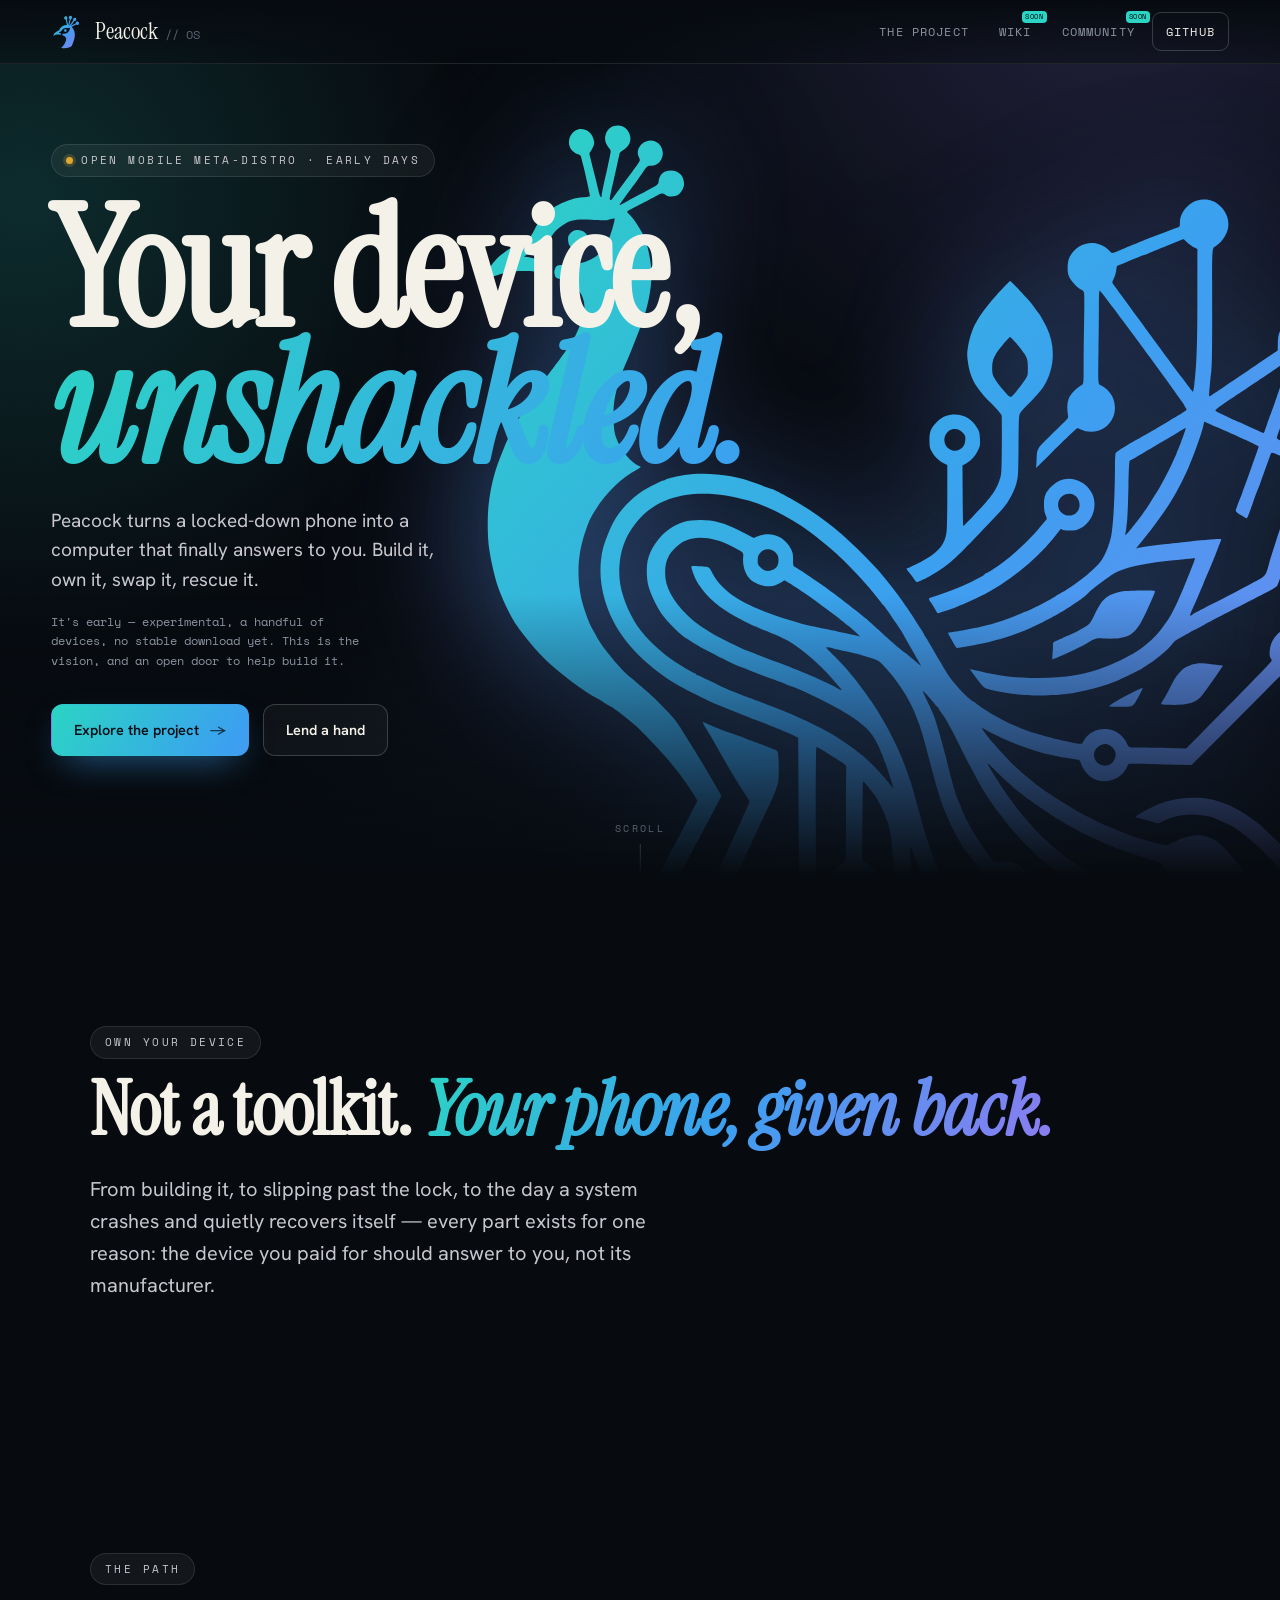
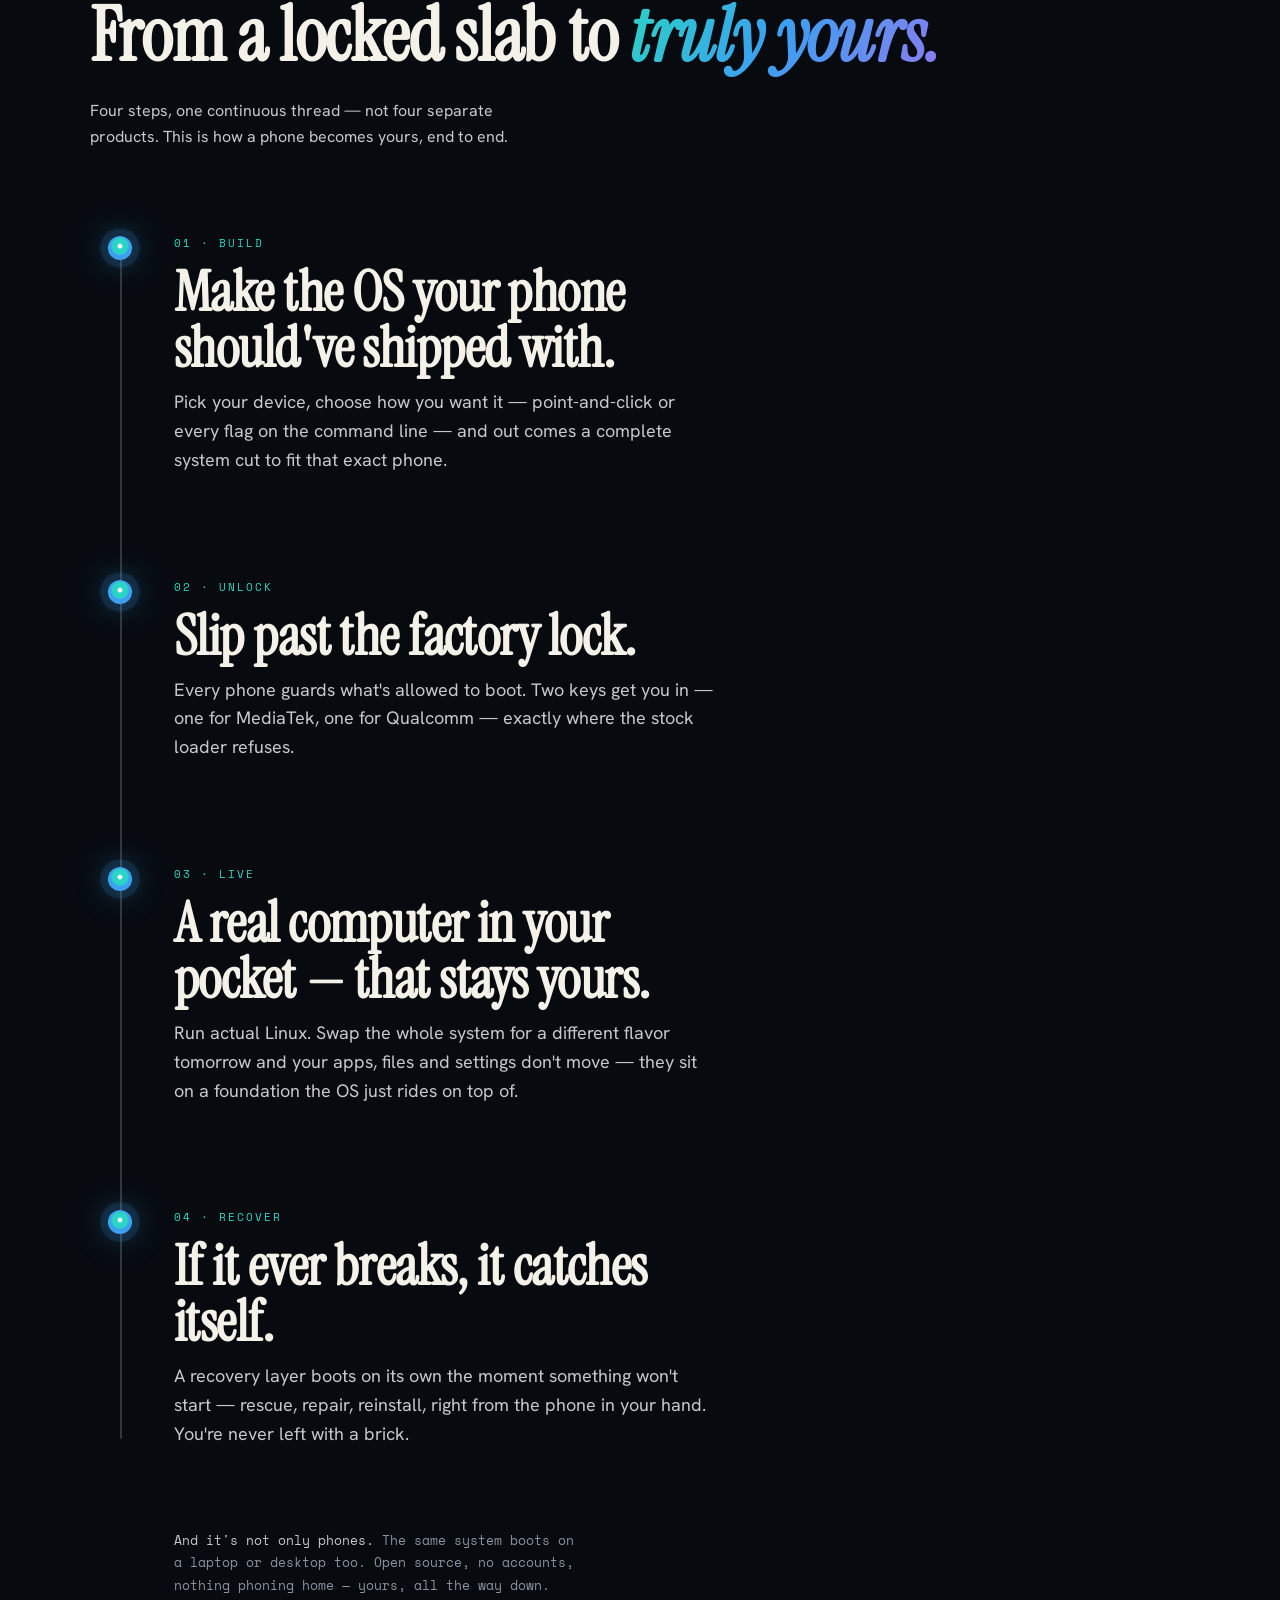
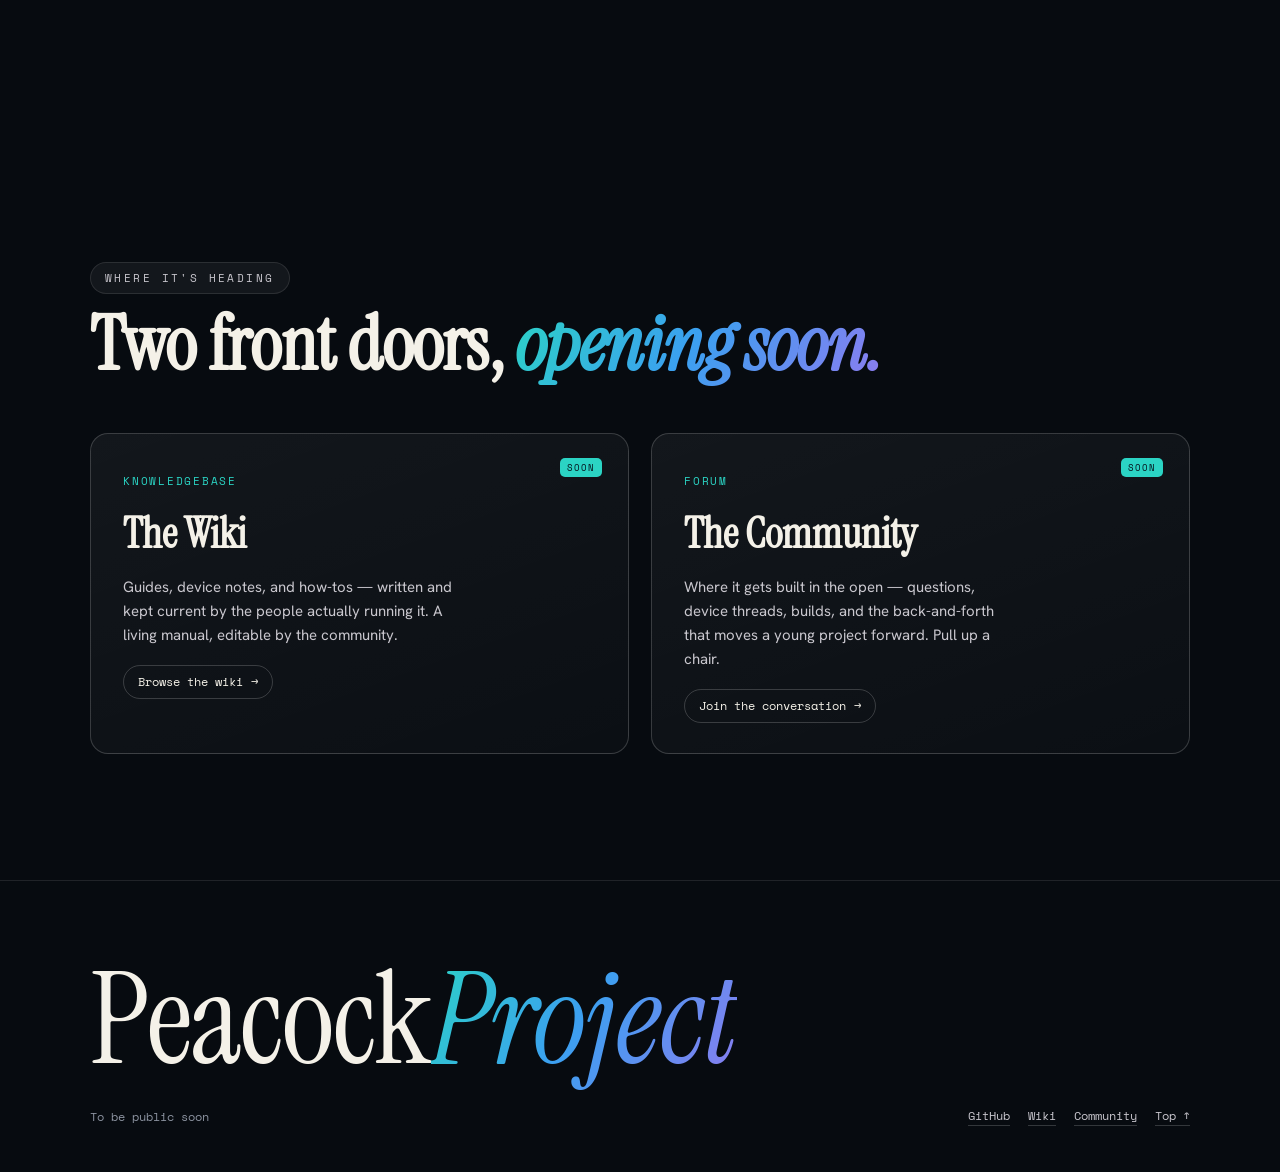
==== commit 33fbe890: "site: apply the peacock-maximal redesign as the homepage Promote the self-contained redesign (dark j" ====
--- a/index.html
+++ b/index.html
@@ -3,209 +3,299 @@
 <head>
 <meta charset="utf-8" />
 <meta name="viewport" content="width=device-width, initial-scale=1" />
-<title>Peacock // OS</title>
-<meta name="description" content="PeacockProject — unshackle your device. A unified stack: Builder, MinKernel, lk2nd fork, PeacockOS, and PRP recovery." />
+<title>Peacock // OS — redesign (peacock-maximal)</title>
 <link rel="icon" href="/logo-mark-dark.png" />
 <link rel="preconnect" href="https://fonts.googleapis.com">
 <link rel="preconnect" href="https://fonts.gstatic.com" crossorigin>
 <link href="https://fonts.googleapis.com/css2?family=Instrument+Serif:ital@0;1&family=Hanken+Grotesk:wght@400;500;600;700&family=Space+Mono:wght@400;700&display=swap" rel="stylesheet">
-<link rel="stylesheet" href="/assets/site.css" />
+<style>
+  :root{
+    --bg:#070b10;            /* deep jewel near-black */
+    --bg2:#0b1219;
+    --ink:#F4F1E8;           /* warm cream */
+    --ink2:#C9C7CE;
+    --soft:#8C93A0;
+    --faint:#5C636F;
+    --line:rgba(255,255,255,.10);
+    --line2:rgba(255,255,255,.18);
+    --teal:#2BD4C4; --blue:#3BA0F0; --violet:#8E7BF0;
+    --irid:linear-gradient(120deg,#2BD4C4,#3BA0F0 48%,#8E7BF0);
+    --serif:'Instrument Serif',serif; --sans:'Hanken Grotesk',sans-serif; --mono:'Space Mono',monospace;
+  }
+  *{box-sizing:border-box}
+  html,body{margin:0;background:var(--bg);color:var(--ink);}
+  body{font-family:var(--sans);-webkit-font-smoothing:antialiased;line-height:1.5;overflow-x:hidden;}
+  a{color:inherit;text-decoration:none;}
+  svg{display:block;}
+
+  /* lush jewel-tone ambient + faint feather-eye field */
+  .ambient{position:fixed;inset:0;z-index:0;pointer-events:none;
+    background:
+      radial-gradient(70vw 70vw at 86% -6%, rgba(142,123,240,.20), transparent 58%),
+      radial-gradient(60vw 60vw at 2% 22%, rgba(43,212,196,.16), transparent 58%),
+      radial-gradient(80vw 60vw at 60% 110%, rgba(59,160,240,.14), transparent 60%),
+      var(--bg);}
+  .grain{position:fixed;inset:0;z-index:1;pointer-events:none;opacity:.5;mix-blend-mode:overlay;
+    background-image:radial-gradient(rgba(255,255,255,.04) 1px, transparent 1px);background-size:3px 3px;}
+  .page{position:relative;z-index:2;}
+
+  /* ---- top bar (new IA: Wiki / Community / GitHub) ---- */
+  .hdr{position:fixed;top:0;left:0;right:0;z-index:40;height:64px;display:flex;align-items:center;gap:14px;
+    padding:0 clamp(18px,4vw,52px);backdrop-filter:blur(12px);-webkit-backdrop-filter:blur(12px);
+    background:linear-gradient(var(--bg),rgba(7,11,16,.4));border-bottom:1px solid var(--line);}
+  .hdr .mk{width:30px;height:34px;flex:0 0 30px;}
+  .hdr .mk svg{width:100%;height:100%;overflow:visible;}
+  .hdr .mk svg path{fill:url(#irid)!important;}
+  .hdr .word{font-family:var(--serif);font-size:23px;line-height:1;}
+  .hdr .word .os{font-family:var(--mono);font-size:12px;color:var(--faint);margin-left:7px;}
+  .hdr nav{margin-left:auto;display:flex;align-items:center;gap:4px;}
+  .hdr nav a{font-family:var(--mono);font-size:11.5px;letter-spacing:.1em;text-transform:uppercase;color:var(--soft);
+    padding:10px 13px;border-radius:9px;transition:color .15s,background .15s;}
+  .hdr nav a:hover{color:var(--ink);background:rgba(255,255,255,.06);}
+  .hdr nav a.soon{position:relative;}
+  .hdr nav a.soon::after{content:"soon";position:absolute;top:-2px;right:-2px;font-size:7px;letter-spacing:.08em;
+    color:#0a0a0a;background:var(--teal);border-radius:4px;padding:1px 3px;}
+  .hdr nav .cta{color:var(--ink);border:1px solid var(--line2);}
+
+  /* ---- hero ---- */
+  .hero{position:relative;min-height:100svh;display:flex;align-items:center;padding:0 clamp(18px,4vw,52px);overflow:hidden;}
+  /* fade the peacock into the canvas at the bottom so it dissolves, not slices */
+  .hero::after{content:"";position:absolute;left:0;right:0;bottom:0;height:34%;z-index:2;pointer-events:none;
+    background:linear-gradient(to bottom, transparent, var(--bg) 92%);}
+  .hero-peacock{position:absolute;right:clamp(-180px,-7vw,-60px);top:clamp(78px,11vh,150px);
+    width:min(1020px,72vw);aspect-ratio:660/748;z-index:1;pointer-events:none;
+    filter:drop-shadow(0 0 60px rgba(59,160,240,.35)) drop-shadow(0 30px 80px rgba(142,123,240,.25));}
+  .hero-peacock svg{width:100%;height:100%;overflow:visible;}
+  .hero-peacock svg path{fill:url(#irid)!important;}
+  .hero-peacock.shimmer{animation:floaty 9s ease-in-out infinite;}
+  @keyframes floaty{0%,100%{transform:translateY(0)}50%{transform:translateY(-14px)}}
+
+  .hero-wrap{position:relative;z-index:3;max-width:1240px;margin:0 auto;width:100%;}
+  .eyebrow{display:inline-flex;align-items:center;gap:8px;font-family:var(--mono);font-size:11px;letter-spacing:.22em;
+    text-transform:uppercase;color:var(--ink2);background:rgba(255,255,255,.05);border:1px solid var(--line);
+    padding:7px 14px;border-radius:999px;}
+  .eyebrow .pip{width:7px;height:7px;border-radius:50%;background:#E0A82E;box-shadow:0 0 0 3px rgba(224,168,46,.2);
+    animation:pip 2.4s ease-in-out infinite;}
+  @keyframes pip{0%,100%{box-shadow:0 0 0 3px rgba(224,168,46,.2)}50%{box-shadow:0 0 0 6px rgba(224,168,46,.08)}}
+  .htitle{font-family:var(--serif);font-size:clamp(64px,13vw,184px);line-height:.82;letter-spacing:-.015em;margin:26px 0 0;}
+  .htitle .grad{font-style:italic;background:var(--irid);background-size:220% auto;
+    -webkit-background-clip:text;background-clip:text;-webkit-text-fill-color:transparent;animation:shift 7s ease infinite;}
+  @keyframes shift{0%{background-position:0% 50%}50%{background-position:100% 50%}100%{background-position:0% 50%}}
+  .lead{margin:30px 0 0;max-width:38ch;font-size:clamp(16px,1.5vw,19px);line-height:1.55;color:var(--ink2);}
+  .status{margin:18px 0 0;max-width:44ch;font-family:var(--mono);font-size:12px;line-height:1.6;color:var(--soft);}
+  .actions{margin-top:34px;display:flex;gap:14px;flex-wrap:wrap;}
+  .btn{display:inline-flex;align-items:center;gap:11px;border-radius:12px;padding:14px 22px;font-weight:600;font-size:14.5px;
+    cursor:pointer;border:1px solid transparent;transition:transform .14s,box-shadow .2s,background .2s;}
+  .btn .ar{opacity:.75;transition:transform .2s}
+  .btn:hover .ar{transform:translateX(3px)}
+  .btn.grad{background:var(--irid);background-size:200% auto;color:#041018;box-shadow:0 14px 36px -14px rgba(59,160,240,.7);animation:shift 5s ease infinite;}
+  .btn.grad:hover{transform:translateY(-2px);}
+  .btn.ghost{background:rgba(255,255,255,.04);border-color:var(--line2);color:var(--ink);}
+  .btn.ghost:hover{background:rgba(255,255,255,.09);}
+
+  .cue{position:absolute;left:50%;bottom:24px;transform:translateX(-50%);z-index:3;font-family:var(--mono);
+    font-size:10px;letter-spacing:.24em;text-transform:uppercase;color:var(--faint);display:flex;flex-direction:column;align-items:center;gap:8px;}
+  .cue .bar{width:1px;height:32px;background:linear-gradient(var(--line2),transparent);animation:cuep 2.2s ease-in-out infinite;}
+  @keyframes cuep{0%,100%{transform:scaleY(.5);opacity:.4;transform-origin:top}50%{transform:scaleY(1);opacity:1;transform-origin:top}}
+
+  /* ---- sections ---- */
+  .module{position:relative;padding:clamp(80px,14vh,160px) clamp(18px,4vw,52px);}
+  .wrap{max-width:1100px;margin:0 auto;}
+  .module h2{font-family:var(--serif);font-size:clamp(38px,6vw,76px);line-height:.98;letter-spacing:-.01em;margin:14px 0 0;}
+  .module h2 .grad{font-style:italic;background:var(--irid);-webkit-background-clip:text;background-clip:text;-webkit-text-fill-color:transparent;}
+  .stmt p{margin:26px 0 0;max-width:54ch;font-size:clamp(16px,1.6vw,20px);line-height:1.6;color:var(--ink2);}
+
+  .doors{margin-top:50px;display:grid;grid-template-columns:1fr 1fr;gap:22px;}
+  .door{position:relative;display:block;padding:34px 32px 30px;border-radius:18px;border:1px solid var(--line2);
+    background:linear-gradient(160deg,rgba(255,255,255,.05),rgba(255,255,255,.02));overflow:hidden;
+    transition:transform .25s,border-color .25s,box-shadow .25s;}
+  .door:hover{transform:translateY(-4px);border-color:rgba(59,160,240,.5);box-shadow:0 26px 64px -32px rgba(59,160,240,.55);}
+  .door::before{content:"";position:absolute;inset:0;background:var(--irid);opacity:0;transition:opacity .25s;}
+  .door:hover::before{opacity:.06;}
+  .door>*{position:relative;}
+  .door .k{font-family:var(--mono);font-size:11px;letter-spacing:.16em;text-transform:uppercase;color:var(--teal);}
+  .door h3{font-family:var(--serif);font-size:clamp(28px,3.4vw,42px);margin:10px 0 10px;}
+  .door p{font-size:15px;line-height:1.6;color:var(--ink2);margin:0 0 18px;max-width:42ch;}
+  .door .go{font-family:var(--mono);font-size:12px;color:var(--ink);border:1px solid var(--line2);border-radius:999px;padding:7px 14px;display:inline-flex;gap:8px;}
+  .door .soon-tag{position:absolute;top:24px;right:26px;font-family:var(--mono);font-size:9px;letter-spacing:.1em;
+    text-transform:uppercase;color:#04101a;background:var(--teal);border-radius:5px;padding:3px 7px;}
+
+  .ft{border-top:1px solid var(--line);padding:clamp(56px,9vh,100px) clamp(18px,4vw,52px) 46px;}
+  .ft .roller{font-family:var(--serif);font-size:clamp(46px,11vw,128px);line-height:.9;letter-spacing:-.01em;}
+  .ft .roller .b{font-style:italic;background:var(--irid);-webkit-background-clip:text;background-clip:text;-webkit-text-fill-color:transparent;}
+  .ft .frow{margin-top:30px;display:flex;flex-wrap:wrap;align-items:center;gap:18px;font-family:var(--mono);font-size:11.5px;color:var(--soft);}
+  .ft .frow .sp{flex:1;}
+  .ft .frow a{color:var(--ink2);border-bottom:1px solid var(--line2);padding-bottom:1px;}
+  .ft .frow a:hover{color:var(--teal);border-color:var(--teal);}
+
+  .reveal{opacity:0;transform:translateY(40px);transition:opacity .8s ease, transform .8s cubic-bezier(.2,.7,.2,1);}
+  .reveal.in{opacity:1;transform:none;}
+
+  /* ---- the path: a feather-spine journey that draws on scroll ---- */
+  .path-sub{margin:24px 0 0;max-width:52ch;font-size:16px;line-height:1.6;color:var(--ink2);}
+  .spine-wrap{--spine-x:30px;--pad:84px;position:relative;margin-top:clamp(54px,9vh,100px);padding-left:var(--pad);}
+  .spine{position:absolute;left:var(--spine-x);top:10px;bottom:10px;width:2px;background:var(--line2);border-radius:2px;overflow:hidden;}
+  .spine-fill{position:absolute;left:0;top:0;width:100%;height:0;background:var(--irid);box-shadow:0 0 18px rgba(59,160,240,.65);}
+  .stages{display:flex;flex-direction:column;gap:clamp(56px,11vh,120px);}
+  .stage{position:relative;max-width:60ch;}
+  .node{position:absolute;top:7px;left:calc(var(--spine-x) - var(--pad) - 11px);width:22px;height:22px;border-radius:50%;z-index:2;
+    background:radial-gradient(circle at 50% 42%, #fff 0 9%, #2BD4C4 16% 40%, #3BA0F0 52% 70%, #8E7BF0 82%);
+    box-shadow:0 0 0 5px rgba(59,160,240,.08), 0 0 14px rgba(59,160,240,.35);transition:box-shadow .4s,transform .4s;}
+  .stage.in .node{box-shadow:0 0 0 7px rgba(59,160,240,.14), 0 0 28px rgba(59,160,240,.6);transform:scale(1.1);}
+  .stage .k{font-family:var(--mono);font-size:11px;letter-spacing:.18em;text-transform:uppercase;color:var(--teal);}
+  .stage h3{font-family:var(--serif);font-size:clamp(30px,4.6vw,56px);line-height:1.0;letter-spacing:-.01em;margin:10px 0 12px;}
+  .stage p{font-size:clamp(15px,1.5vw,18px);line-height:1.6;color:var(--ink2);margin:0;}
+  .path-coda{margin-top:clamp(54px,9vh,100px);padding-left:var(--pad,84px);font-family:var(--mono);font-size:12.5px;line-height:1.8;color:var(--soft);max-width:62ch;}
+  .path-coda b{color:var(--ink2);font-weight:400;}
+
+  @media (max-width:760px){
+    .hero-peacock{opacity:.28;right:-30vw;}
+    .hdr nav a:not(.cta){display:none;}
+    .doors{grid-template-columns:1fr;}
+    .spine-wrap{--pad:56px;--spine-x:18px;}
+    .path-coda{padding-left:56px;}
+  }
+  @media (prefers-reduced-motion:reduce){*{animation:none!important}}
+</style>
 </head>
 <body>
-
-<!-- iridescent gradient referenced by peacock fills + visualizer bars -->
 <svg width="0" height="0" style="position:absolute" aria-hidden="true"><defs>
   <linearGradient id="irid" x1="0" y1="0" x2="1" y2="1">
-    <stop offset="0%" stop-color="#23B7AE"/><stop offset="50%" stop-color="#2E86C8"/><stop offset="100%" stop-color="#6C63D8"/>
+    <stop offset="0%" stop-color="#2BD4C4"/><stop offset="48%" stop-color="#3BA0F0"/><stop offset="100%" stop-color="#8E7BF0"/>
   </linearGradient>
 </defs></svg>
 
-<!-- intro reveal — "Yours / Only" split-mask -->
-<div class="intro" id="intro" aria-hidden="true">
-  <div class="igroup">
-    <div class="imask imask--top"><span class="iword">Yours</span></div>
-    <div class="idiv"></div>
-    <div class="imask imask--bottom"><span class="iword">Only</span></div>
-  </div>
-</div>
-
 <div class="ambient" aria-hidden="true"></div>
+<div class="grain" aria-hidden="true"></div>
 
 <div class="page">
-
-  <!-- header -->
   <header class="hdr">
     <div class="mk" data-mark="head" aria-hidden="true"></div>
-    <a class="word" href="#surface">Peacock<span class="os">// OS</span></a>
+    <a class="word" href="#">Peacock<span class="os">// OS</span></a>
     <nav>
-      <a href="#stack">The Stack</a>
-      <a href="#signals">Signals</a>
-      <a href="/devices/">Supported Devices</a>
-      <a class="btn ghost" href="https://github.com/orgs/PeacockProject/" target="_blank" rel="noopener">GitHub <span class="ar">&#8594;</span></a>
+      <a href="#">The Project</a>
+      <a class="soon" href="#">Wiki</a>
+      <a class="soon" href="#">Community</a>
+      <a class="cta" href="https://github.com/orgs/PeacockProject/" target="_blank" rel="noopener">GitHub</a>
     </nav>
   </header>
 
-  <main>
-
-    <!-- hero -->
-    <section class="module hero" id="surface">
-      <div class="pkhero" data-mark="full" aria-hidden="true"></div>
-      <div class="wrap hero-content reveal in">
-        <span class="eyebrow">Unshackle Your Device</span>
-        <h1 class="hero-title">Welcome to<span class="grad">Peacock OS.</span></h1>
-        <p class="hero-lead">We're opening the path to put you back in the driver's seat. Because great hardware deserves an OS that actually listens to you.</p>
-        <div class="hero-actions">
-          <a class="btn primary" href="#stack">Explore The Stack <span class="ar">&#8594;</span></a>
-          <a class="btn ghost" href="https://github.com/orgs/PeacockProject/" target="_blank" rel="noopener">Join The Project</a>
+  <section class="hero">
+    <div class="hero-peacock shimmer" data-mark="full" aria-hidden="true"></div>
+    <div class="hero-wrap">
+      <span class="eyebrow"><span class="pip"></span>Open mobile meta-distro · early days</span>
+      <h1 class="htitle">Your device,<br><span class="grad">unshackled.</span></h1>
+      <p class="lead">Peacock turns a locked-down phone into a computer that finally answers to you. Build it, own it, swap it, rescue it.</p>
+      <p class="status">It's early — experimental, a handful of devices, no stable download yet. This is the vision, and an open door to help build it.</p>
+      <div class="actions">
+        <a class="btn grad" href="#">Explore the project <span class="ar">&#8594;</span></a>
+        <a class="btn ghost" href="https://github.com/orgs/PeacockProject/" target="_blank" rel="noopener">Lend a hand</a>
+      </div>
+    </div>
+    <div class="cue"><span>Scroll</span><span class="bar"></span></div>
+  </section>
+
+  <section class="module">
+    <div class="wrap stmt reveal">
+      <span class="eyebrow">Own your device</span>
+      <h2>Not a toolkit. <span class="grad">Your phone, given back.</span></h2>
+      <p>From building it, to slipping past the lock, to the day a system crashes and quietly recovers itself — every part exists for one reason: the device you paid for should answer to you, not its manufacturer.</p>
+    </div>
+  </section>
+
+  <section class="module path-module">
+    <div class="wrap">
+      <div class="path-head reveal">
+        <span class="eyebrow">The path</span>
+        <h2>From a locked slab to <span class="grad">truly yours.</span></h2>
+        <p class="path-sub">Four steps, one continuous thread — not four separate products. This is how a phone becomes yours, end to end.</p>
+      </div>
+      <div class="spine-wrap">
+        <div class="spine"><div class="spine-fill" id="spineFill"></div></div>
+        <div class="stages">
+          <article class="stage reveal"><span class="node"></span><span class="k">01 · Build</span><h3>Make the OS your phone should've shipped with.</h3><p>Pick your device, choose how you want it — point-and-click or every flag on the command line — and out comes a complete system cut to fit that exact phone.</p></article>
+          <article class="stage reveal"><span class="node"></span><span class="k">02 · Unlock</span><h3>Slip past the factory lock.</h3><p>Every phone guards what's allowed to boot. Two keys get you in — one for MediaTek, one for Qualcomm — exactly where the stock loader refuses.</p></article>
+          <article class="stage reveal"><span class="node"></span><span class="k">03 · Live</span><h3>A real computer in your pocket — that stays yours.</h3><p>Run actual Linux. Swap the whole system for a different flavor tomorrow and your apps, files and settings don't move — they sit on a foundation the OS just rides on top of.</p></article>
+          <article class="stage reveal"><span class="node"></span><span class="k">04 · Recover</span><h3>If it ever breaks, it catches itself.</h3><p>A recovery layer boots on its own the moment something won't start — rescue, repair, reinstall, right from the phone in your hand. You're never left with a brick.</p></article>
         </div>
       </div>
-      <div class="scroll-cue"><span>Scroll</span><span class="bar"></span></div>
-    </section>
-
-    <!-- architecture -->
-    <section class="module stack-module" id="stack">
-      <div class="wrap">
-        <div class="module-header reveal">
-          <span class="eyebrow">The Stack</span>
-          <h2>The Architecture</h2>
-          <p class="section-desc">Four specialized tools. One unified experience.</p>
-        </div>
-
-        <div class="arch-flow">
-
-          <!-- Level 01 — Builder -->
-          <article class="arch-segment reveal">
-            <div class="segment-visual">
-              <svg class="anim-svg" viewBox="0 0 100 100">
-                <rect class="svg-builder-core" x="35" y="35" width="30" height="30" rx="2" fill="none" stroke-width="2.5"/>
-                <rect class="svg-builder-core-inner" x="42" y="42" width="16" height="16" rx="1" opacity="0.2"/>
-                <line class="svg-packet p-top" x1="50" y1="5" x2="50" y2="15" stroke="var(--teal)" stroke-width="1.5"/>
-                <line class="svg-packet p-left" x1="5" y1="50" x2="15" y2="50" stroke="var(--teal)" stroke-width="1.5"/>
-                <line class="svg-packet p-right" x1="95" y1="50" x2="85" y2="50" stroke="var(--teal)" stroke-width="1.5"/>
-                <rect class="svg-build-output" x="40" y="40" width="20" height="20" rx="2" fill="none" stroke-width="2"/>
-              </svg>
-            </div>
-            <div class="segment-content">
-              <div class="tool-index">Level 01</div>
-              <h3 class="tool-title">Peacock Builder</h3>
-              <p class="tool-desc">The core toolkit. It orchestrates the entire system architecture, allowing you to seamlessly compile and output flashable PeacockOS builds from source.</p>
-            </div>
-          </article>
-
-          <!-- Level 02 — split: MinKernel | bridge | lk2nd -->
-          <div class="arch-split reveal">
-            <article class="arch-segment">
-              <div class="segment-visual">
-                <svg class="anim-svg" viewBox="0 0 512 512">
-                  <path class="draw-path magenta-path" d="M416 48v416c0 26.51-21.49 48-48 48H144c-26.51 0-48-21.49-48-48V48c0-26.51 21.49-48 48-48h224c26.51 0 48 21.49 48 48zm96 58v12a6 6 0 0 1-6 6h-18v6a6 6 0 0 1-6 6h-42V88h42a6 6 0 0 1 6 6v6h18a6 6 0 0 1 6 6zm0 96v12a6 6 0 0 1-6 6h-18v6a6 6 0 0 1-6 6h-42v-48h42a6 6 0 0 1 6 6v6h18a6 6 0 0 1 6 6zm0 96v12a6 6 0 0 1-6 6h-18v6a6 6 0 0 1-6 6h-42v-48h42a6 6 0 0 1 6 6v6h18a6 6 0 0 1 6 6zm0 96v12a6 6 0 0 1-6 6h-18v6a6 6 0 0 1-6 6h-42v-48h42a6 6 0 0 1 6 6v6h18a6 6 0 0 1 6 6zM30 376h42v48H30a6 6 0 0 1-6-6v-6H6a6 6 0 0 1-6-6v-12a6 6 0 0 1 6-6h18v-6a6 6 0 0 1 6-6zm0-96h42v48H30a6 6 0 0 1-6-6v-6H6a6 6 0 0 1-6-6v-12a6 6 0 0 1 6-6h18v-6a6 6 0 0 1 6-6zm0-96h42v48H30a6 6 0 0 1-6-6v-6H6a6 6 0 0 1-6-6v-12a6 6 0 0 1 6-6h18v-6a6 6 0 0 1 6-6zm0-96h42v48H30a6 6 0 0 1-6-6v-6H6a6 6 0 0 1-6-6v-12a6 6 0 0 1 6-6h18v-6a6 6 0 0 1 6-6z"/>
-                </svg>
-              </div>
-              <div class="segment-content">
-                <div class="tool-index">Level 02 &middot; MTK</div>
-                <h3 class="tool-title">MinKernel</h3>
-                <p class="tool-desc">A scratch-built, incredibly lightweight chainloader explicitly tuned for MediaTek hardware, bridging the gap entirely where traditional bootloaders fall short. Inspired by the amazing work of lk2nd.</p>
-              </div>
-            </article>
-
-            <div class="split-center">
-              <div class="center-node"></div>
-              <span class="center-label">Boot Bridge</span>
-            </div>
-
-            <article class="arch-segment">
-              <div class="segment-visual">
-                <svg class="anim-svg" viewBox="0 0 384 512">
-                  <path class="draw-path cyan-path" d="M384 144c0-44.2-35.8-80-80-80s-80 35.8-80 80c0 36.4 24.3 67.1 57.5 76.8-.6 16.1-4.2 28.5-11 36.9-15.4 19.2-49.3 22.4-85.2 25.7-28.2 2.6-57.4 5.4-81.3 16.9v-144c32.5-10.2 56-40.5 56-76.3 0-44.2-35.8-80-80-80S0 35.8 0 80c0 35.8 23.5 66.1 56 76.3v199.3C23.5 365.9 0 396.2 0 432c0 44.2 35.8 80 80 80s80-35.8 80-80c0-34-21.2-63.1-51.2-74.6 3.1-5.2 7.8-9.8 14.9-13.4 16.2-8.2 40.4-10.4 66.1-12.8 42.2-3.9 90-8.4 118.2-43.4 14-17.4 21.1-39.8 21.6-67.9 31.6-10.8 54.4-40.7 54.4-75.9zM80 64c8.8 0 16 7.2 16 16s-7.2 16-16 16-16-7.2-16-16 7.2-16 16-16zm0 384c-8.8 0-16-7.2-16-16s7.2-16 16-16 16 7.2 16 16-7.2 16-16 16zm224-320c8.8 0 16 7.2 16 16s-7.2 16-16 16-16-7.2-16-16 7.2-16 16-16z"/>
-                </svg>
-              </div>
-              <div class="segment-content">
-                <div class="tool-index">Level 02 &middot; QCOM</div>
-                <h3 class="tool-title">lk2nd Fork</h3>
-                <p class="tool-desc">A highly customized boot bridge. It intercepts the standard boot sequence, injecting the exact modifications needed to successfully launch PeacockOS on your hardware &mdash; with the visual flare, of course.</p>
-              </div>
-            </article>
-          </div>
-
-          <!-- Level 03 — PeacockOS -->
-          <article class="arch-segment reveal">
-            <div class="segment-visual">
-              <svg class="anim-svg" viewBox="0 0 512 512" style="overflow:visible">
-                <circle class="svg-ripple-new" cx="256" cy="256" r="256" fill="none" vector-effect="non-scaling-stroke"/>
-                <circle class="svg-ripple-new delay-2" cx="256" cy="256" r="256" fill="none" vector-effect="non-scaling-stroke"/>
-                <g transform="translate(128, 128) scale(0.5)">
-                  <path class="svg-os-core" d="M512 0C460.22 3.56 96.44 38.2 71.01 287.61c-3.09 26.66-4.84 53.44-5.99 80.24l178.87-178.69c6.25-6.25 16.4-6.25 22.65 0s6.25 16.38 0 22.63L7.04 471.03c-9.38 9.37-9.38 24.57 0 33.94 9.38 9.37 24.59 9.37 33.98 0l57.13-57.07c42.09-.14 84.15-2.53 125.96-7.36 53.48-5.44 97.02-26.47 132.58-56.54H255.74l146.79-48.88c11.25-14.89 21.37-30.71 30.45-47.12h-81.14l106.54-53.21C500.29 132.86 510.19 26.26 512 0z"/>
-                </g>
-              </svg>
-            </div>
-            <div class="segment-content">
-              <div class="tool-index">Level 03</div>
-              <h3 class="tool-title">PeacockOS</h3>
-              <p class="tool-desc">The operating system itself. A completely decentralized, unleashed environment designed from the ground up to give you absolute control over your device's capabilities. Elegant, fast, and engineered for those who demand more than factory limits.</p>
-            </div>
-          </article>
-
-          <div class="flow-connector reveal"><div class="flow-line"></div></div>
-
-          <!-- Level 04 — PRP -->
-          <article class="arch-segment reveal">
-            <div class="segment-visual">
-              <svg class="anim-svg prp-rescue-svg" viewBox="0 0 1000 1000" style="overflow:visible">
-                <g class="hand-bottom"><g transform="translate(150, 250) scale(0.85)">
-                  <path d="M408.781 128.007C386.356 127.578 368 146.36 368 168.79V256h-8V79.79c0-22.43-18.356-41.212-40.781-40.783C297.488 39.423 280 57.169 280 79v177h-8V40.79C272 18.36 253.644-.422 231.219.007 209.488.423 192 18.169 192 40v216h-8V80.79c0-22.43-18.356-41.212-40.781-40.783C121.488 40.423 104 58.169 104 80v235.992l-31.648-43.519c-12.993-17.866-38.009-21.817-55.877-8.823-17.865 12.994-21.815 38.01-8.822 55.877l125.601 172.705A48 48 0 0 0 172.073 512h197.59c22.274 0 41.622-15.324 46.724-37.006l26.508-112.66a192.011 192.011 0 0 0 5.104-43.975V168c.001-21.831-17.487-39.577-39.218-39.993z"/>
-                </g></g>
-                <g class="hand-top"><g transform="translate(250, 150) scale(0.85) rotate(180 224 256)">
-                  <path d="M408.781 128.007C386.356 127.578 368 146.36 368 168.79V256h-8V79.79c0-22.43-18.356-41.212-40.781-40.783C297.488 39.423 280 57.169 280 79v177h-8V40.79C272 18.36 253.644-.422 231.219.007 209.488.423 192 18.169 192 40v216h-8V80.79c0-22.43-18.356-41.212-40.781-40.783C121.488 40.423 104 58.169 104 80v235.992l-31.648-43.519c-12.993-17.866-38.009-21.817-55.877-8.823-17.865 12.994-21.815 38.01-8.822 55.877l125.601 172.705A48 48 0 0 0 172.073 512h197.59c22.274 0 41.622-15.324 46.724-37.006l26.508-112.66a192.011 192.011 0 0 0 5.104-43.975V168c.001-21.831-17.487-39.577-39.218-39.993z"/>
-                </g></g>
-              </svg>
-            </div>
-            <div class="segment-content">
-              <div class="tool-index">Level 04</div>
-              <h3 class="tool-title">Peacock Recovery (PRP)</h3>
-              <p class="tool-desc">Engineered from the ground up as a native alternative to TWRP, designed exclusively to manage, rescue, and repair your PeacockOS environment.</p>
-            </div>
-          </article>
-
-        </div>
-      </div>
-    </section>
-
-    <!-- signals -->
-    <section class="module signals-module" id="signals">
-      <div class="wrap">
-        <div class="signal-container reveal">
-          <div class="signal-copy">
-            <span class="eyebrow">Signals</span>
-            <h2 class="signal-title">The signal is already out there.</h2>
-            <p>Our host builders, device recoveries, and lower boot paths are producing real, tangible output right now. Ready to experience bleeding edge?</p>
-            <a class="btn grad" href="https://github.com/orgs/PeacockProject/" target="_blank" rel="noopener">Tap In <span class="ar">&#8594;</span></a>
-          </div>
-          <div class="visualizer" id="visualizer" aria-hidden="true"></div>
-        </div>
-      </div>
-    </section>
-
-  </main>
-
-  <!-- footer -->
-  <footer class="footer">
+      <p class="path-coda"><b>And it's not only phones.</b> The same system boots on a laptop or desktop too. Open source, no accounts, nothing phoning home — yours, all the way down.</p>
+    </div>
+  </section>
+
+  <section class="module">
     <div class="wrap">
-      <div class="roller" id="brandRoller" data-state="project" data-direction="init" aria-label="PeacockProject — Yours Only">
-        <span class="brand-item brand-item--project">PeacockProject</span>
-        <span class="brand-item brand-item--alt">Yours Only</span>
-      </div>
+      <div class="reveal">
+        <span class="eyebrow">Where it's heading</span>
+        <h2>Two front doors, <span class="grad">opening soon.</span></h2>
+      </div>
+      <div class="doors reveal">
+        <a class="door" href="#">
+          <span class="soon-tag">soon</span>
+          <span class="k">Knowledgebase</span>
+          <h3>The Wiki</h3>
+          <p>Guides, device notes, and how-tos — written and kept current by the people actually running it. A living manual, editable by the community.</p>
+          <span class="go">Browse the wiki <span class="ar">&#8594;</span></span>
+        </a>
+        <a class="door" href="#">
+          <span class="soon-tag">soon</span>
+          <span class="k">Forum</span>
+          <h3>The Community</h3>
+          <p>Where it gets built in the open — questions, device threads, builds, and the back-and-forth that moves a young project forward. Pull up a chair.</p>
+          <span class="go">Join the conversation <span class="ar">&#8594;</span></span>
+        </a>
+      </div>
+    </div>
+  </section>
+
+  <footer class="ft">
+    <div class="wrap">
+      <div class="roller">Peacock<span class="b">Project</span></div>
       <div class="frow">
-        <span class="pd"></span>
         <span>To be public soon</span>
         <span class="sp"></span>
         <a href="https://github.com/orgs/PeacockProject/" target="_blank" rel="noopener">GitHub</a>
-        <a href="/devices/">Supported Devices</a>
-        <a href="#surface">Top &#8593;</a>
+        <a href="#">Wiki</a>
+        <a href="#">Community</a>
+        <a href="#top">Top &#8593;</a>
       </div>
     </div>
   </footer>
-
 </div>
 
-<script src="/assets/site.js"></script>
+<script>
+(function(){
+  var reduce = matchMedia("(prefers-reduced-motion: reduce)").matches;
+  // inline the peacock marks so they take url(#irid)
+  var MARK={head:"/assets/peacock-head.svg",full:"/assets/peacock-full.svg"};
+  document.querySelectorAll("[data-mark]").forEach(function(el){
+    fetch(MARK[el.dataset.mark]).then(function(r){return r.text();}).then(function(t){
+      el.innerHTML=t.replace(/fill:#[0-9a-fA-F]{3,8}/g,"fill:currentColor");
+    }).catch(function(){});
+  });
+  // scroll reveals
+  var els=[].slice.call(document.querySelectorAll(".reveal"));
+  if(reduce){ els.forEach(function(e){e.classList.add("in");}); }
+  else if("IntersectionObserver" in window){
+    var io=new IntersectionObserver(function(en){en.forEach(function(x){if(x.isIntersecting)x.target.classList.add("in");});},{threshold:.15});
+    els.forEach(function(e){io.observe(e);});
+  }
+
+  // the spine "draws" as you scroll through the path
+  var fill=document.getElementById("spineFill"), sw=document.querySelector(".spine-wrap"), tick=false;
+  function spine(){ tick=false; if(!fill||!sw)return;
+    var r=sw.getBoundingClientRect();
+    var p=(innerHeight*0.5 - r.top)/r.height;
+    fill.style.height=(Math.max(0,Math.min(1,p))*100)+"%";
+  }
+  if(fill&&sw){
+    if(reduce){ fill.style.height="100%"; }
+    else{
+      var onsc=function(){ if(!tick){tick=true;requestAnimationFrame(spine);} };
+      addEventListener("scroll",onsc,{passive:true}); addEventListener("resize",onsc); spine();
+    }
+  }
+})();
+</script>
 </body>
 </html>
